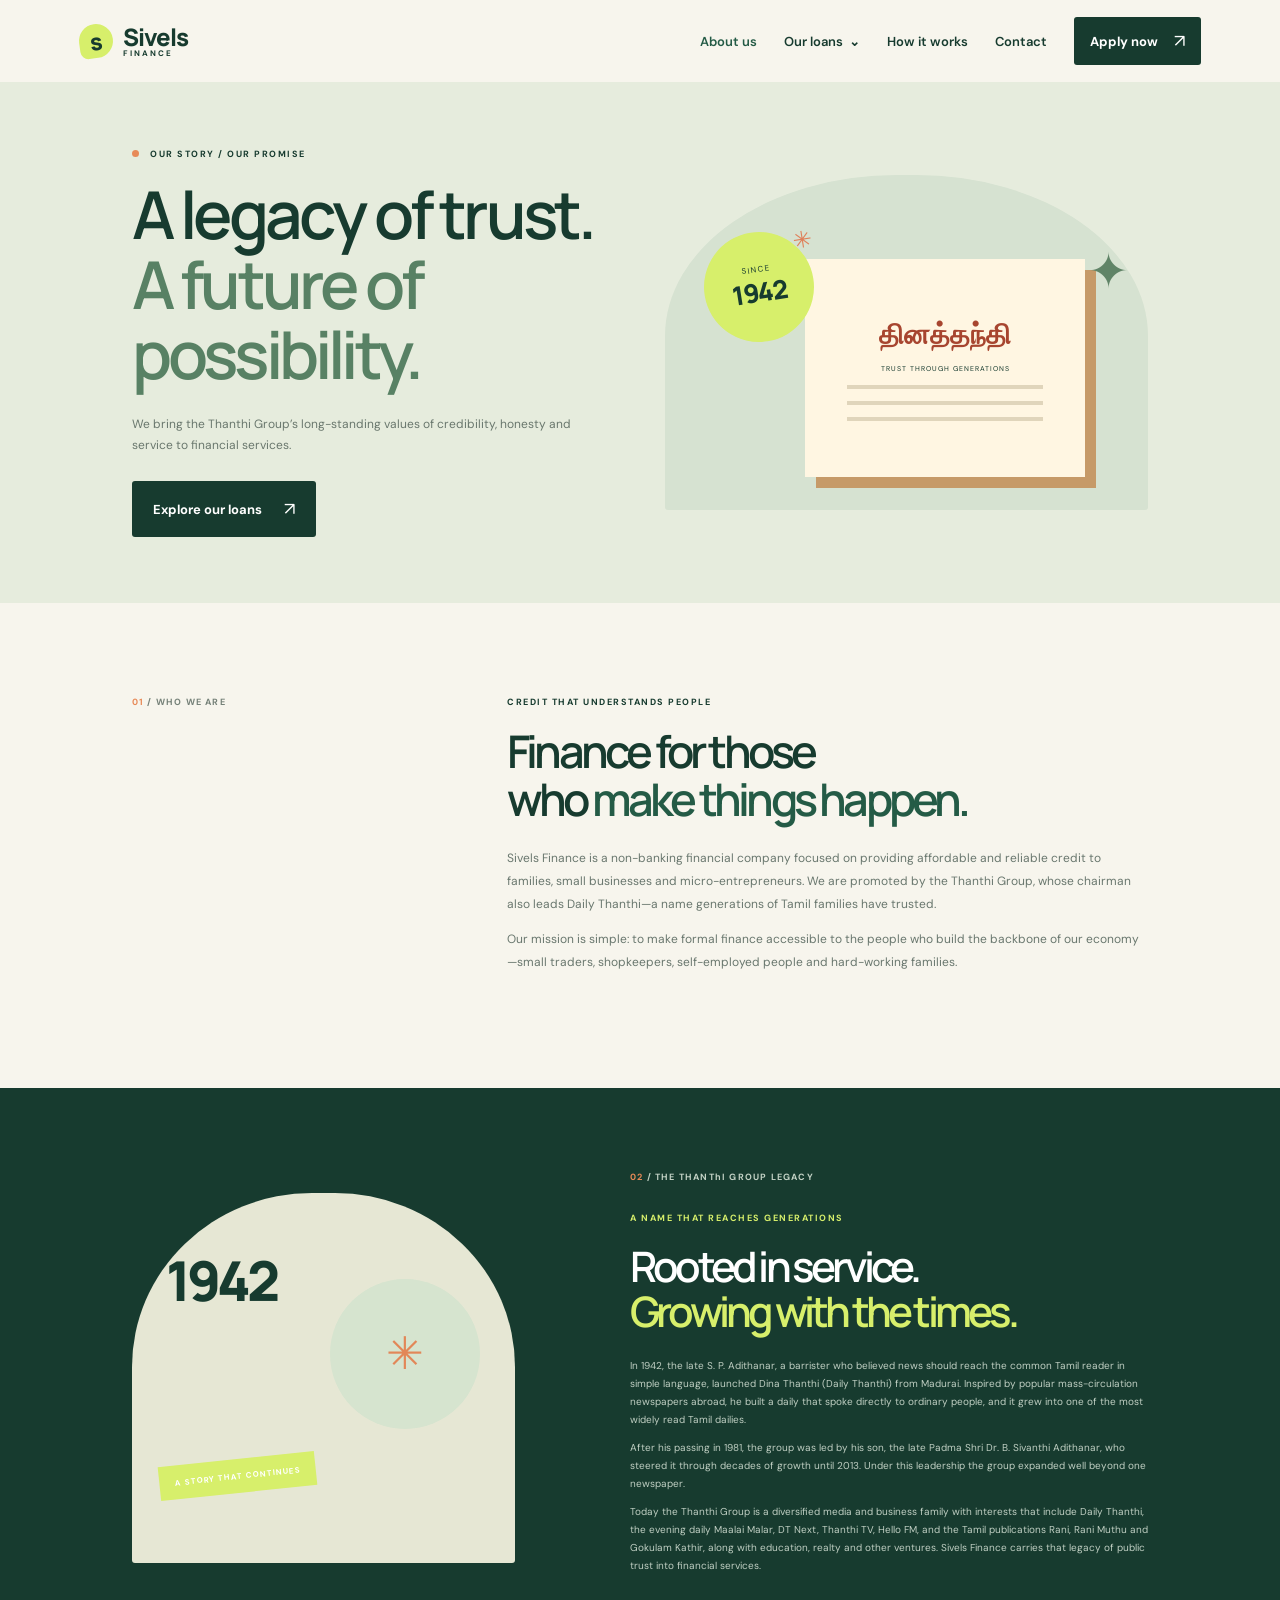
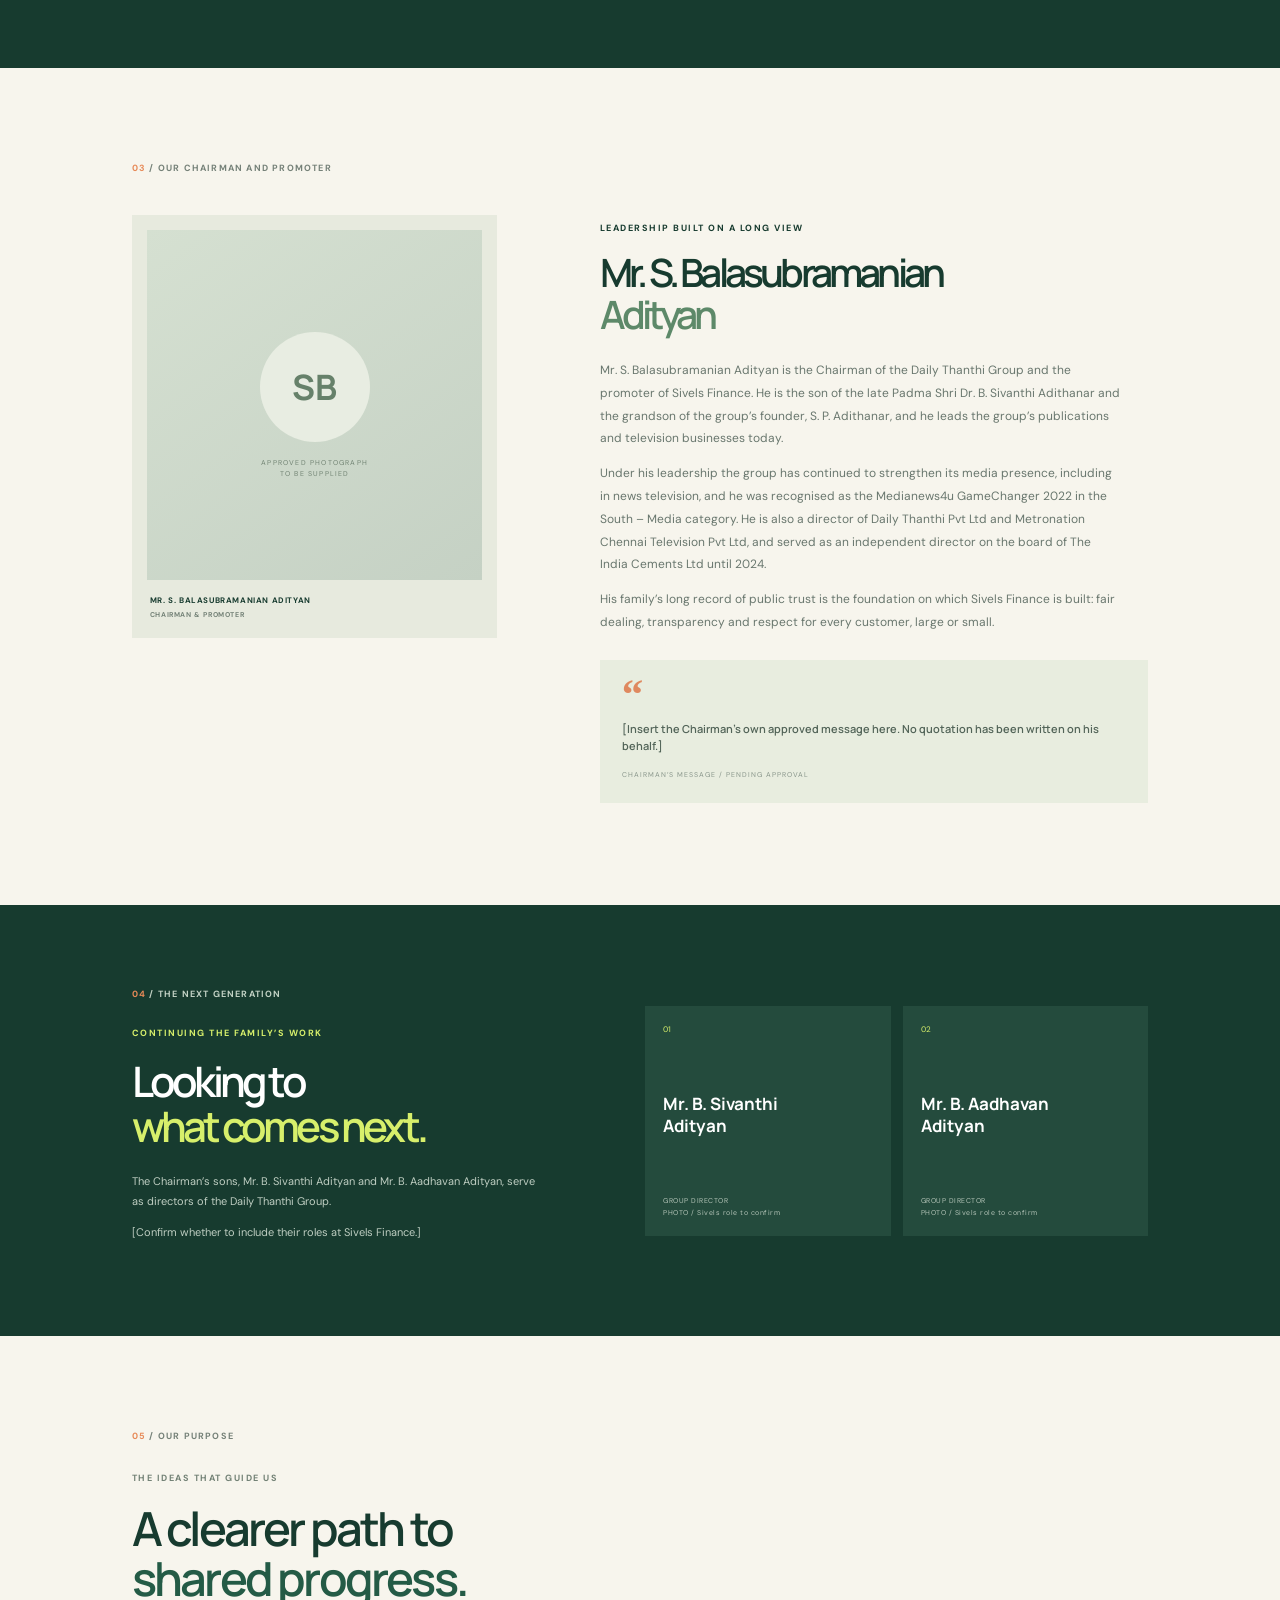
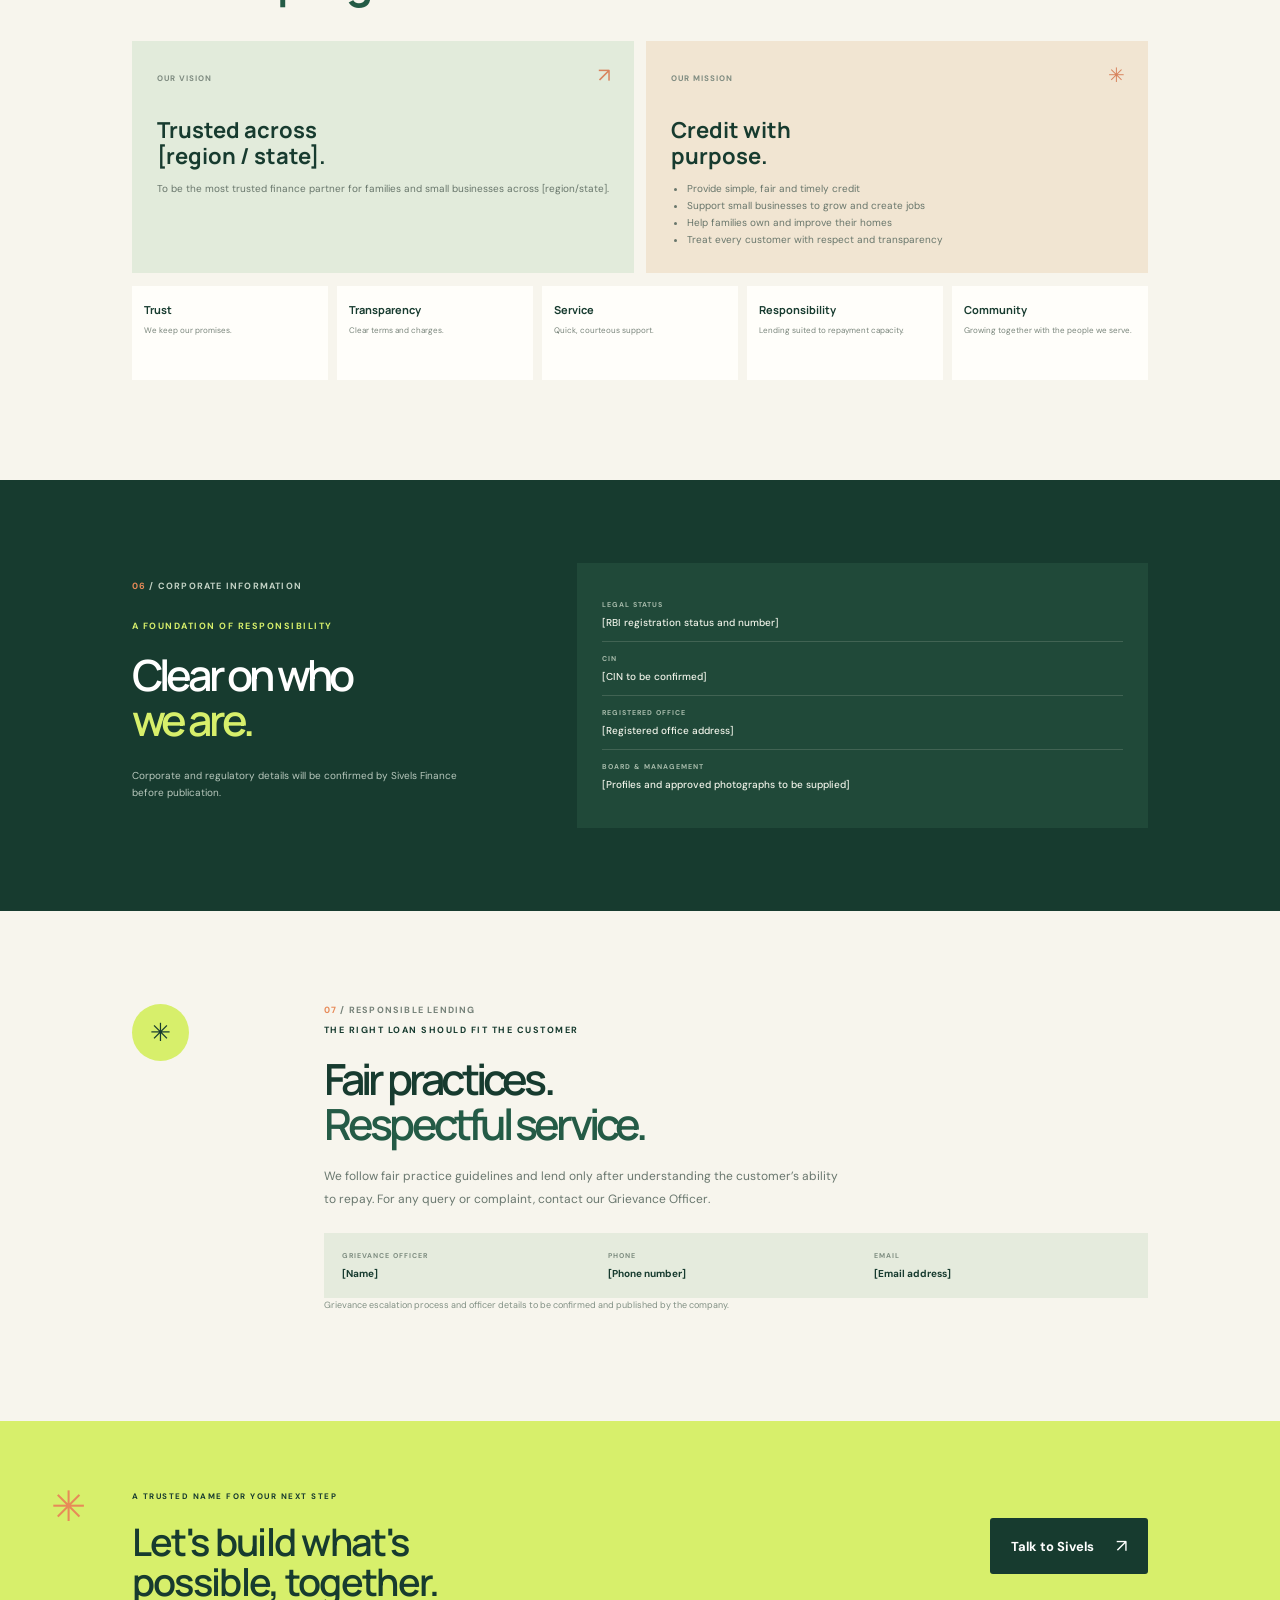
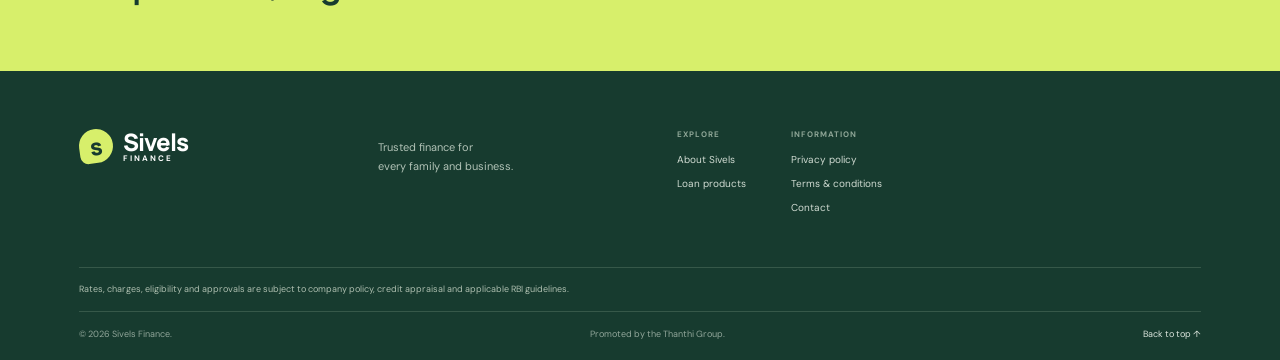
==== about.html @ 0c73f905 "Prepare Sivels Finance static site for GitHub Pages" ====
<!doctype html><html lang="en"><head><meta charset="utf-8"><meta name="viewport" content="width=device-width, initial-scale=1"><meta name="theme-color" content="#173b2f"><meta name="description" content="Learn about Sivels Finance, the Thanthi Group legacy and our promoter."><title>About Sivels Finance — Our story and values</title><link rel="preconnect" href="https://fonts.googleapis.com"><link rel="preconnect" href="https://fonts.gstatic.com" crossorigin><link href="https://fonts.googleapis.com/css2?family=DM+Sans:wght@400;500;600;700&amp;family=Manrope:wght@400;500;600;700;800&amp;display=swap" rel="stylesheet"><link rel="stylesheet" href="styles.css"></head><body>
<header class="site-header"><a class="brand" href="index.html"><span class="brand-mark">s</span><span>Sivels <small>FINANCE</small></span></a><button class="menu-toggle" aria-label="Open navigation" aria-expanded="false"><span></span><span></span></button><nav class="main-nav"><a class="active" href="about.html">About us</a><div class="nav-dropdown"><a href="index.html#products">Our loans <span>⌄</span></a><div class="dropdown-menu"><a href="home-loans.html">Home loans</a><a href="loan-against-property.html">Loan against property</a><a href="business-loans.html">Business loans</a><a href="micro-loans.html">Unsecured micro loans</a></div></div><a href="index.html#process">How it works</a><a href="index.html#contact">Contact</a><a class="button button-small" href="index.html#contact">Apply now <span>↗</span></a></nav></header>
<main><section class="page-hero about-hero"><div class="section-wrap page-hero-inner"><div><p class="eyebrow"><span class="eyebrow-dot"></span> OUR STORY / OUR PROMISE</p><h1>A legacy of trust.<br><em>A future of possibility.</em></h1><p>We bring the Thanthi Group’s long-standing values of credibility, honesty and service to financial services.</p><a class="button" href="index.html#products">Explore our loans <span>↗</span></a></div><div class="about-hero-art"><div class="about-1942">SINCE<br><b>1942</b><span>✳</span></div><div class="about-paper"><span>தினத்தந்தி</span><small>TRUST THROUGH GENERATIONS</small><i></i><i></i><i></i></div><div class="about-leaf">✦</div></div></div></section>
<section class="about-intro section-wrap"><div class="section-label"><span>01</span> / WHO WE ARE</div><div><p class="eyebrow">CREDIT THAT UNDERSTANDS PEOPLE</p><h2>Finance for those<br>who <em>make things happen.</em></h2><p class="body-copy">Sivels Finance is a non-banking financial company focused on providing affordable and reliable credit to families, small businesses and micro-entrepreneurs. We are promoted by the Thanthi Group, whose chairman also leads Daily Thanthi—a name generations of Tamil families have trusted.</p><p class="body-copy">Our mission is simple: to make formal finance accessible to the people who build the backbone of our economy—small traders, shopkeepers, self-employed people and hard-working families.</p></div></section>
<section class="legacy-section"><div class="section-wrap legacy-grid"><div class="legacy-visual"><span class="legacy-date">1942</span><div class="legacy-disc">✳</div><div class="legacy-ribbon">A STORY THAT CONTINUES</div></div><div class="legacy-copy"><div class="section-label light"><span>02</span> / THE THANThI GROUP LEGACY</div><p class="eyebrow">A NAME THAT REACHES GENERATIONS</p><h2>Rooted in service.<br><em>Growing with the times.</em></h2><p>In 1942, the late S. P. Adithanar, a barrister who believed news should reach the common Tamil reader in simple language, launched Dina Thanthi (Daily Thanthi) from Madurai. Inspired by popular mass-circulation newspapers abroad, he built a daily that spoke directly to ordinary people, and it grew into one of the most widely read Tamil dailies.</p><p>After his passing in 1981, the group was led by his son, the late Padma Shri Dr. B. Sivanthi Adithanar, who steered it through decades of growth until 2013. Under this leadership the group expanded well beyond one newspaper.</p><p>Today the Thanthi Group is a diversified media and business family with interests that include Daily Thanthi, the evening daily Maalai Malar, DT Next, Thanthi TV, Hello FM, and the Tamil publications Rani, Rani Muthu and Gokulam Kathir, along with education, realty and other ventures. Sivels Finance carries that legacy of public trust into financial services.</p></div></div></section>
<section class="promoter-section section-wrap"><div class="section-label"><span>03</span> / OUR CHAIRMAN AND PROMOTER</div><div class="promoter-grid"><div class="promoter-photo"><div class="photo-placeholder"><span>SB</span><small>APPROVED PHOTOGRAPH<br>TO BE SUPPLIED</small></div><div class="promoter-caption">MR. S. BALASUBRAMANIAN ADITYAN<br><small>CHAIRMAN &amp; PROMOTER</small></div></div><div class="promoter-copy"><p class="eyebrow">LEADERSHIP BUILT ON A LONG VIEW</p><h2>Mr. S. Balasubramanian<br><em>Adityan</em></h2><p class="body-copy">Mr. S. Balasubramanian Adityan is the Chairman of the Daily Thanthi Group and the promoter of Sivels Finance. He is the son of the late Padma Shri Dr. B. Sivanthi Adithanar and the grandson of the group’s founder, S. P. Adithanar, and he leads the group’s publications and television businesses today.</p><p class="body-copy">Under his leadership the group has continued to strengthen its media presence, including in news television, and he was recognised as the Medianews4u GameChanger 2022 in the South – Media category. He is also a director of Daily Thanthi Pvt Ltd and Metronation Chennai Television Pvt Ltd, and served as an independent director on the board of The India Cements Ltd until 2024.</p><p class="body-copy">His family’s long record of public trust is the foundation on which Sivels Finance is built: fair dealing, transparency and respect for every customer, large or small.</p><div class="quote-placeholder"><span>“</span><p>[Insert the Chairman’s own approved message here. No quotation has been written on his behalf.]</p><small>CHAIRMAN’S MESSAGE / PENDING APPROVAL</small></div></div></div></section>
<section class="nextgen-section"><div class="section-wrap nextgen-grid"><div><div class="section-label light"><span>04</span> / THE NEXT GENERATION</div><p class="eyebrow">CONTINUING THE FAMILY’S WORK</p><h2>Looking to<br><em>what comes next.</em></h2><p>The Chairman’s sons, Mr. B. Sivanthi Adityan and Mr. B. Aadhavan Adityan, serve as directors of the Daily Thanthi Group.</p><p class="placeholder-note">[Confirm whether to include their roles at Sivels Finance.]</p></div><div class="nextgen-cards"><div><span>01</span><strong>Mr. B. Sivanthi<br>Adityan</strong><small>GROUP DIRECTOR<br>PHOTO / Sivels role to confirm</small></div><div><span>02</span><strong>Mr. B. Aadhavan<br>Adityan</strong><small>GROUP DIRECTOR<br>PHOTO / Sivels role to confirm</small></div></div></div></section>
<section class="vision-section section-wrap"><div class="section-label"><span>05</span> / OUR PURPOSE</div><div class="vision-heading"><p class="eyebrow">THE IDEAS THAT GUIDE US</p><h2>A clearer path to<br><em>shared progress.</em></h2></div><div class="vision-cards"><article><span>OUR VISION</span><i>↗</i><h3>Trusted across<br>[region / state].</h3><p>To be the most trusted finance partner for families and small businesses across [region/state].</p></article><article><span>OUR MISSION</span><i>✳</i><h3>Credit with<br>purpose.</h3><ul><li>Provide simple, fair and timely credit</li><li>Support small businesses to grow and create jobs</li><li>Help families own and improve their homes</li><li>Treat every customer with respect and transparency</li></ul></article></div><div class="values-grid"><div><b>Trust</b><span>We keep our promises.</span></div><div><b>Transparency</b><span>Clear terms and charges.</span></div><div><b>Service</b><span>Quick, courteous support.</span></div><div><b>Responsibility</b><span>Lending suited to repayment capacity.</span></div><div><b>Community</b><span>Growing together with the people we serve.</span></div></div></section>
<section class="regulatory-section"><div class="section-wrap regulatory-grid"><div><div class="section-label light"><span>06</span> / CORPORATE INFORMATION</div><p class="eyebrow">A FOUNDATION OF RESPONSIBILITY</p><h2>Clear on who<br><em>we are.</em></h2><p>Corporate and regulatory details will be confirmed by Sivels Finance before publication.</p></div><div class="regulatory-card"><div><span>LEGAL STATUS</span><b>[RBI registration status and number]</b></div><div><span>CIN</span><b>[CIN to be confirmed]</b></div><div><span>REGISTERED OFFICE</span><b>[Registered office address]</b></div><div><span>BOARD &amp; MANAGEMENT</span><b>[Profiles and approved photographs to be supplied]</b></div></div></div></section>
<section class="responsible-section section-wrap"><div class="responsible-mark">✳</div><div><div class="section-label"><span>07</span> / RESPONSIBLE LENDING</div><p class="eyebrow">THE RIGHT LOAN SHOULD FIT THE CUSTOMER</p><h2>Fair practices.<br><em>Respectful service.</em></h2><p class="body-copy">We follow fair practice guidelines and lend only after understanding the customer’s ability to repay. For any query or complaint, contact our Grievance Officer.</p><div class="grievance-card"><div><small>GRIEVANCE OFFICER</small><b>[Name]</b></div><div><small>PHONE</small><b>[Phone number]</b></div><div><small>EMAIL</small><b>[Email address]</b></div></div><p class="placeholder-note">Grievance escalation process and officer details to be confirmed and published by the company.</p></div></section>
<section class="cta-band"><div class="cta-spark">✳</div><div><p class="eyebrow">A TRUSTED NAME FOR YOUR NEXT STEP</p><h2>Let's build what's<br>possible, together.</h2></div><a href="index.html#contact" class="button button-light">Talk to Sivels <span>↗</span></a></section></main>
<footer class="site-footer"><div class="footer-main"><a class="brand brand-footer" href="index.html"><span class="brand-mark">s</span><span>Sivels <small>FINANCE</small></span></a><p>Trusted finance for<br>every family and business.</p><div class="footer-links"><div><small>EXPLORE</small><a href="about.html">About Sivels</a><a href="index.html#products">Loan products</a></div><div><small>INFORMATION</small><a href="privacy.html">Privacy policy</a><a href="terms.html">Terms &amp; conditions</a><a href="index.html#contact">Contact</a></div></div></div><div class="footer-disclaimer">Rates, charges, eligibility and approvals are subject to company policy, credit appraisal and applicable RBI guidelines.</div><div class="footer-bottom"><span>© <span id="year"></span> Sivels Finance.</span><span>Promoted by the Thanthi Group.</span><a href="#">Back to top ↑</a></div></footer><script src="script.js"></script></body></html>
---- styles.css ----
:root{--forest:#173b2f;--forest-2:#245b46;--sage:#dce8d7;--lime:#d7ef6b;--cream:#f7f5ed;--paper:#fffefa;--ink:#173b2f;--muted:#6c7a70;--orange:#e78a58;--line:#d9dfd4;--font:'DM Sans',sans-serif;--display:'Manrope',sans-serif}*{box-sizing:border-box}html{scroll-behavior:smooth}body{margin:0;background:var(--cream);color:var(--ink);font-family:var(--font);font-size:15px;-webkit-font-smoothing:antialiased}a{color:inherit;text-decoration:none}.site-header{height:82px;padding:0 6.2vw;display:flex;align-items:center;justify-content:space-between;background:var(--cream);position:relative;z-index:10}.brand{display:flex;align-items:center;gap:10px;font:800 24px var(--display);letter-spacing:-1.3px}.brand-mark{display:grid;place-items:center;width:34px;height:34px;border-radius:50% 50% 50% 8px;background:var(--lime);font:800 23px var(--display);color:var(--forest);transform:rotate(-8deg)}.main-nav{display:flex;align-items:center;gap:35px;font-size:13px;font-weight:600}.main-nav>a:not(.button){transition:opacity .2s}.main-nav>a:not(.button):hover{opacity:.62}.button{display:inline-flex;gap:22px;align-items:center;justify-content:space-between;background:var(--forest);color:white;padding:16px 21px;border:0;border-radius:3px;font:700 13px var(--font);cursor:pointer;transition:transform .2s,background .2s}.button:hover{transform:translateY(-2px);background:var(--forest-2)}.button span{font-size:18px;font-weight:400}.button-small{padding:12px 16px;gap:16px}.menu-toggle{display:none}.section-wrap{padding-left:10.3vw;padding-right:10.3vw}.hero{min-height:655px;display:grid;grid-template-columns:1.03fr .97fr;align-items:center;position:relative;padding-top:48px;padding-bottom:88px}.hero-copy{padding:12px 0 12px 4.8vw;position:relative;z-index:1}.eyebrow{font-size:9px;letter-spacing:1.5px;font-weight:700;margin:0 0 20px}.eyebrow-dot{display:inline-block;width:7px;height:7px;background:var(--orange);border-radius:50%;margin-right:8px}h1,h2,h3,p{margin-top:0}h1,h2{font:600 clamp(39px,5vw,68px)/1.06 var(--display);letter-spacing:-3.8px;margin-bottom:24px}h1 em,h2 em{font-style:normal;color:var(--forest-2)}.hero-intro{max-width:400px;font-size:15px;line-height:1.85;color:#63736a;margin-bottom:31px}.hero-actions{display:flex;align-items:center;gap:26px}.text-link{font-weight:700;font-size:12px;display:inline-flex;gap:12px;align-items:center;border-bottom:1px solid #aeb9ae;padding:8px 0}.text-link span{font-size:17px;font-weight:400}.hero-note{display:flex;align-items:center;gap:12px;margin-top:58px;color:#66746c;font-size:10px;line-height:1.55}.hero-note strong{color:var(--forest);font-size:11px}.note-icon{display:grid;place-items:center;width:34px;height:34px;border-radius:50%;background:var(--sage);font-size:17px}.hero-art{height:480px;max-width:570px;width:100%;justify-self:end;position:relative;overflow:hidden;background:#e5e8d6;border-radius:48% 48% 4px 4px}.art-sun{position:absolute;width:135px;height:135px;border-radius:50%;background:#efbd78;right:13%;top:11%}.art-backdrop{position:absolute;inset:28% 0 0;background:#c5d4b2;border-radius:55% 40% 0 0}.shop-sign{position:absolute;z-index:2;top:19%;left:17%;width:185px;height:79px;background:#fff9e9;box-shadow:0 5px 0 #d8b885;text-align:center;padding:14px 8px 5px;font:800 18px/1.1 var(--display);letter-spacing:1px;color:var(--forest)}.shop-sign small{font:700 7px var(--font);letter-spacing:2px}.shelf{position:absolute;left:12%;width:47%;height:7px;background:#8f6d4a;z-index:2}.shelf-one{top:43%}.shelf-two{top:57%}.shelf i,.shelf b{position:relative;display:inline-block;width:19px;height:28px;background:#e79b57;margin:0 11px;top:-23px;border-radius:5px 5px 1px 1px}.shelf i:nth-child(2){height:22px;background:#e7cf76;top:-17px}.shelf i:nth-child(3){background:#759b78}.shelf b{height:18px;background:#f2e5c6;top:-13px}.shelf-two i,.shelf-two b{height:24px;top:-19px;background:#668b73}.shelf-two i:nth-child(2){background:#dc9b61}.shelf-two b{height:28px;background:#dfd291;top:-23px}.counter{position:absolute;left:8%;right:4%;height:75px;bottom:17%;z-index:4;background:#b67e55;border-radius:3px 3px 0 0;box-shadow:inset 0 -17px #986846}.person{position:absolute;z-index:3;bottom:17%;right:19%;width:132px;height:228px}.head{position:absolute;right:28px;top:0;width:62px;height:75px;border-radius:42% 45% 43% 44%;background:#a96442;z-index:2}.hair{position:absolute;right:20px;top:-8px;width:75px;height:45px;border-radius:50% 50% 30% 15%;background:#342e24;z-index:3}.body{position:absolute;bottom:0;right:0;width:115px;height:164px;border-radius:48% 40% 0 0;background:#e77f58}.arm{position:absolute;top:86px;right:70px;width:85px;height:17px;border-radius:20px;background:#a96442;transform:rotate(-20deg);z-index:4}.hand{position:absolute;top:65px;right:132px;width:20px;height:18px;border-radius:50%;background:#a96442;z-index:4}.plant{position:absolute;bottom:15%;left:3%;z-index:5;width:55px;height:70px}.plant:after{content:'';position:absolute;bottom:0;left:12px;width:34px;height:28px;background:#d58958;clip-path:polygon(8% 0,92% 0,80% 100%,20% 100%)}.plant span{position:absolute;bottom:25px;left:26px;width:11px;height:45px;border-radius:100% 0;background:#568066;transform:rotate(-25deg);transform-origin:bottom}.plant span:nth-child(2){transform:rotate(35deg);height:38px}.plant span:nth-child(3){transform:rotate(-65deg);height:35px}.art-sticker{position:absolute;z-index:5;right:7%;top:50%;background:var(--lime);border-radius:50%;width:96px;height:96px;display:grid;align-content:center;justify-content:center;text-align:center;font-size:10px;font-weight:700;line-height:1.35;transform:rotate(9deg)}.art-sticker span{font-size:16px}.hero-caption{position:absolute;z-index:6;bottom:17px;left:7%;right:7%;display:flex;justify-content:space-between;font-size:8px;font-weight:700;letter-spacing:1px}.hero-caption span:first-child{color:#728271}.hero-scroll{position:absolute;bottom:35px;left:6.2vw;display:flex;align-items:center;gap:10px;font-size:8px;font-weight:700;letter-spacing:1.5px;writing-mode:vertical-rl}.hero-scroll span{height:33px;width:1px;background:#8b998e}.trust-strip{background:var(--lime);padding:18px 10.3vw;display:flex;align-items:center;justify-content:space-between;font-size:10px;font-weight:700;letter-spacing:.4px}.strip-icon{font-size:16px;margin-right:8px}.strip-spark{font-size:22px}.intro{min-height:560px;padding-top:118px;padding-bottom:116px;display:grid;grid-template-columns:1fr 2fr;position:relative}.section-label{font-size:9px;letter-spacing:1.2px;font-weight:700;color:#758178}.section-label span{color:var(--orange)}.intro-content{max-width:660px}.intro-content .eyebrow{margin-bottom:22px}.intro h2,.approach h2,.contact h2{font-size:clamp(37px,4.3vw,58px);margin-bottom:22px}.intro-text{max-width:500px;color:#6b776e;font-size:13px;line-height:1.8;margin-bottom:14px}.intro-content .text-link{margin-top:11px}.intro-stamp{position:absolute;right:13%;bottom:85px;width:127px;height:127px;border:1px solid #bec9bc;border-radius:50%;display:flex;flex-direction:column;justify-content:center;align-items:center;text-align:center;font:700 11px/1.45 var(--display);letter-spacing:1px;transform:rotate(-12deg)}.intro-stamp span{position:absolute;right:-7px;top:5px;background:var(--cream);padding:3px;color:var(--orange);font-size:22px}.loans-section{background:var(--forest);color:#fff;padding:96px 0 77px}.light{color:#c3d2c5}.loans-heading{display:flex;justify-content:space-between;align-items:end;margin-bottom:53px}.loans-heading .eyebrow{color:var(--lime);margin-top:31px;margin-bottom:14px}.loans-heading h2{font-size:clamp(40px,5vw,64px);margin:0}.loans-heading h2 em{color:var(--lime)}.loans-lead{width:265px;color:#b8c8bc;font-size:12px;line-height:1.85;margin:0 2vw 4px 30px}.loan-cards{display:grid;grid-template-columns:repeat(3,1fr);gap:13px}.loan-card{min-height:393px;background:#f8f5eb;color:var(--forest);padding:21px 24px 23px;position:relative;display:flex;flex-direction:column}.loan-card-2{background:#e0ead8}.loan-card-3{background:#e7ead9}.card-top{display:flex;justify-content:space-between;font-size:9px;font-weight:700;color:#809083}.card-symbol{font-size:20px;color:var(--forest)}.loan-illustration{height:126px;position:relative;margin:6px 0 16px}.business-ill{background:#e8dcc7;overflow:hidden}.business-ill:before{content:'';position:absolute;inset:47px 25px 0;background:#f6f0df}.awning{position:absolute;top:39px;left:22px;right:22px;height:23px;background:repeating-linear-gradient(90deg,#df875a 0 20px,#f1c89d 20px 40px);z-index:1;border-radius:5px 5px 0 0}.window{position:absolute;z-index:2;width:42px;height:46px;background:#a8c8b0;border:5px solid #f7efdd;left:49px;top:67px}.door{position:absolute;z-index:2;width:31px;height:61px;background:#d09763;left:115px;top:65px;border:4px solid #f7efdd}.plant-mini{position:absolute;right:30px;bottom:0;width:25px;height:40px;background:#66846b;clip-path:polygon(50% 0,63% 48%,100% 15%,77% 61%,89% 100%,10% 100%,20% 61%,0 23%,39% 48%)}.home-ill{background:#dce8d7;overflow:hidden}.house{position:absolute;width:134px;height:73px;left:54px;bottom:0;background:#f8f3e7}.roof{position:absolute;left:43px;top:26px;width:155px;height:70px;background:#d78358;clip-path:polygon(50% 0,100% 70%,93% 80%,50% 25%,7% 80%,0 70%)}.home-ill .window{left:82px;top:75px;width:28px;height:31px;border-color:#f8f3e7}.sun-small{position:absolute;right:41px;top:10px;width:30px;height:30px;border-radius:50%;background:#efbc70}.mortgage-ill{background:#eadfca;overflow:hidden}.document{position:absolute;width:100px;height:112px;left:95px;top:7px;background:#fffdf5;transform:rotate(8deg);box-shadow:3px 5px 0 #d4c5a8;padding:32px 14px}.document span{display:block;height:3px;background:#bccabc;margin:8px 0}.coin{position:absolute;z-index:2;border-radius:50%;display:grid;place-items:center;background:#e8b753;border:4px solid #f6d78d;color:#855c2c;font:700 17px var(--display)}.coin-a{width:55px;height:55px;left:44px;top:43px}.coin-b{width:42px;height:42px;left:77px;top:77px;font-size:13px}.key{position:absolute;right:42px;bottom:10px;color:#a36e3e;font-size:33px;transform:rotate(42deg)}.loan-card .eyebrow{font-size:8px;color:#8a988c;margin-bottom:8px}.loan-card h3{font:700 27px/1.05 var(--display);letter-spacing:-1px;margin:0 0 12px}.loan-card>p:not(.eyebrow){color:#6c786f;font-size:11px;line-height:1.6;max-width:250px;margin:0 0 17px}.card-link{margin-top:auto;font-size:10px;font-weight:700;display:flex;justify-content:space-between;border-top:1px solid #cad2c6;padding-top:13px}.card-link span{font-size:17px}.loan-disclaimer{font-size:9px;color:#a5b7a8;margin:18px 0 0}.approach{padding-top:122px;padding-bottom:123px;display:grid;grid-template-columns:1fr 1fr;gap:9vw;align-items:center}.approach-art{height:430px;position:relative;background:#e7e5ce;border-radius:48% 48% 2px 2px;overflow:hidden}.approach-circle{position:absolute;width:175px;height:175px;background:#d5e5c8;border-radius:50%;left:20%;top:11%;display:grid;place-items:center;font-size:45px;color:#e58c5a}.approach-building{position:absolute;z-index:1;bottom:0;left:12%;width:76%;height:240px;background:#df9365;padding:32px 24px 0;display:flex;justify-content:space-around;align-items:flex-start}.approach-building:before{content:'';position:absolute;left:-12px;right:-12px;top:-16px;height:23px;background:#f6d6a1;clip-path:polygon(4% 0,96% 0,100% 100%,0 100%)}.b-window{width:46px;height:66px;background:#b2cbb0;border:7px solid #f8e6c5}.b-door{width:47px;height:95px;background:#8a684d;align-self:flex-end}.approach-person{position:absolute;z-index:2;bottom:0;right:9%;width:98px;height:202px}.approach-person i{position:absolute;right:16px;top:0;width:57px;height:66px;border-radius:50%;background:#995d3e}.approach-person i:before{content:'';position:absolute;top:-5px;left:-5px;width:64px;height:36px;background:#312b25;border-radius:60% 50% 25% 25%}.approach-person b{position:absolute;bottom:0;right:0;width:98px;height:144px;background:#54765c;border-radius:48% 48% 0 0}.approach-label{position:absolute;z-index:3;left:5%;top:37%;background:var(--lime);padding:12px 17px;font:700 9px/1.5 var(--display);letter-spacing:.6px;transform:rotate(-7deg)}.approach-copy .eyebrow{margin:32px 0 18px}.approach-copy h2{margin-bottom:21px}.approach-copy>p:not(.eyebrow){color:#6c786f;font-size:12px;line-height:1.85;max-width:440px}.approach-points{margin:25px 0 20px}.approach-points>div{display:flex;gap:15px;border-top:1px solid var(--line);padding:12px 0}.approach-points>div>span{font-size:9px;color:var(--orange);font-weight:700;padding-top:2px}.approach-points p{color:#748077;font-size:10px;line-height:1.6;margin:0}.approach-points strong{color:var(--forest);font-size:11px}.cta-band{min-height:250px;background:var(--lime);padding:48px 10.3vw;display:flex;align-items:center;justify-content:space-between;position:relative}.cta-band .eyebrow{font-size:8px}.cta-band h2{font-size:38px;letter-spacing:-1.7px;margin:0}.button-light{background:var(--forest);min-width:145px}.cta-spark{position:absolute;font-size:42px;color:var(--orange);left:4%;top:23%}.contact{padding-top:115px;padding-bottom:120px}.contact-grid{display:grid;grid-template-columns:1fr 1fr;gap:10vw;margin-top:48px}.contact h2{font-size:55px}.contact-intro{font-size:12px;color:#6c786f;line-height:1.8;max-width:350px;margin-bottom:36px}.contact-detail{display:flex;gap:13px;align-items:flex-start;margin:18px 0}.detail-icon{width:33px;height:33px;display:grid;place-items:center;background:var(--sage);border-radius:50%;font-size:17px}.contact-detail small,.footer-links small{font-size:8px;letter-spacing:1px;color:#88958a;font-weight:700}.contact-detail a,.contact-detail p{display:block;font-size:11px;font-weight:600;margin:6px 0 0}.contact-detail p{font-weight:400;color:#6c786f;line-height:1.5}.contact-form{background:#fffefa;padding:31px 34px;box-shadow:0 12px 45px #223b3010}.form-heading{display:flex;justify-content:space-between;font:700 21px var(--display);letter-spacing:-.5px;margin-bottom:24px}.form-heading span{color:var(--orange)}.contact-form label{display:block;font-size:9px;font-weight:700;margin-bottom:15px}.contact-form input,.contact-form select,.contact-form textarea{width:100%;display:block;margin-top:8px;padding:11px 12px;border:1px solid #e0e5dc;background:#fffefa;color:var(--forest);font:11px var(--font);outline:none;border-radius:2px}.contact-form input:focus,.contact-form select:focus,.contact-form textarea:focus{border-color:var(--forest-2)}.contact-form textarea{resize:vertical}.contact-form .button{width:100%;margin-top:3px}.form-note{font-size:9px;color:#8a948b;margin:12px 0 0;text-align:center}.site-footer{background:var(--forest);color:#fff;padding:58px 6.2vw 20px}.footer-main{display:grid;grid-template-columns:1.2fr 1.2fr 1.5fr .7fr;gap:30px;align-items:start;padding-bottom:53px}.brand-footer{color:#fff}.brand-footer .brand-mark{background:var(--lime)}.footer-main>p{color:#b1c2b6;font-size:11px;line-height:1.7;margin:9px 0}.footer-links{display:flex;gap:45px}.footer-links div{display:flex;flex-direction:column;gap:11px}.footer-links small{color:#8fa697;margin-bottom:3px}.footer-links a{font-size:10px;color:#d0dbd2}.footer-links a:hover{color:var(--lime)}.footer-aside{font:700 17px/1.2 var(--display);text-align:right;letter-spacing:-.5px;color:#c2d0c6}.footer-aside span{display:block;color:var(--lime);font-size:22px;margin-top:8px}.footer-bottom{border-top:1px solid #365849;padding-top:16px;display:flex;justify-content:space-between;color:#91a69a;font-size:9px}.footer-bottom a{color:#dce5dd}.legal-page{background:var(--cream);min-height:100vh}.legal-hero{padding:90px 10.3vw 52px;background:var(--forest);color:white}.legal-hero .eyebrow{color:var(--lime)}.legal-hero h1{font-size:54px;margin-bottom:12px}.legal-hero p{color:#c1cec3;font-size:12px}.legal-content{max-width:920px;margin:0 auto;padding:64px 30px 100px}.legal-content .legal-note{padding:16px 20px;background:#e6eddc;border-left:3px solid var(--orange);font-size:11px;line-height:1.7;margin-bottom:36px}.legal-content h2{font:700 19px var(--display);letter-spacing:-.5px;margin:34px 0 12px}.legal-content p,.legal-content li{font-size:12px;line-height:1.85;color:#53645a}.legal-content ul{padding-left:20px}.legal-content li{margin:7px 0}.legal-nav{padding:0 6.2vw}.legal-nav .brand{color:var(--forest)}.legal-footer{padding-top:18px;padding-bottom:18px}@media(max-width:900px){.section-wrap{padding-left:7vw;padding-right:7vw}.hero{grid-template-columns:1fr 1fr;gap:15px;padding-top:30px}.hero-copy{padding-left:0}.hero-art{height:420px}.hero-scroll{left:2vw}.trust-strip{padding-left:7vw;padding-right:7vw}.intro{grid-template-columns:.55fr 1.45fr}.intro-stamp{right:7%;bottom:40px;width:100px;height:100px}.approach{gap:6vw}.approach-art{height:380px}.contact-grid{gap:5vw}.footer-main{grid-template-columns:1fr 1.3fr 2fr}.footer-aside{display:none}}@media(max-width:680px){.site-header{height:70px;padding:0 6vw}.menu-toggle{display:flex;flex-direction:column;gap:5px;border:0;background:none;padding:8px;z-index:12}.menu-toggle span{width:22px;height:1px;background:var(--forest)}.main-nav{display:none;position:absolute;top:70px;left:0;right:0;background:var(--cream);padding:24px 7vw 30px;box-shadow:0 10px 20px #173b2f12;align-items:stretch;flex-direction:column;gap:22px}.main-nav.open{display:flex}.main-nav .button{align-self:flex-start}.hero{display:flex;flex-direction:column;align-items:stretch;padding-top:55px;padding-bottom:76px;gap:40px}.hero-copy{padding:0}.hero h1{font-size:48px;letter-spacing:-2.8px}.hero-intro{font-size:13px}.hero-actions{gap:18px}.hero-actions .button{padding:14px 15px;gap:14px}.hero-note{margin-top:32px}.hero-art{height:340px;width:100%;max-width:unset}.shop-sign{width:140px;height:64px;font-size:14px;padding-top:12px}.shelf i,.shelf b{margin:0 6px}.person{transform:scale(.78);transform-origin:bottom right;right:12%}.hero-scroll{writing-mode:horizontal-tb;bottom:23px;left:7vw}.hero-scroll span{height:1px;width:25px}.trust-strip{padding:16px 7vw;display:grid;grid-template-columns:1fr 1fr;gap:14px;font-size:9px}.strip-spark{display:none}.intro{display:block;padding-top:76px;padding-bottom:93px}.intro-content{margin-top:40px}.intro h2,.approach h2,.contact h2{font-size:41px;letter-spacing:-2.3px}.intro-stamp{width:83px;height:83px;font-size:8px;right:8%;bottom:12px}.intro-stamp span{font-size:17px}.loans-section{padding:72px 0 54px}.loans-heading{display:block;margin-bottom:34px}.loans-heading .eyebrow{margin-top:29px}.loans-heading h2{font-size:48px;letter-spacing:-2.5px}.loans-lead{margin:22px 0 0;width:auto;max-width:390px}.loan-cards{grid-template-columns:1fr;gap:12px}.loan-card{min-height:365px;padding:20px 22px}.loan-illustration{height:115px}.loan-card h3{font-size:26px}.approach{display:flex;flex-direction:column;padding-top:76px;padding-bottom:76px;gap:42px;align-items:stretch}.approach-art{height:330px}.approach-copy .eyebrow{margin-top:30px}.approach-points{margin-top:20px}.cta-band{padding:46px 7vw;min-height:250px;display:grid;grid-template-columns:1fr auto;gap:24px}.cta-band h2{font-size:32px;letter-spacing:-1.5px}.cta-band .button{grid-column:1/-1;width:100%}.cta-spark{left:auto;right:5%;top:12%;font-size:26px}.contact{padding-top:76px;padding-bottom:80px}.contact-grid{display:flex;flex-direction:column;margin-top:40px;gap:36px}.contact h2{font-size:44px}.contact-form{padding:25px 21px}.site-footer{padding:40px 7vw 18px}.footer-main{grid-template-columns:1fr 1fr;gap:25px;padding-bottom:35px}.footer-main>p{grid-column:2;grid-row:1}.footer-links{grid-column:1/-1;gap:34px}.footer-bottom{flex-wrap:wrap;gap:10px}.footer-bottom span:nth-child(2){display:none}.legal-hero{padding:68px 7vw 40px}.legal-hero h1{font-size:42px;letter-spacing:-2px}.legal-content{padding:42px 7vw 75px}.legal-content h2{font-size:18px}}@media(prefers-reduced-motion:reduce){html{scroll-behavior:auto}*,*:before,*:after{transition:none!important}}

/* Sivels Finance template components */
.brand small{display:block;font:700 8px var(--font);letter-spacing:2px;margin-top:-1px}.brand{line-height:1}.main-nav{gap:27px}.nav-dropdown{position:relative}.nav-dropdown>a{display:flex;align-items:center;gap:6px}.dropdown-menu{display:none;position:absolute;top:100%;left:-18px;padding:12px;background:var(--paper);min-width:205px;box-shadow:0 12px 30px #173b2f18;border:1px solid var(--line)}.dropdown-menu a{display:block;padding:10px 12px;font-size:11px;border-radius:2px}.dropdown-menu a:hover{background:var(--sage)}.nav-dropdown:hover .dropdown-menu,.nav-dropdown:focus-within .dropdown-menu{display:block}.main-nav .active{color:var(--forest-2)}.home-hero{min-height:645px}.hero-copy{padding-left:1vw}.hero h1{font-size:clamp(48px,5.1vw,69px)}.hero-proof{display:flex;align-items:center;gap:12px;margin-top:43px;font-size:10px;line-height:1.6;color:#78847a}.hero-proof strong{color:var(--forest);font-size:11px}.proof-seal{display:grid;place-items:center;width:38px;height:38px;border-radius:50%;background:var(--lime);color:var(--forest);font-size:19px}.hero-visual{height:500px;position:relative;overflow:hidden;background:#e7e5d1;border-radius:47% 47% 3px 3px}.hero-orbit{position:absolute;border:1px solid #8ba18c55;border-radius:50%;width:450px;height:450px;left:8%;top:8%}.orbit-two{width:350px;height:350px;left:19%;top:18%;border-style:dashed}.visual-sun{position:absolute;right:15%;top:12%;width:100px;height:100px;background:#efb76f;border-radius:50%}.visual-house{position:absolute;z-index:1;left:14%;bottom:22%;width:230px;height:230px}.v-roof{position:absolute;top:0;left:0;width:230px;height:125px;background:#d68d61;clip-path:polygon(50% 0,100% 70%,92% 78%,50% 22%,8% 78%,0 70%)}.v-house{position:absolute;left:24px;right:24px;bottom:0;height:160px;background:#f7f0df}.v-house i{position:absolute;left:28px;top:32px;width:52px;height:59px;background:#a8c6ae;border:7px solid #f7f0df}.v-house i:nth-child(2){left:auto;right:27px}.v-house b{position:absolute;bottom:0;left:90px;width:49px;height:87px;background:#987050}.visual-shop{position:absolute;z-index:2;right:6%;bottom:20%;width:205px;height:190px;background:#efc47e;border-top:16px solid #b87450}.v-awning{position:absolute;left:0;right:0;top:-16px;height:45px;background:repeating-linear-gradient(90deg,#dc8258 0 25px,#f4d39e 25px 50px);clip-path:polygon(0 0,100% 0,100% 70%,95% 100%,85% 70%,75% 100%,65% 70%,55% 100%,45% 70%,35% 100%,25% 70%,15% 100%,5% 70%,0 100%)}.v-shop-window{position:absolute;left:20px;top:48px;width:83px;height:82px;background:#a4c6ae;border:7px solid #fff2d8}.v-shop-door{position:absolute;right:20px;bottom:0;width:54px;height:109px;background:#986c4b;border:6px solid #f7e6c3;border-bottom:0}.visual-person{position:absolute;z-index:3;bottom:15%;left:47%;width:130px;height:225px}.visual-person i{position:absolute;left:32px;top:0;width:62px;height:72px;border-radius:46%;background:#a76643}.visual-person i:before{content:'';position:absolute;left:-6px;top:-9px;width:73px;height:44px;background:#352c24;border-radius:50% 50% 25% 20%}.visual-person b{position:absolute;bottom:0;left:0;width:126px;height:163px;background:#567e63;border-radius:48% 48% 0 0}.visual-leaf{position:absolute;color:#608668;font-size:43px}.leaf-one{left:7%;bottom:20%}.leaf-two{right:9%;top:36%;color:#d87554}.trust-note{position:absolute;z-index:5;top:45%;left:5%;background:var(--lime);width:96px;height:96px;border-radius:50%;display:flex;flex-direction:column;align-items:center;justify-content:center;transform:rotate(-9deg)}.trust-note span{font:800 22px var(--display)}.trust-note small{font-size:6px;letter-spacing:1px;font-weight:700}.visual-caption{position:absolute;z-index:5;bottom:17px;left:8%;right:7%;font-size:8px;font-weight:700;letter-spacing:1px;display:flex;justify-content:space-between}.visual-caption span{font-size:16px;color:var(--orange)}.welcome{display:grid;grid-template-columns:.75fr 1.15fr 1fr;gap:35px;align-items:center;padding-top:115px;padding-bottom:120px}.welcome-copy h2,.why-copy h2,.audience-section h2,.numbers-intro h2,.vision-heading h2{font-size:clamp(39px,4.2vw,57px);letter-spacing:-2.8px}.body-copy{max-width:520px;color:#69776e;font-size:12px;line-height:1.9}.welcome-copy .text-link{margin-top:12px}.welcome-art{height:320px;position:relative;background:#dfebd8;overflow:hidden;border-radius:48% 48% 3px 3px}.welcome-sun{position:absolute;top:12%;right:19%;width:82px;height:82px;border-radius:50%;background:#efb76f}.welcome-shop{position:absolute;bottom:0;left:15%;width:70%;height:190px;background:#d79061}.welcome-shop:before{content:'';position:absolute;left:-10px;right:-10px;top:-25px;height:41px;background:repeating-linear-gradient(90deg,#fff4d9 0 27px,#d88259 27px 54px)}.welcome-shop span{position:absolute;z-index:2;top:23px;left:0;right:0;text-align:center;font:800 17px var(--display);letter-spacing:1px;color:var(--forest)}.welcome-shop small{font:700 6px var(--font);letter-spacing:1.4px}.welcome-shop i{position:absolute;bottom:0;left:18%;width:45px;height:98px;background:#a1bfaa;border:7px solid #f4e5c7}.welcome-shop b{position:absolute;bottom:0;right:18%;width:45px;height:85px;background:#947052}.welcome-plant{position:absolute;z-index:3;bottom:1%;right:7%;font-size:43px;color:#66866b}.welcome-caption{position:absolute;bottom:11px;left:7%;font-size:7px;letter-spacing:1px;font-weight:700}.products-section{background:var(--forest);color:white;padding:92px 0 78px}.product-grid{display:grid;grid-template-columns:repeat(4,1fr);gap:12px}.product-card{background:#f8f5eb;color:var(--forest);padding:17px 17px 19px;min-height:355px;display:flex;flex-direction:column;transition:transform .25s,box-shadow .25s}.product-card:hover{transform:translateY(-7px);box-shadow:0 16px 32px #091e1838}.product-lap{background:#e1ead9}.product-business{background:#f2e1cf}.product-micro{background:#e5e9d6}.product-art{height:139px;position:relative;overflow:hidden;margin-bottom:16px}.art-home{background:#d7e6d5}.mini-sun{position:absolute;right:17%;top:16px;width:38px;height:38px;border-radius:50%;background:#efb76f}.mini-roof{position:absolute;left:17%;top:30px;width:65%;height:80px;background:#d78358;clip-path:polygon(50% 0,100% 71%,93% 81%,50% 26%,7% 81%,0 71%)}.mini-house{position:absolute;left:24%;bottom:0;width:52%;height:80px;background:#f8f0dc}.mini-house i{position:absolute;left:15px;top:19px;width:26px;height:30px;background:#abc8ae}.mini-house b{position:absolute;right:14px;bottom:0;width:28px;height:48px;background:#947052}.art-lap{background:#efddc5}.lap-paper{position:absolute;left:33%;top:17px;width:86px;height:110px;background:#fffdf3;transform:rotate(8deg);padding:40px 13px 0;box-shadow:3px 6px 0 #d7c2a5}.lap-paper i{display:block;height:3px;background:#afc0ae;margin-bottom:8px}.lap-key{position:absolute;right:13%;bottom:8px;font-size:50px;color:#a4754e;transform:rotate(38deg)}.lap-coin{position:absolute;left:15%;bottom:24px;width:50px;height:50px;border-radius:50%;background:#e6b750;border:4px solid #f9d992;display:grid;place-items:center;font-weight:700}.art-business{background:#d9e6d4}.store-roof{position:absolute;left:16%;right:15%;top:32px;height:39px;background:repeating-linear-gradient(90deg,#dc8258 0 22px,#f4d39e 22px 44px)}.store-front{position:absolute;left:19%;right:18%;bottom:0;height:82px;background:#f7f0df}.store-front i{position:absolute;left:12px;top:15px;width:35px;height:48px;background:#9ebba4}.store-front b{position:absolute;right:15px;bottom:0;width:30px;height:60px;background:#96714f}.store-plant{position:absolute;right:8%;bottom:0;color:#63876a;font-size:27px}.art-micro{background:#eee4ce}.micro-circle{position:absolute;top:28px;left:24%;width:76px;height:76px;border-radius:50%;display:grid;place-items:center;background:#e5b957;border:7px solid #f4d992;color:#77582f;font:700 30px var(--display)}.micro-circle.second{top:61px;left:53%;width:57px;height:57px;background:#bed3b4;border-color:#dce8d7;font-size:22px;color:#54745c}.micro-hand{position:absolute;bottom:-26px;left:16%;font-size:105px;color:#c17f58;transform:rotate(180deg)}.product-meta{display:flex;align-items:center;justify-content:space-between;font-size:7px;letter-spacing:.9px;font-weight:700;color:#79877c}.round-arrow{display:grid;place-items:center;width:28px;height:28px;border:1px solid #bdc9bc;border-radius:50%;font-size:15px;color:var(--forest)}.product-card h3{font:700 19px/1.1 var(--display);letter-spacing:-.7px;margin:12px 0 7px}.product-card>p{font-size:10px;line-height:1.6;color:#68766c;margin:0 0 16px}.learn-link{margin-top:auto;border-top:1px solid #ccd5c9;padding-top:12px;display:flex;justify-content:space-between;font-size:9px;font-weight:700}.learn-link b{font-size:16px;font-weight:400}.why-section{padding-top:119px;padding-bottom:125px;display:grid;grid-template-columns:1fr 1fr;gap:9vw;align-items:center}.why-art{height:420px;position:relative;overflow:hidden;background:#e7e5d1;border-radius:48% 48% 2px 2px}.why-sun{position:absolute;top:12%;left:20%;width:140px;height:140px;border-radius:50%;background:#d5e5c8;display:grid;place-items:center;color:#df8758;font-size:34px}.why-building{position:absolute;bottom:0;left:12%;width:76%;height:220px;background:#dc9569;display:flex;justify-content:space-around;padding:40px 20px 0}.why-building:before{content:'';position:absolute;top:-20px;left:-10px;right:-10px;height:29px;background:#f1d49e;clip-path:polygon(5% 0,95% 0,100% 100%,0 100%)}.why-building i{width:43px;height:70px;background:#a4c5ac;border:7px solid #f4e6c8}.why-building b{align-self:flex-end;width:47px;height:92px;background:#916b4c}.why-person{position:absolute;right:8%;bottom:0;width:95px;height:181px}.why-person i{position:absolute;top:0;left:22px;width:52px;height:62px;border-radius:50%;background:#a76a47}.why-person i:before{content:'';position:absolute;left:-4px;top:-6px;width:59px;height:37px;background:#362d24;border-radius:50%}.why-person b{position:absolute;bottom:0;width:95px;height:128px;background:#58795e;border-radius:50% 50% 0 0}.why-note{position:absolute;z-index:3;left:5%;top:38%;background:var(--lime);padding:13px 16px;font-size:8px;line-height:1.6;font-weight:700;transform:rotate(-7deg)}.why-note strong{font-size:9px}.why-copy .eyebrow{margin:30px 0 17px}.benefit-list{margin:23px 0}.benefit-list>div{display:flex;gap:15px;border-top:1px solid var(--line);padding:11px 0}.benefit-list>div>span{font-size:9px;font-weight:700;color:var(--orange)}.benefit-list p{font-size:9px;line-height:1.6;color:#728076;margin:0}.benefit-list strong{font-size:10px;color:var(--forest)}.process-section{background:var(--forest);color:#fff;padding:83px 0 90px}.process-title{display:flex;justify-content:space-between;align-items:end;margin:26px 0 46px}.process-title h2{font-size:clamp(40px,5vw,61px);margin:0}.process-title h2 em{color:var(--lime)}.process-title .eyebrow{color:var(--lime)}.process-title>p{max-width:295px;color:#b9c8bc;font-size:11px;line-height:1.8;margin:0 0 5px 35px}.steps{display:grid;grid-template-columns:repeat(5,1fr);border-top:1px solid #496658}.steps article{min-height:170px;padding:20px 16px 0 0;border-right:1px solid #496658;position:relative}.steps article+article{padding-left:18px}.steps article:last-child{border:0}.steps article>span{font-size:9px;color:var(--lime);font-weight:700}.steps article>i{position:absolute;right:17px;top:14px;font-style:normal;font-size:18px;color:#a7bcae}.steps h3{font:700 16px var(--display);margin:35px 0 8px}.steps p{font-size:9px;line-height:1.65;color:#b4c4b8;max-width:145px;margin:0}.audience-section{padding-top:112px;padding-bottom:115px;display:grid;grid-template-columns:.8fr 1.2fr;gap:9vw;align-items:center}.audience-section>div:first-child .eyebrow{margin-top:30px}.audience-section .body-copy{max-width:340px}.audience-grid{display:grid;grid-template-columns:1fr 1fr;gap:11px}.audience-grid>div{position:relative;min-height:135px;padding:20px;background:#e8eddf;display:flex;flex-direction:column;justify-content:space-between;transition:transform .2s}.audience-grid>div:nth-child(2),.audience-grid>div:nth-child(3){background:#f1e4d2}.audience-grid>div:hover{transform:translateY(-4px)}.audience-grid span{font-size:9px;color:#df8758;font-weight:700}.audience-grid b{font:700 13px/1.35 var(--display)}.audience-grid i{position:absolute;right:18px;bottom:17px;font-style:normal}.numbers-section{background:#dce8d7;padding:74px 0}.numbers-section>.section-wrap{display:grid;grid-template-columns:.8fr 1.2fr;gap:9vw;align-items:center}.numbers-intro h2{font-size:42px}.numbers-intro p:last-child{max-width:260px;color:#67766b;font-size:11px;line-height:1.7}.numbers-intro .eyebrow{color:#718275}.numbers-grid{display:grid;grid-template-columns:1fr 1fr;gap:0 30px;position:relative}.numbers-grid>div{padding:20px 0;border-bottom:1px solid #b8cbb8;display:flex;flex-direction:column;gap:5px}.numbers-grid strong{font:700 30px var(--display);letter-spacing:-1px}.numbers-grid span{font-size:9px;color:#6d7c70}.placeholder-note{font-size:9px;color:#819084;line-height:1.6}.numbers-grid .placeholder-note{grid-column:1/-1;margin:12px 0 0}.testimonial-section{padding-top:86px;padding-bottom:95px;display:grid;grid-template-columns:.7fr 1.3fr;gap:30px}.testimonial-box{position:relative;background:#fffefa;padding:36px 42px;min-height:220px}.quote-mark{font:700 70px/.7 Georgia;color:#e4a16f}.testimonial-box>p{font:600 19px/1.45 var(--display);max-width:520px;margin:12px 0 20px}.testimonial-person{display:flex;align-items:center;gap:10px}.avatar-placeholder{display:grid;place-items:center;width:34px;height:34px;border-radius:50%;background:var(--sage);color:var(--forest-2)}.testimonial-person b,.testimonial-person small{display:block;font-size:9px}.testimonial-person small{color:#869188;margin-top:4px}.testimonial-approval{position:absolute;right:25px;bottom:14px;max-width:205px;text-align:right;font-size:7px;color:#9ba59c}.contact-note{font-size:8px;color:#9b7968}.footer-disclaimer{border-top:1px solid #365849;padding:14px 0;color:#adbeaf;font-size:9px;line-height:1.7}.product-hero{background:#e6ecdd;padding:58px 0 69px;overflow:hidden}.product-hero-grid{display:grid;grid-template-columns:1.05fr .95fr;gap:55px;align-items:center}.product-hero h1{font-size:clamp(47px,5.6vw,72px);letter-spacing:-3.5px}.product-hero-grid>div:first-child>p:not(.eyebrow):not(.product-hero-note){max-width:475px;color:#65756a;font-size:13px;line-height:1.85}.product-hero .hero-actions{margin:26px 0 0}.product-hero-note{font-size:8px;color:#8a968b;margin:19px 0 0}.product-hero-illustration{height:360px;position:relative;background:#d4e2cf;border-radius:48% 48% 2px 2px;overflow:hidden}.ph-home{background:#e8eadb}.ph-lap{background:#e8e0cf}.ph-business{background:#e4e9d9}.ph-micro{background:#eee6d4}.ph-sun{position:absolute;right:15%;top:12%;width:90px;height:90px;border-radius:50%;display:grid;place-items:center;background:#f0bc70;color:#fff4d9;font-size:25px}.ph-house{position:absolute;bottom:13%;left:22%;width:230px;height:195px}.ph-house:before{content:'';position:absolute;top:0;left:-20px;width:270px;height:145px;background:#d88a5f;clip-path:polygon(50% 0,100% 68%,92% 76%,50% 23%,8% 76%,0 68%)}.ph-house>div{position:absolute;bottom:0;left:17px;right:17px;height:125px;background:#fbf0da}.ph-house i{position:absolute;z-index:1;left:25px;bottom:36px;width:48px;height:53px;background:#a6c2a7}.ph-house b{position:absolute;z-index:1;right:27px;bottom:0;width:45px;height:80px;background:#93704e}.ph-plant{position:absolute;bottom:10%;right:10%;font-size:53px;color:#65856b}.ph-label{position:absolute;left:7%;top:50%;background:var(--lime);padding:12px 15px;font-size:8px;line-height:1.5;font-weight:700;letter-spacing:.6px;transform:rotate(-6deg)}.property-roof{position:absolute;left:17%;top:27%;width:65%;height:68px;background:#cb835a;clip-path:polygon(50% 0,100% 70%,93% 80%,50% 24%,7% 80%,0 70%)}.property-main{position:absolute;left:23%;right:23%;bottom:14%;height:48%;background:#f5eddd}.property-main i{position:absolute;left:14px;top:22px;width:43px;height:45px;background:#adc5ad}.property-main i:nth-child(2){left:auto;right:14px}.property-main b{position:absolute;bottom:0;left:calc(50% - 19px);width:39px;height:70px;background:#8f6f4e}.lap-hero-key{position:absolute;z-index:2;right:12%;bottom:21%;font-size:95px;transform:rotate(42deg);color:#a8784d}.business-store{position:absolute;left:19%;bottom:12%;width:66%;height:53%;background:#d88d60}.business-store:before{content:'';position:absolute;top:-25px;left:-9px;right:-9px;height:38px;background:repeating-linear-gradient(90deg,#fff0d3 0 28px,#d47d56 28px 56px)}.business-store div{position:absolute;left:13%;top:25%;width:33%;height:50%;background:#9fbea6;border:7px solid #f5e8c9}.business-store i{position:absolute;right:13%;bottom:0;width:28%;height:59%;background:#90704e}.business-store b{position:absolute;left:0;right:0;bottom:0;height:8px;background:#a76e50}.store-crate{position:absolute;z-index:2;bottom:11%;padding:10px;background:#d8b267;color:#735a31}.crate-one{left:7%;font-size:20px}.crate-two{right:6%;font-weight:700}.micro-hero-sun{position:absolute;top:13%;right:15%;width:92px;height:92px;border-radius:50%;background:#d4e4cc;display:grid;place-items:center;font-size:27px;color:#dc865a}.micro-market{position:absolute;z-index:1;left:15%;bottom:14%;width:64%;height:47%;background:#d78d61}.micro-market:before{content:'';position:absolute;top:-28px;left:-9px;right:-9px;height:39px;background:repeating-linear-gradient(90deg,#faefd6 0 31px,#d48059 31px 62px)}.micro-market i{position:absolute;left:12%;top:30%;width:34%;height:48%;background:#a8c4ac;border:7px solid #f4e6c8}.micro-market b{position:absolute;right:12%;bottom:0;width:25%;height:64%;background:#90704e}.micro-person{position:absolute;z-index:2;right:9%;bottom:12%;width:82px;height:170px}.micro-person i{position:absolute;left:19px;top:0;width:48px;height:58px;border-radius:50%;background:#a66c49}.micro-person i:before{content:'';position:absolute;top:-6px;left:-4px;width:55px;height:33px;border-radius:50%;background:#362d24}.micro-person b{position:absolute;bottom:0;width:82px;height:123px;background:#557b61;border-radius:50% 50% 0 0}.micro-rupee{position:absolute;z-index:3;top:43%;left:5%;display:grid;place-items:center;width:54px;height:54px;border-radius:50%;background:#e9b957;border:5px solid #f8dc9b;font:700 21px var(--display);color:#805e2d}.product-options{padding-top:95px;padding-bottom:100px}.product-section-heading{display:grid;grid-template-columns:1fr 1fr;gap:0 30px;align-items:end;margin:30px 0 42px}.product-section-heading .eyebrow{grid-column:1/-1;color:#748376}.product-section-heading h2{font-size:52px;margin:0}.product-section-heading>p:last-child{max-width:405px;color:#6e7b71;font-size:11px;line-height:1.8;margin:0 0 4px}.option-grid{display:grid;grid-template-columns:repeat(3,1fr);gap:12px}.option-grid article{min-height:194px;background:#fffefa;padding:21px;position:relative;border:1px solid #e9ece4;transition:transform .2s,box-shadow .2s}.option-grid article:hover{transform:translateY(-4px);box-shadow:0 14px 30px #173b2f12}.option-grid article>span{font-size:8px;color:#da875d;font-weight:700}.option-grid article>i{position:absolute;right:18px;top:16px;font-size:22px;font-style:normal;color:#79927d}.option-grid h3{font:700 16px var(--display);margin:33px 0 9px}.option-grid p{font-size:10px;line-height:1.65;color:#78847b;margin:0;max-width:320px}.feature-band{background:var(--forest);color:white;padding:78px 0}.feature-band-grid{display:grid;grid-template-columns:.8fr 1.2fr;gap:9vw}.feature-band .eyebrow{color:var(--lime);margin-top:28px}.feature-band h2{font-size:46px}.feature-band h2 em{color:var(--lime)}.feature-band-grid>div:first-child>p:last-child{max-width:340px;color:#bdcbbf;font-size:11px;line-height:1.8}.feature-facts{display:grid;grid-template-columns:1fr 1fr;gap:0 25px}.feature-facts>div{padding:15px 0;border-bottom:1px solid #486557;display:flex;flex-direction:column;gap:7px}.feature-facts small{font-size:7px;letter-spacing:1.1px;font-weight:700;color:#99af9f}.feature-facts b{font:600 12px/1.4 var(--display);color:#f0f4eb}.feature-facts .placeholder-note{grid-column:1/-1;color:#9db1a1;margin-top:10px}.eligibility-section{padding-top:94px;padding-bottom:100px;display:grid;grid-template-columns:1fr 1fr;gap:10vw;align-items:center}.eligibility-copy .eyebrow{margin-top:29px}.eligibility-copy h2{font-size:46px}.check-list,.document-card ul{list-style:none;padding:0;margin:24px 0}.check-list li,.document-card li{font-size:11px;color:#68776d;line-height:1.6;padding:10px 0 10px 24px;border-bottom:1px solid var(--line);position:relative}.check-list li:before{content:'✓';position:absolute;left:0;color:#62866a;font-weight:700}.document-card{padding:30px 31px;background:#e7eddf}.doc-icon{display:grid;place-items:center;width:38px;height:38px;border-radius:50%;background:#d1e0ce;font-size:18px}.document-card .eyebrow{margin:21px 0 8px;color:#7f8d80}.document-card h3{font:700 22px var(--display);margin-bottom:17px}.document-card li{font-size:10px;border-color:#d1ddd0}.steps-mini{background:#e6e9d8;padding:77px 0 85px}.steps-mini h2{font-size:45px;margin:27px 0 42px}.steps-mini h2 em{color:#568164}.mini-steps{display:grid;grid-template-columns:repeat(5,1fr);border-top:1px solid #c4d0c0}.mini-steps>div{padding:17px 10px 0 0;border-right:1px solid #c4d0c0;display:flex;flex-direction:column;gap:8px}.mini-steps>div+div{padding-left:17px}.mini-steps>div:last-child{border:0}.mini-steps span{font-size:9px;color:#db865a;font-weight:700}.mini-steps b{font:700 12px var(--display)}.mini-steps small{font-size:8px;color:#7b887d;line-height:1.5}.faq-section{display:grid;grid-template-columns:.7fr 1.3fr;gap:8vw;padding-top:88px;padding-bottom:98px}.faq-section>div:first-child .eyebrow{margin-top:29px}.faq-section h2{font-size:43px}.faq-list details{border-top:1px solid var(--line);padding:0 0 0}.faq-list details:last-child{border-bottom:1px solid var(--line)}.faq-list summary{cursor:pointer;list-style:none;font:700 13px var(--display);padding:19px 31px 19px 0;position:relative}.faq-list summary::-webkit-details-marker{display:none}.faq-list summary span{position:absolute;right:0;color:#66836d;font:400 19px var(--font);transition:transform .2s}.faq-list details[open] summary span{transform:rotate(45deg)}.faq-list details p{font-size:10px;line-height:1.75;color:#6e7c72;padding:0 25px 18px 0;margin:0;max-width:540px}.product-cta{background:var(--lime);padding:64px 0 55px}.product-cta h2{font-size:44px;letter-spacing:-2px}.product-cta .button{margin-bottom:22px}.product-cta>div>p:last-child{max-width:700px;color:#66755e;font-size:8px;line-height:1.7;margin:0}.lap-types{display:grid;grid-template-columns:repeat(5,1fr);gap:10px}.lap-types>div{min-height:149px;position:relative;padding:17px;background:#fffefa;display:flex;flex-direction:column;justify-content:space-between}.lap-types span{font-size:8px;color:#da875d;font-weight:700}.lap-types b{font:700 11px/1.4 var(--display)}.lap-types b small{font:400 8px var(--font);color:#78847b}.lap-types i{position:absolute;right:14px;top:14px;font-style:normal;color:#849485}.use-funds-section,.micro-use-section{background:#e5eadc;padding:79px 0}.use-funds-grid{display:grid;grid-template-columns:.85fr 1.15fr;gap:9vw;align-items:start}.use-funds-grid .eyebrow{margin-top:29px}.use-funds-grid h2{font-size:44px}.use-funds-grid>div:first-child>p:last-child{max-width:330px;color:#6b786e;font-size:11px;line-height:1.8}.funds-list>div{display:flex;gap:13px;align-items:center;padding:14px 0;border-bottom:1px solid #cbd6c8}.funds-list>div:first-child{border-top:1px solid #cbd6c8}.funds-list span{font-size:8px;color:#df895f;font-weight:700}.funds-list b{font:600 11px var(--display);flex:1}.funds-list i{font-style:normal;font-size:15px}.lap-types+*{}.business-options{grid-template-columns:repeat(3,1fr)}.business-reasons{background:var(--forest);color:#fff;padding:76px 0}.business-reasons>.section-wrap{display:grid;grid-template-columns:.8fr 1.2fr;gap:8vw;align-items:center}.business-reasons .eyebrow{color:var(--lime);margin-top:29px}.business-reasons h2{font-size:44px}.reason-grid{display:grid;grid-template-columns:1fr 1fr;gap:0 25px}.reason-grid>div{padding:16px 0;border-top:1px solid #486557;display:flex;gap:12px}.reason-grid span{font-size:8px;color:var(--lime);font-weight:700}.reason-grid b{font:600 11px/1.5 var(--display);color:#e4ebe4}.micro-audience{display:grid;grid-template-columns:repeat(4,1fr);gap:11px}.micro-audience>div{height:160px;background:#f3efe3;padding:17px;position:relative;display:flex;flex-direction:column;justify-content:space-between}.micro-audience>div:nth-child(even){background:#e4ebdd}.micro-audience span{font-size:8px;color:#db865a;font-weight:700}.micro-audience i{position:absolute;right:17px;top:14px;font-size:20px;color:#6a8a6d;font-style:normal}.micro-audience b{font:700 12px/1.4 var(--display)}.responsible-banner{background:var(--forest);color:white;padding:70px 0}.responsible-banner-inner{display:grid;grid-template-columns:.2fr 1fr;gap:25px}.responsible-mark{display:grid;place-items:center;width:57px;height:57px;border-radius:50%;background:var(--lime);color:var(--forest);font-size:25px}.responsible-banner .eyebrow{color:var(--lime);margin-top:7px}.responsible-banner h2{font-size:42px;margin-bottom:14px}.responsible-banner h2 em{color:var(--lime)}.responsible-banner p:last-child{max-width:600px;color:#c2d0c4;font-size:11px;line-height:1.8}.page-hero{background:#e6ecdd;padding:66px 0}.page-hero-inner{display:grid;grid-template-columns:1fr 1fr;gap:50px;align-items:center}.page-hero h1{font-size:clamp(47px,5.2vw,66px)}.page-hero h1 em{color:#588164}.page-hero-inner>div:first-child>p:not(.eyebrow){max-width:460px;color:#69776d;font-size:12px;line-height:1.8;margin-bottom:24px}.about-hero-art{height:335px;position:relative;background:#d6e2d1;border-radius:48% 48% 3px 3px;overflow:hidden}.about-1942{position:absolute;z-index:2;left:8%;top:17%;width:110px;height:110px;background:var(--lime);border-radius:50%;display:flex;flex-direction:column;justify-content:center;align-items:center;font-size:8px;letter-spacing:1px;transform:rotate(-9deg)}.about-1942 b{font:800 26px var(--display);letter-spacing:-1px}.about-1942 span{position:absolute;right:-5px;top:0;color:#df805a;font-size:23px}.about-paper{position:absolute;left:29%;right:13%;bottom:10%;height:65%;background:#fff6e2;box-shadow:11px 11px #c69a68;display:flex;flex-direction:column;justify-content:center;align-items:center;gap:12px}.about-paper>span{font:800 28px var(--display);color:#a7452f}.about-paper small{font-size:7px;letter-spacing:1px}.about-paper i{width:70%;height:4px;background:#e0d5bb}.about-leaf{position:absolute;right:4%;top:19%;font-size:49px;color:#608467}.about-intro{display:grid;grid-template-columns:.7fr 1.3fr;gap:30px;padding-top:93px;padding-bottom:103px}.about-intro>div:nth-child(2) .eyebrow{margin-bottom:20px}.about-intro h2,.legacy-copy h2,.promoter-copy h2,.nextgen-grid h2,.responsible-section h2{font-size:45px}.about-intro .body-copy{max-width:700px}.legacy-section,.nextgen-section,.regulatory-section{background:var(--forest);color:white;padding:83px 0}.legacy-grid{display:grid;grid-template-columns:.85fr 1.15fr;gap:9vw;align-items:center}.legacy-visual{height:370px;background:#e6e7d4;position:relative;border-radius:47% 47% 3px 3px;overflow:hidden}.legacy-date{position:absolute;left:9%;top:13%;font:800 55px var(--display);letter-spacing:-4px;color:var(--forest)}.legacy-disc{position:absolute;right:9%;top:23%;width:150px;height:150px;border-radius:50%;background:#d6e4cf;display:grid;place-items:center;color:#e28758;font-size:45px}.legacy-ribbon{position:absolute;left:7%;bottom:19%;padding:12px 15px;background:var(--lime);font-size:8px;font-weight:700;letter-spacing:1px;transform:rotate(-6deg)}.legacy-copy .eyebrow{color:var(--lime);margin-top:29px}.legacy-copy h2{font-size:42px}.legacy-copy h2 em{color:var(--lime)}.legacy-copy>p:not(.eyebrow){font-size:10px;line-height:1.8;color:#c0cfc3}.promoter-section{padding-top:94px;padding-bottom:102px}.promoter-grid{display:grid;grid-template-columns:.8fr 1.2fr;gap:8vw;margin-top:41px;align-items:start}.promoter-photo{background:#e7eade;padding:15px}.photo-placeholder{height:350px;background:linear-gradient(145deg,#d5e0d1,#c5d1c4);display:flex;align-items:center;justify-content:center;flex-direction:column;gap:15px;color:#728474}.photo-placeholder span{width:110px;height:110px;border-radius:50%;background:#e8ede2;display:grid;place-items:center;font:700 35px var(--display);color:#66816a}.photo-placeholder small{font-size:7px;text-align:center;letter-spacing:1.2px;line-height:1.6}.promoter-caption{font-size:8px;font-weight:700;letter-spacing:.6px;margin:15px 3px 4px}.promoter-caption small{display:block;color:#758378;font-size:7px;margin-top:5px}.promoter-copy .eyebrow{margin:7px 0 18px}.promoter-copy h2{font-size:39px}.promoter-copy h2 em{color:#5d8969}.quote-placeholder{margin-top:26px;background:#e8eddf;padding:21px 22px;position:relative}.quote-placeholder>span{font:700 43px/.6 Georgia;color:#df895f}.quote-placeholder p{font:600 11px/1.6 var(--display);color:#526458;margin:7px 0}.quote-placeholder small{font-size:7px;letter-spacing:1px;color:#89968b}.nextgen-grid{display:grid;grid-template-columns:.9fr 1.1fr;gap:8vw;align-items:center}.nextgen-grid .eyebrow{color:var(--lime);margin-top:27px}.nextgen-grid h2{font-size:42px}.nextgen-grid h2 em{color:var(--lime)}.nextgen-grid p:not(.eyebrow){font-size:11px;line-height:1.8;color:#bfcec2}.nextgen-grid .placeholder-note{color:#9fb2a3}.nextgen-cards{display:grid;grid-template-columns:1fr 1fr;gap:12px}.nextgen-cards>div{height:230px;padding:18px;background:#244b3d;display:flex;flex-direction:column;justify-content:space-between}.nextgen-cards span{font-size:8px;color:var(--lime)}.nextgen-cards strong{font:700 17px/1.25 var(--display)}.nextgen-cards small{font-size:7px;line-height:1.6;letter-spacing:.5px;color:#b3c3b7}.vision-section{padding-top:94px;padding-bottom:100px}.vision-heading{margin:30px 0 37px}.vision-heading .eyebrow{color:#728175}.vision-heading h2{font-size:47px;margin:0}.vision-cards{display:grid;grid-template-columns:1fr 1fr;gap:12px}.vision-cards article{background:#e2ebdb;padding:25px;min-height:230px;position:relative}.vision-cards article:nth-child(2){background:#f1e5d2}.vision-cards article>span{font-size:8px;letter-spacing:1px;font-weight:700;color:#7e8b80}.vision-cards article>i{position:absolute;right:23px;top:21px;font-style:normal;font-size:20px;color:#d8835d}.vision-cards h3{font:700 22px/1.2 var(--display);margin:31px 0 10px}.vision-cards p,.vision-cards li{font-size:10px;line-height:1.7;color:#68766b}.vision-cards ul{padding-left:16px;margin:0}.values-grid{display:grid;grid-template-columns:repeat(5,1fr);gap:9px;margin-top:13px}.values-grid>div{padding:16px 12px;background:#fffefa;min-height:94px;display:flex;flex-direction:column;gap:7px}.values-grid b{font:700 11px var(--display)}.values-grid span{font-size:8px;line-height:1.5;color:#79857b}.regulatory-grid{display:grid;grid-template-columns:.75fr 1.25fr;gap:8vw;align-items:center}.regulatory-grid .eyebrow{color:var(--lime);margin-top:28px}.regulatory-grid h2{font-size:43px}.regulatory-grid h2 em{color:var(--lime)}.regulatory-grid>div:first-child>p:last-child{font-size:10px;color:#b8c8bd;line-height:1.7}.regulatory-card{background:#204939;padding:25px}.regulatory-card>div{padding:12px 0;border-bottom:1px solid #416353;display:flex;flex-direction:column;gap:7px}.regulatory-card>div:last-child{border:0}.regulatory-card span,.grievance-card small{font-size:7px;letter-spacing:1px;color:#a7bbab;font-weight:700}.regulatory-card b{font-size:10px;font-weight:500;color:#f0f3e9}.responsible-section{padding-top:93px;padding-bottom:100px;display:grid;grid-template-columns:.2fr 1fr;gap:27px}.responsible-section .responsible-mark{background:var(--lime)}.responsible-section .eyebrow{margin-top:8px}.responsible-section h2{font-size:43px;margin-bottom:18px}.grievance-card{display:grid;grid-template-columns:repeat(3,1fr);gap:10px;padding:18px;background:#e5ebdd;margin-top:22px}.grievance-card>div{display:flex;flex-direction:column;gap:7px}.grievance-card small{color:#7e8d80}.grievance-card b{font-size:10px}.reveal{opacity:0;transform:translateY(18px);transition:opacity .65s ease,transform .65s cubic-bezier(.2,.7,.2,1);transition-delay:var(--reveal-delay,0ms)}.reveal.is-visible{opacity:1;transform:translateY(0)}
+@media(max-width:1000px){.main-nav{gap:17px;font-size:11px}.product-grid{grid-template-columns:repeat(2,1fr)}.product-card{min-height:335px}.welcome{grid-template-columns:.5fr 1fr}.welcome-art{grid-column:2}.welcome>.section-label{grid-column:1}.welcome-copy{grid-column:2}.product-hero-grid{gap:25px}.lap-types{grid-template-columns:repeat(3,1fr)}.values-grid{grid-template-columns:repeat(3,1fr)}.footer-main{grid-template-columns:1fr 1fr 2fr}.footer-links{gap:24px}.numbers-section>.section-wrap{gap:5vw}}
+@media(max-width:760px){.site-header{height:72px;padding:0 6vw}.menu-toggle{display:flex;flex-direction:column;gap:5px;border:0;background:none;padding:8px;z-index:12}.menu-toggle span{width:22px;height:1px;background:var(--forest)}.main-nav{display:none;position:absolute;top:72px;left:0;right:0;background:var(--cream);padding:22px 7vw 28px;box-shadow:0 10px 20px #173b2f12;align-items:stretch;flex-direction:column;gap:18px}.main-nav.open{display:flex}.main-nav .button{align-self:flex-start}.nav-dropdown>a{justify-content:space-between}.dropdown-menu{position:static;box-shadow:none;border:0;background:#edf0e6;padding:5px;margin-top:8px}.nav-dropdown:hover .dropdown-menu,.nav-dropdown:focus-within .dropdown-menu{display:block}.section-wrap{padding-left:7vw;padding-right:7vw}.hero{display:flex;flex-direction:column;align-items:stretch;padding-top:50px;padding-bottom:74px;gap:35px}.hero-copy{padding:0}.hero h1{font-size:46px;letter-spacing:-2.7px}.hero-intro{font-size:12px}.hero-visual{height:335px;width:100%;max-width:none}.visual-house{transform:scale(.75);transform-origin:bottom left;left:8%;bottom:16%}.visual-shop{transform:scale(.76);transform-origin:bottom right;right:4%;bottom:15%}.visual-person{transform:scale(.75);transform-origin:bottom center;left:42%;bottom:13%}.trust-note{width:75px;height:75px;left:3%;top:46%}.trust-note span{font-size:18px}.trust-note small{font-size:5px}.hero-scroll{writing-mode:horizontal-tb;bottom:22px;left:7vw}.hero-scroll span{height:1px;width:27px}.trust-strip{padding:15px 7vw;display:grid;grid-template-columns:1fr 1fr;gap:12px;font-size:8px}.strip-spark{display:none}.welcome{display:flex;flex-direction:column;align-items:stretch;padding-top:70px;padding-bottom:75px;gap:24px}.welcome-art{height:280px}.welcome-copy h2,.why-copy h2,.audience-section h2{font-size:40px;letter-spacing:-2px}.products-section,.process-section{padding:67px 0}.loans-heading{display:block;margin-bottom:32px}.loans-heading .eyebrow{margin-top:25px}.loans-heading h2{font-size:46px}.loans-lead{margin:20px 0 0;width:auto;max-width:400px}.product-grid{grid-template-columns:1fr;gap:10px}.product-card{min-height:335px}.product-art{height:142px}.why-section{display:flex;flex-direction:column;gap:35px;padding-top:70px;padding-bottom:75px}.why-art{height:315px;width:100%}.why-copy .eyebrow{margin-top:25px}.process-title{display:block;margin:25px 0 32px}.process-title h2{font-size:46px}.process-title>p{margin:18px 0 0}.steps{grid-template-columns:1fr;border-top:0}.steps article,.steps article+article{min-height:auto;padding:13px 5px 14px 0;border-right:0;border-top:1px solid #496658;display:grid;grid-template-columns:33px 28px 1fr;align-items:center;gap:10px}.steps article>i{position:static}.steps h3{margin:0;font-size:13px}.steps p{grid-column:3;margin-top:-8px;max-width:none}.audience-section{display:flex;flex-direction:column;align-items:stretch;padding-top:71px;padding-bottom:76px;gap:32px}.audience-grid>div{min-height:122px;padding:15px}.audience-grid b{font-size:11px}.numbers-section{padding:60px 0}.numbers-section>.section-wrap{display:flex;flex-direction:column;align-items:stretch;gap:25px}.numbers-intro h2{font-size:39px}.numbers-grid strong{font-size:24px}.testimonial-section{display:block;padding-top:68px;padding-bottom:72px}.testimonial-box{margin-top:25px;padding:28px 22px}.testimonial-box>p{font-size:16px}.testimonial-approval{position:static;text-align:left;max-width:none;margin-top:16px}.cta-band{padding:42px 7vw;min-height:230px;display:grid;grid-template-columns:1fr auto;gap:20px}.cta-band h2{font-size:31px;letter-spacing:-1.5px}.cta-band .button{grid-column:1/-1;width:100%}.cta-spark{left:auto;right:5%;top:12%;font-size:25px}.contact{padding-top:68px;padding-bottom:74px}.contact-grid{display:flex;flex-direction:column;margin-top:34px;gap:30px}.contact h2{font-size:42px}.contact-form{padding:23px 19px}.site-footer{padding:37px 7vw 17px}.footer-main{grid-template-columns:1fr 1fr;gap:21px;padding-bottom:29px}.footer-main>p{grid-column:2;grid-row:1}.footer-links{grid-column:1/-1;gap:20px;justify-content:space-between}.footer-links div{gap:9px}.footer-links a{font-size:9px}.footer-aside{display:none}.footer-bottom{flex-wrap:wrap;gap:10px}.footer-bottom span:nth-child(2){display:none}.product-hero{padding:48px 0 53px}.product-hero-grid{display:flex;flex-direction:column;align-items:stretch;gap:30px}.product-hero h1{font-size:46px;letter-spacing:-2.7px}.product-hero-grid>div:first-child>p:not(.eyebrow):not(.product-hero-note){font-size:12px}.product-hero-illustration{height:290px}.product-options{padding-top:69px;padding-bottom:74px}.product-section-heading{display:block;margin:25px 0 30px}.product-section-heading h2{font-size:43px;margin-bottom:14px}.option-grid,.business-options{grid-template-columns:1fr}.option-grid article{min-height:160px}.option-grid h3{margin-top:23px}.feature-band{padding:61px 0}.feature-band-grid{display:block}.feature-band h2{font-size:39px}.feature-facts{margin-top:30px;gap:0 16px}.feature-facts b{font-size:10px}.eligibility-section{display:flex;flex-direction:column;align-items:stretch;padding-top:68px;padding-bottom:72px;gap:28px}.eligibility-copy h2{font-size:40px}.document-card{padding:24px}.steps-mini{padding:60px 0}.steps-mini h2{font-size:40px;margin:24px 0 30px}.mini-steps{grid-template-columns:1fr 1fr;border-top:0;gap:0 14px}.mini-steps>div,.mini-steps>div+div{min-height:95px;padding:12px 0;border-top:1px solid #c4d0c0}.mini-steps>div:nth-child(odd){border-right:1px solid #c4d0c0}.mini-steps>div:nth-child(even){padding-left:12px}.mini-steps>div:last-child{border-bottom:0}.faq-section{display:block;padding-top:68px;padding-bottom:74px}.faq-section>div:first-child{margin-bottom:27px}.faq-section h2{font-size:39px}.faq-list summary{font-size:11px;padding:16px 28px 16px 0}.product-cta{padding:51px 0 44px}.product-cta h2{font-size:39px}.product-cta .button{width:100%;margin-bottom:19px}.lap-types{grid-template-columns:1fr 1fr}.lap-types>div{min-height:125px}.use-funds-section,.micro-use-section{padding:61px 0}.use-funds-grid{display:block}.use-funds-grid h2{font-size:39px}.funds-list{margin-top:24px}.funds-list b{font-size:10px}.business-reasons{padding:60px 0}.business-reasons>.section-wrap{display:block}.business-reasons h2{font-size:39px}.reason-grid{margin-top:25px;gap:0 15px}.reason-grid b{font-size:9px}.micro-audience{grid-template-columns:1fr 1fr}.micro-audience>div{height:135px}.responsible-banner{padding:55px 0}.responsible-banner-inner{grid-template-columns:42px 1fr;gap:14px}.responsible-mark{width:40px;height:40px;font-size:19px}.responsible-banner h2{font-size:36px}.page-hero{padding:49px 0}.page-hero-inner{display:flex;flex-direction:column;align-items:stretch;gap:28px}.page-hero h1{font-size:44px;letter-spacing:-2.6px}.about-hero-art{height:270px}.about-intro{display:block;padding-top:68px;padding-bottom:74px}.about-intro>div:nth-child(2){margin-top:30px}.about-intro h2,.legacy-copy h2,.promoter-copy h2,.nextgen-grid h2,.responsible-section h2{font-size:39px}.legacy-section,.nextgen-section,.regulatory-section{padding:62px 0}.legacy-grid{display:flex;flex-direction:column;align-items:stretch;gap:31px}.legacy-visual{height:280px}.legacy-copy .eyebrow{margin-top:24px}.legacy-copy h2{font-size:37px}.promoter-section{padding-top:69px;padding-bottom:74px}.promoter-grid{display:flex;flex-direction:column;margin-top:27px;gap:29px}.promoter-photo{width:100%}.photo-placeholder{height:290px}.promoter-copy h2{font-size:34px}.nextgen-grid{display:block}.nextgen-grid h2{font-size:39px}.nextgen-cards{margin-top:27px}.nextgen-cards>div{height:185px;padding:14px}.nextgen-cards strong{font-size:14px}.vision-section{padding-top:69px;padding-bottom:75px}.vision-heading{margin:25px 0}.vision-heading h2{font-size:40px}.vision-cards{grid-template-columns:1fr}.vision-cards article{min-height:200px}.values-grid{grid-template-columns:1fr 1fr}.values-grid>div{min-height:82px}.regulatory-grid{display:block}.regulatory-grid h2{font-size:39px}.regulatory-card{margin-top:24px;padding:18px}.responsible-section{display:block;padding-top:68px;padding-bottom:75px}.responsible-section>.responsible-mark{margin-bottom:20px}.responsible-section h2{font-size:39px}.grievance-card{grid-template-columns:1fr;gap:14px}.reveal{transform:translateY(12px)}}
+@media(prefers-reduced-motion:reduce){html{scroll-behavior:auto}.reveal,.reveal.is-visible{opacity:1;transform:none;transition:none!important}*,*:before,*:after{animation-duration:.01ms!important;animation-iteration-count:1!important;scroll-behavior:auto!important}}
/* Detailed pages for each home-loan variation */
.option-tile{display:block;position:relative;min-height:205px;padding:21px;background:#fffefa;color:var(--forest);border:1px solid #e9ece4;transition:transform .22s,box-shadow .22s}.option-tile:nth-child(even){background:#e8eee2}.option-tile:hover{transform:translateY(-5px);box-shadow:0 14px 30px #173b2f14}.option-tile>span{font-size:8px;color:#da875d;font-weight:700}.option-tile>i{position:absolute;right:18px;top:17px;font-style:normal;font-size:21px;color:#79927d}.option-tile h3{font:700 16px var(--display);margin:32px 0 8px}.option-tile>p{font-size:10px;line-height:1.65;color:#78847b;margin:0 0 15px}.option-tile .learn-link{display:flex}.option-tile .learn-link strong{font-size:15px;font-weight:400}.variant-hero{background:#e6ecdd;padding:61px 0 70px;overflow:hidden}.variant-hero-grid{display:grid;grid-template-columns:1.05fr .95fr;gap:55px;align-items:center}.variant-hero h1{font:600 clamp(45px,5.4vw,67px)/1.06 var(--display);letter-spacing:-3.5px;margin-bottom:21px}.variant-hero h1 em{font-style:normal;color:#588164}.variant-hero-grid>div:first-child>p:not(.eyebrow):not(.product-hero-note){max-width:485px;color:#65756a;font-size:13px;line-height:1.85}.variant-hero .hero-actions{margin:24px 0 0}.variant-illustration{height:365px;position:relative;background:#d4e2cf;border-radius:48% 48% 2px 2px;overflow:hidden}.variant-sun{position:absolute;right:16%;top:13%;width:81px;height:81px;border-radius:50%;display:grid;place-items:center;background:#f0bc70;color:#fff4d9;font-size:23px}.variant-home{position:absolute;left:22%;bottom:11%;width:240px;height:214px;background:#f6efdc}.variant-home:before{content:'';position:absolute;left:-22px;top:-87px;width:284px;height:115px;background:#d68a60;clip-path:polygon(50% 0,100% 72%,92% 80%,50% 23%,8% 80%,0 72%)}.variant-home i{position:absolute;left:27px;top:37px;width:52px;height:58px;background:#a6c2a7}.variant-home b{position:absolute;right:27px;top:37px;width:52px;height:58px;background:#a6c2a7}.variant-home span{position:absolute;bottom:0;left:calc(50% - 23px);width:46px;height:88px;background:#92704e}.variant-label{position:absolute;left:7%;top:52%;background:var(--lime);padding:12px 15px;font-size:8px;line-height:1.5;font-weight:700;letter-spacing:.7px;transform:rotate(-6deg)}.variant-label small{font-size:6px;letter-spacing:1px}.variant-intro{display:grid;grid-template-columns:.7fr 1.3fr;gap:35px;padding-top:88px;padding-bottom:94px}.variant-intro>div:nth-child(2) .eyebrow{margin-bottom:19px}.variant-intro h2,.variant-detail h2,.variant-eligibility h2,.variant-process h2,.variant-cta h2{font-size:45px;letter-spacing:-2.5px}.variant-intro .body-copy{max-width:720px}.variant-detail{background:var(--forest);color:white;padding:76px 0}.variant-detail-grid{display:grid;grid-template-columns:.82fr 1.18fr;gap:8vw;align-items:center}.variant-detail .eyebrow{color:var(--lime);margin-top:28px}.variant-detail h2 em,.variant-process h2 em{color:var(--lime)}.variant-detail-grid>div:first-child>p:last-child{font-size:11px;line-height:1.8;color:#c0cec3}.variant-detail-card{background:#214b3a;padding:27px}.variant-detail-card>span{font-size:7px;letter-spacing:1px;color:#aabdac;font-weight:700}.variant-detail-card h3{font:700 19px/1.35 var(--display);margin:16px 0 10px}.variant-detail-card p,.variant-detail-card li{font-size:10px;line-height:1.7;color:#c1cfc4}.variant-detail-card ul{padding-left:17px;margin-bottom:0}.variant-eligibility{display:grid;grid-template-columns:1fr 1fr;gap:9vw;align-items:center;padding-top:87px;padding-bottom:93px}.variant-eligibility .eyebrow{margin-top:26px}.variant-eligibility .body-copy{font-size:12px}.doc-intro{font-size:10px;line-height:1.7;color:#748176}.variant-process{background:#e5eadc;padding:73px 0 82px}.variant-process>.section-wrap>.eyebrow{margin:25px 0 14px;color:#738275}.variant-process h2{margin-bottom:36px}.variant-process h2 em{color:#588164}.variant-cta{background:var(--lime);padding:58px 0 51px}.variant-cta h2{margin:14px 0 20px}.variant-cta .button{margin-bottom:17px}.variant-cta .variant-back{margin-left:22px;border-color:#9cac88}.variant-cta>div>p:last-child{max-width:710px;margin:18px 0 0;color:#66755e;font-size:8px;line-height:1.7}
+@media(max-width:760px){.option-tile{min-height:175px}.variant-hero{padding:48px 0 52px}.variant-hero-grid{display:flex;flex-direction:column;align-items:stretch;gap:29px}.variant-hero h1{font-size:44px;letter-spacing:-2.7px}.variant-hero-grid>div:first-child>p:not(.eyebrow):not(.product-hero-note){font-size:12px}.variant-illustration{height:290px}.variant-home{transform:scale(.82);transform-origin:bottom left;left:18%;bottom:10%}.variant-intro{display:block;padding-top:66px;padding-bottom:72px}.variant-intro>div:nth-child(2){margin-top:28px}.variant-intro h2,.variant-detail h2,.variant-eligibility h2,.variant-process h2,.variant-cta h2{font-size:38px;letter-spacing:-2px}.variant-detail{padding:57px 0}.variant-detail-grid{display:block}.variant-detail-card{margin-top:25px;padding:22px}.variant-eligibility{display:flex;flex-direction:column;align-items:stretch;padding-top:65px;padding-bottom:70px;gap:27px}.variant-process{padding:59px 0 65px}.variant-process h2{margin-bottom:29px}.variant-cta{padding:48px 0 43px}.variant-cta .button{width:100%}.variant-cta .variant-back{margin:0 0 5px}}
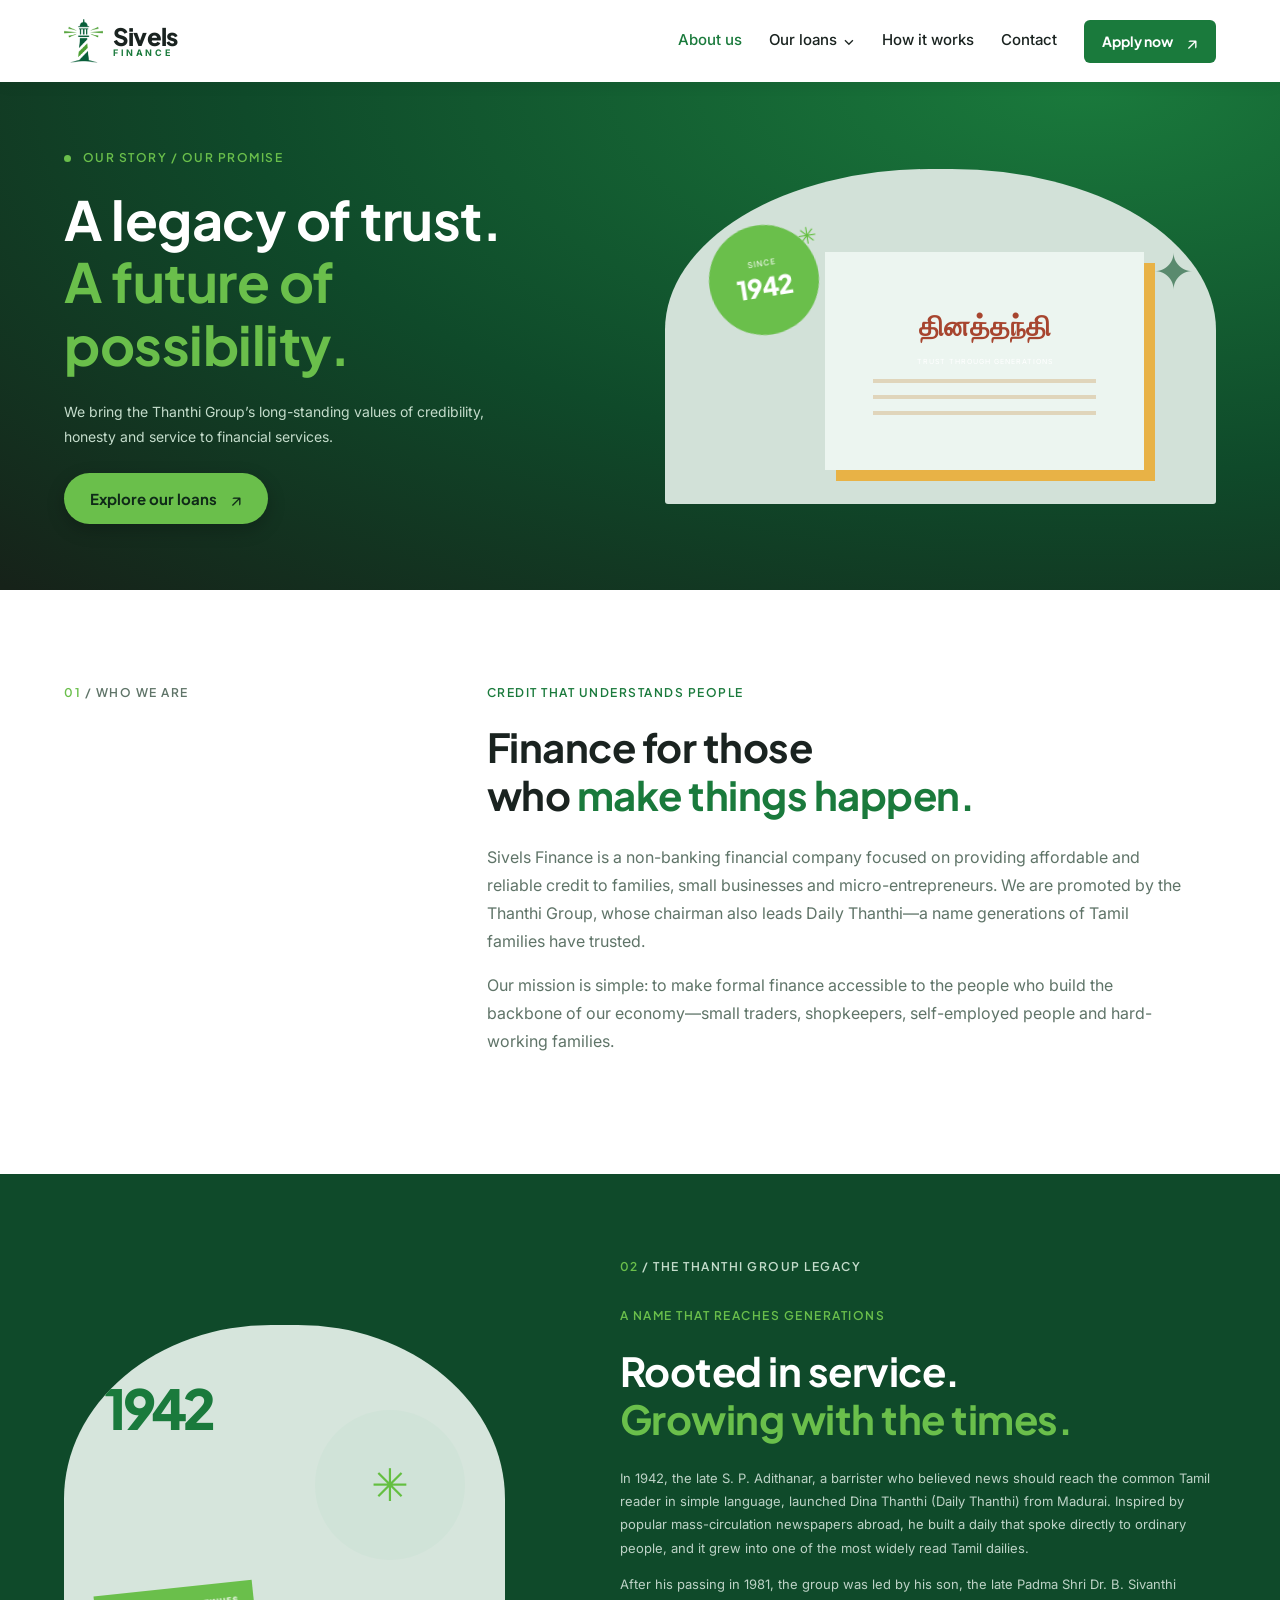
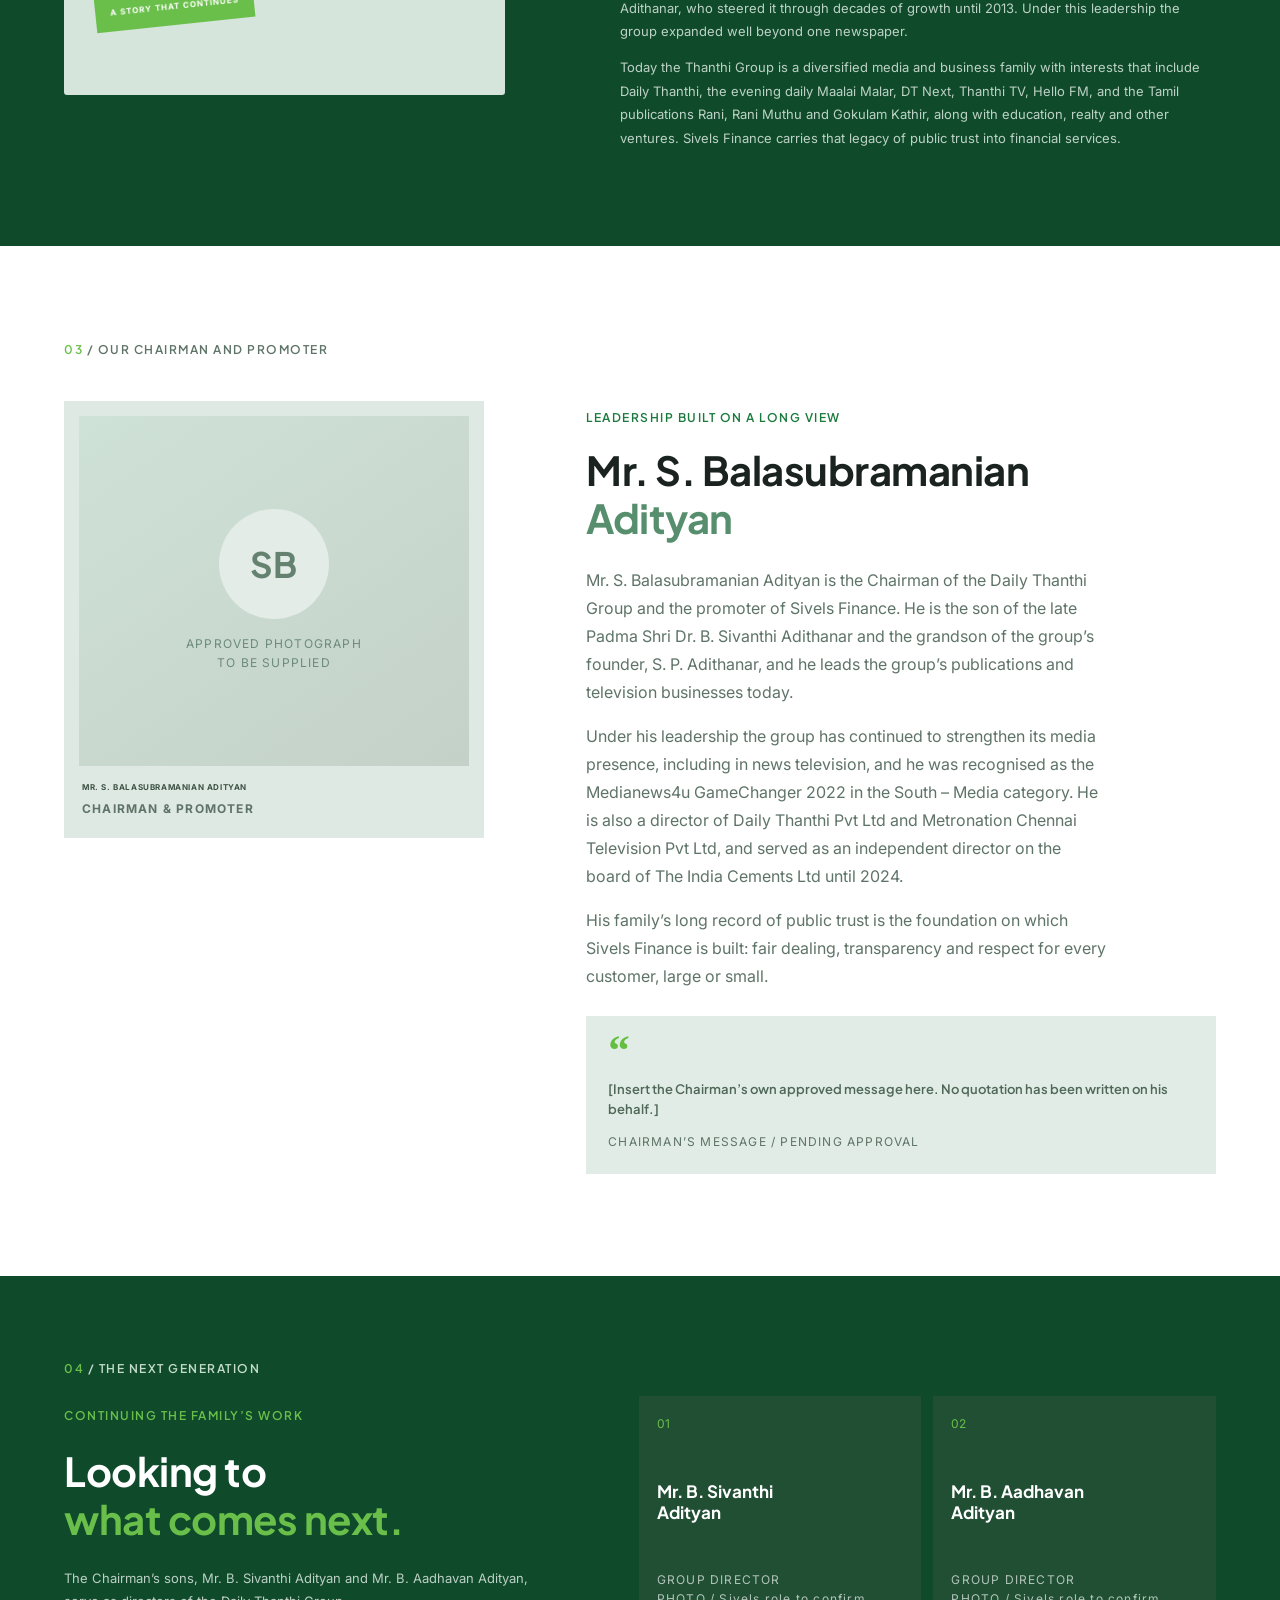
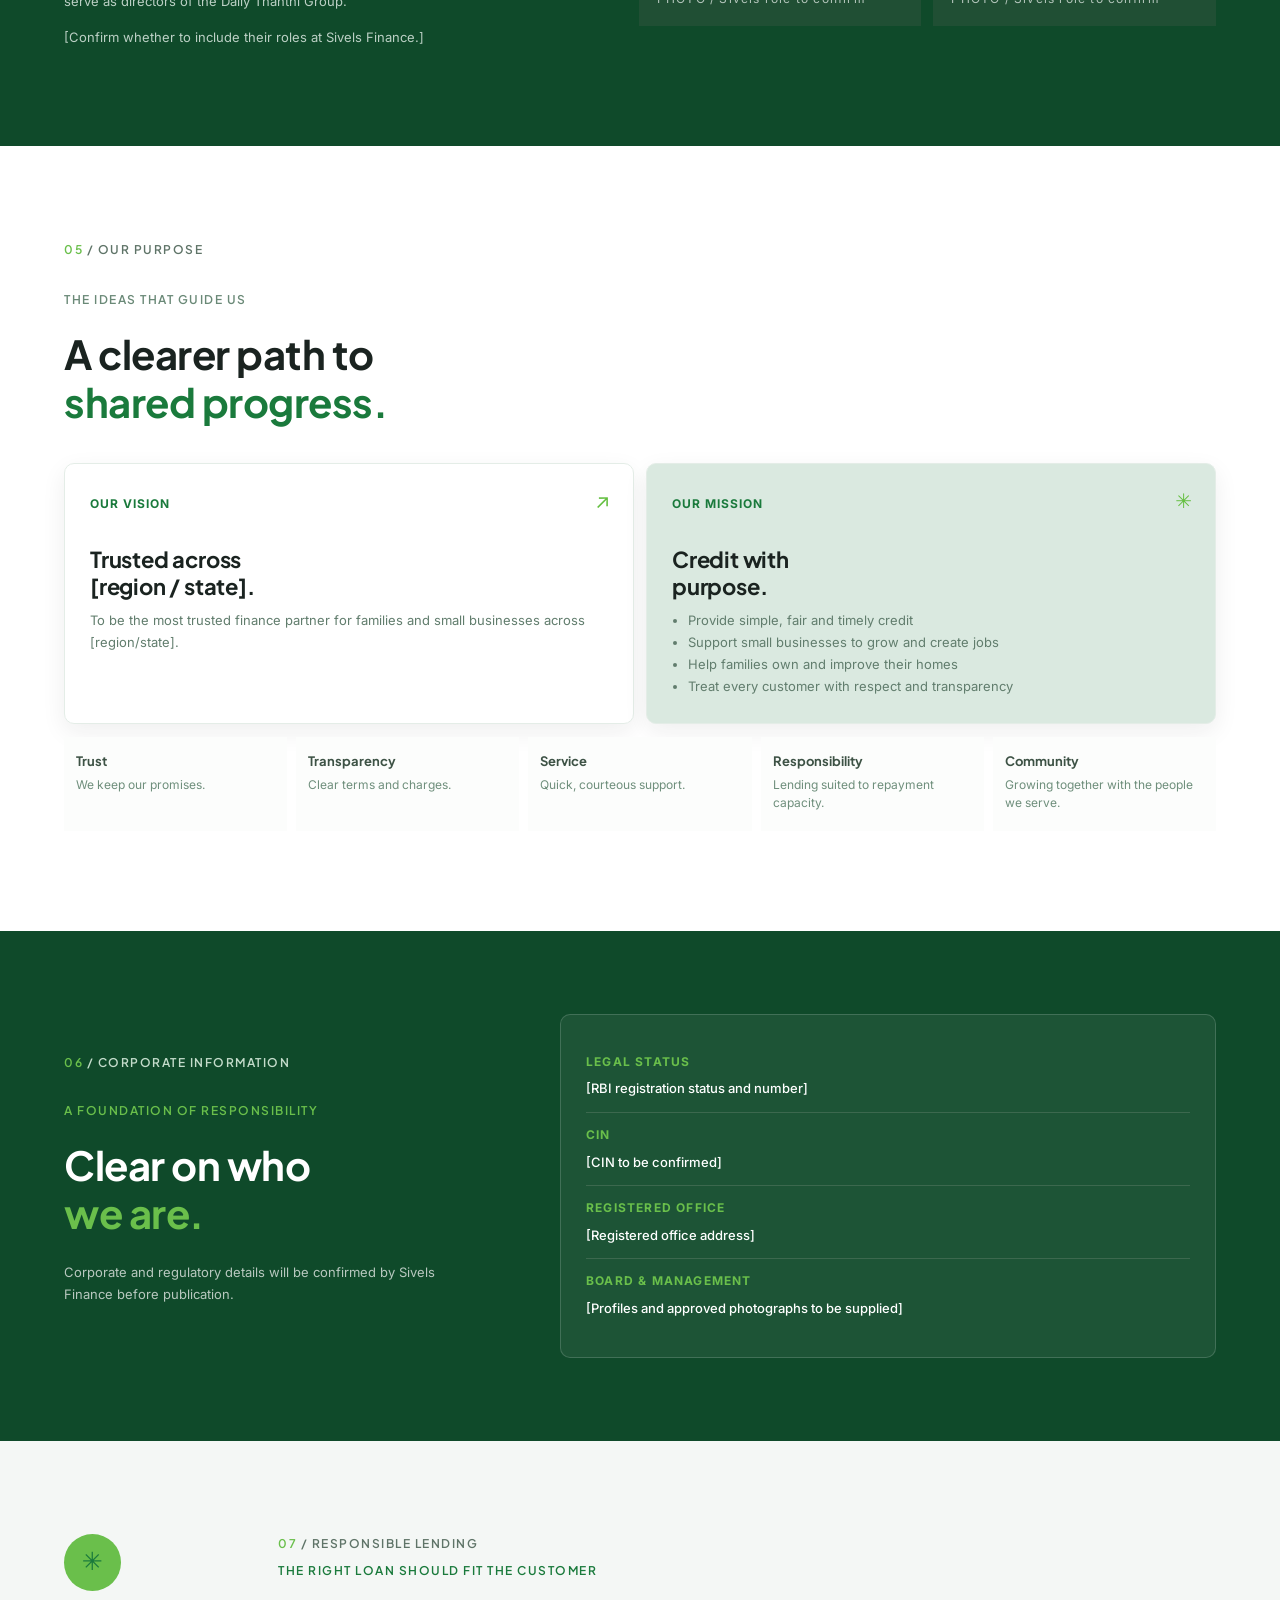
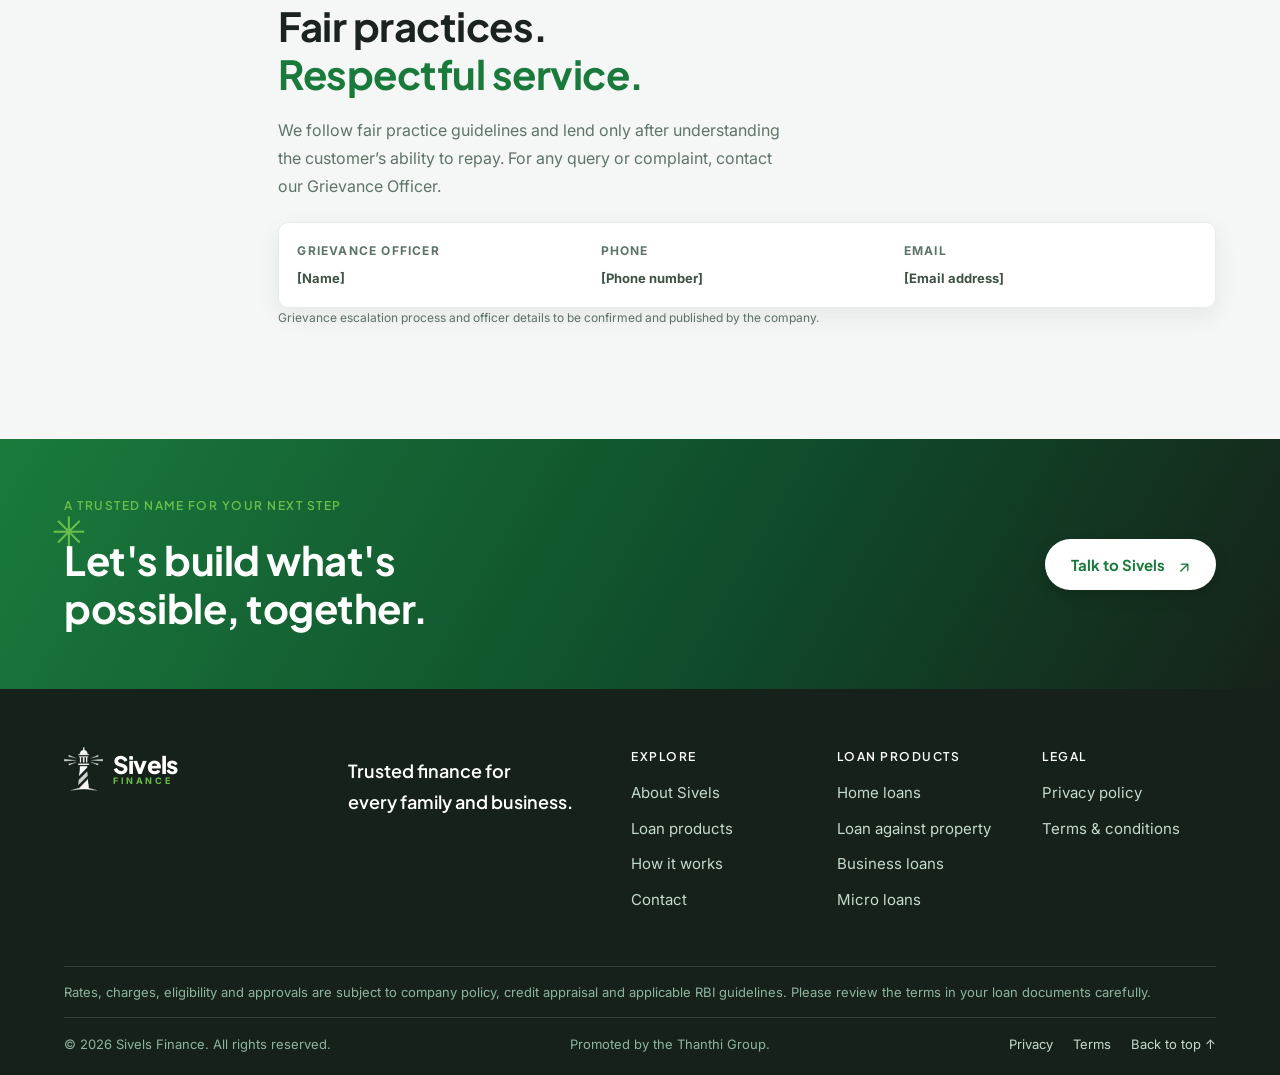
==== commit f1e5fd75: "Retheme site with Sivels green brand, lighthouse logo and responsive polish - Green palette and Inte" ====
--- a/about.html
+++ b/about.html
@@ -1,5 +1,5 @@
-<!doctype html><html lang="en"><head><meta charset="utf-8"><meta name="viewport" content="width=device-width, initial-scale=1"><meta name="theme-color" content="#173b2f"><meta name="description" content="Learn about Sivels Finance, the Thanthi Group legacy and our promoter."><title>About Sivels Finance — Our story and values</title><link rel="preconnect" href="https://fonts.googleapis.com"><link rel="preconnect" href="https://fonts.gstatic.com" crossorigin><link href="https://fonts.googleapis.com/css2?family=DM+Sans:wght@400;500;600;700&amp;family=Manrope:wght@400;500;600;700;800&amp;display=swap" rel="stylesheet"><link rel="stylesheet" href="styles.css"></head><body>
-<header class="site-header"><a class="brand" href="index.html"><span class="brand-mark">s</span><span>Sivels <small>FINANCE</small></span></a><button class="menu-toggle" aria-label="Open navigation" aria-expanded="false"><span></span><span></span></button><nav class="main-nav"><a class="active" href="about.html">About us</a><div class="nav-dropdown"><a href="index.html#products">Our loans <span>⌄</span></a><div class="dropdown-menu"><a href="home-loans.html">Home loans</a><a href="loan-against-property.html">Loan against property</a><a href="business-loans.html">Business loans</a><a href="micro-loans.html">Unsecured micro loans</a></div></div><a href="index.html#process">How it works</a><a href="index.html#contact">Contact</a><a class="button button-small" href="index.html#contact">Apply now <span>↗</span></a></nav></header>
+<!doctype html><html lang="en"><head><meta charset="utf-8"><meta name="viewport" content="width=device-width, initial-scale=1"><meta name="theme-color" content="#1a7a3c"><meta name="description" content="Learn about Sivels Finance, the Thanthi Group legacy and our promoter."><title>About Sivels Finance — Our story and values</title><link rel="preconnect" href="https://fonts.googleapis.com"><link rel="preconnect" href="https://fonts.gstatic.com" crossorigin><link href="https://fonts.googleapis.com/css2?family=Inter:wght@400;500;600;700&amp;family=Plus+Jakarta+Sans:wght@600;700;800&amp;display=swap" rel="stylesheet"><link rel="icon" type="image/png" href="assets/favicon.png"><link rel="stylesheet" href="styles.css"></head><body>
+<header class="site-header"><a class="brand" href="index.html" aria-label="Sivels Finance home"><img class="brand-logo" src="assets/sivels-mark.png" alt="" width="34" height="38"><span>Sivels <small>FINANCE</small></span></a><button class="menu-toggle" aria-label="Open navigation" aria-expanded="false"><span></span><span></span></button><nav class="main-nav" aria-label="Main navigation"><a class="active" href="about.html">About us</a><div class="nav-dropdown"><a href="index.html#products">Our loans <span>⌄</span></a><div class="dropdown-menu"><a href="home-loans.html">Home loans</a><a href="loan-against-property.html">Loan against property</a><a href="business-loans.html">Business loans</a><a href="micro-loans.html">Unsecured micro loans</a></div></div><a href="index.html#process">How it works</a><a href="index.html#contact">Contact</a><a class="button button-small" href="index.html#contact">Apply now <span>↗</span></a></nav></header>
 <main><section class="page-hero about-hero"><div class="section-wrap page-hero-inner"><div><p class="eyebrow"><span class="eyebrow-dot"></span> OUR STORY / OUR PROMISE</p><h1>A legacy of trust.<br><em>A future of possibility.</em></h1><p>We bring the Thanthi Group’s long-standing values of credibility, honesty and service to financial services.</p><a class="button" href="index.html#products">Explore our loans <span>↗</span></a></div><div class="about-hero-art"><div class="about-1942">SINCE<br><b>1942</b><span>✳</span></div><div class="about-paper"><span>தினத்தந்தி</span><small>TRUST THROUGH GENERATIONS</small><i></i><i></i><i></i></div><div class="about-leaf">✦</div></div></div></section>
 <section class="about-intro section-wrap"><div class="section-label"><span>01</span> / WHO WE ARE</div><div><p class="eyebrow">CREDIT THAT UNDERSTANDS PEOPLE</p><h2>Finance for those<br>who <em>make things happen.</em></h2><p class="body-copy">Sivels Finance is a non-banking financial company focused on providing affordable and reliable credit to families, small businesses and micro-entrepreneurs. We are promoted by the Thanthi Group, whose chairman also leads Daily Thanthi—a name generations of Tamil families have trusted.</p><p class="body-copy">Our mission is simple: to make formal finance accessible to the people who build the backbone of our economy—small traders, shopkeepers, self-employed people and hard-working families.</p></div></section>
 <section class="legacy-section"><div class="section-wrap legacy-grid"><div class="legacy-visual"><span class="legacy-date">1942</span><div class="legacy-disc">✳</div><div class="legacy-ribbon">A STORY THAT CONTINUES</div></div><div class="legacy-copy"><div class="section-label light"><span>02</span> / THE THANThI GROUP LEGACY</div><p class="eyebrow">A NAME THAT REACHES GENERATIONS</p><h2>Rooted in service.<br><em>Growing with the times.</em></h2><p>In 1942, the late S. P. Adithanar, a barrister who believed news should reach the common Tamil reader in simple language, launched Dina Thanthi (Daily Thanthi) from Madurai. Inspired by popular mass-circulation newspapers abroad, he built a daily that spoke directly to ordinary people, and it grew into one of the most widely read Tamil dailies.</p><p>After his passing in 1981, the group was led by his son, the late Padma Shri Dr. B. Sivanthi Adithanar, who steered it through decades of growth until 2013. Under this leadership the group expanded well beyond one newspaper.</p><p>Today the Thanthi Group is a diversified media and business family with interests that include Daily Thanthi, the evening daily Maalai Malar, DT Next, Thanthi TV, Hello FM, and the Tamil publications Rani, Rani Muthu and Gokulam Kathir, along with education, realty and other ventures. Sivels Finance carries that legacy of public trust into financial services.</p></div></div></section>
@@ -9,4 +9,4 @@
 <section class="regulatory-section"><div class="section-wrap regulatory-grid"><div><div class="section-label light"><span>06</span> / CORPORATE INFORMATION</div><p class="eyebrow">A FOUNDATION OF RESPONSIBILITY</p><h2>Clear on who<br><em>we are.</em></h2><p>Corporate and regulatory details will be confirmed by Sivels Finance before publication.</p></div><div class="regulatory-card"><div><span>LEGAL STATUS</span><b>[RBI registration status and number]</b></div><div><span>CIN</span><b>[CIN to be confirmed]</b></div><div><span>REGISTERED OFFICE</span><b>[Registered office address]</b></div><div><span>BOARD &amp; MANAGEMENT</span><b>[Profiles and approved photographs to be supplied]</b></div></div></div></section>
 <section class="responsible-section section-wrap"><div class="responsible-mark">✳</div><div><div class="section-label"><span>07</span> / RESPONSIBLE LENDING</div><p class="eyebrow">THE RIGHT LOAN SHOULD FIT THE CUSTOMER</p><h2>Fair practices.<br><em>Respectful service.</em></h2><p class="body-copy">We follow fair practice guidelines and lend only after understanding the customer’s ability to repay. For any query or complaint, contact our Grievance Officer.</p><div class="grievance-card"><div><small>GRIEVANCE OFFICER</small><b>[Name]</b></div><div><small>PHONE</small><b>[Phone number]</b></div><div><small>EMAIL</small><b>[Email address]</b></div></div><p class="placeholder-note">Grievance escalation process and officer details to be confirmed and published by the company.</p></div></section>
 <section class="cta-band"><div class="cta-spark">✳</div><div><p class="eyebrow">A TRUSTED NAME FOR YOUR NEXT STEP</p><h2>Let's build what's<br>possible, together.</h2></div><a href="index.html#contact" class="button button-light">Talk to Sivels <span>↗</span></a></section></main>
-<footer class="site-footer"><div class="footer-main"><a class="brand brand-footer" href="index.html"><span class="brand-mark">s</span><span>Sivels <small>FINANCE</small></span></a><p>Trusted finance for<br>every family and business.</p><div class="footer-links"><div><small>EXPLORE</small><a href="about.html">About Sivels</a><a href="index.html#products">Loan products</a></div><div><small>INFORMATION</small><a href="privacy.html">Privacy policy</a><a href="terms.html">Terms &amp; conditions</a><a href="index.html#contact">Contact</a></div></div></div><div class="footer-disclaimer">Rates, charges, eligibility and approvals are subject to company policy, credit appraisal and applicable RBI guidelines.</div><div class="footer-bottom"><span>© <span id="year"></span> Sivels Finance.</span><span>Promoted by the Thanthi Group.</span><a href="#">Back to top ↑</a></div></footer><script src="script.js"></script></body></html>
+<footer class="site-footer"><div class="footer-main"><a class="brand brand-footer" href="index.html" aria-label="Sivels Finance home"><img class="brand-logo" src="assets/sivels-mark-white.png" alt="" width="34" height="38"><span>Sivels <small>FINANCE</small></span></a><p>Trusted finance for<br>every family and business.</p><div class="footer-links"><div><small>EXPLORE</small><a href="about.html">About Sivels</a><a href="index.html#products">Loan products</a><a href="index.html#process">How it works</a><a href="index.html#contact">Contact</a></div><div><small>LOAN PRODUCTS</small><a href="home-loans.html">Home loans</a><a href="loan-against-property.html">Loan against property</a><a href="business-loans.html">Business loans</a><a href="micro-loans.html">Micro loans</a></div><div><small>LEGAL</small><a href="privacy.html">Privacy policy</a><a href="terms.html">Terms &amp; conditions</a></div></div></div><div class="footer-disclaimer">Rates, charges, eligibility and approvals are subject to company policy, credit appraisal and applicable RBI guidelines. Please review the terms in your loan documents carefully.</div><div class="footer-bottom"><span>© <span id="year"></span> Sivels Finance. All rights reserved.</span><span>Promoted by the Thanthi Group.</span><span class="footer-legal"><a href="privacy.html">Privacy</a><a href="terms.html">Terms</a><a href="#">Back to top ↑</a></span></div></footer><script src="script.js"></script></body></html>
--- a/styles.css
+++ b/styles.css
@@ -1,10 +1,6130 @@
-:root{--forest:#173b2f;--forest-2:#245b46;--sage:#dce8d7;--lime:#d7ef6b;--cream:#f7f5ed;--paper:#fffefa;--ink:#173b2f;--muted:#6c7a70;--orange:#e78a58;--line:#d9dfd4;--font:'DM Sans',sans-serif;--display:'Manrope',sans-serif}*{box-sizing:border-box}html{scroll-behavior:smooth}body{margin:0;background:var(--cream);color:var(--ink);font-family:var(--font);font-size:15px;-webkit-font-smoothing:antialiased}a{color:inherit;text-decoration:none}.site-header{height:82px;padding:0 6.2vw;display:flex;align-items:center;justify-content:space-between;background:var(--cream);position:relative;z-index:10}.brand{display:flex;align-items:center;gap:10px;font:800 24px var(--display);letter-spacing:-1.3px}.brand-mark{display:grid;place-items:center;width:34px;height:34px;border-radius:50% 50% 50% 8px;background:var(--lime);font:800 23px var(--display);color:var(--forest);transform:rotate(-8deg)}.main-nav{display:flex;align-items:center;gap:35px;font-size:13px;font-weight:600}.main-nav>a:not(.button){transition:opacity .2s}.main-nav>a:not(.button):hover{opacity:.62}.button{display:inline-flex;gap:22px;align-items:center;justify-content:space-between;background:var(--forest);color:white;padding:16px 21px;border:0;border-radius:3px;font:700 13px var(--font);cursor:pointer;transition:transform .2s,background .2s}.button:hover{transform:translateY(-2px);background:var(--forest-2)}.button span{font-size:18px;font-weight:400}.button-small{padding:12px 16px;gap:16px}.menu-toggle{display:none}.section-wrap{padding-left:10.3vw;padding-right:10.3vw}.hero{min-height:655px;display:grid;grid-template-columns:1.03fr .97fr;align-items:center;position:relative;padding-top:48px;padding-bottom:88px}.hero-copy{padding:12px 0 12px 4.8vw;position:relative;z-index:1}.eyebrow{font-size:9px;letter-spacing:1.5px;font-weight:700;margin:0 0 20px}.eyebrow-dot{display:inline-block;width:7px;height:7px;background:var(--orange);border-radius:50%;margin-right:8px}h1,h2,h3,p{margin-top:0}h1,h2{font:600 clamp(39px,5vw,68px)/1.06 var(--display);letter-spacing:-3.8px;margin-bottom:24px}h1 em,h2 em{font-style:normal;color:var(--forest-2)}.hero-intro{max-width:400px;font-size:15px;line-height:1.85;color:#63736a;margin-bottom:31px}.hero-actions{display:flex;align-items:center;gap:26px}.text-link{font-weight:700;font-size:12px;display:inline-flex;gap:12px;align-items:center;border-bottom:1px solid #aeb9ae;padding:8px 0}.text-link span{font-size:17px;font-weight:400}.hero-note{display:flex;align-items:center;gap:12px;margin-top:58px;color:#66746c;font-size:10px;line-height:1.55}.hero-note strong{color:var(--forest);font-size:11px}.note-icon{display:grid;place-items:center;width:34px;height:34px;border-radius:50%;background:var(--sage);font-size:17px}.hero-art{height:480px;max-width:570px;width:100%;justify-self:end;position:relative;overflow:hidden;background:#e5e8d6;border-radius:48% 48% 4px 4px}.art-sun{position:absolute;width:135px;height:135px;border-radius:50%;background:#efbd78;right:13%;top:11%}.art-backdrop{position:absolute;inset:28% 0 0;background:#c5d4b2;border-radius:55% 40% 0 0}.shop-sign{position:absolute;z-index:2;top:19%;left:17%;width:185px;height:79px;background:#fff9e9;box-shadow:0 5px 0 #d8b885;text-align:center;padding:14px 8px 5px;font:800 18px/1.1 var(--display);letter-spacing:1px;color:var(--forest)}.shop-sign small{font:700 7px var(--font);letter-spacing:2px}.shelf{position:absolute;left:12%;width:47%;height:7px;background:#8f6d4a;z-index:2}.shelf-one{top:43%}.shelf-two{top:57%}.shelf i,.shelf b{position:relative;display:inline-block;width:19px;height:28px;background:#e79b57;margin:0 11px;top:-23px;border-radius:5px 5px 1px 1px}.shelf i:nth-child(2){height:22px;background:#e7cf76;top:-17px}.shelf i:nth-child(3){background:#759b78}.shelf b{height:18px;background:#f2e5c6;top:-13px}.shelf-two i,.shelf-two b{height:24px;top:-19px;background:#668b73}.shelf-two i:nth-child(2){background:#dc9b61}.shelf-two b{height:28px;background:#dfd291;top:-23px}.counter{position:absolute;left:8%;right:4%;height:75px;bottom:17%;z-index:4;background:#b67e55;border-radius:3px 3px 0 0;box-shadow:inset 0 -17px #986846}.person{position:absolute;z-index:3;bottom:17%;right:19%;width:132px;height:228px}.head{position:absolute;right:28px;top:0;width:62px;height:75px;border-radius:42% 45% 43% 44%;background:#a96442;z-index:2}.hair{position:absolute;right:20px;top:-8px;width:75px;height:45px;border-radius:50% 50% 30% 15%;background:#342e24;z-index:3}.body{position:absolute;bottom:0;right:0;width:115px;height:164px;border-radius:48% 40% 0 0;background:#e77f58}.arm{position:absolute;top:86px;right:70px;width:85px;height:17px;border-radius:20px;background:#a96442;transform:rotate(-20deg);z-index:4}.hand{position:absolute;top:65px;right:132px;width:20px;height:18px;border-radius:50%;background:#a96442;z-index:4}.plant{position:absolute;bottom:15%;left:3%;z-index:5;width:55px;height:70px}.plant:after{content:'';position:absolute;bottom:0;left:12px;width:34px;height:28px;background:#d58958;clip-path:polygon(8% 0,92% 0,80% 100%,20% 100%)}.plant span{position:absolute;bottom:25px;left:26px;width:11px;height:45px;border-radius:100% 0;background:#568066;transform:rotate(-25deg);transform-origin:bottom}.plant span:nth-child(2){transform:rotate(35deg);height:38px}.plant span:nth-child(3){transform:rotate(-65deg);height:35px}.art-sticker{position:absolute;z-index:5;right:7%;top:50%;background:var(--lime);border-radius:50%;width:96px;height:96px;display:grid;align-content:center;justify-content:center;text-align:center;font-size:10px;font-weight:700;line-height:1.35;transform:rotate(9deg)}.art-sticker span{font-size:16px}.hero-caption{position:absolute;z-index:6;bottom:17px;left:7%;right:7%;display:flex;justify-content:space-between;font-size:8px;font-weight:700;letter-spacing:1px}.hero-caption span:first-child{color:#728271}.hero-scroll{position:absolute;bottom:35px;left:6.2vw;display:flex;align-items:center;gap:10px;font-size:8px;font-weight:700;letter-spacing:1.5px;writing-mode:vertical-rl}.hero-scroll span{height:33px;width:1px;background:#8b998e}.trust-strip{background:var(--lime);padding:18px 10.3vw;display:flex;align-items:center;justify-content:space-between;font-size:10px;font-weight:700;letter-spacing:.4px}.strip-icon{font-size:16px;margin-right:8px}.strip-spark{font-size:22px}.intro{min-height:560px;padding-top:118px;padding-bottom:116px;display:grid;grid-template-columns:1fr 2fr;position:relative}.section-label{font-size:9px;letter-spacing:1.2px;font-weight:700;color:#758178}.section-label span{color:var(--orange)}.intro-content{max-width:660px}.intro-content .eyebrow{margin-bottom:22px}.intro h2,.approach h2,.contact h2{font-size:clamp(37px,4.3vw,58px);margin-bottom:22px}.intro-text{max-width:500px;color:#6b776e;font-size:13px;line-height:1.8;margin-bottom:14px}.intro-content .text-link{margin-top:11px}.intro-stamp{position:absolute;right:13%;bottom:85px;width:127px;height:127px;border:1px solid #bec9bc;border-radius:50%;display:flex;flex-direction:column;justify-content:center;align-items:center;text-align:center;font:700 11px/1.45 var(--display);letter-spacing:1px;transform:rotate(-12deg)}.intro-stamp span{position:absolute;right:-7px;top:5px;background:var(--cream);padding:3px;color:var(--orange);font-size:22px}.loans-section{background:var(--forest);color:#fff;padding:96px 0 77px}.light{color:#c3d2c5}.loans-heading{display:flex;justify-content:space-between;align-items:end;margin-bottom:53px}.loans-heading .eyebrow{color:var(--lime);margin-top:31px;margin-bottom:14px}.loans-heading h2{font-size:clamp(40px,5vw,64px);margin:0}.loans-heading h2 em{color:var(--lime)}.loans-lead{width:265px;color:#b8c8bc;font-size:12px;line-height:1.85;margin:0 2vw 4px 30px}.loan-cards{display:grid;grid-template-columns:repeat(3,1fr);gap:13px}.loan-card{min-height:393px;background:#f8f5eb;color:var(--forest);padding:21px 24px 23px;position:relative;display:flex;flex-direction:column}.loan-card-2{background:#e0ead8}.loan-card-3{background:#e7ead9}.card-top{display:flex;justify-content:space-between;font-size:9px;font-weight:700;color:#809083}.card-symbol{font-size:20px;color:var(--forest)}.loan-illustration{height:126px;position:relative;margin:6px 0 16px}.business-ill{background:#e8dcc7;overflow:hidden}.business-ill:before{content:'';position:absolute;inset:47px 25px 0;background:#f6f0df}.awning{position:absolute;top:39px;left:22px;right:22px;height:23px;background:repeating-linear-gradient(90deg,#df875a 0 20px,#f1c89d 20px 40px);z-index:1;border-radius:5px 5px 0 0}.window{position:absolute;z-index:2;width:42px;height:46px;background:#a8c8b0;border:5px solid #f7efdd;left:49px;top:67px}.door{position:absolute;z-index:2;width:31px;height:61px;background:#d09763;left:115px;top:65px;border:4px solid #f7efdd}.plant-mini{position:absolute;right:30px;bottom:0;width:25px;height:40px;background:#66846b;clip-path:polygon(50% 0,63% 48%,100% 15%,77% 61%,89% 100%,10% 100%,20% 61%,0 23%,39% 48%)}.home-ill{background:#dce8d7;overflow:hidden}.house{position:absolute;width:134px;height:73px;left:54px;bottom:0;background:#f8f3e7}.roof{position:absolute;left:43px;top:26px;width:155px;height:70px;background:#d78358;clip-path:polygon(50% 0,100% 70%,93% 80%,50% 25%,7% 80%,0 70%)}.home-ill .window{left:82px;top:75px;width:28px;height:31px;border-color:#f8f3e7}.sun-small{position:absolute;right:41px;top:10px;width:30px;height:30px;border-radius:50%;background:#efbc70}.mortgage-ill{background:#eadfca;overflow:hidden}.document{position:absolute;width:100px;height:112px;left:95px;top:7px;background:#fffdf5;transform:rotate(8deg);box-shadow:3px 5px 0 #d4c5a8;padding:32px 14px}.document span{display:block;height:3px;background:#bccabc;margin:8px 0}.coin{position:absolute;z-index:2;border-radius:50%;display:grid;place-items:center;background:#e8b753;border:4px solid #f6d78d;color:#855c2c;font:700 17px var(--display)}.coin-a{width:55px;height:55px;left:44px;top:43px}.coin-b{width:42px;height:42px;left:77px;top:77px;font-size:13px}.key{position:absolute;right:42px;bottom:10px;color:#a36e3e;font-size:33px;transform:rotate(42deg)}.loan-card .eyebrow{font-size:8px;color:#8a988c;margin-bottom:8px}.loan-card h3{font:700 27px/1.05 var(--display);letter-spacing:-1px;margin:0 0 12px}.loan-card>p:not(.eyebrow){color:#6c786f;font-size:11px;line-height:1.6;max-width:250px;margin:0 0 17px}.card-link{margin-top:auto;font-size:10px;font-weight:700;display:flex;justify-content:space-between;border-top:1px solid #cad2c6;padding-top:13px}.card-link span{font-size:17px}.loan-disclaimer{font-size:9px;color:#a5b7a8;margin:18px 0 0}.approach{padding-top:122px;padding-bottom:123px;display:grid;grid-template-columns:1fr 1fr;gap:9vw;align-items:center}.approach-art{height:430px;position:relative;background:#e7e5ce;border-radius:48% 48% 2px 2px;overflow:hidden}.approach-circle{position:absolute;width:175px;height:175px;background:#d5e5c8;border-radius:50%;left:20%;top:11%;display:grid;place-items:center;font-size:45px;color:#e58c5a}.approach-building{position:absolute;z-index:1;bottom:0;left:12%;width:76%;height:240px;background:#df9365;padding:32px 24px 0;display:flex;justify-content:space-around;align-items:flex-start}.approach-building:before{content:'';position:absolute;left:-12px;right:-12px;top:-16px;height:23px;background:#f6d6a1;clip-path:polygon(4% 0,96% 0,100% 100%,0 100%)}.b-window{width:46px;height:66px;background:#b2cbb0;border:7px solid #f8e6c5}.b-door{width:47px;height:95px;background:#8a684d;align-self:flex-end}.approach-person{position:absolute;z-index:2;bottom:0;right:9%;width:98px;height:202px}.approach-person i{position:absolute;right:16px;top:0;width:57px;height:66px;border-radius:50%;background:#995d3e}.approach-person i:before{content:'';position:absolute;top:-5px;left:-5px;width:64px;height:36px;background:#312b25;border-radius:60% 50% 25% 25%}.approach-person b{position:absolute;bottom:0;right:0;width:98px;height:144px;background:#54765c;border-radius:48% 48% 0 0}.approach-label{position:absolute;z-index:3;left:5%;top:37%;background:var(--lime);padding:12px 17px;font:700 9px/1.5 var(--display);letter-spacing:.6px;transform:rotate(-7deg)}.approach-copy .eyebrow{margin:32px 0 18px}.approach-copy h2{margin-bottom:21px}.approach-copy>p:not(.eyebrow){color:#6c786f;font-size:12px;line-height:1.85;max-width:440px}.approach-points{margin:25px 0 20px}.approach-points>div{display:flex;gap:15px;border-top:1px solid var(--line);padding:12px 0}.approach-points>div>span{font-size:9px;color:var(--orange);font-weight:700;padding-top:2px}.approach-points p{color:#748077;font-size:10px;line-height:1.6;margin:0}.approach-points strong{color:var(--forest);font-size:11px}.cta-band{min-height:250px;background:var(--lime);padding:48px 10.3vw;display:flex;align-items:center;justify-content:space-between;position:relative}.cta-band .eyebrow{font-size:8px}.cta-band h2{font-size:38px;letter-spacing:-1.7px;margin:0}.button-light{background:var(--forest);min-width:145px}.cta-spark{position:absolute;font-size:42px;color:var(--orange);left:4%;top:23%}.contact{padding-top:115px;padding-bottom:120px}.contact-grid{display:grid;grid-template-columns:1fr 1fr;gap:10vw;margin-top:48px}.contact h2{font-size:55px}.contact-intro{font-size:12px;color:#6c786f;line-height:1.8;max-width:350px;margin-bottom:36px}.contact-detail{display:flex;gap:13px;align-items:flex-start;margin:18px 0}.detail-icon{width:33px;height:33px;display:grid;place-items:center;background:var(--sage);border-radius:50%;font-size:17px}.contact-detail small,.footer-links small{font-size:8px;letter-spacing:1px;color:#88958a;font-weight:700}.contact-detail a,.contact-detail p{display:block;font-size:11px;font-weight:600;margin:6px 0 0}.contact-detail p{font-weight:400;color:#6c786f;line-height:1.5}.contact-form{background:#fffefa;padding:31px 34px;box-shadow:0 12px 45px #223b3010}.form-heading{display:flex;justify-content:space-between;font:700 21px var(--display);letter-spacing:-.5px;margin-bottom:24px}.form-heading span{color:var(--orange)}.contact-form label{display:block;font-size:9px;font-weight:700;margin-bottom:15px}.contact-form input,.contact-form select,.contact-form textarea{width:100%;display:block;margin-top:8px;padding:11px 12px;border:1px solid #e0e5dc;background:#fffefa;color:var(--forest);font:11px var(--font);outline:none;border-radius:2px}.contact-form input:focus,.contact-form select:focus,.contact-form textarea:focus{border-color:var(--forest-2)}.contact-form textarea{resize:vertical}.contact-form .button{width:100%;margin-top:3px}.form-note{font-size:9px;color:#8a948b;margin:12px 0 0;text-align:center}.site-footer{background:var(--forest);color:#fff;padding:58px 6.2vw 20px}.footer-main{display:grid;grid-template-columns:1.2fr 1.2fr 1.5fr .7fr;gap:30px;align-items:start;padding-bottom:53px}.brand-footer{color:#fff}.brand-footer .brand-mark{background:var(--lime)}.footer-main>p{color:#b1c2b6;font-size:11px;line-height:1.7;margin:9px 0}.footer-links{display:flex;gap:45px}.footer-links div{display:flex;flex-direction:column;gap:11px}.footer-links small{color:#8fa697;margin-bottom:3px}.footer-links a{font-size:10px;color:#d0dbd2}.footer-links a:hover{color:var(--lime)}.footer-aside{font:700 17px/1.2 var(--display);text-align:right;letter-spacing:-.5px;color:#c2d0c6}.footer-aside span{display:block;color:var(--lime);font-size:22px;margin-top:8px}.footer-bottom{border-top:1px solid #365849;padding-top:16px;display:flex;justify-content:space-between;color:#91a69a;font-size:9px}.footer-bottom a{color:#dce5dd}.legal-page{background:var(--cream);min-height:100vh}.legal-hero{padding:90px 10.3vw 52px;background:var(--forest);color:white}.legal-hero .eyebrow{color:var(--lime)}.legal-hero h1{font-size:54px;margin-bottom:12px}.legal-hero p{color:#c1cec3;font-size:12px}.legal-content{max-width:920px;margin:0 auto;padding:64px 30px 100px}.legal-content .legal-note{padding:16px 20px;background:#e6eddc;border-left:3px solid var(--orange);font-size:11px;line-height:1.7;margin-bottom:36px}.legal-content h2{font:700 19px var(--display);letter-spacing:-.5px;margin:34px 0 12px}.legal-content p,.legal-content li{font-size:12px;line-height:1.85;color:#53645a}.legal-content ul{padding-left:20px}.legal-content li{margin:7px 0}.legal-nav{padding:0 6.2vw}.legal-nav .brand{color:var(--forest)}.legal-footer{padding-top:18px;padding-bottom:18px}@media(max-width:900px){.section-wrap{padding-left:7vw;padding-right:7vw}.hero{grid-template-columns:1fr 1fr;gap:15px;padding-top:30px}.hero-copy{padding-left:0}.hero-art{height:420px}.hero-scroll{left:2vw}.trust-strip{padding-left:7vw;padding-right:7vw}.intro{grid-template-columns:.55fr 1.45fr}.intro-stamp{right:7%;bottom:40px;width:100px;height:100px}.approach{gap:6vw}.approach-art{height:380px}.contact-grid{gap:5vw}.footer-main{grid-template-columns:1fr 1.3fr 2fr}.footer-aside{display:none}}@media(max-width:680px){.site-header{height:70px;padding:0 6vw}.menu-toggle{display:flex;flex-direction:column;gap:5px;border:0;background:none;padding:8px;z-index:12}.menu-toggle span{width:22px;height:1px;background:var(--forest)}.main-nav{display:none;position:absolute;top:70px;left:0;right:0;background:var(--cream);padding:24px 7vw 30px;box-shadow:0 10px 20px #173b2f12;align-items:stretch;flex-direction:column;gap:22px}.main-nav.open{display:flex}.main-nav .button{align-self:flex-start}.hero{display:flex;flex-direction:column;align-items:stretch;padding-top:55px;padding-bottom:76px;gap:40px}.hero-copy{padding:0}.hero h1{font-size:48px;letter-spacing:-2.8px}.hero-intro{font-size:13px}.hero-actions{gap:18px}.hero-actions .button{padding:14px 15px;gap:14px}.hero-note{margin-top:32px}.hero-art{height:340px;width:100%;max-width:unset}.shop-sign{width:140px;height:64px;font-size:14px;padding-top:12px}.shelf i,.shelf b{margin:0 6px}.person{transform:scale(.78);transform-origin:bottom right;right:12%}.hero-scroll{writing-mode:horizontal-tb;bottom:23px;left:7vw}.hero-scroll span{height:1px;width:25px}.trust-strip{padding:16px 7vw;display:grid;grid-template-columns:1fr 1fr;gap:14px;font-size:9px}.strip-spark{display:none}.intro{display:block;padding-top:76px;padding-bottom:93px}.intro-content{margin-top:40px}.intro h2,.approach h2,.contact h2{font-size:41px;letter-spacing:-2.3px}.intro-stamp{width:83px;height:83px;font-size:8px;right:8%;bottom:12px}.intro-stamp span{font-size:17px}.loans-section{padding:72px 0 54px}.loans-heading{display:block;margin-bottom:34px}.loans-heading .eyebrow{margin-top:29px}.loans-heading h2{font-size:48px;letter-spacing:-2.5px}.loans-lead{margin:22px 0 0;width:auto;max-width:390px}.loan-cards{grid-template-columns:1fr;gap:12px}.loan-card{min-height:365px;padding:20px 22px}.loan-illustration{height:115px}.loan-card h3{font-size:26px}.approach{display:flex;flex-direction:column;padding-top:76px;padding-bottom:76px;gap:42px;align-items:stretch}.approach-art{height:330px}.approach-copy .eyebrow{margin-top:30px}.approach-points{margin-top:20px}.cta-band{padding:46px 7vw;min-height:250px;display:grid;grid-template-columns:1fr auto;gap:24px}.cta-band h2{font-size:32px;letter-spacing:-1.5px}.cta-band .button{grid-column:1/-1;width:100%}.cta-spark{left:auto;right:5%;top:12%;font-size:26px}.contact{padding-top:76px;padding-bottom:80px}.contact-grid{display:flex;flex-direction:column;margin-top:40px;gap:36px}.contact h2{font-size:44px}.contact-form{padding:25px 21px}.site-footer{padding:40px 7vw 18px}.footer-main{grid-template-columns:1fr 1fr;gap:25px;padding-bottom:35px}.footer-main>p{grid-column:2;grid-row:1}.footer-links{grid-column:1/-1;gap:34px}.footer-bottom{flex-wrap:wrap;gap:10px}.footer-bottom span:nth-child(2){display:none}.legal-hero{padding:68px 7vw 40px}.legal-hero h1{font-size:42px;letter-spacing:-2px}.legal-content{padding:42px 7vw 75px}.legal-content h2{font-size:18px}}@media(prefers-reduced-motion:reduce){html{scroll-behavior:auto}*,*:before,*:after{transition:none!important}}
+/* ==========================================================================
+   Sivels Finance — design tokens
+   ========================================================================== */
+:root {
+  --primary: #1a7a3c;
+  --primary-600: #15692f;
+  --primary-dark: #1a2320;
+  --band: #0f4a2a;
+  --deep: #162219;
+  --accent: #1a7a3c;
+  --accent-600: #15692f;
+  --leaf: #6abf4b;
+  --leaf-ink: #0f2a18;
+  --bg: #ffffff;
+  --bg-soft: #f4f7f5;
+  --bg-tint: #eaf5ee;
+  --line: #e4ede7;
+  --text: #3d5245;
+  --muted: #5f7468;
+  --on-dark: #ffffff;
+  --on-dark-muted: #c4dccb;
+
+  --font: "Inter", system-ui, -apple-system, "Segoe UI", sans-serif;
+  --display: "Plus Jakarta Sans", "Inter", sans-serif;
+  --fs-xs: 12px;
+  --fs-sm: 14px;
+  --fs-base: 16px;
+  --fs-lg: 18px;
+  --fs-h3: clamp(20px, 2vw, 24px);
+  --fs-h2: clamp(28px, 3.4vw, 40px);
+  --fs-h1: clamp(34px, 4.6vw, 54px);
+
+  --radius: 10px;
+  --radius-pill: 999px;
+  --shadow: 0 8px 24px rgba(22, 34, 25, 0.07);
+  --shadow-lg: 0 16px 36px rgba(22, 34, 25, 0.14);
+  --gutter: max(20px, 5vw, calc((100vw - 1200px) / 2));
+  --header-h: 82px;
+}
+
+/* ==========================================================================
+   Base and legacy template layers (palette remapped to the tokens above)
+   ========================================================================== */
+
+* {
+  box-sizing: border-box;
+}
+html {
+  scroll-behavior: smooth;
+}
+body {
+  margin: 0;
+  background: var(--bg-soft);
+  color: var(--primary-dark);
+  font-family: var(--font);
+  font-size: 16px;
+  -webkit-font-smoothing: antialiased;
+}
+a {
+  color: inherit;
+  text-decoration: none;
+}
+.site-header {
+  height: 82px;
+  padding: 0 var(--gutter);
+  display: flex;
+  align-items: center;
+  justify-content: space-between;
+  background: var(--bg-soft);
+  position: relative;
+  z-index: 10;
+}
+.brand {
+  display: flex;
+  align-items: center;
+  gap: 10px;
+  font: 800 24px var(--display);
+  letter-spacing: -1.3px;
+}
+.brand-mark {
+  display: grid;
+  place-items: center;
+  width: 34px;
+  height: 34px;
+  border-radius: 50% 50% 50% 8px;
+  background: var(--leaf);
+  font: 800 23px var(--display);
+  color: var(--primary);
+  transform: rotate(-8deg);
+}
+.main-nav {
+  display: flex;
+  align-items: center;
+  gap: 35px;
+  font-size: 15px;
+  font-weight: 600;
+}
+.main-nav > a:not(.button) {
+  transition: opacity 0.2s;
+}
+.main-nav > a:not(.button):hover {
+  opacity: 0.62;
+}
+.button {
+  display: inline-flex;
+  gap: 22px;
+  align-items: center;
+  justify-content: space-between;
+  background: var(--primary);
+  color: #fff;
+  padding: 16px 21px;
+  border: 0;
+  border-radius: 3px;
+  font: 700 15px var(--font);
+  cursor: pointer;
+  transition:
+    transform 0.2s,
+    background 0.2s;
+}
+.button:hover {
+  transform: translateY(-2px);
+  background: var(--primary-600);
+}
+.button span {
+  font-size: 18px;
+  font-weight: 400;
+}
+.button-small {
+  padding: 12px 16px;
+  gap: 16px;
+}
+.menu-toggle {
+  display: none;
+}
+.section-wrap {
+  padding-left: var(--gutter);
+  padding-right: var(--gutter);
+}
+.hero {
+  min-height: 655px;
+  display: grid;
+  grid-template-columns: 1.03fr 0.97fr;
+  align-items: center;
+  position: relative;
+  padding-top: 48px;
+  padding-bottom: 88px;
+}
+.hero-copy {
+  padding: 12px 0 12px 4.8vw;
+  position: relative;
+  z-index: 1;
+}
+.eyebrow {
+  font-size: 12px;
+  letter-spacing: 1.5px;
+  font-weight: 700;
+  margin: 0 0 20px;
+}
+.eyebrow-dot {
+  display: inline-block;
+  width: 7px;
+  height: 7px;
+  background: var(--leaf);
+  border-radius: 50%;
+  margin-right: 8px;
+}
+h1,
+h2,
+h3,
+p {
+  margin-top: 0;
+}
+h1,
+h2 {
+  font: 600 var(--fs-h2)/1.06 var(--display);
+  letter-spacing: -0.5px;
+  margin-bottom: 24px;
+}
+h1 em,
+h2 em {
+  font-style: normal;
+  color: var(--primary-600);
+}
+.hero-intro {
+  max-width: 400px;
+  font-size: 16px;
+  line-height: 1.85;
+  color: #5d7969;
+  margin-bottom: 31px;
+}
+.hero-actions {
+  display: flex;
+  align-items: center;
+  gap: 26px;
+}
+.text-link {
+  font-weight: 700;
+  font-size: 14px;
+  display: inline-flex;
+  gap: 12px;
+  align-items: center;
+  border-bottom: 1px solid #a9beb2;
+  padding: 8px 0;
+}
+.text-link span {
+  font-size: 17px;
+  font-weight: 400;
+}
+.hero-note {
+  display: flex;
+  align-items: center;
+  gap: 12px;
+  margin-top: 58px;
+  color: #5f7b6b;
+  font-size: 13px;
+  line-height: 1.55;
+}
+.hero-note strong {
+  color: var(--primary);
+  font-size: 13px;
+}
+.note-icon {
+  display: grid;
+  place-items: center;
+  width: 34px;
+  height: 34px;
+  border-radius: 50%;
+  background: var(--bg-tint);
+  font-size: 17px;
+}
+.hero-art {
+  height: 480px;
+  max-width: 570px;
+  width: 100%;
+  justify-self: end;
+  position: relative;
+  overflow: hidden;
+  background: #d7e7de;
+  border-radius: 48% 48% 4px 4px;
+}
+.art-sun {
+  position: absolute;
+  width: 135px;
+  height: 135px;
+  border-radius: 50%;
+  background: #e9b449;
+  right: 13%;
+  top: 11%;
+}
+.art-backdrop {
+  position: absolute;
+  inset: 28% 0 0;
+  background: #aed8c0;
+  border-radius: 55% 40% 0 0;
+}
+.shop-sign {
+  position: absolute;
+  z-index: 2;
+  top: 19%;
+  left: 17%;
+  width: 185px;
+  height: 79px;
+  background: #f0f8f3;
+  box-shadow: 0 5px 0 #e9b449;
+  text-align: center;
+  padding: 14px 8px 5px;
+  font: 800 18px/1.1 var(--display);
+  letter-spacing: 1px;
+  color: var(--primary);
+}
+.shop-sign small {
+  font: 700 7px var(--font);
+  letter-spacing: 2px;
+}
+.shelf {
+  position: absolute;
+  left: 12%;
+  width: 47%;
+  height: 7px;
+  background: #8f6d4a;
+  z-index: 2;
+}
+.shelf-one {
+  top: 43%;
+}
+.shelf-two {
+  top: 57%;
+}
+.shelf i,
+.shelf b {
+  position: relative;
+  display: inline-block;
+  width: 19px;
+  height: 28px;
+  background: #64bf40;
+  margin: 0 11px;
+  top: -23px;
+  border-radius: 5px 5px 1px 1px;
+}
+.shelf i:nth-child(2) {
+  height: 22px;
+  background: #e9b449;
+  top: -17px;
+}
+.shelf i:nth-child(3) {
+  background: #6ea284;
+}
+.shelf b {
+  height: 18px;
+  background: #d1e7da;
+  top: -13px;
+}
+.shelf-two i,
+.shelf-two b {
+  height: 24px;
+  top: -19px;
+  background: #609275;
+}
+.shelf-two i:nth-child(2) {
+  background: #64bf40;
+}
+.shelf-two b {
+  height: 28px;
+  background: #e9b449;
+  top: -23px;
+}
+.counter {
+  position: absolute;
+  left: 8%;
+  right: 4%;
+  height: 75px;
+  bottom: 17%;
+  z-index: 4;
+  background: #b67e55;
+  border-radius: 3px 3px 0 0;
+  box-shadow: inset 0 -17px #986846;
+}
+.person {
+  position: absolute;
+  z-index: 3;
+  bottom: 17%;
+  right: 19%;
+  width: 132px;
+  height: 228px;
+}
+.head {
+  position: absolute;
+  right: 28px;
+  top: 0;
+  width: 62px;
+  height: 75px;
+  border-radius: 42% 45% 43% 44%;
+  background: #a96442;
+  z-index: 2;
+}
+.hair {
+  position: absolute;
+  right: 20px;
+  top: -8px;
+  width: 75px;
+  height: 45px;
+  border-radius: 50% 50% 30% 15%;
+  background: #342e24;
+  z-index: 3;
+}
+.body {
+  position: absolute;
+  bottom: 0;
+  right: 0;
+  width: 115px;
+  height: 164px;
+  border-radius: 48% 40% 0 0;
+  background: #64bf40;
+}
+.arm {
+  position: absolute;
+  top: 86px;
+  right: 70px;
+  width: 85px;
+  height: 17px;
+  border-radius: 20px;
+  background: #a96442;
+  transform: rotate(-20deg);
+  z-index: 4;
+}
+.hand {
+  position: absolute;
+  top: 65px;
+  right: 132px;
+  width: 20px;
+  height: 18px;
+  border-radius: 50%;
+  background: #a96442;
+  z-index: 4;
+}
+.plant {
+  position: absolute;
+  bottom: 15%;
+  left: 3%;
+  z-index: 5;
+  width: 55px;
+  height: 70px;
+}
+.plant:after {
+  content: "";
+  position: absolute;
+  bottom: 0;
+  left: 12px;
+  width: 34px;
+  height: 28px;
+  background: #64bf40;
+  clip-path: polygon(8% 0, 92% 0, 80% 100%, 20% 100%);
+}
+.plant span {
+  position: absolute;
+  bottom: 25px;
+  left: 26px;
+  width: 11px;
+  height: 45px;
+  border-radius: 100% 0;
+  background: #508666;
+  transform: rotate(-25deg);
+  transform-origin: bottom;
+}
+.plant span:nth-child(2) {
+  transform: rotate(35deg);
+  height: 38px;
+}
+.plant span:nth-child(3) {
+  transform: rotate(-65deg);
+  height: 35px;
+}
+.art-sticker {
+  position: absolute;
+  z-index: 5;
+  right: 7%;
+  top: 50%;
+  background: var(--leaf);
+  border-radius: 50%;
+  width: 96px;
+  height: 96px;
+  display: grid;
+  align-content: center;
+  justify-content: center;
+  text-align: center;
+  font-size: 10px;
+  font-weight: 700;
+  line-height: 1.35;
+  transform: rotate(9deg);
+}
+.art-sticker span {
+  font-size: 16px;
+}
+.hero-caption {
+  position: absolute;
+  z-index: 6;
+  bottom: 17px;
+  left: 7%;
+  right: 7%;
+  display: flex;
+  justify-content: space-between;
+  font-size: 8px;
+  font-weight: 700;
+  letter-spacing: 1px;
+}
+.hero-caption span:first-child {
+  color: #6a8977;
+}
+.hero-scroll {
+  position: absolute;
+  bottom: 35px;
+  left: var(--gutter);
+  display: flex;
+  align-items: center;
+  gap: 10px;
+  font-size: 12px;
+  font-weight: 700;
+  letter-spacing: 1.5px;
+  writing-mode: vertical-rl;
+}
+.hero-scroll span {
+  height: 33px;
+  width: 1px;
+  background: #84a090;
+}
+.trust-strip {
+  background: var(--leaf);
+  padding: 18px var(--gutter);
+  display: flex;
+  align-items: center;
+  justify-content: space-between;
+  font-size: 13px;
+  font-weight: 700;
+  letter-spacing: 0.4px;
+}
+.strip-icon {
+  font-size: 16px;
+  margin-right: 8px;
+}
+.strip-spark {
+  font-size: 22px;
+}
+.intro {
+  min-height: 560px;
+  padding-top: 118px;
+  padding-bottom: 116px;
+  display: grid;
+  grid-template-columns: 1fr 2fr;
+  position: relative;
+}
+.section-label {
+  font-size: 12px;
+  letter-spacing: 1.2px;
+  font-weight: 700;
+  color: #6b8b78;
+}
+.section-label span {
+  color: var(--leaf);
+}
+.intro-content {
+  max-width: 660px;
+}
+.intro-content .eyebrow {
+  margin-bottom: 22px;
+}
+.intro h2,
+.approach h2,
+.contact h2 {
+  font-size: var(--fs-h2);
+  margin-bottom: 22px;
+}
+.intro-text {
+  max-width: 500px;
+  color: #637f6f;
+  font-size: 15px;
+  line-height: 1.8;
+  margin-bottom: 14px;
+}
+.intro-content .text-link {
+  margin-top: 11px;
+}
+.intro-stamp {
+  position: absolute;
+  right: 13%;
+  bottom: 85px;
+  width: 127px;
+  height: 127px;
+  border: 1px solid #bbcac1;
+  border-radius: 50%;
+  display: flex;
+  flex-direction: column;
+  justify-content: center;
+  align-items: center;
+  text-align: center;
+  font: 700 11px/1.45 var(--display);
+  letter-spacing: 1px;
+  transform: rotate(-12deg);
+}
+.intro-stamp span {
+  position: absolute;
+  right: -7px;
+  top: 5px;
+  background: var(--bg-soft);
+  padding: 3px;
+  color: var(--leaf);
+  font-size: 22px;
+}
+.loans-section {
+  background: var(--primary);
+  color: #fff;
+  padding: 96px 0 77px;
+}
+.light {
+  color: #c1d4c9;
+}
+.loans-heading {
+  display: flex;
+  justify-content: space-between;
+  align-items: end;
+  margin-bottom: 53px;
+}
+.loans-heading .eyebrow {
+  color: var(--leaf);
+  margin-top: 31px;
+  margin-bottom: 14px;
+}
+.loans-heading h2 {
+  font-size: var(--fs-h2);
+  margin: 0;
+}
+.loans-heading h2 em {
+  color: var(--leaf);
+}
+.loans-lead {
+  width: 265px;
+  color: #b8c8bf;
+  font-size: 14px;
+  line-height: 1.85;
+  margin: 0 2vw 4px 30px;
+}
+.loan-cards {
+  display: grid;
+  grid-template-columns: repeat(3, 1fr);
+  gap: 13px;
+}
+.loan-card {
+  min-height: 393px;
+  background: #eef5f1;
+  color: var(--primary);
+  padding: 21px 24px 23px;
+  position: relative;
+  display: flex;
+  flex-direction: column;
+}
+.loan-card-2 {
+  background: #d9e9e0;
+}
+.loan-card-3 {
+  background: #dbe8e0;
+}
+.card-top {
+  display: flex;
+  justify-content: space-between;
+  font-size: 12px;
+  font-weight: 700;
+  color: #799785;
+}
+.card-symbol {
+  font-size: 20px;
+  color: var(--primary);
+}
+.loan-illustration {
+  height: 126px;
+  position: relative;
+  margin: 6px 0 16px;
+}
+.business-ill {
+  background: #cce3d6;
+  overflow: hidden;
+}
+.business-ill:before {
+  content: "";
+  position: absolute;
+  inset: 47px 25px 0;
+  background: #e5f0ea;
+}
+.awning {
+  position: absolute;
+  top: 39px;
+  left: 22px;
+  right: 22px;
+  height: 23px;
+  background: repeating-linear-gradient(90deg, #64bf40 0 20px, #e9b449 20px 40px);
+  z-index: 1;
+  border-radius: 5px 5px 0 0;
+}
+.window {
+  position: absolute;
+  z-index: 2;
+  width: 42px;
+  height: 46px;
+  background: #a4ccb5;
+  border: 5px solid #e3f1e9;
+  left: 49px;
+  top: 67px;
+}
+.door {
+  position: absolute;
+  z-index: 2;
+  width: 31px;
+  height: 61px;
+  background: #64bf40;
+  left: 115px;
+  top: 65px;
+  border: 4px solid #e3f1e9;
+}
+.plant-mini {
+  position: absolute;
+  right: 30px;
+  bottom: 0;
+  width: 25px;
+  height: 40px;
+  background: #668472;
+  clip-path: polygon(50% 0, 63% 48%, 100% 15%, 77% 61%, 89% 100%, 10% 100%, 20% 61%, 0 23%, 39% 48%);
+}
+.home-ill {
+  background: #d8e7de;
+  overflow: hidden;
+}
+.house {
+  position: absolute;
+  width: 134px;
+  height: 73px;
+  left: 54px;
+  bottom: 0;
+  background: #ebf4ef;
+}
+.roof {
+  position: absolute;
+  left: 43px;
+  top: 26px;
+  width: 155px;
+  height: 70px;
+  background: #64bf40;
+  clip-path: polygon(50% 0, 100% 70%, 93% 80%, 50% 25%, 7% 80%, 0 70%);
+}
+.home-ill .window {
+  left: 82px;
+  top: 75px;
+  width: 28px;
+  height: 31px;
+  border-color: #ebf4ef;
+}
+.sun-small {
+  position: absolute;
+  right: 41px;
+  top: 10px;
+  width: 30px;
+  height: 30px;
+  border-radius: 50%;
+  background: #e9b449;
+}
+.mortgage-ill {
+  background: #d2e2d9;
+  overflow: hidden;
+}
+.document {
+  position: absolute;
+  width: 100px;
+  height: 112px;
+  left: 95px;
+  top: 7px;
+  background: #f8fcfa;
+  transform: rotate(8deg);
+  box-shadow: 3px 5px 0 #d4c5a8;
+  padding: 32px 14px;
+}
+.document span {
+  display: block;
+  height: 3px;
+  background: #bbcbc2;
+  margin: 8px 0;
+}
+.coin {
+  position: absolute;
+  z-index: 2;
+  border-radius: 50%;
+  display: grid;
+  place-items: center;
+  background: #e9b449;
+  border: 4px solid #e9b449;
+  color: #855c2c;
+  font: 700 17px var(--display);
+}
+.coin-a {
+  width: 55px;
+  height: 55px;
+  left: 44px;
+  top: 43px;
+}
+.coin-b {
+  width: 42px;
+  height: 42px;
+  left: 77px;
+  top: 77px;
+  font-size: 13px;
+}
+.key {
+  position: absolute;
+  right: 42px;
+  bottom: 10px;
+  color: #a36e3e;
+  font-size: 33px;
+  transform: rotate(42deg);
+}
+.loan-card .eyebrow {
+  font-size: 12px;
+  color: #839f8f;
+  margin-bottom: 8px;
+}
+.loan-card h3 {
+  font: 700 27px/1.05 var(--display);
+  letter-spacing: -1px;
+  margin: 0 0 12px;
+}
+.loan-card > p:not(.eyebrow) {
+  color: #648070;
+  font-size: 13px;
+  line-height: 1.6;
+  max-width: 250px;
+  margin: 0 0 17px;
+}
+.card-link {
+  margin-top: auto;
+  font-size: 13px;
+  font-weight: 700;
+  display: flex;
+  justify-content: space-between;
+  border-top: 1px solid #c6d2cb;
+  padding-top: 13px;
+}
+.card-link span {
+  font-size: 17px;
+}
+.loan-disclaimer {
+  font-size: 12px;
+  color: #a4b8ac;
+  margin: 18px 0 0;
+}
+.approach {
+  padding-top: 122px;
+  padding-bottom: 123px;
+  display: grid;
+  grid-template-columns: 1fr 1fr;
+  gap: 9vw;
+  align-items: center;
+}
+.approach-art {
+  height: 430px;
+  position: relative;
+  background: #d4e1d9;
+  border-radius: 48% 48% 2px 2px;
+  overflow: hidden;
+}
+.approach-circle {
+  position: absolute;
+  width: 175px;
+  height: 175px;
+  background: #c5e8d4;
+  border-radius: 50%;
+  left: 20%;
+  top: 11%;
+  display: grid;
+  place-items: center;
+  font-size: 45px;
+  color: #64bf40;
+}
+.approach-building {
+  position: absolute;
+  z-index: 1;
+  bottom: 0;
+  left: 12%;
+  width: 76%;
+  height: 240px;
+  background: #64bf40;
+  padding: 32px 24px 0;
+  display: flex;
+  justify-content: space-around;
+  align-items: flex-start;
+}
+.approach-building:before {
+  content: "";
+  position: absolute;
+  left: -12px;
+  right: -12px;
+  top: -16px;
+  height: 23px;
+  background: #e9b449;
+  clip-path: polygon(4% 0, 96% 0, 100% 100%, 0 100%);
+}
+.b-window {
+  width: 46px;
+  height: 66px;
+  background: #accfbb;
+  border: 7px solid #d4e9dd;
+}
+.b-door {
+  width: 47px;
+  height: 95px;
+  background: #8a684d;
+  align-self: flex-end;
+}
+.approach-person {
+  position: absolute;
+  z-index: 2;
+  bottom: 0;
+  right: 9%;
+  width: 98px;
+  height: 202px;
+}
+.approach-person i {
+  position: absolute;
+  right: 16px;
+  top: 0;
+  width: 57px;
+  height: 66px;
+  border-radius: 50%;
+  background: #995d3e;
+}
+.approach-person i:before {
+  content: "";
+  position: absolute;
+  top: -5px;
+  left: -5px;
+  width: 64px;
+  height: 36px;
+  background: #312b25;
+  border-radius: 60% 50% 25% 25%;
+}
+.approach-person b {
+  position: absolute;
+  bottom: 0;
+  right: 0;
+  width: 98px;
+  height: 144px;
+  background: #4f7b61;
+  border-radius: 48% 48% 0 0;
+}
+.approach-label {
+  position: absolute;
+  z-index: 3;
+  left: 5%;
+  top: 37%;
+  background: var(--leaf);
+  padding: 12px 17px;
+  font: 700 9px/1.5 var(--display);
+  letter-spacing: 0.6px;
+  transform: rotate(-7deg);
+}
+.approach-copy .eyebrow {
+  margin: 32px 0 18px;
+}
+.approach-copy h2 {
+  margin-bottom: 21px;
+}
+.approach-copy > p:not(.eyebrow) {
+  color: #648070;
+  font-size: 14px;
+  line-height: 1.85;
+  max-width: 440px;
+}
+.approach-points {
+  margin: 25px 0 20px;
+}
+.approach-points > div {
+  display: flex;
+  gap: 15px;
+  border-top: 1px solid var(--line);
+  padding: 12px 0;
+}
+.approach-points > div > span {
+  font-size: 12px;
+  color: var(--leaf);
+  font-weight: 700;
+  padding-top: 2px;
+}
+.approach-points p {
+  color: #6a8a77;
+  font-size: 13px;
+  line-height: 1.6;
+  margin: 0;
+}
+.approach-points strong {
+  color: var(--primary);
+  font-size: 13px;
+}
+.cta-band {
+  min-height: 250px;
+  background: var(--leaf);
+  padding: 48px var(--gutter);
+  display: flex;
+  align-items: center;
+  justify-content: space-between;
+  position: relative;
+}
+.cta-band .eyebrow {
+  font-size: 12px;
+}
+.cta-band h2 {
+  font-size: var(--fs-h2);
+  letter-spacing: -0.5px;
+  margin: 0;
+}
+.button-light {
+  background: var(--primary);
+  min-width: 145px;
+}
+.cta-spark {
+  position: absolute;
+  font-size: 42px;
+  color: var(--leaf);
+  left: 4%;
+  top: 23%;
+}
+.contact {
+  padding-top: 115px;
+  padding-bottom: 120px;
+}
+.contact-grid {
+  display: grid;
+  grid-template-columns: 1fr 1fr;
+  gap: 10vw;
+  margin-top: 48px;
+}
+.contact h2 {
+  font-size: var(--fs-h2);
+}
+.contact-intro {
+  font-size: 14px;
+  color: #648070;
+  line-height: 1.8;
+  max-width: 350px;
+  margin-bottom: 36px;
+}
+.contact-detail {
+  display: flex;
+  gap: 13px;
+  align-items: flex-start;
+  margin: 18px 0;
+}
+.detail-icon {
+  width: 33px;
+  height: 33px;
+  display: grid;
+  place-items: center;
+  background: var(--bg-tint);
+  border-radius: 50%;
+  font-size: 17px;
+}
+.contact-detail small,
+.footer-links small {
+  font-size: 12px;
+  letter-spacing: 1px;
+  color: #809c8c;
+  font-weight: 700;
+}
+.contact-detail a,
+.contact-detail p {
+  display: block;
+  font-size: 13px;
+  font-weight: 600;
+  margin: 6px 0 0;
+}
+.contact-detail p {
+  font-weight: 400;
+  color: #648070;
+  line-height: 1.5;
+}
+.contact-form {
+  background: #fcfdfc;
+  padding: 31px 34px;
+  box-shadow: 0 12px 45px #1f3e2c10;
+}
+.form-heading {
+  display: flex;
+  justify-content: space-between;
+  font: 700 21px var(--display);
+  letter-spacing: -0.5px;
+  margin-bottom: 24px;
+}
+.form-heading span {
+  color: var(--leaf);
+}
+.contact-form label {
+  display: block;
+  font-size: 12px;
+  font-weight: 700;
+  margin-bottom: 15px;
+}
+.contact-form input,
+.contact-form select,
+.contact-form textarea {
+  width: 100%;
+  display: block;
+  margin-top: 8px;
+  padding: 11px 12px;
+  border: 1px solid #dce5e0;
+  background: #fcfdfc;
+  color: var(--primary);
+  font: 11px var(--font);
+  outline: none;
+  border-radius: 2px;
+}
+.contact-form input:focus,
+.contact-form select:focus,
+.contact-form textarea:focus {
+  border-color: var(--primary-600);
+}
+.contact-form textarea {
+  resize: vertical;
+}
+.contact-form .button {
+  width: 100%;
+  margin-top: 3px;
+}
+.form-note {
+  font-size: 12px;
+  color: #819d8d;
+  margin: 12px 0 0;
+  text-align: center;
+}
+.site-footer {
+  background: var(--primary);
+  color: #fff;
+  padding: 58px var(--gutter) 20px;
+}
+.footer-main {
+  display: grid;
+  grid-template-columns: 1.2fr 1.2fr 1.5fr 0.7fr;
+  gap: 30px;
+  align-items: start;
+  padding-bottom: 53px;
+}
+.brand-footer {
+  color: #fff;
+}
+.brand-footer .brand-mark {
+  background: var(--leaf);
+}
+.footer-main > p {
+  color: #b0c3b8;
+  font-size: 13px;
+  line-height: 1.7;
+  margin: 9px 0;
+}
+.footer-links {
+  display: flex;
+  gap: 45px;
+}
+.footer-links div {
+  display: flex;
+  flex-direction: column;
+  gap: 11px;
+}
+.footer-links small {
+  color: #8da898;
+  margin-bottom: 3px;
+}
+.footer-links a {
+  font-size: 13px;
+  color: #ceddd4;
+}
+.footer-links a:hover {
+  color: var(--leaf);
+}
+.footer-aside {
+  font: 700 17px/1.2 var(--display);
+  text-align: right;
+  letter-spacing: -0.5px;
+  color: #c2d0c8;
+}
+.footer-aside span {
+  display: block;
+  color: var(--leaf);
+  font-size: 22px;
+  margin-top: 8px;
+}
+.footer-bottom {
+  border-top: 1px solid #325d44;
+  padding-top: 16px;
+  display: flex;
+  justify-content: space-between;
+  color: #8fa899;
+  font-size: 12px;
+}
+.footer-bottom a {
+  color: #dce5e0;
+}
+.legal-page {
+  background: var(--bg-soft);
+  min-height: 100vh;
+}
+.legal-hero {
+  padding: 90px var(--gutter) 52px;
+  background: var(--primary);
+  color: #fff;
+}
+.legal-hero .eyebrow {
+  color: var(--leaf);
+}
+.legal-hero h1 {
+  font-size: var(--fs-h1);
+  margin-bottom: 12px;
+}
+.legal-hero p {
+  color: #c1cec6;
+  font-size: 14px;
+}
+.legal-content {
+  max-width: 920px;
+  margin: 0 auto;
+  padding: 64px 30px 100px;
+}
+.legal-content .legal-note {
+  padding: 16px 20px;
+  background: #deebe3;
+  border-left: 3px solid var(--leaf);
+  font-size: 13px;
+  line-height: 1.7;
+  margin-bottom: 36px;
+}
+.legal-content h2 {
+  font: 700 var(--fs-h2) var(--display);
+  letter-spacing: -0.5px;
+  margin: 34px 0 12px;
+}
+.legal-content p,
+.legal-content li {
+  font-size: 14px;
+  line-height: 1.85;
+  color: #50675a;
+}
+.legal-content ul {
+  padding-left: 20px;
+}
+.legal-content li {
+  margin: 7px 0;
+}
+.legal-nav {
+  padding: 0 var(--gutter);
+}
+.legal-nav .brand {
+  color: var(--primary);
+}
+.legal-footer {
+  padding-top: 18px;
+  padding-bottom: 18px;
+}
+@media (max-width: 900px) {
+  .section-wrap {
+    padding-left: var(--gutter);
+    padding-right: var(--gutter);
+  }
+  .hero {
+    grid-template-columns: 1fr 1fr;
+    gap: 15px;
+    padding-top: 30px;
+  }
+  .hero-copy {
+    padding-left: 0;
+  }
+  .hero-art {
+    height: 420px;
+  }
+  .hero-scroll {
+    left: 2vw;
+  }
+  .trust-strip {
+    padding-left: var(--gutter);
+    padding-right: var(--gutter);
+  }
+  .intro {
+    grid-template-columns: 0.55fr 1.45fr;
+  }
+  .intro-stamp {
+    right: 7%;
+    bottom: 40px;
+    width: 100px;
+    height: 100px;
+  }
+  .approach {
+    gap: 6vw;
+  }
+  .approach-art {
+    height: 380px;
+  }
+  .contact-grid {
+    gap: 5vw;
+  }
+  .footer-main {
+    grid-template-columns: 1fr 1.3fr 2fr;
+  }
+  .footer-aside {
+    display: none;
+  }
+}
+@media (max-width: 680px) {
+  .site-header {
+    height: 70px;
+    padding: 0 var(--gutter);
+  }
+  .menu-toggle {
+    display: flex;
+    flex-direction: column;
+    gap: 5px;
+    border: 0;
+    background: none;
+    padding: 8px;
+    z-index: 12;
+  }
+  .menu-toggle span {
+    width: 22px;
+    height: 1px;
+    background: var(--primary);
+  }
+  .main-nav {
+    display: none;
+    position: absolute;
+    top: 70px;
+    left: 0;
+    right: 0;
+    background: var(--bg-soft);
+    padding: 24px var(--gutter) 30px;
+    box-shadow: 0 10px 20px #143e2612;
+    align-items: stretch;
+    flex-direction: column;
+    gap: 22px;
+  }
+  .main-nav.open {
+    display: flex;
+  }
+  .main-nav .button {
+    align-self: flex-start;
+  }
+  .hero {
+    display: flex;
+    flex-direction: column;
+    align-items: stretch;
+    padding-top: 55px;
+    padding-bottom: 76px;
+    gap: 40px;
+  }
+  .hero-copy {
+    padding: 0;
+  }
+  .hero h1 {
+    font-size: var(--fs-h1);
+    letter-spacing: -0.5px;
+  }
+  .hero-intro {
+    font-size: 15px;
+  }
+  .hero-actions {
+    gap: 18px;
+  }
+  .hero-actions .button {
+    padding: 14px 15px;
+    gap: 14px;
+  }
+  .hero-note {
+    margin-top: 32px;
+  }
+  .hero-art {
+    height: 340px;
+    width: 100%;
+    max-width: unset;
+  }
+  .shop-sign {
+    width: 140px;
+    height: 64px;
+    font-size: 14px;
+    padding-top: 12px;
+  }
+  .shelf i,
+  .shelf b {
+    margin: 0 6px;
+  }
+  .person {
+    transform: scale(0.78);
+    transform-origin: bottom right;
+    right: 12%;
+  }
+  .hero-scroll {
+    writing-mode: horizontal-tb;
+    bottom: 23px;
+    left: var(--gutter);
+  }
+  .hero-scroll span {
+    height: 1px;
+    width: 25px;
+  }
+  .trust-strip {
+    padding: 16px var(--gutter);
+    display: grid;
+    grid-template-columns: 1fr 1fr;
+    gap: 14px;
+    font-size: 12px;
+  }
+  .strip-spark {
+    display: none;
+  }
+  .intro {
+    display: block;
+    padding-top: 76px;
+    padding-bottom: 93px;
+  }
+  .intro-content {
+    margin-top: 40px;
+  }
+  .intro h2,
+  .approach h2,
+  .contact h2 {
+    font-size: var(--fs-h2);
+    letter-spacing: -0.5px;
+  }
+  .intro-stamp {
+    width: 83px;
+    height: 83px;
+    font-size: 8px;
+    right: 8%;
+    bottom: 12px;
+  }
+  .intro-stamp span {
+    font-size: 17px;
+  }
+  .loans-section {
+    padding: 72px 0 54px;
+  }
+  .loans-heading {
+    display: block;
+    margin-bottom: 34px;
+  }
+  .loans-heading .eyebrow {
+    margin-top: 29px;
+  }
+  .loans-heading h2 {
+    font-size: var(--fs-h2);
+    letter-spacing: -0.5px;
+  }
+  .loans-lead {
+    margin: 22px 0 0;
+    width: auto;
+    max-width: 390px;
+  }
+  .loan-cards {
+    grid-template-columns: 1fr;
+    gap: 12px;
+  }
+  .loan-card {
+    min-height: 365px;
+    padding: 20px 22px;
+  }
+  .loan-illustration {
+    height: 115px;
+  }
+  .loan-card h3 {
+    font-size: 26px;
+  }
+  .approach {
+    display: flex;
+    flex-direction: column;
+    padding-top: 76px;
+    padding-bottom: 76px;
+    gap: 42px;
+    align-items: stretch;
+  }
+  .approach-art {
+    height: 330px;
+  }
+  .approach-copy .eyebrow {
+    margin-top: 30px;
+  }
+  .approach-points {
+    margin-top: 20px;
+  }
+  .cta-band {
+    padding: 46px var(--gutter);
+    min-height: 250px;
+    display: grid;
+    grid-template-columns: 1fr auto;
+    gap: 24px;
+  }
+  .cta-band h2 {
+    font-size: var(--fs-h2);
+    letter-spacing: -0.5px;
+  }
+  .cta-band .button {
+    grid-column: 1/-1;
+    width: 100%;
+  }
+  .cta-spark {
+    left: auto;
+    right: 5%;
+    top: 12%;
+    font-size: 26px;
+  }
+  .contact {
+    padding-top: 76px;
+    padding-bottom: 80px;
+  }
+  .contact-grid {
+    display: flex;
+    flex-direction: column;
+    margin-top: 40px;
+    gap: 36px;
+  }
+  .contact h2 {
+    font-size: var(--fs-h2);
+  }
+  .contact-form {
+    padding: 25px 21px;
+  }
+  .site-footer {
+    padding: 40px var(--gutter) 18px;
+  }
+  .footer-main {
+    grid-template-columns: 1fr 1fr;
+    gap: 25px;
+    padding-bottom: 35px;
+  }
+  .footer-main > p {
+    grid-column: 2;
+    grid-row: 1;
+  }
+  .footer-links {
+    grid-column: 1/-1;
+    gap: 34px;
+  }
+  .footer-bottom {
+    flex-wrap: wrap;
+    gap: 10px;
+  }
+  .footer-bottom span:nth-child(2) {
+    display: none;
+  }
+  .legal-hero {
+    padding: 68px var(--gutter) 40px;
+  }
+  .legal-hero h1 {
+    font-size: var(--fs-h1);
+    letter-spacing: -0.5px;
+  }
+  .legal-content {
+    padding: 42px var(--gutter) 75px;
+  }
+  .legal-content h2 {
+    font-size: var(--fs-h2);
+  }
+}
+@media (prefers-reduced-motion: reduce) {
+  html {
+    scroll-behavior: auto;
+  }
+  *,
+  *:before,
+  *:after {
+    transition: none !important;
+  }
+}
 
 /* Sivels Finance template components */
-.brand small{display:block;font:700 8px var(--font);letter-spacing:2px;margin-top:-1px}.brand{line-height:1}.main-nav{gap:27px}.nav-dropdown{position:relative}.nav-dropdown>a{display:flex;align-items:center;gap:6px}.dropdown-menu{display:none;position:absolute;top:100%;left:-18px;padding:12px;background:var(--paper);min-width:205px;box-shadow:0 12px 30px #173b2f18;border:1px solid var(--line)}.dropdown-menu a{display:block;padding:10px 12px;font-size:11px;border-radius:2px}.dropdown-menu a:hover{background:var(--sage)}.nav-dropdown:hover .dropdown-menu,.nav-dropdown:focus-within .dropdown-menu{display:block}.main-nav .active{color:var(--forest-2)}.home-hero{min-height:645px}.hero-copy{padding-left:1vw}.hero h1{font-size:clamp(48px,5.1vw,69px)}.hero-proof{display:flex;align-items:center;gap:12px;margin-top:43px;font-size:10px;line-height:1.6;color:#78847a}.hero-proof strong{color:var(--forest);font-size:11px}.proof-seal{display:grid;place-items:center;width:38px;height:38px;border-radius:50%;background:var(--lime);color:var(--forest);font-size:19px}.hero-visual{height:500px;position:relative;overflow:hidden;background:#e7e5d1;border-radius:47% 47% 3px 3px}.hero-orbit{position:absolute;border:1px solid #8ba18c55;border-radius:50%;width:450px;height:450px;left:8%;top:8%}.orbit-two{width:350px;height:350px;left:19%;top:18%;border-style:dashed}.visual-sun{position:absolute;right:15%;top:12%;width:100px;height:100px;background:#efb76f;border-radius:50%}.visual-house{position:absolute;z-index:1;left:14%;bottom:22%;width:230px;height:230px}.v-roof{position:absolute;top:0;left:0;width:230px;height:125px;background:#d68d61;clip-path:polygon(50% 0,100% 70%,92% 78%,50% 22%,8% 78%,0 70%)}.v-house{position:absolute;left:24px;right:24px;bottom:0;height:160px;background:#f7f0df}.v-house i{position:absolute;left:28px;top:32px;width:52px;height:59px;background:#a8c6ae;border:7px solid #f7f0df}.v-house i:nth-child(2){left:auto;right:27px}.v-house b{position:absolute;bottom:0;left:90px;width:49px;height:87px;background:#987050}.visual-shop{position:absolute;z-index:2;right:6%;bottom:20%;width:205px;height:190px;background:#efc47e;border-top:16px solid #b87450}.v-awning{position:absolute;left:0;right:0;top:-16px;height:45px;background:repeating-linear-gradient(90deg,#dc8258 0 25px,#f4d39e 25px 50px);clip-path:polygon(0 0,100% 0,100% 70%,95% 100%,85% 70%,75% 100%,65% 70%,55% 100%,45% 70%,35% 100%,25% 70%,15% 100%,5% 70%,0 100%)}.v-shop-window{position:absolute;left:20px;top:48px;width:83px;height:82px;background:#a4c6ae;border:7px solid #fff2d8}.v-shop-door{position:absolute;right:20px;bottom:0;width:54px;height:109px;background:#986c4b;border:6px solid #f7e6c3;border-bottom:0}.visual-person{position:absolute;z-index:3;bottom:15%;left:47%;width:130px;height:225px}.visual-person i{position:absolute;left:32px;top:0;width:62px;height:72px;border-radius:46%;background:#a76643}.visual-person i:before{content:'';position:absolute;left:-6px;top:-9px;width:73px;height:44px;background:#352c24;border-radius:50% 50% 25% 20%}.visual-person b{position:absolute;bottom:0;left:0;width:126px;height:163px;background:#567e63;border-radius:48% 48% 0 0}.visual-leaf{position:absolute;color:#608668;font-size:43px}.leaf-one{left:7%;bottom:20%}.leaf-two{right:9%;top:36%;color:#d87554}.trust-note{position:absolute;z-index:5;top:45%;left:5%;background:var(--lime);width:96px;height:96px;border-radius:50%;display:flex;flex-direction:column;align-items:center;justify-content:center;transform:rotate(-9deg)}.trust-note span{font:800 22px var(--display)}.trust-note small{font-size:6px;letter-spacing:1px;font-weight:700}.visual-caption{position:absolute;z-index:5;bottom:17px;left:8%;right:7%;font-size:8px;font-weight:700;letter-spacing:1px;display:flex;justify-content:space-between}.visual-caption span{font-size:16px;color:var(--orange)}.welcome{display:grid;grid-template-columns:.75fr 1.15fr 1fr;gap:35px;align-items:center;padding-top:115px;padding-bottom:120px}.welcome-copy h2,.why-copy h2,.audience-section h2,.numbers-intro h2,.vision-heading h2{font-size:clamp(39px,4.2vw,57px);letter-spacing:-2.8px}.body-copy{max-width:520px;color:#69776e;font-size:12px;line-height:1.9}.welcome-copy .text-link{margin-top:12px}.welcome-art{height:320px;position:relative;background:#dfebd8;overflow:hidden;border-radius:48% 48% 3px 3px}.welcome-sun{position:absolute;top:12%;right:19%;width:82px;height:82px;border-radius:50%;background:#efb76f}.welcome-shop{position:absolute;bottom:0;left:15%;width:70%;height:190px;background:#d79061}.welcome-shop:before{content:'';position:absolute;left:-10px;right:-10px;top:-25px;height:41px;background:repeating-linear-gradient(90deg,#fff4d9 0 27px,#d88259 27px 54px)}.welcome-shop span{position:absolute;z-index:2;top:23px;left:0;right:0;text-align:center;font:800 17px var(--display);letter-spacing:1px;color:var(--forest)}.welcome-shop small{font:700 6px var(--font);letter-spacing:1.4px}.welcome-shop i{position:absolute;bottom:0;left:18%;width:45px;height:98px;background:#a1bfaa;border:7px solid #f4e5c7}.welcome-shop b{position:absolute;bottom:0;right:18%;width:45px;height:85px;background:#947052}.welcome-plant{position:absolute;z-index:3;bottom:1%;right:7%;font-size:43px;color:#66866b}.welcome-caption{position:absolute;bottom:11px;left:7%;font-size:7px;letter-spacing:1px;font-weight:700}.products-section{background:var(--forest);color:white;padding:92px 0 78px}.product-grid{display:grid;grid-template-columns:repeat(4,1fr);gap:12px}.product-card{background:#f8f5eb;color:var(--forest);padding:17px 17px 19px;min-height:355px;display:flex;flex-direction:column;transition:transform .25s,box-shadow .25s}.product-card:hover{transform:translateY(-7px);box-shadow:0 16px 32px #091e1838}.product-lap{background:#e1ead9}.product-business{background:#f2e1cf}.product-micro{background:#e5e9d6}.product-art{height:139px;position:relative;overflow:hidden;margin-bottom:16px}.art-home{background:#d7e6d5}.mini-sun{position:absolute;right:17%;top:16px;width:38px;height:38px;border-radius:50%;background:#efb76f}.mini-roof{position:absolute;left:17%;top:30px;width:65%;height:80px;background:#d78358;clip-path:polygon(50% 0,100% 71%,93% 81%,50% 26%,7% 81%,0 71%)}.mini-house{position:absolute;left:24%;bottom:0;width:52%;height:80px;background:#f8f0dc}.mini-house i{position:absolute;left:15px;top:19px;width:26px;height:30px;background:#abc8ae}.mini-house b{position:absolute;right:14px;bottom:0;width:28px;height:48px;background:#947052}.art-lap{background:#efddc5}.lap-paper{position:absolute;left:33%;top:17px;width:86px;height:110px;background:#fffdf3;transform:rotate(8deg);padding:40px 13px 0;box-shadow:3px 6px 0 #d7c2a5}.lap-paper i{display:block;height:3px;background:#afc0ae;margin-bottom:8px}.lap-key{position:absolute;right:13%;bottom:8px;font-size:50px;color:#a4754e;transform:rotate(38deg)}.lap-coin{position:absolute;left:15%;bottom:24px;width:50px;height:50px;border-radius:50%;background:#e6b750;border:4px solid #f9d992;display:grid;place-items:center;font-weight:700}.art-business{background:#d9e6d4}.store-roof{position:absolute;left:16%;right:15%;top:32px;height:39px;background:repeating-linear-gradient(90deg,#dc8258 0 22px,#f4d39e 22px 44px)}.store-front{position:absolute;left:19%;right:18%;bottom:0;height:82px;background:#f7f0df}.store-front i{position:absolute;left:12px;top:15px;width:35px;height:48px;background:#9ebba4}.store-front b{position:absolute;right:15px;bottom:0;width:30px;height:60px;background:#96714f}.store-plant{position:absolute;right:8%;bottom:0;color:#63876a;font-size:27px}.art-micro{background:#eee4ce}.micro-circle{position:absolute;top:28px;left:24%;width:76px;height:76px;border-radius:50%;display:grid;place-items:center;background:#e5b957;border:7px solid #f4d992;color:#77582f;font:700 30px var(--display)}.micro-circle.second{top:61px;left:53%;width:57px;height:57px;background:#bed3b4;border-color:#dce8d7;font-size:22px;color:#54745c}.micro-hand{position:absolute;bottom:-26px;left:16%;font-size:105px;color:#c17f58;transform:rotate(180deg)}.product-meta{display:flex;align-items:center;justify-content:space-between;font-size:7px;letter-spacing:.9px;font-weight:700;color:#79877c}.round-arrow{display:grid;place-items:center;width:28px;height:28px;border:1px solid #bdc9bc;border-radius:50%;font-size:15px;color:var(--forest)}.product-card h3{font:700 19px/1.1 var(--display);letter-spacing:-.7px;margin:12px 0 7px}.product-card>p{font-size:10px;line-height:1.6;color:#68766c;margin:0 0 16px}.learn-link{margin-top:auto;border-top:1px solid #ccd5c9;padding-top:12px;display:flex;justify-content:space-between;font-size:9px;font-weight:700}.learn-link b{font-size:16px;font-weight:400}.why-section{padding-top:119px;padding-bottom:125px;display:grid;grid-template-columns:1fr 1fr;gap:9vw;align-items:center}.why-art{height:420px;position:relative;overflow:hidden;background:#e7e5d1;border-radius:48% 48% 2px 2px}.why-sun{position:absolute;top:12%;left:20%;width:140px;height:140px;border-radius:50%;background:#d5e5c8;display:grid;place-items:center;color:#df8758;font-size:34px}.why-building{position:absolute;bottom:0;left:12%;width:76%;height:220px;background:#dc9569;display:flex;justify-content:space-around;padding:40px 20px 0}.why-building:before{content:'';position:absolute;top:-20px;left:-10px;right:-10px;height:29px;background:#f1d49e;clip-path:polygon(5% 0,95% 0,100% 100%,0 100%)}.why-building i{width:43px;height:70px;background:#a4c5ac;border:7px solid #f4e6c8}.why-building b{align-self:flex-end;width:47px;height:92px;background:#916b4c}.why-person{position:absolute;right:8%;bottom:0;width:95px;height:181px}.why-person i{position:absolute;top:0;left:22px;width:52px;height:62px;border-radius:50%;background:#a76a47}.why-person i:before{content:'';position:absolute;left:-4px;top:-6px;width:59px;height:37px;background:#362d24;border-radius:50%}.why-person b{position:absolute;bottom:0;width:95px;height:128px;background:#58795e;border-radius:50% 50% 0 0}.why-note{position:absolute;z-index:3;left:5%;top:38%;background:var(--lime);padding:13px 16px;font-size:8px;line-height:1.6;font-weight:700;transform:rotate(-7deg)}.why-note strong{font-size:9px}.why-copy .eyebrow{margin:30px 0 17px}.benefit-list{margin:23px 0}.benefit-list>div{display:flex;gap:15px;border-top:1px solid var(--line);padding:11px 0}.benefit-list>div>span{font-size:9px;font-weight:700;color:var(--orange)}.benefit-list p{font-size:9px;line-height:1.6;color:#728076;margin:0}.benefit-list strong{font-size:10px;color:var(--forest)}.process-section{background:var(--forest);color:#fff;padding:83px 0 90px}.process-title{display:flex;justify-content:space-between;align-items:end;margin:26px 0 46px}.process-title h2{font-size:clamp(40px,5vw,61px);margin:0}.process-title h2 em{color:var(--lime)}.process-title .eyebrow{color:var(--lime)}.process-title>p{max-width:295px;color:#b9c8bc;font-size:11px;line-height:1.8;margin:0 0 5px 35px}.steps{display:grid;grid-template-columns:repeat(5,1fr);border-top:1px solid #496658}.steps article{min-height:170px;padding:20px 16px 0 0;border-right:1px solid #496658;position:relative}.steps article+article{padding-left:18px}.steps article:last-child{border:0}.steps article>span{font-size:9px;color:var(--lime);font-weight:700}.steps article>i{position:absolute;right:17px;top:14px;font-style:normal;font-size:18px;color:#a7bcae}.steps h3{font:700 16px var(--display);margin:35px 0 8px}.steps p{font-size:9px;line-height:1.65;color:#b4c4b8;max-width:145px;margin:0}.audience-section{padding-top:112px;padding-bottom:115px;display:grid;grid-template-columns:.8fr 1.2fr;gap:9vw;align-items:center}.audience-section>div:first-child .eyebrow{margin-top:30px}.audience-section .body-copy{max-width:340px}.audience-grid{display:grid;grid-template-columns:1fr 1fr;gap:11px}.audience-grid>div{position:relative;min-height:135px;padding:20px;background:#e8eddf;display:flex;flex-direction:column;justify-content:space-between;transition:transform .2s}.audience-grid>div:nth-child(2),.audience-grid>div:nth-child(3){background:#f1e4d2}.audience-grid>div:hover{transform:translateY(-4px)}.audience-grid span{font-size:9px;color:#df8758;font-weight:700}.audience-grid b{font:700 13px/1.35 var(--display)}.audience-grid i{position:absolute;right:18px;bottom:17px;font-style:normal}.numbers-section{background:#dce8d7;padding:74px 0}.numbers-section>.section-wrap{display:grid;grid-template-columns:.8fr 1.2fr;gap:9vw;align-items:center}.numbers-intro h2{font-size:42px}.numbers-intro p:last-child{max-width:260px;color:#67766b;font-size:11px;line-height:1.7}.numbers-intro .eyebrow{color:#718275}.numbers-grid{display:grid;grid-template-columns:1fr 1fr;gap:0 30px;position:relative}.numbers-grid>div{padding:20px 0;border-bottom:1px solid #b8cbb8;display:flex;flex-direction:column;gap:5px}.numbers-grid strong{font:700 30px var(--display);letter-spacing:-1px}.numbers-grid span{font-size:9px;color:#6d7c70}.placeholder-note{font-size:9px;color:#819084;line-height:1.6}.numbers-grid .placeholder-note{grid-column:1/-1;margin:12px 0 0}.testimonial-section{padding-top:86px;padding-bottom:95px;display:grid;grid-template-columns:.7fr 1.3fr;gap:30px}.testimonial-box{position:relative;background:#fffefa;padding:36px 42px;min-height:220px}.quote-mark{font:700 70px/.7 Georgia;color:#e4a16f}.testimonial-box>p{font:600 19px/1.45 var(--display);max-width:520px;margin:12px 0 20px}.testimonial-person{display:flex;align-items:center;gap:10px}.avatar-placeholder{display:grid;place-items:center;width:34px;height:34px;border-radius:50%;background:var(--sage);color:var(--forest-2)}.testimonial-person b,.testimonial-person small{display:block;font-size:9px}.testimonial-person small{color:#869188;margin-top:4px}.testimonial-approval{position:absolute;right:25px;bottom:14px;max-width:205px;text-align:right;font-size:7px;color:#9ba59c}.contact-note{font-size:8px;color:#9b7968}.footer-disclaimer{border-top:1px solid #365849;padding:14px 0;color:#adbeaf;font-size:9px;line-height:1.7}.product-hero{background:#e6ecdd;padding:58px 0 69px;overflow:hidden}.product-hero-grid{display:grid;grid-template-columns:1.05fr .95fr;gap:55px;align-items:center}.product-hero h1{font-size:clamp(47px,5.6vw,72px);letter-spacing:-3.5px}.product-hero-grid>div:first-child>p:not(.eyebrow):not(.product-hero-note){max-width:475px;color:#65756a;font-size:13px;line-height:1.85}.product-hero .hero-actions{margin:26px 0 0}.product-hero-note{font-size:8px;color:#8a968b;margin:19px 0 0}.product-hero-illustration{height:360px;position:relative;background:#d4e2cf;border-radius:48% 48% 2px 2px;overflow:hidden}.ph-home{background:#e8eadb}.ph-lap{background:#e8e0cf}.ph-business{background:#e4e9d9}.ph-micro{background:#eee6d4}.ph-sun{position:absolute;right:15%;top:12%;width:90px;height:90px;border-radius:50%;display:grid;place-items:center;background:#f0bc70;color:#fff4d9;font-size:25px}.ph-house{position:absolute;bottom:13%;left:22%;width:230px;height:195px}.ph-house:before{content:'';position:absolute;top:0;left:-20px;width:270px;height:145px;background:#d88a5f;clip-path:polygon(50% 0,100% 68%,92% 76%,50% 23%,8% 76%,0 68%)}.ph-house>div{position:absolute;bottom:0;left:17px;right:17px;height:125px;background:#fbf0da}.ph-house i{position:absolute;z-index:1;left:25px;bottom:36px;width:48px;height:53px;background:#a6c2a7}.ph-house b{position:absolute;z-index:1;right:27px;bottom:0;width:45px;height:80px;background:#93704e}.ph-plant{position:absolute;bottom:10%;right:10%;font-size:53px;color:#65856b}.ph-label{position:absolute;left:7%;top:50%;background:var(--lime);padding:12px 15px;font-size:8px;line-height:1.5;font-weight:700;letter-spacing:.6px;transform:rotate(-6deg)}.property-roof{position:absolute;left:17%;top:27%;width:65%;height:68px;background:#cb835a;clip-path:polygon(50% 0,100% 70%,93% 80%,50% 24%,7% 80%,0 70%)}.property-main{position:absolute;left:23%;right:23%;bottom:14%;height:48%;background:#f5eddd}.property-main i{position:absolute;left:14px;top:22px;width:43px;height:45px;background:#adc5ad}.property-main i:nth-child(2){left:auto;right:14px}.property-main b{position:absolute;bottom:0;left:calc(50% - 19px);width:39px;height:70px;background:#8f6f4e}.lap-hero-key{position:absolute;z-index:2;right:12%;bottom:21%;font-size:95px;transform:rotate(42deg);color:#a8784d}.business-store{position:absolute;left:19%;bottom:12%;width:66%;height:53%;background:#d88d60}.business-store:before{content:'';position:absolute;top:-25px;left:-9px;right:-9px;height:38px;background:repeating-linear-gradient(90deg,#fff0d3 0 28px,#d47d56 28px 56px)}.business-store div{position:absolute;left:13%;top:25%;width:33%;height:50%;background:#9fbea6;border:7px solid #f5e8c9}.business-store i{position:absolute;right:13%;bottom:0;width:28%;height:59%;background:#90704e}.business-store b{position:absolute;left:0;right:0;bottom:0;height:8px;background:#a76e50}.store-crate{position:absolute;z-index:2;bottom:11%;padding:10px;background:#d8b267;color:#735a31}.crate-one{left:7%;font-size:20px}.crate-two{right:6%;font-weight:700}.micro-hero-sun{position:absolute;top:13%;right:15%;width:92px;height:92px;border-radius:50%;background:#d4e4cc;display:grid;place-items:center;font-size:27px;color:#dc865a}.micro-market{position:absolute;z-index:1;left:15%;bottom:14%;width:64%;height:47%;background:#d78d61}.micro-market:before{content:'';position:absolute;top:-28px;left:-9px;right:-9px;height:39px;background:repeating-linear-gradient(90deg,#faefd6 0 31px,#d48059 31px 62px)}.micro-market i{position:absolute;left:12%;top:30%;width:34%;height:48%;background:#a8c4ac;border:7px solid #f4e6c8}.micro-market b{position:absolute;right:12%;bottom:0;width:25%;height:64%;background:#90704e}.micro-person{position:absolute;z-index:2;right:9%;bottom:12%;width:82px;height:170px}.micro-person i{position:absolute;left:19px;top:0;width:48px;height:58px;border-radius:50%;background:#a66c49}.micro-person i:before{content:'';position:absolute;top:-6px;left:-4px;width:55px;height:33px;border-radius:50%;background:#362d24}.micro-person b{position:absolute;bottom:0;width:82px;height:123px;background:#557b61;border-radius:50% 50% 0 0}.micro-rupee{position:absolute;z-index:3;top:43%;left:5%;display:grid;place-items:center;width:54px;height:54px;border-radius:50%;background:#e9b957;border:5px solid #f8dc9b;font:700 21px var(--display);color:#805e2d}.product-options{padding-top:95px;padding-bottom:100px}.product-section-heading{display:grid;grid-template-columns:1fr 1fr;gap:0 30px;align-items:end;margin:30px 0 42px}.product-section-heading .eyebrow{grid-column:1/-1;color:#748376}.product-section-heading h2{font-size:52px;margin:0}.product-section-heading>p:last-child{max-width:405px;color:#6e7b71;font-size:11px;line-height:1.8;margin:0 0 4px}.option-grid{display:grid;grid-template-columns:repeat(3,1fr);gap:12px}.option-grid article{min-height:194px;background:#fffefa;padding:21px;position:relative;border:1px solid #e9ece4;transition:transform .2s,box-shadow .2s}.option-grid article:hover{transform:translateY(-4px);box-shadow:0 14px 30px #173b2f12}.option-grid article>span{font-size:8px;color:#da875d;font-weight:700}.option-grid article>i{position:absolute;right:18px;top:16px;font-size:22px;font-style:normal;color:#79927d}.option-grid h3{font:700 16px var(--display);margin:33px 0 9px}.option-grid p{font-size:10px;line-height:1.65;color:#78847b;margin:0;max-width:320px}.feature-band{background:var(--forest);color:white;padding:78px 0}.feature-band-grid{display:grid;grid-template-columns:.8fr 1.2fr;gap:9vw}.feature-band .eyebrow{color:var(--lime);margin-top:28px}.feature-band h2{font-size:46px}.feature-band h2 em{color:var(--lime)}.feature-band-grid>div:first-child>p:last-child{max-width:340px;color:#bdcbbf;font-size:11px;line-height:1.8}.feature-facts{display:grid;grid-template-columns:1fr 1fr;gap:0 25px}.feature-facts>div{padding:15px 0;border-bottom:1px solid #486557;display:flex;flex-direction:column;gap:7px}.feature-facts small{font-size:7px;letter-spacing:1.1px;font-weight:700;color:#99af9f}.feature-facts b{font:600 12px/1.4 var(--display);color:#f0f4eb}.feature-facts .placeholder-note{grid-column:1/-1;color:#9db1a1;margin-top:10px}.eligibility-section{padding-top:94px;padding-bottom:100px;display:grid;grid-template-columns:1fr 1fr;gap:10vw;align-items:center}.eligibility-copy .eyebrow{margin-top:29px}.eligibility-copy h2{font-size:46px}.check-list,.document-card ul{list-style:none;padding:0;margin:24px 0}.check-list li,.document-card li{font-size:11px;color:#68776d;line-height:1.6;padding:10px 0 10px 24px;border-bottom:1px solid var(--line);position:relative}.check-list li:before{content:'✓';position:absolute;left:0;color:#62866a;font-weight:700}.document-card{padding:30px 31px;background:#e7eddf}.doc-icon{display:grid;place-items:center;width:38px;height:38px;border-radius:50%;background:#d1e0ce;font-size:18px}.document-card .eyebrow{margin:21px 0 8px;color:#7f8d80}.document-card h3{font:700 22px var(--display);margin-bottom:17px}.document-card li{font-size:10px;border-color:#d1ddd0}.steps-mini{background:#e6e9d8;padding:77px 0 85px}.steps-mini h2{font-size:45px;margin:27px 0 42px}.steps-mini h2 em{color:#568164}.mini-steps{display:grid;grid-template-columns:repeat(5,1fr);border-top:1px solid #c4d0c0}.mini-steps>div{padding:17px 10px 0 0;border-right:1px solid #c4d0c0;display:flex;flex-direction:column;gap:8px}.mini-steps>div+div{padding-left:17px}.mini-steps>div:last-child{border:0}.mini-steps span{font-size:9px;color:#db865a;font-weight:700}.mini-steps b{font:700 12px var(--display)}.mini-steps small{font-size:8px;color:#7b887d;line-height:1.5}.faq-section{display:grid;grid-template-columns:.7fr 1.3fr;gap:8vw;padding-top:88px;padding-bottom:98px}.faq-section>div:first-child .eyebrow{margin-top:29px}.faq-section h2{font-size:43px}.faq-list details{border-top:1px solid var(--line);padding:0 0 0}.faq-list details:last-child{border-bottom:1px solid var(--line)}.faq-list summary{cursor:pointer;list-style:none;font:700 13px var(--display);padding:19px 31px 19px 0;position:relative}.faq-list summary::-webkit-details-marker{display:none}.faq-list summary span{position:absolute;right:0;color:#66836d;font:400 19px var(--font);transition:transform .2s}.faq-list details[open] summary span{transform:rotate(45deg)}.faq-list details p{font-size:10px;line-height:1.75;color:#6e7c72;padding:0 25px 18px 0;margin:0;max-width:540px}.product-cta{background:var(--lime);padding:64px 0 55px}.product-cta h2{font-size:44px;letter-spacing:-2px}.product-cta .button{margin-bottom:22px}.product-cta>div>p:last-child{max-width:700px;color:#66755e;font-size:8px;line-height:1.7;margin:0}.lap-types{display:grid;grid-template-columns:repeat(5,1fr);gap:10px}.lap-types>div{min-height:149px;position:relative;padding:17px;background:#fffefa;display:flex;flex-direction:column;justify-content:space-between}.lap-types span{font-size:8px;color:#da875d;font-weight:700}.lap-types b{font:700 11px/1.4 var(--display)}.lap-types b small{font:400 8px var(--font);color:#78847b}.lap-types i{position:absolute;right:14px;top:14px;font-style:normal;color:#849485}.use-funds-section,.micro-use-section{background:#e5eadc;padding:79px 0}.use-funds-grid{display:grid;grid-template-columns:.85fr 1.15fr;gap:9vw;align-items:start}.use-funds-grid .eyebrow{margin-top:29px}.use-funds-grid h2{font-size:44px}.use-funds-grid>div:first-child>p:last-child{max-width:330px;color:#6b786e;font-size:11px;line-height:1.8}.funds-list>div{display:flex;gap:13px;align-items:center;padding:14px 0;border-bottom:1px solid #cbd6c8}.funds-list>div:first-child{border-top:1px solid #cbd6c8}.funds-list span{font-size:8px;color:#df895f;font-weight:700}.funds-list b{font:600 11px var(--display);flex:1}.funds-list i{font-style:normal;font-size:15px}.lap-types+*{}.business-options{grid-template-columns:repeat(3,1fr)}.business-reasons{background:var(--forest);color:#fff;padding:76px 0}.business-reasons>.section-wrap{display:grid;grid-template-columns:.8fr 1.2fr;gap:8vw;align-items:center}.business-reasons .eyebrow{color:var(--lime);margin-top:29px}.business-reasons h2{font-size:44px}.reason-grid{display:grid;grid-template-columns:1fr 1fr;gap:0 25px}.reason-grid>div{padding:16px 0;border-top:1px solid #486557;display:flex;gap:12px}.reason-grid span{font-size:8px;color:var(--lime);font-weight:700}.reason-grid b{font:600 11px/1.5 var(--display);color:#e4ebe4}.micro-audience{display:grid;grid-template-columns:repeat(4,1fr);gap:11px}.micro-audience>div{height:160px;background:#f3efe3;padding:17px;position:relative;display:flex;flex-direction:column;justify-content:space-between}.micro-audience>div:nth-child(even){background:#e4ebdd}.micro-audience span{font-size:8px;color:#db865a;font-weight:700}.micro-audience i{position:absolute;right:17px;top:14px;font-size:20px;color:#6a8a6d;font-style:normal}.micro-audience b{font:700 12px/1.4 var(--display)}.responsible-banner{background:var(--forest);color:white;padding:70px 0}.responsible-banner-inner{display:grid;grid-template-columns:.2fr 1fr;gap:25px}.responsible-mark{display:grid;place-items:center;width:57px;height:57px;border-radius:50%;background:var(--lime);color:var(--forest);font-size:25px}.responsible-banner .eyebrow{color:var(--lime);margin-top:7px}.responsible-banner h2{font-size:42px;margin-bottom:14px}.responsible-banner h2 em{color:var(--lime)}.responsible-banner p:last-child{max-width:600px;color:#c2d0c4;font-size:11px;line-height:1.8}.page-hero{background:#e6ecdd;padding:66px 0}.page-hero-inner{display:grid;grid-template-columns:1fr 1fr;gap:50px;align-items:center}.page-hero h1{font-size:clamp(47px,5.2vw,66px)}.page-hero h1 em{color:#588164}.page-hero-inner>div:first-child>p:not(.eyebrow){max-width:460px;color:#69776d;font-size:12px;line-height:1.8;margin-bottom:24px}.about-hero-art{height:335px;position:relative;background:#d6e2d1;border-radius:48% 48% 3px 3px;overflow:hidden}.about-1942{position:absolute;z-index:2;left:8%;top:17%;width:110px;height:110px;background:var(--lime);border-radius:50%;display:flex;flex-direction:column;justify-content:center;align-items:center;font-size:8px;letter-spacing:1px;transform:rotate(-9deg)}.about-1942 b{font:800 26px var(--display);letter-spacing:-1px}.about-1942 span{position:absolute;right:-5px;top:0;color:#df805a;font-size:23px}.about-paper{position:absolute;left:29%;right:13%;bottom:10%;height:65%;background:#fff6e2;box-shadow:11px 11px #c69a68;display:flex;flex-direction:column;justify-content:center;align-items:center;gap:12px}.about-paper>span{font:800 28px var(--display);color:#a7452f}.about-paper small{font-size:7px;letter-spacing:1px}.about-paper i{width:70%;height:4px;background:#e0d5bb}.about-leaf{position:absolute;right:4%;top:19%;font-size:49px;color:#608467}.about-intro{display:grid;grid-template-columns:.7fr 1.3fr;gap:30px;padding-top:93px;padding-bottom:103px}.about-intro>div:nth-child(2) .eyebrow{margin-bottom:20px}.about-intro h2,.legacy-copy h2,.promoter-copy h2,.nextgen-grid h2,.responsible-section h2{font-size:45px}.about-intro .body-copy{max-width:700px}.legacy-section,.nextgen-section,.regulatory-section{background:var(--forest);color:white;padding:83px 0}.legacy-grid{display:grid;grid-template-columns:.85fr 1.15fr;gap:9vw;align-items:center}.legacy-visual{height:370px;background:#e6e7d4;position:relative;border-radius:47% 47% 3px 3px;overflow:hidden}.legacy-date{position:absolute;left:9%;top:13%;font:800 55px var(--display);letter-spacing:-4px;color:var(--forest)}.legacy-disc{position:absolute;right:9%;top:23%;width:150px;height:150px;border-radius:50%;background:#d6e4cf;display:grid;place-items:center;color:#e28758;font-size:45px}.legacy-ribbon{position:absolute;left:7%;bottom:19%;padding:12px 15px;background:var(--lime);font-size:8px;font-weight:700;letter-spacing:1px;transform:rotate(-6deg)}.legacy-copy .eyebrow{color:var(--lime);margin-top:29px}.legacy-copy h2{font-size:42px}.legacy-copy h2 em{color:var(--lime)}.legacy-copy>p:not(.eyebrow){font-size:10px;line-height:1.8;color:#c0cfc3}.promoter-section{padding-top:94px;padding-bottom:102px}.promoter-grid{display:grid;grid-template-columns:.8fr 1.2fr;gap:8vw;margin-top:41px;align-items:start}.promoter-photo{background:#e7eade;padding:15px}.photo-placeholder{height:350px;background:linear-gradient(145deg,#d5e0d1,#c5d1c4);display:flex;align-items:center;justify-content:center;flex-direction:column;gap:15px;color:#728474}.photo-placeholder span{width:110px;height:110px;border-radius:50%;background:#e8ede2;display:grid;place-items:center;font:700 35px var(--display);color:#66816a}.photo-placeholder small{font-size:7px;text-align:center;letter-spacing:1.2px;line-height:1.6}.promoter-caption{font-size:8px;font-weight:700;letter-spacing:.6px;margin:15px 3px 4px}.promoter-caption small{display:block;color:#758378;font-size:7px;margin-top:5px}.promoter-copy .eyebrow{margin:7px 0 18px}.promoter-copy h2{font-size:39px}.promoter-copy h2 em{color:#5d8969}.quote-placeholder{margin-top:26px;background:#e8eddf;padding:21px 22px;position:relative}.quote-placeholder>span{font:700 43px/.6 Georgia;color:#df895f}.quote-placeholder p{font:600 11px/1.6 var(--display);color:#526458;margin:7px 0}.quote-placeholder small{font-size:7px;letter-spacing:1px;color:#89968b}.nextgen-grid{display:grid;grid-template-columns:.9fr 1.1fr;gap:8vw;align-items:center}.nextgen-grid .eyebrow{color:var(--lime);margin-top:27px}.nextgen-grid h2{font-size:42px}.nextgen-grid h2 em{color:var(--lime)}.nextgen-grid p:not(.eyebrow){font-size:11px;line-height:1.8;color:#bfcec2}.nextgen-grid .placeholder-note{color:#9fb2a3}.nextgen-cards{display:grid;grid-template-columns:1fr 1fr;gap:12px}.nextgen-cards>div{height:230px;padding:18px;background:#244b3d;display:flex;flex-direction:column;justify-content:space-between}.nextgen-cards span{font-size:8px;color:var(--lime)}.nextgen-cards strong{font:700 17px/1.25 var(--display)}.nextgen-cards small{font-size:7px;line-height:1.6;letter-spacing:.5px;color:#b3c3b7}.vision-section{padding-top:94px;padding-bottom:100px}.vision-heading{margin:30px 0 37px}.vision-heading .eyebrow{color:#728175}.vision-heading h2{font-size:47px;margin:0}.vision-cards{display:grid;grid-template-columns:1fr 1fr;gap:12px}.vision-cards article{background:#e2ebdb;padding:25px;min-height:230px;position:relative}.vision-cards article:nth-child(2){background:#f1e5d2}.vision-cards article>span{font-size:8px;letter-spacing:1px;font-weight:700;color:#7e8b80}.vision-cards article>i{position:absolute;right:23px;top:21px;font-style:normal;font-size:20px;color:#d8835d}.vision-cards h3{font:700 22px/1.2 var(--display);margin:31px 0 10px}.vision-cards p,.vision-cards li{font-size:10px;line-height:1.7;color:#68766b}.vision-cards ul{padding-left:16px;margin:0}.values-grid{display:grid;grid-template-columns:repeat(5,1fr);gap:9px;margin-top:13px}.values-grid>div{padding:16px 12px;background:#fffefa;min-height:94px;display:flex;flex-direction:column;gap:7px}.values-grid b{font:700 11px var(--display)}.values-grid span{font-size:8px;line-height:1.5;color:#79857b}.regulatory-grid{display:grid;grid-template-columns:.75fr 1.25fr;gap:8vw;align-items:center}.regulatory-grid .eyebrow{color:var(--lime);margin-top:28px}.regulatory-grid h2{font-size:43px}.regulatory-grid h2 em{color:var(--lime)}.regulatory-grid>div:first-child>p:last-child{font-size:10px;color:#b8c8bd;line-height:1.7}.regulatory-card{background:#204939;padding:25px}.regulatory-card>div{padding:12px 0;border-bottom:1px solid #416353;display:flex;flex-direction:column;gap:7px}.regulatory-card>div:last-child{border:0}.regulatory-card span,.grievance-card small{font-size:7px;letter-spacing:1px;color:#a7bbab;font-weight:700}.regulatory-card b{font-size:10px;font-weight:500;color:#f0f3e9}.responsible-section{padding-top:93px;padding-bottom:100px;display:grid;grid-template-columns:.2fr 1fr;gap:27px}.responsible-section .responsible-mark{background:var(--lime)}.responsible-section .eyebrow{margin-top:8px}.responsible-section h2{font-size:43px;margin-bottom:18px}.grievance-card{display:grid;grid-template-columns:repeat(3,1fr);gap:10px;padding:18px;background:#e5ebdd;margin-top:22px}.grievance-card>div{display:flex;flex-direction:column;gap:7px}.grievance-card small{color:#7e8d80}.grievance-card b{font-size:10px}.reveal{opacity:0;transform:translateY(18px);transition:opacity .65s ease,transform .65s cubic-bezier(.2,.7,.2,1);transition-delay:var(--reveal-delay,0ms)}.reveal.is-visible{opacity:1;transform:translateY(0)}
-+@media(max-width:1000px){.main-nav{gap:17px;font-size:11px}.product-grid{grid-template-columns:repeat(2,1fr)}.product-card{min-height:335px}.welcome{grid-template-columns:.5fr 1fr}.welcome-art{grid-column:2}.welcome>.section-label{grid-column:1}.welcome-copy{grid-column:2}.product-hero-grid{gap:25px}.lap-types{grid-template-columns:repeat(3,1fr)}.values-grid{grid-template-columns:repeat(3,1fr)}.footer-main{grid-template-columns:1fr 1fr 2fr}.footer-links{gap:24px}.numbers-section>.section-wrap{gap:5vw}}
-+@media(max-width:760px){.site-header{height:72px;padding:0 6vw}.menu-toggle{display:flex;flex-direction:column;gap:5px;border:0;background:none;padding:8px;z-index:12}.menu-toggle span{width:22px;height:1px;background:var(--forest)}.main-nav{display:none;position:absolute;top:72px;left:0;right:0;background:var(--cream);padding:22px 7vw 28px;box-shadow:0 10px 20px #173b2f12;align-items:stretch;flex-direction:column;gap:18px}.main-nav.open{display:flex}.main-nav .button{align-self:flex-start}.nav-dropdown>a{justify-content:space-between}.dropdown-menu{position:static;box-shadow:none;border:0;background:#edf0e6;padding:5px;margin-top:8px}.nav-dropdown:hover .dropdown-menu,.nav-dropdown:focus-within .dropdown-menu{display:block}.section-wrap{padding-left:7vw;padding-right:7vw}.hero{display:flex;flex-direction:column;align-items:stretch;padding-top:50px;padding-bottom:74px;gap:35px}.hero-copy{padding:0}.hero h1{font-size:46px;letter-spacing:-2.7px}.hero-intro{font-size:12px}.hero-visual{height:335px;width:100%;max-width:none}.visual-house{transform:scale(.75);transform-origin:bottom left;left:8%;bottom:16%}.visual-shop{transform:scale(.76);transform-origin:bottom right;right:4%;bottom:15%}.visual-person{transform:scale(.75);transform-origin:bottom center;left:42%;bottom:13%}.trust-note{width:75px;height:75px;left:3%;top:46%}.trust-note span{font-size:18px}.trust-note small{font-size:5px}.hero-scroll{writing-mode:horizontal-tb;bottom:22px;left:7vw}.hero-scroll span{height:1px;width:27px}.trust-strip{padding:15px 7vw;display:grid;grid-template-columns:1fr 1fr;gap:12px;font-size:8px}.strip-spark{display:none}.welcome{display:flex;flex-direction:column;align-items:stretch;padding-top:70px;padding-bottom:75px;gap:24px}.welcome-art{height:280px}.welcome-copy h2,.why-copy h2,.audience-section h2{font-size:40px;letter-spacing:-2px}.products-section,.process-section{padding:67px 0}.loans-heading{display:block;margin-bottom:32px}.loans-heading .eyebrow{margin-top:25px}.loans-heading h2{font-size:46px}.loans-lead{margin:20px 0 0;width:auto;max-width:400px}.product-grid{grid-template-columns:1fr;gap:10px}.product-card{min-height:335px}.product-art{height:142px}.why-section{display:flex;flex-direction:column;gap:35px;padding-top:70px;padding-bottom:75px}.why-art{height:315px;width:100%}.why-copy .eyebrow{margin-top:25px}.process-title{display:block;margin:25px 0 32px}.process-title h2{font-size:46px}.process-title>p{margin:18px 0 0}.steps{grid-template-columns:1fr;border-top:0}.steps article,.steps article+article{min-height:auto;padding:13px 5px 14px 0;border-right:0;border-top:1px solid #496658;display:grid;grid-template-columns:33px 28px 1fr;align-items:center;gap:10px}.steps article>i{position:static}.steps h3{margin:0;font-size:13px}.steps p{grid-column:3;margin-top:-8px;max-width:none}.audience-section{display:flex;flex-direction:column;align-items:stretch;padding-top:71px;padding-bottom:76px;gap:32px}.audience-grid>div{min-height:122px;padding:15px}.audience-grid b{font-size:11px}.numbers-section{padding:60px 0}.numbers-section>.section-wrap{display:flex;flex-direction:column;align-items:stretch;gap:25px}.numbers-intro h2{font-size:39px}.numbers-grid strong{font-size:24px}.testimonial-section{display:block;padding-top:68px;padding-bottom:72px}.testimonial-box{margin-top:25px;padding:28px 22px}.testimonial-box>p{font-size:16px}.testimonial-approval{position:static;text-align:left;max-width:none;margin-top:16px}.cta-band{padding:42px 7vw;min-height:230px;display:grid;grid-template-columns:1fr auto;gap:20px}.cta-band h2{font-size:31px;letter-spacing:-1.5px}.cta-band .button{grid-column:1/-1;width:100%}.cta-spark{left:auto;right:5%;top:12%;font-size:25px}.contact{padding-top:68px;padding-bottom:74px}.contact-grid{display:flex;flex-direction:column;margin-top:34px;gap:30px}.contact h2{font-size:42px}.contact-form{padding:23px 19px}.site-footer{padding:37px 7vw 17px}.footer-main{grid-template-columns:1fr 1fr;gap:21px;padding-bottom:29px}.footer-main>p{grid-column:2;grid-row:1}.footer-links{grid-column:1/-1;gap:20px;justify-content:space-between}.footer-links div{gap:9px}.footer-links a{font-size:9px}.footer-aside{display:none}.footer-bottom{flex-wrap:wrap;gap:10px}.footer-bottom span:nth-child(2){display:none}.product-hero{padding:48px 0 53px}.product-hero-grid{display:flex;flex-direction:column;align-items:stretch;gap:30px}.product-hero h1{font-size:46px;letter-spacing:-2.7px}.product-hero-grid>div:first-child>p:not(.eyebrow):not(.product-hero-note){font-size:12px}.product-hero-illustration{height:290px}.product-options{padding-top:69px;padding-bottom:74px}.product-section-heading{display:block;margin:25px 0 30px}.product-section-heading h2{font-size:43px;margin-bottom:14px}.option-grid,.business-options{grid-template-columns:1fr}.option-grid article{min-height:160px}.option-grid h3{margin-top:23px}.feature-band{padding:61px 0}.feature-band-grid{display:block}.feature-band h2{font-size:39px}.feature-facts{margin-top:30px;gap:0 16px}.feature-facts b{font-size:10px}.eligibility-section{display:flex;flex-direction:column;align-items:stretch;padding-top:68px;padding-bottom:72px;gap:28px}.eligibility-copy h2{font-size:40px}.document-card{padding:24px}.steps-mini{padding:60px 0}.steps-mini h2{font-size:40px;margin:24px 0 30px}.mini-steps{grid-template-columns:1fr 1fr;border-top:0;gap:0 14px}.mini-steps>div,.mini-steps>div+div{min-height:95px;padding:12px 0;border-top:1px solid #c4d0c0}.mini-steps>div:nth-child(odd){border-right:1px solid #c4d0c0}.mini-steps>div:nth-child(even){padding-left:12px}.mini-steps>div:last-child{border-bottom:0}.faq-section{display:block;padding-top:68px;padding-bottom:74px}.faq-section>div:first-child{margin-bottom:27px}.faq-section h2{font-size:39px}.faq-list summary{font-size:11px;padding:16px 28px 16px 0}.product-cta{padding:51px 0 44px}.product-cta h2{font-size:39px}.product-cta .button{width:100%;margin-bottom:19px}.lap-types{grid-template-columns:1fr 1fr}.lap-types>div{min-height:125px}.use-funds-section,.micro-use-section{padding:61px 0}.use-funds-grid{display:block}.use-funds-grid h2{font-size:39px}.funds-list{margin-top:24px}.funds-list b{font-size:10px}.business-reasons{padding:60px 0}.business-reasons>.section-wrap{display:block}.business-reasons h2{font-size:39px}.reason-grid{margin-top:25px;gap:0 15px}.reason-grid b{font-size:9px}.micro-audience{grid-template-columns:1fr 1fr}.micro-audience>div{height:135px}.responsible-banner{padding:55px 0}.responsible-banner-inner{grid-template-columns:42px 1fr;gap:14px}.responsible-mark{width:40px;height:40px;font-size:19px}.responsible-banner h2{font-size:36px}.page-hero{padding:49px 0}.page-hero-inner{display:flex;flex-direction:column;align-items:stretch;gap:28px}.page-hero h1{font-size:44px;letter-spacing:-2.6px}.about-hero-art{height:270px}.about-intro{display:block;padding-top:68px;padding-bottom:74px}.about-intro>div:nth-child(2){margin-top:30px}.about-intro h2,.legacy-copy h2,.promoter-copy h2,.nextgen-grid h2,.responsible-section h2{font-size:39px}.legacy-section,.nextgen-section,.regulatory-section{padding:62px 0}.legacy-grid{display:flex;flex-direction:column;align-items:stretch;gap:31px}.legacy-visual{height:280px}.legacy-copy .eyebrow{margin-top:24px}.legacy-copy h2{font-size:37px}.promoter-section{padding-top:69px;padding-bottom:74px}.promoter-grid{display:flex;flex-direction:column;margin-top:27px;gap:29px}.promoter-photo{width:100%}.photo-placeholder{height:290px}.promoter-copy h2{font-size:34px}.nextgen-grid{display:block}.nextgen-grid h2{font-size:39px}.nextgen-cards{margin-top:27px}.nextgen-cards>div{height:185px;padding:14px}.nextgen-cards strong{font-size:14px}.vision-section{padding-top:69px;padding-bottom:75px}.vision-heading{margin:25px 0}.vision-heading h2{font-size:40px}.vision-cards{grid-template-columns:1fr}.vision-cards article{min-height:200px}.values-grid{grid-template-columns:1fr 1fr}.values-grid>div{min-height:82px}.regulatory-grid{display:block}.regulatory-grid h2{font-size:39px}.regulatory-card{margin-top:24px;padding:18px}.responsible-section{display:block;padding-top:68px;padding-bottom:75px}.responsible-section>.responsible-mark{margin-bottom:20px}.responsible-section h2{font-size:39px}.grievance-card{grid-template-columns:1fr;gap:14px}.reveal{transform:translateY(12px)}}
-+@media(prefers-reduced-motion:reduce){html{scroll-behavior:auto}.reveal,.reveal.is-visible{opacity:1;transform:none;transition:none!important}*,*:before,*:after{animation-duration:.01ms!important;animation-iteration-count:1!important;scroll-behavior:auto!important}}
+.brand small {
+  display: block;
+  font: 700 12px var(--font);
+  letter-spacing: 2px;
+  margin-top: -1px;
+}
+.brand {
+  line-height: 1;
+}
+.main-nav {
+  gap: 27px;
+}
+.nav-dropdown {
+  position: relative;
+}
+.nav-dropdown > a {
+  display: flex;
+  align-items: center;
+  gap: 6px;
+}
+.dropdown-menu {
+  display: none;
+  position: absolute;
+  top: 100%;
+  left: -18px;
+  padding: 12px;
+  background: var(--bg);
+  min-width: 205px;
+  box-shadow: 0 12px 30px #143e2618;
+  border: 1px solid var(--line);
+}
+.dropdown-menu a {
+  display: block;
+  padding: 10px 12px;
+  font-size: 13px;
+  border-radius: 2px;
+}
+.dropdown-menu a:hover {
+  background: var(--bg-tint);
+}
+.nav-dropdown:hover .dropdown-menu,
+.nav-dropdown:focus-within .dropdown-menu {
+  display: block;
+}
+.main-nav .active {
+  color: var(--primary-600);
+}
+.home-hero {
+  min-height: 645px;
+}
+.hero-copy {
+  padding-left: 1vw;
+}
+.hero h1 {
+  font-size: var(--fs-h1);
+}
+.hero-proof {
+  display: flex;
+  align-items: center;
+  gap: 12px;
+  margin-top: 43px;
+  font-size: 10px;
+  line-height: 1.6;
+  color: #6e8e7b;
+}
+.hero-proof strong {
+  color: var(--primary);
+  font-size: 11px;
+}
+.proof-seal {
+  display: grid;
+  place-items: center;
+  width: 38px;
+  height: 38px;
+  border-radius: 50%;
+  background: var(--leaf);
+  color: var(--primary);
+  font-size: 19px;
+}
+.hero-visual {
+  height: 500px;
+  position: relative;
+  overflow: hidden;
+  background: #d6e2db;
+  border-radius: 47% 47% 3px 3px;
+}
+.hero-orbit {
+  position: absolute;
+  border: 1px solid #88a49455;
+  border-radius: 50%;
+  width: 450px;
+  height: 450px;
+  left: 8%;
+  top: 8%;
+}
+.orbit-two {
+  width: 350px;
+  height: 350px;
+  left: 19%;
+  top: 18%;
+  border-style: dashed;
+}
+.visual-sun {
+  position: absolute;
+  right: 15%;
+  top: 12%;
+  width: 100px;
+  height: 100px;
+  background: #e9b449;
+  border-radius: 50%;
+}
+.visual-house {
+  position: absolute;
+  z-index: 1;
+  left: 14%;
+  bottom: 22%;
+  width: 230px;
+  height: 230px;
+}
+.v-roof {
+  position: absolute;
+  top: 0;
+  left: 0;
+  width: 230px;
+  height: 125px;
+  background: #64bf40;
+  clip-path: polygon(50% 0, 100% 70%, 92% 78%, 50% 22%, 8% 78%, 0 70%);
+}
+.v-house {
+  position: absolute;
+  left: 24px;
+  right: 24px;
+  bottom: 0;
+  height: 160px;
+  background: #e5f1ea;
+}
+.v-house i {
+  position: absolute;
+  left: 28px;
+  top: 32px;
+  width: 52px;
+  height: 59px;
+  background: #a4cab4;
+  border: 7px solid #e5f1ea;
+}
+.v-house i:nth-child(2) {
+  left: auto;
+  right: 27px;
+}
+.v-house b {
+  position: absolute;
+  bottom: 0;
+  left: 90px;
+  width: 49px;
+  height: 87px;
+  background: #987050;
+}
+.visual-shop {
+  position: absolute;
+  z-index: 2;
+  right: 6%;
+  bottom: 20%;
+  width: 205px;
+  height: 190px;
+  background: #e9b449;
+  border-top: 16px solid #64bf40;
+}
+.v-awning {
+  position: absolute;
+  left: 0;
+  right: 0;
+  top: -16px;
+  height: 45px;
+  background: repeating-linear-gradient(90deg, #64bf40 0 25px, #e9b449 25px 50px);
+  clip-path: polygon(0 0, 100% 0, 100% 70%, 95% 100%, 85% 70%, 75% 100%, 65% 70%, 55% 100%, 45% 70%, 35% 100%, 25% 70%, 15% 100%, 5% 70%, 0 100%);
+}
+.v-shop-window {
+  position: absolute;
+  left: 20px;
+  top: 48px;
+  width: 83px;
+  height: 82px;
+  background: #9fcbb1;
+  border: 7px solid #e5f2ea;
+}
+.v-shop-door {
+  position: absolute;
+  right: 20px;
+  bottom: 0;
+  width: 54px;
+  height: 109px;
+  background: #986c4b;
+  border: 6px solid #d2e8db;
+  border-bottom: 0;
+}
+.visual-person {
+  position: absolute;
+  z-index: 3;
+  bottom: 15%;
+  left: 47%;
+  width: 130px;
+  height: 225px;
+}
+.visual-person i {
+  position: absolute;
+  left: 32px;
+  top: 0;
+  width: 62px;
+  height: 72px;
+  border-radius: 46%;
+  background: #a76643;
+}
+.visual-person i:before {
+  content: "";
+  position: absolute;
+  left: -6px;
+  top: -9px;
+  width: 73px;
+  height: 44px;
+  background: #352c24;
+  border-radius: 50% 50% 25% 20%;
+}
+.visual-person b {
+  position: absolute;
+  bottom: 0;
+  left: 0;
+  width: 126px;
+  height: 163px;
+  background: #508466;
+  border-radius: 48% 48% 0 0;
+}
+.visual-leaf {
+  position: absolute;
+  color: #5a8c6f;
+  font-size: 43px;
+}
+.leaf-one {
+  left: 7%;
+  bottom: 20%;
+}
+.leaf-two {
+  right: 9%;
+  top: 36%;
+  color: #64bf40;
+}
+.trust-note {
+  position: absolute;
+  z-index: 5;
+  top: 45%;
+  left: 5%;
+  background: var(--leaf);
+  width: 96px;
+  height: 96px;
+  border-radius: 50%;
+  display: flex;
+  flex-direction: column;
+  align-items: center;
+  justify-content: center;
+  transform: rotate(-9deg);
+}
+.trust-note span {
+  font: 800 22px var(--display);
+}
+.trust-note small {
+  font-size: 6px;
+  letter-spacing: 1px;
+  font-weight: 700;
+}
+.visual-caption {
+  position: absolute;
+  z-index: 5;
+  bottom: 17px;
+  left: 8%;
+  right: 7%;
+  font-size: 8px;
+  font-weight: 700;
+  letter-spacing: 1px;
+  display: flex;
+  justify-content: space-between;
+}
+.visual-caption span {
+  font-size: 16px;
+  color: var(--leaf);
+}
+.welcome {
+  display: grid;
+  grid-template-columns: 0.75fr 1.15fr 1fr;
+  gap: 35px;
+  align-items: center;
+  padding-top: 115px;
+  padding-bottom: 120px;
+}
+.welcome-copy h2,
+.why-copy h2,
+.audience-section h2,
+.numbers-intro h2,
+.vision-heading h2 {
+  font-size: var(--fs-h2);
+  letter-spacing: -0.5px;
+}
+.body-copy {
+  max-width: 520px;
+  color: #627e6e;
+  font-size: 14px;
+  line-height: 1.9;
+}
+.welcome-copy .text-link {
+  margin-top: 12px;
+}
+.welcome-art {
+  height: 320px;
+  position: relative;
+  background: #dae9e0;
+  overflow: hidden;
+  border-radius: 48% 48% 3px 3px;
+}
+.welcome-sun {
+  position: absolute;
+  top: 12%;
+  right: 19%;
+  width: 82px;
+  height: 82px;
+  border-radius: 50%;
+  background: #e9b449;
+}
+.welcome-shop {
+  position: absolute;
+  bottom: 0;
+  left: 15%;
+  width: 70%;
+  height: 190px;
+  background: #64bf40;
+}
+.welcome-shop:before {
+  content: "";
+  position: absolute;
+  left: -10px;
+  right: -10px;
+  top: -25px;
+  height: 41px;
+  background: repeating-linear-gradient(90deg, #e6f2eb 0 27px, #64bf40 27px 54px);
+}
+.welcome-shop span {
+  position: absolute;
+  z-index: 2;
+  top: 23px;
+  left: 0;
+  right: 0;
+  text-align: center;
+  font: 800 17px var(--display);
+  letter-spacing: 1px;
+  color: var(--primary);
+}
+.welcome-shop small {
+  font: 700 6px var(--font);
+  letter-spacing: 1.4px;
+}
+.welcome-shop i {
+  position: absolute;
+  bottom: 0;
+  left: 18%;
+  width: 45px;
+  height: 98px;
+  background: #9dc3ad;
+  border: 7px solid #d2e9dc;
+}
+.welcome-shop b {
+  position: absolute;
+  bottom: 0;
+  right: 18%;
+  width: 45px;
+  height: 85px;
+  background: #947052;
+}
+.welcome-plant {
+  position: absolute;
+  z-index: 3;
+  bottom: 1%;
+  right: 7%;
+  font-size: 43px;
+  color: #608c72;
+}
+.welcome-caption {
+  position: absolute;
+  bottom: 11px;
+  left: 7%;
+  font-size: 7px;
+  letter-spacing: 1px;
+  font-weight: 700;
+}
+.products-section {
+  background: var(--primary);
+  color: #fff;
+  padding: 92px 0 78px;
+}
+.product-grid {
+  display: grid;
+  grid-template-columns: repeat(4, 1fr);
+  gap: 12px;
+}
+.product-card {
+  background: #eef5f1;
+  color: var(--primary);
+  padding: 17px 17px 19px;
+  min-height: 355px;
+  display: flex;
+  flex-direction: column;
+  transition:
+    transform 0.25s,
+    box-shadow 0.25s;
+}
+.product-card:hover {
+  transform: translateY(-7px);
+  box-shadow: 0 16px 32px #07201138;
+}
+.product-lap {
+  background: #dbe8e0;
+}
+.product-business {
+  background: #d8e9df;
+}
+.product-micro {
+  background: #d8e7de;
+}
+.product-art {
+  height: 139px;
+  position: relative;
+  overflow: hidden;
+  margin-bottom: 16px;
+}
+.art-home {
+  background: #d6e5dc;
+}
+.mini-sun {
+  position: absolute;
+  right: 17%;
+  top: 16px;
+  width: 38px;
+  height: 38px;
+  border-radius: 50%;
+  background: #e9b449;
+}
+.mini-roof {
+  position: absolute;
+  left: 17%;
+  top: 30px;
+  width: 65%;
+  height: 80px;
+  background: #64bf40;
+  clip-path: polygon(50% 0, 100% 71%, 93% 81%, 50% 26%, 7% 81%, 0 71%);
+}
+.mini-house {
+  position: absolute;
+  left: 24%;
+  bottom: 0;
+  width: 52%;
+  height: 80px;
+  background: #e3f1e9;
+}
+.mini-house i {
+  position: absolute;
+  left: 15px;
+  top: 19px;
+  width: 26px;
+  height: 30px;
+  background: #a7ccb6;
+}
+.mini-house b {
+  position: absolute;
+  right: 14px;
+  bottom: 0;
+  width: 28px;
+  height: 48px;
+  background: #947052;
+}
+.art-lap {
+  background: #d0e4d8;
+}
+.lap-paper {
+  position: absolute;
+  left: 33%;
+  top: 17px;
+  width: 86px;
+  height: 110px;
+  background: #f7fbf9;
+  transform: rotate(8deg);
+  padding: 40px 13px 0;
+  box-shadow: 3px 6px 0 #d7c2a5;
+}
+.lap-paper i {
+  display: block;
+  height: 3px;
+  background: #adc1b5;
+  margin-bottom: 8px;
+}
+.lap-key {
+  position: absolute;
+  right: 13%;
+  bottom: 8px;
+  font-size: 50px;
+  color: #a4754e;
+  transform: rotate(38deg);
+}
+.lap-coin {
+  position: absolute;
+  left: 15%;
+  bottom: 24px;
+  width: 50px;
+  height: 50px;
+  border-radius: 50%;
+  background: #e9b449;
+  border: 4px solid #e9b449;
+  display: grid;
+  place-items: center;
+  font-weight: 700;
+}
+.art-business {
+  background: #d5e5dc;
+}
+.store-roof {
+  position: absolute;
+  left: 16%;
+  right: 15%;
+  top: 32px;
+  height: 39px;
+  background: repeating-linear-gradient(90deg, #64bf40 0 22px, #e9b449 22px 44px);
+}
+.store-front {
+  position: absolute;
+  left: 19%;
+  right: 18%;
+  bottom: 0;
+  height: 82px;
+  background: #e5f1ea;
+}
+.store-front i {
+  position: absolute;
+  left: 12px;
+  top: 15px;
+  width: 35px;
+  height: 48px;
+  background: #9abfa9;
+}
+.store-front b {
+  position: absolute;
+  right: 15px;
+  bottom: 0;
+  width: 30px;
+  height: 60px;
+  background: #96714f;
+}
+.store-plant {
+  position: absolute;
+  right: 8%;
+  bottom: 0;
+  color: #5d8d71;
+  font-size: 27px;
+}
+.art-micro {
+  background: #d6e6dd;
+}
+.micro-circle {
+  position: absolute;
+  top: 28px;
+  left: 24%;
+  width: 76px;
+  height: 76px;
+  border-radius: 50%;
+  display: grid;
+  place-items: center;
+  background: #e9b449;
+  border: 7px solid #e9b449;
+  color: #77582f;
+  font: 700 30px var(--display);
+}
+.micro-circle.second {
+  top: 61px;
+  left: 53%;
+  width: 57px;
+  height: 57px;
+  background: #b1d6c0;
+  border-color: #d8e7de;
+  font-size: 22px;
+  color: #4e7a60;
+}
+.micro-hand {
+  position: absolute;
+  bottom: -26px;
+  left: 16%;
+  font-size: 105px;
+  color: #64bf40;
+  transform: rotate(180deg);
+}
+.product-meta {
+  display: flex;
+  align-items: center;
+  justify-content: space-between;
+  font-size: 7px;
+  letter-spacing: 0.9px;
+  font-weight: 700;
+  color: #70907d;
+}
+.round-arrow {
+  display: grid;
+  place-items: center;
+  width: 28px;
+  height: 28px;
+  border: 1px solid #bbcac1;
+  border-radius: 50%;
+  font-size: 16px;
+  color: var(--primary);
+}
+.product-card h3 {
+  font: 700 19px/1.1 var(--display);
+  letter-spacing: -0.7px;
+  margin: 12px 0 7px;
+}
+.product-card > p {
+  font-size: 13px;
+  line-height: 1.6;
+  color: #617d6d;
+  margin: 0 0 16px;
+}
+.learn-link {
+  margin-top: auto;
+  border-top: 1px solid #c9d5ce;
+  padding-top: 12px;
+  display: flex;
+  justify-content: space-between;
+  font-size: 12px;
+  font-weight: 700;
+}
+.learn-link b {
+  font-size: 16px;
+  font-weight: 400;
+}
+.why-section {
+  padding-top: 119px;
+  padding-bottom: 125px;
+  display: grid;
+  grid-template-columns: 1fr 1fr;
+  gap: 9vw;
+  align-items: center;
+}
+.why-art {
+  height: 420px;
+  position: relative;
+  overflow: hidden;
+  background: #d6e2db;
+  border-radius: 48% 48% 2px 2px;
+}
+.why-sun {
+  position: absolute;
+  top: 12%;
+  left: 20%;
+  width: 140px;
+  height: 140px;
+  border-radius: 50%;
+  background: #c5e8d4;
+  display: grid;
+  place-items: center;
+  color: #64bf40;
+  font-size: 34px;
+}
+.why-building {
+  position: absolute;
+  bottom: 0;
+  left: 12%;
+  width: 76%;
+  height: 220px;
+  background: #64bf40;
+  display: flex;
+  justify-content: space-around;
+  padding: 40px 20px 0;
+}
+.why-building:before {
+  content: "";
+  position: absolute;
+  top: -20px;
+  left: -10px;
+  right: -10px;
+  height: 29px;
+  background: #e9b449;
+  clip-path: polygon(5% 0, 95% 0, 100% 100%, 0 100%);
+}
+.why-building i {
+  width: 43px;
+  height: 70px;
+  background: #9fcab1;
+  border: 7px solid #d3e9dc;
+}
+.why-building b {
+  align-self: flex-end;
+  width: 47px;
+  height: 92px;
+  background: #916b4c;
+}
+.why-person {
+  position: absolute;
+  right: 8%;
+  bottom: 0;
+  width: 95px;
+  height: 181px;
+}
+.why-person i {
+  position: absolute;
+  top: 0;
+  left: 22px;
+  width: 52px;
+  height: 62px;
+  border-radius: 50%;
+  background: #a76a47;
+}
+.why-person i:before {
+  content: "";
+  position: absolute;
+  left: -4px;
+  top: -6px;
+  width: 59px;
+  height: 37px;
+  background: #362d24;
+  border-radius: 50%;
+}
+.why-person b {
+  position: absolute;
+  bottom: 0;
+  width: 95px;
+  height: 128px;
+  background: #527f65;
+  border-radius: 50% 50% 0 0;
+}
+.why-note {
+  position: absolute;
+  z-index: 3;
+  left: 5%;
+  top: 38%;
+  background: var(--leaf);
+  padding: 13px 16px;
+  font-size: 8px;
+  line-height: 1.6;
+  font-weight: 700;
+  transform: rotate(-7deg);
+}
+.why-note strong {
+  font-size: 9px;
+}
+.why-copy .eyebrow {
+  margin: 30px 0 17px;
+}
+.benefit-list {
+  margin: 23px 0;
+}
+.benefit-list > div {
+  display: flex;
+  gap: 15px;
+  border-top: 1px solid var(--line);
+  padding: 11px 0;
+}
+.benefit-list > div > span {
+  font-size: 12px;
+  font-weight: 700;
+  color: var(--leaf);
+}
+.benefit-list p {
+  font-size: 12px;
+  line-height: 1.6;
+  color: #6a8876;
+  margin: 0;
+}
+.benefit-list strong {
+  font-size: 13px;
+  color: var(--primary);
+}
+.process-section {
+  background: var(--primary);
+  color: #fff;
+  padding: 83px 0 90px;
+}
+.process-title {
+  display: flex;
+  justify-content: space-between;
+  align-items: end;
+  margin: 26px 0 46px;
+}
+.process-title h2 {
+  font-size: var(--fs-h2);
+  margin: 0;
+}
+.process-title h2 em {
+  color: var(--leaf);
+}
+.process-title .eyebrow {
+  color: var(--leaf);
+}
+.process-title > p {
+  max-width: 295px;
+  color: #b8c9bf;
+  font-size: 13px;
+  line-height: 1.8;
+  margin: 0 0 5px 35px;
+}
+.steps {
+  display: grid;
+  grid-template-columns: repeat(5, 1fr);
+  border-top: 1px solid #456a54;
+}
+.steps article {
+  min-height: 170px;
+  padding: 20px 16px 0 0;
+  border-right: 1px solid #456a54;
+  position: relative;
+}
+.steps article + article {
+  padding-left: 18px;
+}
+.steps article:last-child {
+  border: 0;
+}
+.steps article > span {
+  font-size: 12px;
+  color: var(--leaf);
+  font-weight: 700;
+}
+.steps article > i {
+  position: absolute;
+  right: 17px;
+  top: 14px;
+  font-style: normal;
+  font-size: 18px;
+  color: #a3c0af;
+}
+.steps h3 {
+  font: 700 16px var(--display);
+  margin: 35px 0 8px;
+}
+.steps p {
+  font-size: 12px;
+  line-height: 1.65;
+  color: #b3c5bb;
+  max-width: 145px;
+  margin: 0;
+}
+.audience-section {
+  padding-top: 112px;
+  padding-bottom: 115px;
+  display: grid;
+  grid-template-columns: 0.8fr 1.2fr;
+  gap: 9vw;
+  align-items: center;
+}
+.audience-section > div:first-child .eyebrow {
+  margin-top: 30px;
+}
+.audience-section .body-copy {
+  max-width: 340px;
+}
+.audience-grid {
+  display: grid;
+  grid-template-columns: 1fr 1fr;
+  gap: 11px;
+}
+.audience-grid > div {
+  position: relative;
+  min-height: 135px;
+  padding: 20px;
+  background: #e0ece5;
+  display: flex;
+  flex-direction: column;
+  justify-content: space-between;
+  transition: transform 0.2s;
+}
+.audience-grid > div:nth-child(2),
+.audience-grid > div:nth-child(3) {
+  background: #dae9e0;
+}
+.audience-grid > div:hover {
+  transform: translateY(-4px);
+}
+.audience-grid span {
+  font-size: 12px;
+  color: #64bf40;
+  font-weight: 700;
+}
+.audience-grid b {
+  font: 700 15px/1.35 var(--display);
+}
+.audience-grid i {
+  position: absolute;
+  right: 18px;
+  bottom: 17px;
+  font-style: normal;
+}
+.numbers-section {
+  background: #d8e7de;
+  padding: 74px 0;
+}
+.numbers-section > .section-wrap {
+  display: grid;
+  grid-template-columns: 0.8fr 1.2fr;
+  gap: 9vw;
+  align-items: center;
+}
+.numbers-intro h2 {
+  font-size: var(--fs-h2);
+}
+.numbers-intro p:last-child {
+  max-width: 260px;
+  color: #607d6c;
+  font-size: 13px;
+  line-height: 1.7;
+}
+.numbers-intro .eyebrow {
+  color: #6a8977;
+}
+.numbers-grid {
+  display: grid;
+  grid-template-columns: 1fr 1fr;
+  gap: 0 30px;
+  position: relative;
+}
+.numbers-grid > div {
+  padding: 20px 0;
+  border-bottom: 1px solid #b5cebf;
+  display: flex;
+  flex-direction: column;
+  gap: 5px;
+}
+.numbers-grid strong {
+  font: 700 30px var(--display);
+  letter-spacing: -1px;
+}
+.numbers-grid span {
+  font-size: 12px;
+  color: #668372;
+}
+.placeholder-note {
+  font-size: 12px;
+  color: #7a9786;
+  line-height: 1.6;
+}
+.numbers-grid .placeholder-note {
+  grid-column: 1/-1;
+  margin: 12px 0 0;
+}
+.testimonial-section {
+  padding-top: 86px;
+  padding-bottom: 95px;
+  display: grid;
+  grid-template-columns: 0.7fr 1.3fr;
+  gap: 30px;
+}
+.testimonial-box {
+  position: relative;
+  background: #fcfdfc;
+  padding: 36px 42px;
+  min-height: 220px;
+}
+.quote-mark {
+  font: 700 70px/0.7 Georgia;
+  color: #64bf40;
+}
+.testimonial-box > p {
+  font: 600 19px/1.45 var(--display);
+  max-width: 520px;
+  margin: 12px 0 20px;
+}
+.testimonial-person {
+  display: flex;
+  align-items: center;
+  gap: 10px;
+}
+.avatar-placeholder {
+  display: grid;
+  place-items: center;
+  width: 34px;
+  height: 34px;
+  border-radius: 50%;
+  background: var(--bg-tint);
+  color: var(--primary-600);
+}
+.testimonial-person b,
+.testimonial-person small {
+  display: block;
+  font-size: 9px;
+}
+.testimonial-person small {
+  color: #7d9a89;
+  margin-top: 4px;
+}
+.testimonial-approval {
+  position: absolute;
+  right: 25px;
+  bottom: 14px;
+  max-width: 205px;
+  text-align: right;
+  font-size: 7px;
+  color: #94ac9e;
+}
+.contact-note {
+  font-size: 12px;
+  color: #9b7968;
+}
+.footer-disclaimer {
+  border-top: 1px solid #325d44;
+  padding: 14px 0;
+  color: #acbfb4;
+  font-size: 12px;
+  line-height: 1.7;
+}
+.product-hero {
+  background: #deebe3;
+  padding: 58px 0 69px;
+  overflow: hidden;
+}
+.product-hero-grid {
+  display: grid;
+  grid-template-columns: 1.05fr 0.95fr;
+  gap: 55px;
+  align-items: center;
+}
+.product-hero h1 {
+  font-size: var(--fs-h1);
+  letter-spacing: -0.5px;
+}
+.product-hero-grid > div:first-child > p:not(.eyebrow):not(.product-hero-note) {
+  max-width: 475px;
+  color: #5f7b6b;
+  font-size: 15px;
+  line-height: 1.85;
+}
+.product-hero .hero-actions {
+  margin: 26px 0 0;
+}
+.product-hero-note {
+  font-size: 12px;
+  color: #829e8e;
+  margin: 19px 0 0;
+}
+.product-hero-illustration {
+  height: 360px;
+  position: relative;
+  background: #cde4d7;
+  border-radius: 48% 48% 2px 2px;
+  overflow: hidden;
+}
+.ph-home {
+  background: #dce9e1;
+}
+.ph-lap {
+  background: #d5e2da;
+}
+.ph-business {
+  background: #dae8e0;
+}
+.ph-micro {
+  background: #dae8e0;
+}
+.ph-sun {
+  position: absolute;
+  right: 15%;
+  top: 12%;
+  width: 90px;
+  height: 90px;
+  border-radius: 50%;
+  display: grid;
+  place-items: center;
+  background: #e9b449;
+  color: #e6f2eb;
+  font-size: 25px;
+}
+.ph-house {
+  position: absolute;
+  bottom: 13%;
+  left: 22%;
+  width: 230px;
+  height: 195px;
+}
+.ph-house:before {
+  content: "";
+  position: absolute;
+  top: 0;
+  left: -20px;
+  width: 270px;
+  height: 145px;
+  background: #64bf40;
+  clip-path: polygon(50% 0, 100% 68%, 92% 76%, 50% 23%, 8% 76%, 0 68%);
+}
+.ph-house > div {
+  position: absolute;
+  bottom: 0;
+  left: 17px;
+  right: 17px;
+  height: 125px;
+  background: #e4f1e9;
+}
+.ph-house i {
+  position: absolute;
+  z-index: 1;
+  left: 25px;
+  bottom: 36px;
+  width: 48px;
+  height: 53px;
+  background: #a2c6b1;
+}
+.ph-house b {
+  position: absolute;
+  z-index: 1;
+  right: 27px;
+  bottom: 0;
+  width: 45px;
+  height: 80px;
+  background: #93704e;
+}
+.ph-plant {
+  position: absolute;
+  bottom: 10%;
+  right: 10%;
+  font-size: 53px;
+  color: #5f8b71;
+}
+.ph-label {
+  position: absolute;
+  left: 7%;
+  top: 50%;
+  background: var(--leaf);
+  padding: 12px 15px;
+  font-size: 8px;
+  line-height: 1.5;
+  font-weight: 700;
+  letter-spacing: 0.6px;
+  transform: rotate(-6deg);
+}
+.property-roof {
+  position: absolute;
+  left: 17%;
+  top: 27%;
+  width: 65%;
+  height: 68px;
+  background: #64bf40;
+  clip-path: polygon(50% 0, 100% 70%, 93% 80%, 50% 24%, 7% 80%, 0 70%);
+}
+.property-main {
+  position: absolute;
+  left: 23%;
+  right: 23%;
+  bottom: 14%;
+  height: 48%;
+  background: #e3efe8;
+}
+.property-main i {
+  position: absolute;
+  left: 14px;
+  top: 22px;
+  width: 43px;
+  height: 45px;
+  background: #a9c9b6;
+}
+.property-main i:nth-child(2) {
+  left: auto;
+  right: 14px;
+}
+.property-main b {
+  position: absolute;
+  bottom: 0;
+  left: calc(50% - 19px);
+  width: 39px;
+  height: 70px;
+  background: #8f6f4e;
+}
+.lap-hero-key {
+  position: absolute;
+  z-index: 2;
+  right: 12%;
+  bottom: 21%;
+  font-size: 95px;
+  transform: rotate(42deg);
+  color: #a8784d;
+}
+.business-store {
+  position: absolute;
+  left: 19%;
+  bottom: 12%;
+  width: 66%;
+  height: 53%;
+  background: #64bf40;
+}
+.business-store:before {
+  content: "";
+  position: absolute;
+  top: -25px;
+  left: -9px;
+  right: -9px;
+  height: 38px;
+  background: repeating-linear-gradient(90deg, #e2f0e8 0 28px, #64bf40 28px 56px);
+}
+.business-store div {
+  position: absolute;
+  left: 13%;
+  top: 25%;
+  width: 33%;
+  height: 50%;
+  background: #9bc2ab;
+  border: 7px solid #d5e9dd;
+}
+.business-store i {
+  position: absolute;
+  right: 13%;
+  bottom: 0;
+  width: 28%;
+  height: 59%;
+  background: #90704e;
+}
+.business-store b {
+  position: absolute;
+  left: 0;
+  right: 0;
+  bottom: 0;
+  height: 8px;
+  background: #a76e50;
+}
+.store-crate {
+  position: absolute;
+  z-index: 2;
+  bottom: 11%;
+  padding: 10px;
+  background: #e9b449;
+  color: #735a31;
+}
+.crate-one {
+  left: 7%;
+  font-size: 20px;
+}
+.crate-two {
+  right: 6%;
+  font-weight: 700;
+}
+.micro-hero-sun {
+  position: absolute;
+  top: 13%;
+  right: 15%;
+  width: 92px;
+  height: 92px;
+  border-radius: 50%;
+  background: #cae6d6;
+  display: grid;
+  place-items: center;
+  font-size: 27px;
+  color: #64bf40;
+}
+.micro-market {
+  position: absolute;
+  z-index: 1;
+  left: 15%;
+  bottom: 14%;
+  width: 64%;
+  height: 47%;
+  background: #64bf40;
+}
+.micro-market:before {
+  content: "";
+  position: absolute;
+  top: -28px;
+  left: -9px;
+  right: -9px;
+  height: 39px;
+  background: repeating-linear-gradient(90deg, #e0f0e7 0 31px, #64bf40 31px 62px);
+}
+.micro-market i {
+  position: absolute;
+  left: 12%;
+  top: 30%;
+  width: 34%;
+  height: 48%;
+  background: #a4c8b3;
+  border: 7px solid #d3e9dc;
+}
+.micro-market b {
+  position: absolute;
+  right: 12%;
+  bottom: 0;
+  width: 25%;
+  height: 64%;
+  background: #90704e;
+}
+.micro-person {
+  position: absolute;
+  z-index: 2;
+  right: 9%;
+  bottom: 12%;
+  width: 82px;
+  height: 170px;
+}
+.micro-person i {
+  position: absolute;
+  left: 19px;
+  top: 0;
+  width: 48px;
+  height: 58px;
+  border-radius: 50%;
+  background: #a66c49;
+}
+.micro-person i:before {
+  content: "";
+  position: absolute;
+  top: -6px;
+  left: -4px;
+  width: 55px;
+  height: 33px;
+  border-radius: 50%;
+  background: #362d24;
+}
+.micro-person b {
+  position: absolute;
+  bottom: 0;
+  width: 82px;
+  height: 123px;
+  background: #4f8164;
+  border-radius: 50% 50% 0 0;
+}
+.micro-rupee {
+  position: absolute;
+  z-index: 3;
+  top: 43%;
+  left: 5%;
+  display: grid;
+  place-items: center;
+  width: 54px;
+  height: 54px;
+  border-radius: 50%;
+  background: #e9b449;
+  border: 5px solid #e9b449;
+  font: 700 21px var(--display);
+  color: #805e2d;
+}
+.product-options {
+  padding-top: 95px;
+  padding-bottom: 100px;
+}
+.product-section-heading {
+  display: grid;
+  grid-template-columns: 1fr 1fr;
+  gap: 0 30px;
+  align-items: end;
+  margin: 30px 0 42px;
+}
+.product-section-heading .eyebrow {
+  grid-column: 1/-1;
+  color: #6c8b79;
+}
+.product-section-heading h2 {
+  font-size: var(--fs-h2);
+  margin: 0;
+}
+.product-section-heading > p:last-child {
+  max-width: 405px;
+  color: #668372;
+  font-size: 13px;
+  line-height: 1.8;
+  margin: 0 0 4px;
+}
+.option-grid {
+  display: grid;
+  grid-template-columns: repeat(3, 1fr);
+  gap: 12px;
+}
+.option-grid article {
+  min-height: 194px;
+  background: #fcfdfc;
+  padding: 21px;
+  position: relative;
+  border: 1px solid #e4ece7;
+  transition:
+    transform 0.2s,
+    box-shadow 0.2s;
+}
+.option-grid article:hover {
+  transform: translateY(-4px);
+  box-shadow: 0 14px 30px #143e2612;
+}
+.option-grid article > span {
+  font-size: 12px;
+  color: #64bf40;
+  font-weight: 700;
+}
+.option-grid article > i {
+  position: absolute;
+  right: 18px;
+  top: 16px;
+  font-size: 22px;
+  font-style: normal;
+  color: #769583;
+}
+.option-grid h3 {
+  font: 700 16px var(--display);
+  margin: 33px 0 9px;
+}
+.option-grid p {
+  font-size: 13px;
+  line-height: 1.65;
+  color: #6e8e7b;
+  margin: 0;
+  max-width: 320px;
+}
+.feature-band {
+  background: var(--primary);
+  color: #fff;
+  padding: 78px 0;
+}
+.feature-band-grid {
+  display: grid;
+  grid-template-columns: 0.8fr 1.2fr;
+  gap: 9vw;
+}
+.feature-band .eyebrow {
+  color: var(--leaf);
+  margin-top: 28px;
+}
+.feature-band h2 {
+  font-size: var(--fs-h2);
+}
+.feature-band h2 em {
+  color: var(--leaf);
+}
+.feature-band-grid > div:first-child > p:last-child {
+  max-width: 340px;
+  color: #bdcbc3;
+  font-size: 13px;
+  line-height: 1.8;
+}
+.feature-facts {
+  display: grid;
+  grid-template-columns: 1fr 1fr;
+  gap: 0 25px;
+}
+.feature-facts > div {
+  padding: 15px 0;
+  border-bottom: 1px solid #446953;
+  display: flex;
+  flex-direction: column;
+  gap: 7px;
+}
+.feature-facts small {
+  font-size: 7px;
+  letter-spacing: 1.1px;
+  font-weight: 700;
+  color: #98b0a2;
+}
+.feature-facts b {
+  font: 600 14px/1.4 var(--display);
+  color: #ecf3ef;
+}
+.feature-facts .placeholder-note {
+  grid-column: 1/-1;
+  color: #9cb2a5;
+  margin-top: 10px;
+}
+.eligibility-section {
+  padding-top: 94px;
+  padding-bottom: 100px;
+  display: grid;
+  grid-template-columns: 1fr 1fr;
+  gap: 10vw;
+  align-items: center;
+}
+.eligibility-copy .eyebrow {
+  margin-top: 29px;
+}
+.eligibility-copy h2 {
+  font-size: var(--fs-h2);
+}
+.check-list,
+.document-card ul {
+  list-style: none;
+  padding: 0;
+  margin: 24px 0;
+}
+.check-list li,
+.document-card li {
+  font-size: 13px;
+  color: #627e6d;
+  line-height: 1.6;
+  padding: 10px 0 10px 24px;
+  border-bottom: 1px solid var(--line);
+  position: relative;
+}
+.check-list li:before {
+  content: "✓";
+  position: absolute;
+  left: 0;
+  color: #5c8c70;
+  font-weight: 700;
+}
+.document-card {
+  padding: 30px 31px;
+  background: #e0ece5;
+}
+.doc-icon {
+  display: grid;
+  place-items: center;
+  width: 38px;
+  height: 38px;
+  border-radius: 50%;
+  background: #cce2d5;
+  font-size: 18px;
+}
+.document-card .eyebrow {
+  margin: 21px 0 8px;
+  color: #779583;
+}
+.document-card h3 {
+  font: 700 22px var(--display);
+  margin-bottom: 17px;
+}
+.document-card li {
+  font-size: 13px;
+  border-color: #cedfd5;
+}
+.steps-mini {
+  background: #dae7df;
+  padding: 77px 0 85px;
+}
+.steps-mini h2 {
+  font-size: var(--fs-h2);
+  margin: 27px 0 42px;
+}
+.steps-mini h2 em {
+  color: #508767;
+}
+.mini-steps {
+  display: grid;
+  grid-template-columns: repeat(5, 1fr);
+  border-top: 1px solid #bdd3c6;
+}
+.mini-steps > div {
+  padding: 17px 10px 0 0;
+  border-right: 1px solid #bdd3c6;
+  display: flex;
+  flex-direction: column;
+  gap: 8px;
+}
+.mini-steps > div + div {
+  padding-left: 17px;
+}
+.mini-steps > div:last-child {
+  border: 0;
+}
+.mini-steps span {
+  font-size: 9px;
+  color: #64bf40;
+  font-weight: 700;
+}
+.mini-steps b {
+  font: 700 12px var(--display);
+}
+.mini-steps small {
+  font-size: 8px;
+  color: #71927f;
+  line-height: 1.5;
+}
+.faq-section {
+  display: grid;
+  grid-template-columns: 0.7fr 1.3fr;
+  gap: 8vw;
+  padding-top: 88px;
+  padding-bottom: 98px;
+}
+.faq-section > div:first-child .eyebrow {
+  margin-top: 29px;
+}
+.faq-section h2 {
+  font-size: var(--fs-h2);
+}
+.faq-list details {
+  border-top: 1px solid var(--line);
+  padding: 0 0 0;
+}
+.faq-list details:last-child {
+  border-bottom: 1px solid var(--line);
+}
+.faq-list summary {
+  cursor: pointer;
+  list-style: none;
+  font: 700 15px var(--display);
+  padding: 19px 31px 19px 0;
+  position: relative;
+}
+.faq-list summary::-webkit-details-marker {
+  display: none;
+}
+.faq-list summary span {
+  position: absolute;
+  right: 0;
+  color: #668372;
+  font: 400 19px var(--font);
+  transition: transform 0.2s;
+}
+.faq-list details[open] summary span {
+  transform: rotate(45deg);
+}
+.faq-list details p {
+  font-size: 13px;
+  line-height: 1.75;
+  color: #668472;
+  padding: 0 25px 18px 0;
+  margin: 0;
+  max-width: 540px;
+}
+.product-cta {
+  background: var(--leaf);
+  padding: 64px 0 55px;
+}
+.product-cta h2 {
+  font-size: var(--fs-h2);
+  letter-spacing: -0.5px;
+}
+.product-cta .button {
+  margin-bottom: 22px;
+}
+.product-cta > div > p:last-child {
+  max-width: 700px;
+  color: #5c7767;
+  font-size: 12px;
+  line-height: 1.7;
+  margin: 0;
+}
+.lap-types {
+  display: grid;
+  grid-template-columns: repeat(5, 1fr);
+  gap: 10px;
+}
+.lap-types > div {
+  min-height: 149px;
+  position: relative;
+  padding: 17px;
+  background: #fcfdfc;
+  display: flex;
+  flex-direction: column;
+  justify-content: space-between;
+}
+.lap-types span {
+  font-size: 8px;
+  color: #64bf40;
+  font-weight: 700;
+}
+.lap-types b {
+  font: 700 11px/1.4 var(--display);
+}
+.lap-types b small {
+  font: 400 8px var(--font);
+  color: #6e8e7b;
+}
+.lap-types i {
+  position: absolute;
+  right: 14px;
+  top: 14px;
+  font-style: normal;
+  color: #7e9a8a;
+}
+.use-funds-section,
+.micro-use-section {
+  background: #dde9e2;
+  padding: 79px 0;
+}
+.use-funds-grid {
+  display: grid;
+  grid-template-columns: 0.85fr 1.15fr;
+  gap: 9vw;
+  align-items: start;
+}
+.use-funds-grid .eyebrow {
+  margin-top: 29px;
+}
+.use-funds-grid h2 {
+  font-size: var(--fs-h2);
+}
+.use-funds-grid > div:first-child > p:last-child {
+  max-width: 330px;
+  color: #63806f;
+  font-size: 13px;
+  line-height: 1.8;
+}
+.funds-list > div {
+  display: flex;
+  gap: 13px;
+  align-items: center;
+  padding: 14px 0;
+  border-bottom: 1px solid #c5d9cd;
+}
+.funds-list > div:first-child {
+  border-top: 1px solid #c5d9cd;
+}
+.funds-list span {
+  font-size: 12px;
+  color: #64bf40;
+  font-weight: 700;
+}
+.funds-list b {
+  font: 600 13px var(--display);
+  flex: 1;
+}
+.funds-list i {
+  font-style: normal;
+  font-size: 16px;
+}
+.lap-types + * {
+}
+.business-options {
+  grid-template-columns: repeat(3, 1fr);
+}
+.business-reasons {
+  background: var(--primary);
+  color: #fff;
+  padding: 76px 0;
+}
+.business-reasons > .section-wrap {
+  display: grid;
+  grid-template-columns: 0.8fr 1.2fr;
+  gap: 8vw;
+  align-items: center;
+}
+.business-reasons .eyebrow {
+  color: var(--leaf);
+  margin-top: 29px;
+}
+.business-reasons h2 {
+  font-size: var(--fs-h2);
+}
+.reason-grid {
+  display: grid;
+  grid-template-columns: 1fr 1fr;
+  gap: 0 25px;
+}
+.reason-grid > div {
+  padding: 16px 0;
+  border-top: 1px solid #446953;
+  display: flex;
+  gap: 12px;
+}
+.reason-grid span {
+  font-size: 12px;
+  color: var(--leaf);
+  font-weight: 700;
+}
+.reason-grid b {
+  font: 600 13px/1.5 var(--display);
+  color: #e4ebe7;
+}
+.micro-audience {
+  display: grid;
+  grid-template-columns: repeat(4, 1fr);
+  gap: 11px;
+}
+.micro-audience > div {
+  height: 160px;
+  background: #e7efea;
+  padding: 17px;
+  position: relative;
+  display: flex;
+  flex-direction: column;
+  justify-content: space-between;
+}
+.micro-audience > div:nth-child(even) {
+  background: #deeae3;
+}
+.micro-audience span {
+  font-size: 8px;
+  color: #64bf40;
+  font-weight: 700;
+}
+.micro-audience i {
+  position: absolute;
+  right: 17px;
+  top: 14px;
+  font-size: 20px;
+  color: #649076;
+  font-style: normal;
+}
+.micro-audience b {
+  font: 700 12px/1.4 var(--display);
+}
+.responsible-banner {
+  background: var(--primary);
+  color: #fff;
+  padding: 70px 0;
+}
+.responsible-banner-inner {
+  display: grid;
+  grid-template-columns: 0.2fr 1fr;
+  gap: 25px;
+}
+.responsible-mark {
+  display: grid;
+  place-items: center;
+  width: 57px;
+  height: 57px;
+  border-radius: 50%;
+  background: var(--leaf);
+  color: var(--primary);
+  font-size: 25px;
+}
+.responsible-banner .eyebrow {
+  color: var(--leaf);
+  margin-top: 7px;
+}
+.responsible-banner h2 {
+  font-size: var(--fs-h2);
+  margin-bottom: 14px;
+}
+.responsible-banner h2 em {
+  color: var(--leaf);
+}
+.responsible-banner p:last-child {
+  max-width: 600px;
+  color: #c2d0c8;
+  font-size: 13px;
+  line-height: 1.8;
+}
+.page-hero {
+  background: #deebe3;
+  padding: 66px 0;
+}
+.page-hero-inner {
+  display: grid;
+  grid-template-columns: 1fr 1fr;
+  gap: 50px;
+  align-items: center;
+}
+.page-hero h1 {
+  font-size: var(--fs-h1);
+}
+.page-hero h1 em {
+  color: #528768;
+}
+.page-hero-inner > div:first-child > p:not(.eyebrow) {
+  max-width: 460px;
+  color: #627e6e;
+  font-size: 14px;
+  line-height: 1.8;
+  margin-bottom: 24px;
+}
+.about-hero-art {
+  height: 335px;
+  position: relative;
+  background: #d2e1d8;
+  border-radius: 48% 48% 3px 3px;
+  overflow: hidden;
+}
+.about-1942 {
+  position: absolute;
+  z-index: 2;
+  left: 8%;
+  top: 17%;
+  width: 110px;
+  height: 110px;
+  background: var(--leaf);
+  border-radius: 50%;
+  display: flex;
+  flex-direction: column;
+  justify-content: center;
+  align-items: center;
+  font-size: 8px;
+  letter-spacing: 1px;
+  transform: rotate(-9deg);
+}
+.about-1942 b {
+  font: 800 26px var(--display);
+  letter-spacing: -1px;
+}
+.about-1942 span {
+  position: absolute;
+  right: -5px;
+  top: 0;
+  color: #64bf40;
+  font-size: 23px;
+}
+.about-paper {
+  position: absolute;
+  left: 29%;
+  right: 13%;
+  bottom: 10%;
+  height: 65%;
+  background: #ecf5f0;
+  box-shadow: 11px 11px #e8b246;
+  display: flex;
+  flex-direction: column;
+  justify-content: center;
+  align-items: center;
+  gap: 12px;
+}
+.about-paper > span {
+  font: 800 28px var(--display);
+  color: #a7452f;
+}
+.about-paper small {
+  font-size: 7px;
+  letter-spacing: 1px;
+}
+.about-paper i {
+  width: 70%;
+  height: 4px;
+  background: #e0d5bb;
+}
+.about-leaf {
+  position: absolute;
+  right: 4%;
+  top: 19%;
+  font-size: 49px;
+  color: #5a8a6e;
+}
+.about-intro {
+  display: grid;
+  grid-template-columns: 0.7fr 1.3fr;
+  gap: 30px;
+  padding-top: 93px;
+  padding-bottom: 103px;
+}
+.about-intro > div:nth-child(2) .eyebrow {
+  margin-bottom: 20px;
+}
+.about-intro h2,
+.legacy-copy h2,
+.promoter-copy h2,
+.nextgen-grid h2,
+.responsible-section h2 {
+  font-size: var(--fs-h2);
+}
+.about-intro .body-copy {
+  max-width: 700px;
+}
+.legacy-section,
+.nextgen-section,
+.regulatory-section {
+  background: var(--primary);
+  color: #fff;
+  padding: 83px 0;
+}
+.legacy-grid {
+  display: grid;
+  grid-template-columns: 0.85fr 1.15fr;
+  gap: 9vw;
+  align-items: center;
+}
+.legacy-visual {
+  height: 370px;
+  background: #d6e5dc;
+  position: relative;
+  border-radius: 47% 47% 3px 3px;
+  overflow: hidden;
+}
+.legacy-date {
+  position: absolute;
+  left: 9%;
+  top: 13%;
+  font: 800 55px var(--display);
+  letter-spacing: -4px;
+  color: var(--primary);
+}
+.legacy-disc {
+  position: absolute;
+  right: 9%;
+  top: 23%;
+  width: 150px;
+  height: 150px;
+  border-radius: 50%;
+  background: #d0e3d8;
+  display: grid;
+  place-items: center;
+  color: #64bf40;
+  font-size: 45px;
+}
+.legacy-ribbon {
+  position: absolute;
+  left: 7%;
+  bottom: 19%;
+  padding: 12px 15px;
+  background: var(--leaf);
+  font-size: 8px;
+  font-weight: 700;
+  letter-spacing: 1px;
+  transform: rotate(-6deg);
+}
+.legacy-copy .eyebrow {
+  color: var(--leaf);
+  margin-top: 29px;
+}
+.legacy-copy h2 {
+  font-size: var(--fs-h2);
+}
+.legacy-copy h2 em {
+  color: var(--leaf);
+}
+.legacy-copy > p:not(.eyebrow) {
+  font-size: 13px;
+  line-height: 1.8;
+  color: #bdd2c6;
+}
+.promoter-section {
+  padding-top: 94px;
+  padding-bottom: 102px;
+}
+.promoter-grid {
+  display: grid;
+  grid-template-columns: 0.8fr 1.2fr;
+  gap: 8vw;
+  margin-top: 41px;
+  align-items: start;
+}
+.promoter-photo {
+  background: #dfe9e3;
+  padding: 15px;
+}
+.photo-placeholder {
+  height: 350px;
+  background: linear-gradient(145deg, #cfe2d7, #c4d1c9);
+  display: flex;
+  align-items: center;
+  justify-content: center;
+  flex-direction: column;
+  gap: 15px;
+  color: #6b8b78;
+}
+.photo-placeholder span {
+  width: 110px;
+  height: 110px;
+  border-radius: 50%;
+  background: #e3ece7;
+  display: grid;
+  place-items: center;
+  font: 700 35px var(--display);
+  color: #658271;
+}
+.photo-placeholder small {
+  font-size: 7px;
+  text-align: center;
+  letter-spacing: 1.2px;
+  line-height: 1.6;
+}
+.promoter-caption {
+  font-size: 8px;
+  font-weight: 700;
+  letter-spacing: 0.6px;
+  margin: 15px 3px 4px;
+}
+.promoter-caption small {
+  display: block;
+  color: #6c8c79;
+  font-size: 7px;
+  margin-top: 5px;
+}
+.promoter-copy .eyebrow {
+  margin: 7px 0 18px;
+}
+.promoter-copy h2 {
+  font-size: var(--fs-h2);
+}
+.promoter-copy h2 em {
+  color: #578f6e;
+}
+.quote-placeholder {
+  margin-top: 26px;
+  background: #e0ece5;
+  padding: 21px 22px;
+  position: relative;
+}
+.quote-placeholder > span {
+  font: 700 43px/0.6 Georgia;
+  color: #64bf40;
+}
+.quote-placeholder p {
+  font: 600 13px/1.6 var(--display);
+  color: #4f6759;
+  margin: 7px 0;
+}
+.quote-placeholder small {
+  font-size: 7px;
+  letter-spacing: 1px;
+  color: #829d8d;
+}
+.nextgen-grid {
+  display: grid;
+  grid-template-columns: 0.9fr 1.1fr;
+  gap: 8vw;
+  align-items: center;
+}
+.nextgen-grid .eyebrow {
+  color: var(--leaf);
+  margin-top: 27px;
+}
+.nextgen-grid h2 {
+  font-size: var(--fs-h2);
+}
+.nextgen-grid h2 em {
+  color: var(--leaf);
+}
+.nextgen-grid p:not(.eyebrow) {
+  font-size: 13px;
+  line-height: 1.8;
+  color: #bcd0c5;
+}
+.nextgen-grid .placeholder-note {
+  color: #9eb3a7;
+}
+.nextgen-cards {
+  display: grid;
+  grid-template-columns: 1fr 1fr;
+  gap: 12px;
+}
+.nextgen-cards > div {
+  height: 230px;
+  padding: 18px;
+  background: #204f34;
+  display: flex;
+  flex-direction: column;
+  justify-content: space-between;
+}
+.nextgen-cards span {
+  font-size: 12px;
+  color: var(--leaf);
+}
+.nextgen-cards strong {
+  font: 700 17px/1.25 var(--display);
+}
+.nextgen-cards small {
+  font-size: 7px;
+  line-height: 1.6;
+  letter-spacing: 0.5px;
+  color: #b2c4ba;
+}
+.vision-section {
+  padding-top: 94px;
+  padding-bottom: 100px;
+}
+.vision-heading {
+  margin: 30px 0 37px;
+}
+.vision-heading .eyebrow {
+  color: #6a8977;
+}
+.vision-heading h2 {
+  font-size: var(--fs-h2);
+  margin: 0;
+}
+.vision-cards {
+  display: grid;
+  grid-template-columns: 1fr 1fr;
+  gap: 12px;
+}
+.vision-cards article {
+  background: #dceae2;
+  padding: 25px;
+  min-height: 230px;
+  position: relative;
+}
+.vision-cards article:nth-child(2) {
+  background: #dae9e0;
+}
+.vision-cards article > span {
+  font-size: 12px;
+  letter-spacing: 1px;
+  font-weight: 700;
+  color: #759482;
+}
+.vision-cards article > i {
+  position: absolute;
+  right: 23px;
+  top: 21px;
+  font-style: normal;
+  font-size: 20px;
+  color: #64bf40;
+}
+.vision-cards h3 {
+  font: 700 22px/1.2 var(--display);
+  margin: 31px 0 10px;
+}
+.vision-cards p,
+.vision-cards li {
+  font-size: 13px;
+  line-height: 1.7;
+  color: #617d6d;
+}
+.vision-cards ul {
+  padding-left: 16px;
+  margin: 0;
+}
+.values-grid {
+  display: grid;
+  grid-template-columns: repeat(5, 1fr);
+  gap: 9px;
+  margin-top: 13px;
+}
+.values-grid > div {
+  padding: 16px 12px;
+  background: #fcfdfc;
+  min-height: 94px;
+  display: flex;
+  flex-direction: column;
+  gap: 7px;
+}
+.values-grid b {
+  font: 700 13px var(--display);
+}
+.values-grid span {
+  font-size: 12px;
+  line-height: 1.5;
+  color: #6f8f7c;
+}
+.regulatory-grid {
+  display: grid;
+  grid-template-columns: 0.75fr 1.25fr;
+  gap: 8vw;
+  align-items: center;
+}
+.regulatory-grid .eyebrow {
+  color: var(--leaf);
+  margin-top: 28px;
+}
+.regulatory-grid h2 {
+  font-size: var(--fs-h2);
+}
+.regulatory-grid h2 em {
+  color: var(--leaf);
+}
+.regulatory-grid > div:first-child > p:last-child {
+  font-size: 13px;
+  color: #b8c8bf;
+  line-height: 1.7;
+}
+.regulatory-card {
+  background: #1c4d30;
+  padding: 25px;
+}
+.regulatory-card > div {
+  padding: 12px 0;
+  border-bottom: 1px solid #3c684e;
+  display: flex;
+  flex-direction: column;
+  gap: 7px;
+}
+.regulatory-card > div:last-child {
+  border: 0;
+}
+.regulatory-card span,
+.grievance-card small {
+  font-size: 7px;
+  letter-spacing: 1px;
+  color: #a7bbaf;
+  font-weight: 700;
+}
+.regulatory-card b {
+  font-size: 13px;
+  font-weight: 500;
+  color: #eaf2ed;
+}
+.responsible-section {
+  padding-top: 93px;
+  padding-bottom: 100px;
+  display: grid;
+  grid-template-columns: 0.2fr 1fr;
+  gap: 27px;
+}
+.responsible-section .responsible-mark {
+  background: var(--leaf);
+}
+.responsible-section .eyebrow {
+  margin-top: 8px;
+}
+.responsible-section h2 {
+  font-size: var(--fs-h2);
+  margin-bottom: 18px;
+}
+.grievance-card {
+  display: grid;
+  grid-template-columns: repeat(3, 1fr);
+  gap: 10px;
+  padding: 18px;
+  background: #deeae3;
+  margin-top: 22px;
+}
+.grievance-card > div {
+  display: flex;
+  flex-direction: column;
+  gap: 7px;
+}
+.grievance-card small {
+  color: #769583;
+}
+.grievance-card b {
+  font-size: 13px;
+}
+.reveal {
+  opacity: 0;
+  transform: translateY(18px);
+  transition:
+    opacity 0.65s ease,
+    transform 0.65s cubic-bezier(0.2, 0.7, 0.2, 1);
+  transition-delay: var(--reveal-delay, 0ms);
+}
+.reveal.is-visible {
+  opacity: 1;
+  transform: translateY(0);
+}
+@media (max-width: 1000px) {
+  .main-nav {
+    gap: 17px;
+    font-size: 13px;
+  }
+  .product-grid {
+    grid-template-columns: repeat(2, 1fr);
+  }
+  .product-card {
+    min-height: 335px;
+  }
+  .welcome {
+    grid-template-columns: 0.5fr 1fr;
+  }
+  .welcome-art {
+    grid-column: 2;
+  }
+  .welcome > .section-label {
+    grid-column: 1;
+  }
+  .welcome-copy {
+    grid-column: 2;
+  }
+  .product-hero-grid {
+    gap: 25px;
+  }
+  .lap-types {
+    grid-template-columns: repeat(3, 1fr);
+  }
+  .values-grid {
+    grid-template-columns: repeat(3, 1fr);
+  }
+  .footer-main {
+    grid-template-columns: 1fr 1fr 2fr;
+  }
+  .footer-links {
+    gap: 24px;
+  }
+  .numbers-section > .section-wrap {
+    gap: 5vw;
+  }
+}
+@media (max-width: 760px) {
+  .site-header {
+    height: 72px;
+    padding: 0 var(--gutter);
+  }
+  .menu-toggle {
+    display: flex;
+    flex-direction: column;
+    gap: 5px;
+    border: 0;
+    background: none;
+    padding: 8px;
+    z-index: 12;
+  }
+  .menu-toggle span {
+    width: 22px;
+    height: 1px;
+    background: var(--primary);
+  }
+  .main-nav {
+    display: none;
+    position: absolute;
+    top: 72px;
+    left: 0;
+    right: 0;
+    background: var(--bg-soft);
+    padding: 22px var(--gutter) 28px;
+    box-shadow: 0 10px 20px #143e2612;
+    align-items: stretch;
+    flex-direction: column;
+    gap: 18px;
+  }
+  .main-nav.open {
+    display: flex;
+  }
+  .main-nav .button {
+    align-self: flex-start;
+  }
+  .nav-dropdown > a {
+    justify-content: space-between;
+  }
+  .dropdown-menu {
+    position: static;
+    box-shadow: none;
+    border: 0;
+    background: #e7efea;
+    padding: 5px;
+    margin-top: 8px;
+  }
+  .nav-dropdown:hover .dropdown-menu,
+  .nav-dropdown:focus-within .dropdown-menu {
+    display: block;
+  }
+  .section-wrap {
+    padding-left: var(--gutter);
+    padding-right: var(--gutter);
+  }
+  .hero {
+    display: flex;
+    flex-direction: column;
+    align-items: stretch;
+    padding-top: 50px;
+    padding-bottom: 74px;
+    gap: 35px;
+  }
+  .hero-copy {
+    padding: 0;
+  }
+  .hero h1 {
+    font-size: var(--fs-h1);
+    letter-spacing: -0.5px;
+  }
+  .hero-intro {
+    font-size: 14px;
+  }
+  .hero-visual {
+    height: 335px;
+    width: 100%;
+    max-width: none;
+  }
+  .visual-house {
+    transform: scale(0.75);
+    transform-origin: bottom left;
+    left: 8%;
+    bottom: 16%;
+  }
+  .visual-shop {
+    transform: scale(0.76);
+    transform-origin: bottom right;
+    right: 4%;
+    bottom: 15%;
+  }
+  .visual-person {
+    transform: scale(0.75);
+    transform-origin: bottom center;
+    left: 42%;
+    bottom: 13%;
+  }
+  .trust-note {
+    width: 75px;
+    height: 75px;
+    left: 3%;
+    top: 46%;
+  }
+  .trust-note span {
+    font-size: 18px;
+  }
+  .trust-note small {
+    font-size: 5px;
+  }
+  .hero-scroll {
+    writing-mode: horizontal-tb;
+    bottom: 22px;
+    left: var(--gutter);
+  }
+  .hero-scroll span {
+    height: 1px;
+    width: 27px;
+  }
+  .trust-strip {
+    padding: 15px var(--gutter);
+    display: grid;
+    grid-template-columns: 1fr 1fr;
+    gap: 12px;
+    font-size: 12px;
+  }
+  .strip-spark {
+    display: none;
+  }
+  .welcome {
+    display: flex;
+    flex-direction: column;
+    align-items: stretch;
+    padding-top: 70px;
+    padding-bottom: 75px;
+    gap: 24px;
+  }
+  .welcome-art {
+    height: 280px;
+  }
+  .welcome-copy h2,
+  .why-copy h2,
+  .audience-section h2 {
+    font-size: var(--fs-h2);
+    letter-spacing: -0.5px;
+  }
+  .products-section,
+  .process-section {
+    padding: 67px 0;
+  }
+  .loans-heading {
+    display: block;
+    margin-bottom: 32px;
+  }
+  .loans-heading .eyebrow {
+    margin-top: 25px;
+  }
+  .loans-heading h2 {
+    font-size: var(--fs-h2);
+  }
+  .loans-lead {
+    margin: 20px 0 0;
+    width: auto;
+    max-width: 400px;
+  }
+  .product-grid {
+    grid-template-columns: 1fr;
+    gap: 10px;
+  }
+  .product-card {
+    min-height: 335px;
+  }
+  .product-art {
+    height: 142px;
+  }
+  .why-section {
+    display: flex;
+    flex-direction: column;
+    gap: 35px;
+    padding-top: 70px;
+    padding-bottom: 75px;
+  }
+  .why-art {
+    height: 315px;
+    width: 100%;
+  }
+  .why-copy .eyebrow {
+    margin-top: 25px;
+  }
+  .process-title {
+    display: block;
+    margin: 25px 0 32px;
+  }
+  .process-title h2 {
+    font-size: var(--fs-h2);
+  }
+  .process-title > p {
+    margin: 18px 0 0;
+  }
+  .steps {
+    grid-template-columns: 1fr;
+    border-top: 0;
+  }
+  .steps article,
+  .steps article + article {
+    min-height: auto;
+    padding: 13px 5px 14px 0;
+    border-right: 0;
+    border-top: 1px solid #456a54;
+    display: grid;
+    grid-template-columns: 33px 28px 1fr;
+    align-items: center;
+    gap: 10px;
+  }
+  .steps article > i {
+    position: static;
+  }
+  .steps h3 {
+    margin: 0;
+    font-size: 15px;
+  }
+  .steps p {
+    grid-column: 3;
+    margin-top: -8px;
+    max-width: none;
+  }
+  .audience-section {
+    display: flex;
+    flex-direction: column;
+    align-items: stretch;
+    padding-top: 71px;
+    padding-bottom: 76px;
+    gap: 32px;
+  }
+  .audience-grid > div {
+    min-height: 122px;
+    padding: 15px;
+  }
+  .audience-grid b {
+    font-size: 13px;
+  }
+  .numbers-section {
+    padding: 60px 0;
+  }
+  .numbers-section > .section-wrap {
+    display: flex;
+    flex-direction: column;
+    align-items: stretch;
+    gap: 25px;
+  }
+  .numbers-intro h2 {
+    font-size: var(--fs-h2);
+  }
+  .numbers-grid strong {
+    font-size: 24px;
+  }
+  .testimonial-section {
+    display: block;
+    padding-top: 68px;
+    padding-bottom: 72px;
+  }
+  .testimonial-box {
+    margin-top: 25px;
+    padding: 28px 22px;
+  }
+  .testimonial-box > p {
+    font-size: 16px;
+  }
+  .testimonial-approval {
+    position: static;
+    text-align: left;
+    max-width: none;
+    margin-top: 16px;
+  }
+  .cta-band {
+    padding: 42px var(--gutter);
+    min-height: 230px;
+    display: grid;
+    grid-template-columns: 1fr auto;
+    gap: 20px;
+  }
+  .cta-band h2 {
+    font-size: var(--fs-h2);
+    letter-spacing: -0.5px;
+  }
+  .cta-band .button {
+    grid-column: 1/-1;
+    width: 100%;
+  }
+  .cta-spark {
+    left: auto;
+    right: 5%;
+    top: 12%;
+    font-size: 25px;
+  }
+  .contact {
+    padding-top: 68px;
+    padding-bottom: 74px;
+  }
+  .contact-grid {
+    display: flex;
+    flex-direction: column;
+    margin-top: 34px;
+    gap: 30px;
+  }
+  .contact h2 {
+    font-size: var(--fs-h2);
+  }
+  .contact-form {
+    padding: 23px 19px;
+  }
+  .site-footer {
+    padding: 37px var(--gutter) 17px;
+  }
+  .footer-main {
+    grid-template-columns: 1fr 1fr;
+    gap: 21px;
+    padding-bottom: 29px;
+  }
+  .footer-main > p {
+    grid-column: 2;
+    grid-row: 1;
+  }
+  .footer-links {
+    grid-column: 1/-1;
+    gap: 20px;
+    justify-content: space-between;
+  }
+  .footer-links div {
+    gap: 9px;
+  }
+  .footer-links a {
+    font-size: 12px;
+  }
+  .footer-aside {
+    display: none;
+  }
+  .footer-bottom {
+    flex-wrap: wrap;
+    gap: 10px;
+  }
+  .footer-bottom span:nth-child(2) {
+    display: none;
+  }
+  .product-hero {
+    padding: 48px 0 53px;
+  }
+  .product-hero-grid {
+    display: flex;
+    flex-direction: column;
+    align-items: stretch;
+    gap: 30px;
+  }
+  .product-hero h1 {
+    font-size: var(--fs-h1);
+    letter-spacing: -0.5px;
+  }
+  .product-hero-grid > div:first-child > p:not(.eyebrow):not(.product-hero-note) {
+    font-size: 14px;
+  }
+  .product-hero-illustration {
+    height: 290px;
+  }
+  .product-options {
+    padding-top: 69px;
+    padding-bottom: 74px;
+  }
+  .product-section-heading {
+    display: block;
+    margin: 25px 0 30px;
+  }
+  .product-section-heading h2 {
+    font-size: var(--fs-h2);
+    margin-bottom: 14px;
+  }
+  .option-grid,
+  .business-options {
+    grid-template-columns: 1fr;
+  }
+  .option-grid article {
+    min-height: 160px;
+  }
+  .option-grid h3 {
+    margin-top: 23px;
+  }
+  .feature-band {
+    padding: 61px 0;
+  }
+  .feature-band-grid {
+    display: block;
+  }
+  .feature-band h2 {
+    font-size: var(--fs-h2);
+  }
+  .feature-facts {
+    margin-top: 30px;
+    gap: 0 16px;
+  }
+  .feature-facts b {
+    font-size: 13px;
+  }
+  .eligibility-section {
+    display: flex;
+    flex-direction: column;
+    align-items: stretch;
+    padding-top: 68px;
+    padding-bottom: 72px;
+    gap: 28px;
+  }
+  .eligibility-copy h2 {
+    font-size: var(--fs-h2);
+  }
+  .document-card {
+    padding: 24px;
+  }
+  .steps-mini {
+    padding: 60px 0;
+  }
+  .steps-mini h2 {
+    font-size: var(--fs-h2);
+    margin: 24px 0 30px;
+  }
+  .mini-steps {
+    grid-template-columns: 1fr 1fr;
+    border-top: 0;
+    gap: 0 14px;
+  }
+  .mini-steps > div,
+  .mini-steps > div + div {
+    min-height: 95px;
+    padding: 12px 0;
+    border-top: 1px solid #bdd3c6;
+  }
+  .mini-steps > div:nth-child(odd) {
+    border-right: 1px solid #bdd3c6;
+  }
+  .mini-steps > div:nth-child(even) {
+    padding-left: 12px;
+  }
+  .mini-steps > div:last-child {
+    border-bottom: 0;
+  }
+  .faq-section {
+    display: block;
+    padding-top: 68px;
+    padding-bottom: 74px;
+  }
+  .faq-section > div:first-child {
+    margin-bottom: 27px;
+  }
+  .faq-section h2 {
+    font-size: var(--fs-h2);
+  }
+  .faq-list summary {
+    font-size: 13px;
+    padding: 16px 28px 16px 0;
+  }
+  .product-cta {
+    padding: 51px 0 44px;
+  }
+  .product-cta h2 {
+    font-size: var(--fs-h2);
+  }
+  .product-cta .button {
+    width: 100%;
+    margin-bottom: 19px;
+  }
+  .lap-types {
+    grid-template-columns: 1fr 1fr;
+  }
+  .lap-types > div {
+    min-height: 125px;
+  }
+  .use-funds-section,
+  .micro-use-section {
+    padding: 61px 0;
+  }
+  .use-funds-grid {
+    display: block;
+  }
+  .use-funds-grid h2 {
+    font-size: var(--fs-h2);
+  }
+  .funds-list {
+    margin-top: 24px;
+  }
+  .funds-list b {
+    font-size: 13px;
+  }
+  .business-reasons {
+    padding: 60px 0;
+  }
+  .business-reasons > .section-wrap {
+    display: block;
+  }
+  .business-reasons h2 {
+    font-size: var(--fs-h2);
+  }
+  .reason-grid {
+    margin-top: 25px;
+    gap: 0 15px;
+  }
+  .reason-grid b {
+    font-size: 12px;
+  }
+  .micro-audience {
+    grid-template-columns: 1fr 1fr;
+  }
+  .micro-audience > div {
+    height: 135px;
+  }
+  .responsible-banner {
+    padding: 55px 0;
+  }
+  .responsible-banner-inner {
+    grid-template-columns: 42px 1fr;
+    gap: 14px;
+  }
+  .responsible-mark {
+    width: 40px;
+    height: 40px;
+    font-size: 19px;
+  }
+  .responsible-banner h2 {
+    font-size: var(--fs-h2);
+  }
+  .page-hero {
+    padding: 49px 0;
+  }
+  .page-hero-inner {
+    display: flex;
+    flex-direction: column;
+    align-items: stretch;
+    gap: 28px;
+  }
+  .page-hero h1 {
+    font-size: var(--fs-h1);
+    letter-spacing: -0.5px;
+  }
+  .about-hero-art {
+    height: 270px;
+  }
+  .about-intro {
+    display: block;
+    padding-top: 68px;
+    padding-bottom: 74px;
+  }
+  .about-intro > div:nth-child(2) {
+    margin-top: 30px;
+  }
+  .about-intro h2,
+  .legacy-copy h2,
+  .promoter-copy h2,
+  .nextgen-grid h2,
+  .responsible-section h2 {
+    font-size: var(--fs-h2);
+  }
+  .legacy-section,
+  .nextgen-section,
+  .regulatory-section {
+    padding: 62px 0;
+  }
+  .legacy-grid {
+    display: flex;
+    flex-direction: column;
+    align-items: stretch;
+    gap: 31px;
+  }
+  .legacy-visual {
+    height: 280px;
+  }
+  .legacy-copy .eyebrow {
+    margin-top: 24px;
+  }
+  .legacy-copy h2 {
+    font-size: var(--fs-h2);
+  }
+  .promoter-section {
+    padding-top: 69px;
+    padding-bottom: 74px;
+  }
+  .promoter-grid {
+    display: flex;
+    flex-direction: column;
+    margin-top: 27px;
+    gap: 29px;
+  }
+  .promoter-photo {
+    width: 100%;
+  }
+  .photo-placeholder {
+    height: 290px;
+  }
+  .promoter-copy h2 {
+    font-size: var(--fs-h2);
+  }
+  .nextgen-grid {
+    display: block;
+  }
+  .nextgen-grid h2 {
+    font-size: var(--fs-h2);
+  }
+  .nextgen-cards {
+    margin-top: 27px;
+  }
+  .nextgen-cards > div {
+    height: 185px;
+    padding: 14px;
+  }
+  .nextgen-cards strong {
+    font-size: 15px;
+  }
+  .vision-section {
+    padding-top: 69px;
+    padding-bottom: 75px;
+  }
+  .vision-heading {
+    margin: 25px 0;
+  }
+  .vision-heading h2 {
+    font-size: var(--fs-h2);
+  }
+  .vision-cards {
+    grid-template-columns: 1fr;
+  }
+  .vision-cards article {
+    min-height: 200px;
+  }
+  .values-grid {
+    grid-template-columns: 1fr 1fr;
+  }
+  .values-grid > div {
+    min-height: 82px;
+  }
+  .regulatory-grid {
+    display: block;
+  }
+  .regulatory-grid h2 {
+    font-size: var(--fs-h2);
+  }
+  .regulatory-card {
+    margin-top: 24px;
+    padding: 18px;
+  }
+  .responsible-section {
+    display: block;
+    padding-top: 68px;
+    padding-bottom: 75px;
+  }
+  .responsible-section > .responsible-mark {
+    margin-bottom: 20px;
+  }
+  .responsible-section h2 {
+    font-size: var(--fs-h2);
+  }
+  .grievance-card {
+    grid-template-columns: 1fr;
+    gap: 14px;
+  }
+  .reveal {
+    transform: translateY(12px);
+  }
+}
+@media (prefers-reduced-motion: reduce) {
+  html {
+    scroll-behavior: auto;
+  }
+  .reveal,
+  .reveal.is-visible {
+    opacity: 1;
+    transform: none;
+    transition: none !important;
+  }
+  *,
+  *:before,
+  *:after {
+    animation-duration: 0.01ms !important;
+    animation-iteration-count: 1 !important;
+    scroll-behavior: auto !important;
+  }
+}
 /* Detailed pages for each home-loan variation */
-.option-tile{display:block;position:relative;min-height:205px;padding:21px;background:#fffefa;color:var(--forest);border:1px solid #e9ece4;transition:transform .22s,box-shadow .22s}.option-tile:nth-child(even){background:#e8eee2}.option-tile:hover{transform:translateY(-5px);box-shadow:0 14px 30px #173b2f14}.option-tile>span{font-size:8px;color:#da875d;font-weight:700}.option-tile>i{position:absolute;right:18px;top:17px;font-style:normal;font-size:21px;color:#79927d}.option-tile h3{font:700 16px var(--display);margin:32px 0 8px}.option-tile>p{font-size:10px;line-height:1.65;color:#78847b;margin:0 0 15px}.option-tile .learn-link{display:flex}.option-tile .learn-link strong{font-size:15px;font-weight:400}.variant-hero{background:#e6ecdd;padding:61px 0 70px;overflow:hidden}.variant-hero-grid{display:grid;grid-template-columns:1.05fr .95fr;gap:55px;align-items:center}.variant-hero h1{font:600 clamp(45px,5.4vw,67px)/1.06 var(--display);letter-spacing:-3.5px;margin-bottom:21px}.variant-hero h1 em{font-style:normal;color:#588164}.variant-hero-grid>div:first-child>p:not(.eyebrow):not(.product-hero-note){max-width:485px;color:#65756a;font-size:13px;line-height:1.85}.variant-hero .hero-actions{margin:24px 0 0}.variant-illustration{height:365px;position:relative;background:#d4e2cf;border-radius:48% 48% 2px 2px;overflow:hidden}.variant-sun{position:absolute;right:16%;top:13%;width:81px;height:81px;border-radius:50%;display:grid;place-items:center;background:#f0bc70;color:#fff4d9;font-size:23px}.variant-home{position:absolute;left:22%;bottom:11%;width:240px;height:214px;background:#f6efdc}.variant-home:before{content:'';position:absolute;left:-22px;top:-87px;width:284px;height:115px;background:#d68a60;clip-path:polygon(50% 0,100% 72%,92% 80%,50% 23%,8% 80%,0 72%)}.variant-home i{position:absolute;left:27px;top:37px;width:52px;height:58px;background:#a6c2a7}.variant-home b{position:absolute;right:27px;top:37px;width:52px;height:58px;background:#a6c2a7}.variant-home span{position:absolute;bottom:0;left:calc(50% - 23px);width:46px;height:88px;background:#92704e}.variant-label{position:absolute;left:7%;top:52%;background:var(--lime);padding:12px 15px;font-size:8px;line-height:1.5;font-weight:700;letter-spacing:.7px;transform:rotate(-6deg)}.variant-label small{font-size:6px;letter-spacing:1px}.variant-intro{display:grid;grid-template-columns:.7fr 1.3fr;gap:35px;padding-top:88px;padding-bottom:94px}.variant-intro>div:nth-child(2) .eyebrow{margin-bottom:19px}.variant-intro h2,.variant-detail h2,.variant-eligibility h2,.variant-process h2,.variant-cta h2{font-size:45px;letter-spacing:-2.5px}.variant-intro .body-copy{max-width:720px}.variant-detail{background:var(--forest);color:white;padding:76px 0}.variant-detail-grid{display:grid;grid-template-columns:.82fr 1.18fr;gap:8vw;align-items:center}.variant-detail .eyebrow{color:var(--lime);margin-top:28px}.variant-detail h2 em,.variant-process h2 em{color:var(--lime)}.variant-detail-grid>div:first-child>p:last-child{font-size:11px;line-height:1.8;color:#c0cec3}.variant-detail-card{background:#214b3a;padding:27px}.variant-detail-card>span{font-size:7px;letter-spacing:1px;color:#aabdac;font-weight:700}.variant-detail-card h3{font:700 19px/1.35 var(--display);margin:16px 0 10px}.variant-detail-card p,.variant-detail-card li{font-size:10px;line-height:1.7;color:#c1cfc4}.variant-detail-card ul{padding-left:17px;margin-bottom:0}.variant-eligibility{display:grid;grid-template-columns:1fr 1fr;gap:9vw;align-items:center;padding-top:87px;padding-bottom:93px}.variant-eligibility .eyebrow{margin-top:26px}.variant-eligibility .body-copy{font-size:12px}.doc-intro{font-size:10px;line-height:1.7;color:#748176}.variant-process{background:#e5eadc;padding:73px 0 82px}.variant-process>.section-wrap>.eyebrow{margin:25px 0 14px;color:#738275}.variant-process h2{margin-bottom:36px}.variant-process h2 em{color:#588164}.variant-cta{background:var(--lime);padding:58px 0 51px}.variant-cta h2{margin:14px 0 20px}.variant-cta .button{margin-bottom:17px}.variant-cta .variant-back{margin-left:22px;border-color:#9cac88}.variant-cta>div>p:last-child{max-width:710px;margin:18px 0 0;color:#66755e;font-size:8px;line-height:1.7}
-+@media(max-width:760px){.option-tile{min-height:175px}.variant-hero{padding:48px 0 52px}.variant-hero-grid{display:flex;flex-direction:column;align-items:stretch;gap:29px}.variant-hero h1{font-size:44px;letter-spacing:-2.7px}.variant-hero-grid>div:first-child>p:not(.eyebrow):not(.product-hero-note){font-size:12px}.variant-illustration{height:290px}.variant-home{transform:scale(.82);transform-origin:bottom left;left:18%;bottom:10%}.variant-intro{display:block;padding-top:66px;padding-bottom:72px}.variant-intro>div:nth-child(2){margin-top:28px}.variant-intro h2,.variant-detail h2,.variant-eligibility h2,.variant-process h2,.variant-cta h2{font-size:38px;letter-spacing:-2px}.variant-detail{padding:57px 0}.variant-detail-grid{display:block}.variant-detail-card{margin-top:25px;padding:22px}.variant-eligibility{display:flex;flex-direction:column;align-items:stretch;padding-top:65px;padding-bottom:70px;gap:27px}.variant-process{padding:59px 0 65px}.variant-process h2{margin-bottom:29px}.variant-cta{padding:48px 0 43px}.variant-cta .button{width:100%}.variant-cta .variant-back{margin:0 0 5px}}
+.option-tile {
+  display: block;
+  position: relative;
+  min-height: 205px;
+  padding: 21px;
+  background: #fcfdfc;
+  color: var(--primary);
+  border: 1px solid #e4ece7;
+  transition:
+    transform 0.22s,
+    box-shadow 0.22s;
+}
+.option-tile:nth-child(even) {
+  background: #e3ede7;
+}
+.option-tile:hover {
+  transform: translateY(-5px);
+  box-shadow: 0 14px 30px #143e2614;
+}
+.option-tile > span {
+  font-size: 12px;
+  color: #64bf40;
+  font-weight: 700;
+}
+.option-tile > i {
+  position: absolute;
+  right: 18px;
+  top: 17px;
+  font-style: normal;
+  font-size: 21px;
+  color: #769583;
+}
+.option-tile h3 {
+  font: 700 16px var(--display);
+  margin: 32px 0 8px;
+}
+.option-tile > p {
+  font-size: 13px;
+  line-height: 1.65;
+  color: #6e8e7b;
+  margin: 0 0 15px;
+}
+.option-tile .learn-link {
+  display: flex;
+}
+.option-tile .learn-link strong {
+  font-size: 16px;
+  font-weight: 400;
+}
+.variant-hero {
+  background: #deebe3;
+  padding: 61px 0 70px;
+  overflow: hidden;
+}
+.variant-hero-grid {
+  display: grid;
+  grid-template-columns: 1.05fr 0.95fr;
+  gap: 55px;
+  align-items: center;
+}
+.variant-hero h1 {
+  font: 600 var(--fs-h1)/1.06 var(--display);
+  letter-spacing: -0.5px;
+  margin-bottom: 21px;
+}
+.variant-hero h1 em {
+  font-style: normal;
+  color: #528768;
+}
+.variant-hero-grid > div:first-child > p:not(.eyebrow):not(.product-hero-note) {
+  max-width: 485px;
+  color: #5f7b6b;
+  font-size: 15px;
+  line-height: 1.85;
+}
+.variant-hero .hero-actions {
+  margin: 24px 0 0;
+}
+.variant-illustration {
+  height: 365px;
+  position: relative;
+  background: #cde4d7;
+  border-radius: 48% 48% 2px 2px;
+  overflow: hidden;
+}
+.variant-sun {
+  position: absolute;
+  right: 16%;
+  top: 13%;
+  width: 81px;
+  height: 81px;
+  border-radius: 50%;
+  display: grid;
+  place-items: center;
+  background: #e9b449;
+  color: #e6f2eb;
+  font-size: 23px;
+}
+.variant-home {
+  position: absolute;
+  left: 22%;
+  bottom: 11%;
+  width: 240px;
+  height: 214px;
+  background: #e2f0e8;
+}
+.variant-home:before {
+  content: "";
+  position: absolute;
+  left: -22px;
+  top: -87px;
+  width: 284px;
+  height: 115px;
+  background: #64bf40;
+  clip-path: polygon(50% 0, 100% 72%, 92% 80%, 50% 23%, 8% 80%, 0 72%);
+}
+.variant-home i {
+  position: absolute;
+  left: 27px;
+  top: 37px;
+  width: 52px;
+  height: 58px;
+  background: #a2c6b1;
+}
+.variant-home b {
+  position: absolute;
+  right: 27px;
+  top: 37px;
+  width: 52px;
+  height: 58px;
+  background: #a2c6b1;
+}
+.variant-home span {
+  position: absolute;
+  bottom: 0;
+  left: calc(50% - 23px);
+  width: 46px;
+  height: 88px;
+  background: #92704e;
+}
+.variant-label {
+  position: absolute;
+  left: 7%;
+  top: 52%;
+  background: var(--leaf);
+  padding: 12px 15px;
+  font-size: 8px;
+  line-height: 1.5;
+  font-weight: 700;
+  letter-spacing: 0.7px;
+  transform: rotate(-6deg);
+}
+.variant-label small {
+  font-size: 6px;
+  letter-spacing: 1px;
+}
+.variant-intro {
+  display: grid;
+  grid-template-columns: 0.7fr 1.3fr;
+  gap: 35px;
+  padding-top: 88px;
+  padding-bottom: 94px;
+}
+.variant-intro > div:nth-child(2) .eyebrow {
+  margin-bottom: 19px;
+}
+.variant-intro h2,
+.variant-detail h2,
+.variant-eligibility h2,
+.variant-process h2,
+.variant-cta h2 {
+  font-size: var(--fs-h2);
+  letter-spacing: -0.5px;
+}
+.variant-intro .body-copy {
+  max-width: 720px;
+}
+.variant-detail {
+  background: var(--primary);
+  color: #fff;
+  padding: 76px 0;
+}
+.variant-detail-grid {
+  display: grid;
+  grid-template-columns: 0.82fr 1.18fr;
+  gap: 8vw;
+  align-items: center;
+}
+.variant-detail .eyebrow {
+  color: var(--leaf);
+  margin-top: 28px;
+}
+.variant-detail h2 em,
+.variant-process h2 em {
+  color: var(--leaf);
+}
+.variant-detail-grid > div:first-child > p:last-child {
+  font-size: 13px;
+  line-height: 1.8;
+  color: #c0cec6;
+}
+.variant-detail-card {
+  background: #1d4f32;
+  padding: 27px;
+}
+.variant-detail-card > span {
+  font-size: 7px;
+  letter-spacing: 1px;
+  color: #a9beb2;
+  font-weight: 700;
+}
+.variant-detail-card h3 {
+  font: 700 19px/1.35 var(--display);
+  margin: 16px 0 10px;
+}
+.variant-detail-card p,
+.variant-detail-card li {
+  font-size: 13px;
+  line-height: 1.7;
+  color: #c1cfc7;
+}
+.variant-detail-card ul {
+  padding-left: 17px;
+  margin-bottom: 0;
+}
+.variant-eligibility {
+  display: grid;
+  grid-template-columns: 1fr 1fr;
+  gap: 9vw;
+  align-items: center;
+  padding-top: 87px;
+  padding-bottom: 93px;
+}
+.variant-eligibility .eyebrow {
+  margin-top: 26px;
+}
+.variant-eligibility .body-copy {
+  font-size: 14px;
+}
+.doc-intro {
+  font-size: 13px;
+  line-height: 1.7;
+  color: #6b8a78;
+}
+.variant-process {
+  background: #dde9e2;
+  padding: 73px 0 82px;
+}
+.variant-process > .section-wrap > .eyebrow {
+  margin: 25px 0 14px;
+  color: #6b8a78;
+}
+.variant-process h2 {
+  margin-bottom: 36px;
+}
+.variant-process h2 em {
+  color: #528768;
+}
+.variant-cta {
+  background: var(--leaf);
+  padding: 58px 0 51px;
+}
+.variant-cta h2 {
+  margin: 14px 0 20px;
+}
+.variant-cta .button {
+  margin-bottom: 17px;
+}
+.variant-cta .variant-back {
+  margin-left: 22px;
+  border-color: #83b196;
+}
+.variant-cta > div > p:last-child {
+  max-width: 710px;
+  margin: 18px 0 0;
+  color: #5c7767;
+  font-size: 12px;
+  line-height: 1.7;
+}
+@media (max-width: 760px) {
+  .option-tile {
+    min-height: 175px;
+  }
+  .variant-hero {
+    padding: 48px 0 52px;
+  }
+  .variant-hero-grid {
+    display: flex;
+    flex-direction: column;
+    align-items: stretch;
+    gap: 29px;
+  }
+  .variant-hero h1 {
+    font-size: var(--fs-h1);
+    letter-spacing: -0.5px;
+  }
+  .variant-hero-grid > div:first-child > p:not(.eyebrow):not(.product-hero-note) {
+    font-size: 14px;
+  }
+  .variant-illustration {
+    height: 290px;
+  }
+  .variant-home {
+    transform: scale(0.82);
+    transform-origin: bottom left;
+    left: 18%;
+    bottom: 10%;
+  }
+  .variant-intro {
+    display: block;
+    padding-top: 66px;
+    padding-bottom: 72px;
+  }
+  .variant-intro > div:nth-child(2) {
+    margin-top: 28px;
+  }
+  .variant-intro h2,
+  .variant-detail h2,
+  .variant-eligibility h2,
+  .variant-process h2,
+  .variant-cta h2 {
+    font-size: var(--fs-h2);
+    letter-spacing: -0.5px;
+  }
+  .variant-detail {
+    padding: 57px 0;
+  }
+  .variant-detail-grid {
+    display: block;
+  }
+  .variant-detail-card {
+    margin-top: 25px;
+    padding: 22px;
+  }
+  .variant-eligibility {
+    display: flex;
+    flex-direction: column;
+    align-items: stretch;
+    padding-top: 65px;
+    padding-bottom: 70px;
+    gap: 27px;
+  }
+  .variant-process {
+    padding: 59px 0 65px;
+  }
+  .variant-process h2 {
+    margin-bottom: 29px;
+  }
+  .variant-cta {
+    padding: 48px 0 43px;
+  }
+  .variant-cta .button {
+    width: 100%;
+  }
+  .variant-cta .variant-back {
+    margin: 0 0 5px;
+  }
+}
+
+/* ==========================================================================
+   Theme layer — typography, components and section colors
+   ========================================================================== */
+
+/* Base ------------------------------------------------------------------- */
+body {
+  background: var(--bg);
+  color: var(--text);
+  font-family: var(--font);
+  font-size: var(--fs-base);
+  line-height: 1.65;
+}
+h1,
+h2,
+h3 {
+  font-family: var(--display);
+  color: var(--primary-dark);
+  letter-spacing: -0.5px;
+}
+h1 {
+  font-size: var(--fs-h1);
+  font-weight: 700;
+  line-height: 1.15;
+}
+h2 {
+  font-size: var(--fs-h2);
+  font-weight: 700;
+  line-height: 1.2;
+}
+h3 {
+  font-size: var(--fs-h3);
+  font-weight: 700;
+  line-height: 1.3;
+  letter-spacing: -0.2px;
+}
+h1 em,
+h2 em {
+  color: var(--primary);
+}
+p {
+  line-height: 1.7;
+}
+.body-copy,
+.hero-intro,
+.contact-intro,
+.loans-lead,
+.product-hero-grid > div:first-child > p:not(.eyebrow):not(.product-hero-note),
+.variant-hero-grid > div:first-child > p:not(.eyebrow):not(.product-hero-note) {
+  font-size: var(--fs-base);
+  line-height: 1.75;
+  color: var(--muted);
+}
+::selection {
+  background: var(--leaf);
+  color: var(--primary-dark);
+}
+:focus-visible {
+  outline: 3px solid var(--leaf);
+  outline-offset: 2px;
+}
+
+/* Labels: one style for every eyebrow / section number / small caption --- */
+.eyebrow,
+.section-label,
+.product-meta,
+.feature-facts small,
+.footer-links small,
+.contact-detail small {
+  font-family: var(--display);
+  font-size: var(--fs-xs);
+  font-weight: 600;
+  letter-spacing: 1.5px;
+  text-transform: uppercase;
+}
+.eyebrow {
+  color: var(--primary);
+}
+.section-label {
+  color: var(--muted);
+}
+.section-label span,
+.eyebrow-dot {
+  color: var(--leaf);
+}
+.eyebrow-dot {
+  background: var(--leaf);
+}
+
+/* Buttons and links -------------------------------------------------------- */
+.button {
+  background: var(--accent);
+  color: #fff;
+  border-radius: var(--radius-pill);
+  padding: 14px 26px;
+  gap: 14px;
+  min-height: 48px;
+  font: 700 15px var(--display);
+  box-shadow: 0 6px 16px rgba(26, 122, 60, 0.25);
+}
+.button:hover {
+  background: var(--accent-600);
+}
+.button-small,
+.main-nav .button-small {
+  background: var(--primary);
+  border-radius: 6px;
+  padding: 10px 18px;
+  min-height: 42px;
+  font-size: var(--fs-sm);
+  box-shadow: none;
+}
+.button-small:hover {
+  background: var(--primary-600);
+}
+.button-light {
+  background: #fff;
+  color: var(--primary);
+  box-shadow: 0 6px 16px rgba(0, 0, 0, 0.15);
+}
+.button-light:hover {
+  background: var(--leaf);
+  color: var(--primary-dark);
+}
+.text-link {
+  color: var(--primary);
+  font: 700 var(--fs-sm) var(--display);
+  border-bottom: 2px solid var(--line);
+  transition: border-color 0.2s;
+}
+.text-link:hover {
+  border-color: var(--leaf);
+}
+.learn-link {
+  color: var(--primary);
+  font-family: var(--display);
+  font-size: var(--fs-sm);
+}
+
+/* Header and navigation ---------------------------------------------------- */
+.site-header,
+.legal-nav {
+  position: sticky;
+  top: 0;
+  z-index: 50;
+  height: var(--header-h);
+  padding: 0 var(--gutter);
+  background: #fff;
+  box-shadow: 0 2px 14px rgba(22, 34, 25, 0.08);
+}
+.brand {
+  color: var(--primary);
+  font-family: var(--display);
+  letter-spacing: -0.8px;
+}
+.brand {
+  gap: 10px;
+  color: var(--primary-dark);
+}
+.brand small {
+  color: var(--primary);
+  font-size: 9px;
+  letter-spacing: 2.6px;
+}
+.brand-logo {
+  display: block;
+  width: auto;
+  height: 44px;
+  flex: none;
+}
+.main-nav {
+  font-family: var(--font);
+  font-size: 15px;
+  font-weight: 500;
+  color: var(--primary-dark);
+}
+.main-nav > a:not(.button),
+.nav-dropdown > a {
+  transition: color 0.2s;
+}
+.main-nav > a:not(.button),
+.nav-dropdown > a {
+  border-bottom: 2px solid transparent;
+}
+.main-nav > a:not(.button):hover,
+.nav-dropdown > a:hover,
+.main-nav .active {
+  color: var(--primary);
+  border-bottom-color: var(--leaf);
+  opacity: 1;
+}
+.dropdown-menu {
+  background: #fff;
+  border: 1px solid var(--line);
+  border-radius: var(--radius);
+  box-shadow: var(--shadow-lg);
+}
+.dropdown-menu a {
+  font-size: var(--fs-sm);
+  border-radius: 6px;
+}
+.dropdown-menu a:hover {
+  background: var(--bg-soft);
+  color: var(--primary);
+}
+.menu-toggle span {
+  background: var(--primary);
+}
+
+/* Section backgrounds ------------------------------------------------------ */
+.hero,
+.home-hero {
+  background: linear-gradient(180deg, #fff 0%, var(--bg-soft) 100%);
+}
+.welcome,
+.audience-section,
+.product-options,
+.faq-section,
+.about-intro,
+.vision-section,
+.promoter-section,
+.variant-intro,
+.variant-eligibility {
+  background: #fff;
+}
+.why-section,
+.testimonial-section,
+.contact,
+.eligibility-section,
+.responsible-section,
+.legal-page {
+  background: var(--bg-soft);
+}
+
+/* Dark green bands */
+.products-section,
+.process-section,
+.feature-band,
+.steps-mini,
+.business-reasons,
+.responsible-banner,
+.legacy-section,
+.nextgen-section,
+.regulatory-section,
+.variant-detail,
+.variant-process,
+.use-funds-section,
+.micro-use-section,
+.legal-hero,
+.product-hero,
+.variant-hero,
+.page-hero {
+  background: var(--band);
+  color: var(--on-dark);
+}
+.product-hero,
+.variant-hero,
+.page-hero,
+.legal-hero {
+  background: radial-gradient(120% 140% at 85% 0%, #1a7a3c 0%, var(--band) 55%, var(--deep) 100%);
+}
+.product-hero .button,
+.variant-hero .button,
+.page-hero .button,
+.products-section .button,
+.feature-band .button,
+.variant-detail .button {
+  background: var(--leaf);
+  color: var(--leaf-ink);
+  box-shadow: 0 6px 18px rgba(0, 0, 0, 0.22);
+}
+.product-hero .button:hover,
+.variant-hero .button:hover,
+.page-hero .button:hover {
+  background: #7fcf60;
+}
+.products-section h2,
+.process-section h2,
+.process-section h3,
+.feature-band h2,
+.steps-mini h2,
+.business-reasons h2,
+.responsible-banner h2,
+.legacy-section h2,
+.nextgen-section h2,
+.regulatory-section h2,
+.variant-detail h2,
+.variant-process h2,
+.use-funds-section h2,
+.micro-use-section h2,
+.legal-hero h1,
+.product-hero h1,
+.variant-hero h1,
+.page-hero h1 {
+  color: #fff;
+}
+.products-section h2 em,
+.process-section h2 em,
+.feature-band h2 em,
+.steps-mini h2 em,
+.business-reasons h2 em,
+.responsible-banner h2 em,
+.legacy-section h2 em,
+.nextgen-section h2 em,
+.regulatory-section h2 em,
+.variant-detail h2 em,
+.variant-process h2 em,
+.use-funds-section h2 em,
+.micro-use-section h2 em,
+.product-hero h1 em,
+.variant-hero h1 em,
+.page-hero h1 em {
+  color: var(--leaf);
+}
+.products-section .eyebrow,
+.process-section .eyebrow,
+.feature-band .eyebrow,
+.steps-mini .eyebrow,
+.business-reasons .eyebrow,
+.responsible-banner .eyebrow,
+.legacy-section .eyebrow,
+.nextgen-section .eyebrow,
+.regulatory-section .eyebrow,
+.variant-detail .eyebrow,
+.variant-process .eyebrow,
+.use-funds-section .eyebrow,
+.micro-use-section .eyebrow,
+.legal-hero .eyebrow,
+.product-hero .eyebrow,
+.variant-hero .eyebrow,
+.page-hero .eyebrow,
+.cta-band .eyebrow,
+.product-cta .eyebrow,
+.variant-cta .eyebrow {
+  color: var(--leaf);
+}
+.section-label.light,
+.light,
+.products-section .loans-lead,
+.process-title > p,
+.feature-band p,
+.product-hero p,
+.variant-hero p,
+.page-hero p,
+.legal-hero p {
+  color: var(--on-dark-muted);
+}
+.product-hero .product-hero-grid > div:first-child > p:not(.eyebrow):not(.product-hero-note),
+.variant-hero .variant-hero-grid > div:first-child > p:not(.eyebrow):not(.product-hero-note),
+.page-hero .page-hero-inner > div:first-child > p:not(.eyebrow) {
+  color: var(--on-dark-muted);
+}
+section.products-section p,
+section.process-section p,
+section.feature-band p,
+section.steps-mini p,
+section.business-reasons p,
+section.responsible-banner p,
+section.legacy-section p,
+section.nextgen-section p,
+section.regulatory-section p,
+section.variant-detail p,
+section.variant-process p,
+section.use-funds-section p,
+section.micro-use-section p,
+section.cta-band p:not(.eyebrow),
+section.product-cta p:not(.eyebrow),
+section.variant-cta p:not(.eyebrow) {
+  color: var(--on-dark-muted);
+}
+section.use-funds-section .use-funds-grid > div:first-child > p:last-child {
+  color: var(--on-dark-muted);
+}
+section.products-section .product-card p {
+  color: var(--muted);
+}
+section.variant-detail h3,
+section.regulatory-section h3 {
+  color: #fff;
+}
+.variant-process > .section-wrap > .eyebrow,
+section.variant-detail .eyebrow,
+section.variant-process .eyebrow,
+section.use-funds-section .eyebrow,
+section.micro-use-section .eyebrow {
+  color: var(--leaf);
+}
+.regulatory-card,
+.variant-detail-card {
+  background: rgba(255, 255, 255, 0.06);
+  border: 1px solid rgba(255, 255, 255, 0.16);
+  border-radius: var(--radius);
+  color: #fff;
+}
+.regulatory-card b,
+.variant-detail-card li,
+.variant-detail-card p {
+  color: #fff;
+}
+.regulatory-card span,
+.variant-detail-card > span {
+  color: var(--leaf);
+}
+.variant-cta .text-link,
+.product-cta .text-link {
+  color: #fff;
+  border-color: rgba(255, 255, 255, 0.35);
+}
+.product-hero .text-link,
+.variant-hero .text-link,
+.page-hero .text-link {
+  color: #fff;
+  border-color: rgba(255, 255, 255, 0.35);
+}
+.steps article,
+.steps article + article,
+.mini-steps > div,
+.mini-steps > div + div {
+  border-color: rgba(255, 255, 255, 0.18);
+}
+.steps p,
+.mini-steps small,
+.steps-mini small {
+  color: var(--on-dark-muted);
+}
+.steps article > span,
+.mini-steps span,
+.steps article > i {
+  color: var(--leaf);
+}
+
+/* Stats strips: "at a glance" style */
+.trust-strip {
+  background: var(--deep);
+  color: #fff;
+  font-family: var(--display);
+  font-size: var(--fs-sm);
+  font-weight: 600;
+  padding-left: var(--gutter);
+  padding-right: var(--gutter);
+}
+.strip-icon,
+.strip-spark {
+  color: var(--leaf);
+}
+.numbers-section {
+  background: var(--bg-soft);
+}
+.numbers-grid > div {
+  border-color: var(--line);
+}
+.numbers-grid strong {
+  color: var(--primary);
+  font-family: var(--display);
+}
+
+/* Call-to-action bands */
+.cta-band,
+.product-cta,
+.variant-cta {
+  background: linear-gradient(120deg, var(--primary) 0%, var(--band) 60%, var(--deep) 100%);
+  color: #fff;
+}
+.cta-band h2,
+.product-cta h2,
+.variant-cta h2 {
+  color: #fff;
+}
+.cta-band h2 em,
+.product-cta h2 em,
+.variant-cta h2 em {
+  color: var(--leaf);
+}
+.product-cta p,
+.variant-cta p {
+  color: var(--on-dark-muted);
+}
+.cta-spark {
+  color: var(--leaf);
+}
+
+/* Cards -------------------------------------------------------------------- */
+.product-card,
+.option-tile,
+.document-card,
+.audience-grid > div,
+.vision-cards article,
+.contact-form,
+.testimonial-box,
+.grievance-card,
+.loan-card {
+  background: #fff;
+  color: var(--text);
+  border: 1px solid var(--line);
+  border-radius: var(--radius);
+  box-shadow: var(--shadow);
+}
+.product-card,
+.option-tile,
+.audience-grid > div {
+  transition:
+    transform 0.25s,
+    box-shadow 0.25s,
+    border-color 0.25s;
+}
+.product-card:hover,
+.option-tile:hover,
+.audience-grid > div:hover {
+  transform: translateY(-5px);
+  box-shadow: var(--shadow-lg);
+  border-color: var(--leaf);
+}
+.option-tile:nth-child(even),
+.audience-grid > div:nth-child(2),
+.audience-grid > div:nth-child(3) {
+  background: #fff;
+}
+.product-card h3,
+.option-tile h3,
+.document-card h3 {
+  color: var(--primary-dark);
+}
+.product-card p,
+.option-tile p,
+.document-card li {
+  color: var(--muted);
+  font-size: 15px;
+}
+.product-art {
+  border-radius: 6px;
+}
+.round-arrow {
+  color: var(--primary);
+}
+.option-tile > span,
+.benefit-list > div > span,
+.audience-grid span {
+  color: var(--leaf);
+  font-family: var(--display);
+  font-weight: 700;
+}
+.option-tile > i,
+.doc-icon,
+.detail-icon {
+  color: var(--primary);
+}
+.detail-icon,
+.avatar-placeholder,
+.note-icon {
+  background: var(--bg-tint);
+}
+.benefit-list strong,
+.audience-grid b {
+  color: var(--primary-dark);
+  font-family: var(--display);
+}
+
+/* Minimum readable sizes for small content labels -------------------------- */
+.mini-steps b,
+.lap-types b {
+  font-size: 15px;
+}
+.mini-steps small,
+.lap-types small,
+.hero-proof span,
+.testimonial-person small,
+.regulatory-card p,
+.grievance-card p {
+  font-size: 13px;
+}
+.hero-proof strong,
+.testimonial-person b {
+  font-size: 14px;
+}
+.variant-detail-card > span,
+.regulatory-card span,
+.grievance-card small,
+.nextgen-cards small,
+.promoter-caption small,
+.quote-placeholder small,
+.photo-placeholder small {
+  font-size: var(--fs-xs);
+  letter-spacing: 1.2px;
+}
+
+.contact-detail small,
+.testimonial-approval,
+.quote-placeholder small,
+.promoter-caption small,
+.placeholder-note,
+.form-note,
+.grievance-card small,
+.testimonial-person small {
+  color: var(--muted);
+}
+.document-card .eyebrow {
+  color: var(--primary);
+}
+.vision-cards article span {
+  color: var(--primary);
+}
+
+/* Forms -------------------------------------------------------------------- */
+.form-heading {
+  font-family: var(--display);
+  color: var(--primary-dark);
+}
+.form-heading span {
+  color: var(--leaf);
+}
+.contact-form label {
+  font-size: var(--fs-sm);
+  font-weight: 500;
+  color: var(--primary-dark);
+}
+.contact-form input,
+.contact-form select,
+.contact-form textarea {
+  font: 16px var(--font);
+  color: var(--text);
+  background: #fff;
+  border: 1px solid var(--line);
+  border-radius: 6px;
+  padding: 12px 14px;
+  min-height: 48px;
+  transition:
+    border-color 0.2s,
+    box-shadow 0.2s;
+}
+.contact-form input:focus,
+.contact-form select:focus,
+.contact-form textarea:focus {
+  border-color: var(--primary);
+  box-shadow: 0 0 0 3px rgba(22, 34, 25, 0.12);
+}
+.contact-form .consent-row {
+  display: flex;
+  align-items: flex-start;
+  gap: 10px;
+  font-weight: 400;
+  color: var(--muted);
+}
+.contact-form .consent-row input {
+  flex: none;
+  min-height: 0;
+  width: 18px;
+  height: 18px;
+  margin: 2px 0 0;
+  padding: 0;
+  accent-color: var(--primary);
+}
+.contact-form .consent-row a {
+  color: var(--primary);
+  text-decoration: underline;
+}
+.contact-detail a,
+.contact-detail p {
+  color: var(--primary-dark);
+  font-weight: 500;
+}
+
+/* FAQ ---------------------------------------------------------------------- */
+.faq-list details {
+  border-color: var(--line);
+}
+.faq-list summary {
+  font-family: var(--display);
+  font-size: var(--fs-base);
+  font-weight: 600;
+  color: var(--primary-dark);
+}
+.faq-list summary span {
+  color: var(--accent);
+}
+.faq-list p {
+  color: var(--muted);
+  font-size: 15px;
+}
+
+/* Footer ------------------------------------------------------------------- */
+.site-footer {
+  background: var(--deep);
+  color: var(--on-dark-muted);
+  padding-left: var(--gutter);
+  padding-right: var(--gutter);
+}
+.site-footer .brand {
+  color: #fff;
+}
+.site-footer .brand small {
+  color: var(--leaf);
+}
+.footer-main {
+  grid-template-columns: 1fr 1fr 2.4fr;
+  gap: 40px;
+}
+.footer-links {
+  gap: 32px;
+}
+.footer-links div {
+  flex: 1;
+  min-width: 140px;
+}
+.footer-main > p {
+  color: #fff;
+  font-family: var(--display);
+  font-size: var(--fs-lg);
+  font-weight: 600;
+}
+.footer-links small {
+  color: #fff;
+}
+.footer-links a {
+  font-size: 15px;
+  color: var(--on-dark-muted);
+  transition: color 0.2s;
+}
+.footer-links a:hover,
+.footer-bottom a:hover {
+  color: var(--leaf);
+}
+.footer-aside span {
+  color: var(--leaf);
+}
+.footer-disclaimer,
+.footer-bottom {
+  font-size: 13px;
+  color: #8fb49e;
+  border-color: rgba(255, 255, 255, 0.12);
+}
+.footer-legal {
+  display: flex;
+  flex-wrap: wrap;
+  gap: 8px 20px;
+}
+.footer-legal a {
+  color: var(--on-dark-muted);
+}
+
+/* Legal pages -------------------------------------------------------------- */
+.legal-hero {
+  padding: clamp(56px, 8vw, 96px) max(var(--gutter), calc((100% - 880px) / 2 + clamp(24px, 5vw, 56px))) clamp(64px, 7vw, 92px);
+}
+.legal-hero h1 {
+  color: #fff;
+  margin-bottom: 12px;
+}
+.legal-hero p:not(.eyebrow) {
+  max-width: 640px;
+  font-size: var(--fs-lg);
+  color: var(--on-dark-muted);
+}
+.legal-content {
+  max-width: 880px;
+  margin: clamp(-32px, -3vw, -20px) auto clamp(56px, 8vw, 96px);
+  padding: clamp(24px, 5vw, 56px);
+  background: #fff;
+  border: 1px solid var(--line);
+  border-radius: var(--radius);
+  box-shadow: var(--shadow);
+  position: relative;
+}
+.legal-content .legal-note {
+  margin-bottom: 32px;
+  padding: 16px 20px;
+  background: var(--bg-tint);
+  border-left: 4px solid var(--primary);
+  border-radius: 6px;
+  color: var(--primary-dark);
+  font-size: 15px;
+}
+.legal-content h2 {
+  font: 700 clamp(20px, 2.2vw, 24px) / 1.3 var(--display);
+  color: var(--primary-dark);
+  margin: 36px 0 12px;
+  padding-top: 24px;
+  border-top: 1px solid var(--line);
+}
+.legal-content .legal-note + h2,
+.legal-content h2:first-child {
+  border-top: 0;
+  padding-top: 0;
+  margin-top: 0;
+}
+.legal-content p,
+.legal-content li {
+  font-size: var(--fs-base);
+  line-height: 1.8;
+  color: var(--text);
+}
+.legal-content li::marker {
+  color: var(--primary);
+}
+.legal-content a {
+  color: var(--primary);
+  text-decoration: underline;
+}
+
+/* ==========================================================================
+   Responsive
+   ========================================================================== */
+html,
+body {
+  overflow-x: clip;
+}
+img,
+svg {
+  max-width: 100%;
+}
+
+@media (max-width: 1024px) {
+  :root {
+    --header-h: 74px;
+  }
+  .main-nav {
+    gap: 18px;
+    font-size: 14px;
+  }
+  .product-grid,
+  .vision-cards {
+    grid-template-columns: repeat(2, 1fr);
+  }
+  .option-grid,
+  .business-options {
+    grid-template-columns: repeat(2, 1fr);
+  }
+  .hero,
+  .home-hero {
+    min-height: 0;
+  }
+  .footer-main {
+    grid-template-columns: 1fr 1fr;
+    gap: 28px;
+  }
+  .footer-links {
+    grid-column: 1 / -1;
+    flex-wrap: wrap;
+  }
+  .footer-aside {
+    display: none;
+  }
+}
+
+@media (max-width: 860px) {
+  .site-header .main-nav {
+    display: none;
+    position: absolute;
+    top: var(--header-h);
+    left: 0;
+    right: 0;
+    flex-direction: column;
+    align-items: stretch;
+    gap: 0;
+    padding: 8px var(--gutter) 24px;
+    background: #fff;
+    border-top: 1px solid var(--line);
+    box-shadow: 0 18px 30px rgba(22, 34, 25, 0.12);
+    max-height: calc(100vh - var(--header-h));
+    overflow-y: auto;
+  }
+  .site-header .main-nav.open {
+    display: flex;
+  }
+  .site-header .main-nav > a:not(.button),
+  .nav-dropdown > a {
+    display: flex;
+    align-items: center;
+    min-height: 48px;
+    border-bottom: 1px solid var(--line);
+    font-size: var(--fs-base);
+  }
+  .nav-dropdown > a {
+    justify-content: space-between;
+  }
+  .site-header .dropdown-menu {
+    display: block;
+    position: static;
+    min-width: 0;
+    box-shadow: none;
+    border: 0;
+    background: var(--bg-soft);
+    padding: 4px 0 4px 12px;
+    margin: 0;
+  }
+  .site-header .dropdown-menu a {
+    min-height: 44px;
+    display: flex;
+    align-items: center;
+    font-size: 15px;
+  }
+  .site-header .main-nav .button {
+    margin-top: 18px;
+    align-self: stretch;
+    justify-content: center;
+  }
+  .menu-toggle {
+    display: flex;
+    flex-direction: column;
+    justify-content: center;
+    gap: 6px;
+    width: 44px;
+    height: 44px;
+    border: 0;
+    background: none;
+    padding: 10px;
+    cursor: pointer;
+  }
+  .menu-toggle span {
+    width: 24px;
+    height: 2px;
+    border-radius: 2px;
+    transition:
+      transform 0.25s,
+      opacity 0.25s;
+  }
+  .menu-toggle[aria-expanded="true"] span:first-child {
+    transform: translateY(4px) rotate(45deg);
+  }
+  .menu-toggle[aria-expanded="true"] span:last-child {
+    transform: translateY(-4px) rotate(-45deg);
+  }
+}
+
+@media (max-width: 760px) {
+  :root {
+    --header-h: 68px;
+  }
+  .site-header {
+    padding: 0 var(--gutter);
+  }
+  .product-grid,
+  .vision-cards,
+  .option-grid,
+  .business-options {
+    grid-template-columns: 1fr;
+  }
+  .hero-actions {
+    flex-wrap: wrap;
+    gap: 16px 24px;
+  }
+  .trust-strip {
+    font-size: 13px;
+  }
+  .footer-links a {
+    font-size: 14px;
+  }
+  .footer-links div {
+    min-width: 130px;
+  }
+  .footer-main {
+    grid-template-columns: 1fr;
+    gap: 16px;
+  }
+  .footer-main > p {
+    grid-column: auto;
+    grid-row: auto;
+    margin-bottom: 12px;
+  }
+  .steps h3 {
+    font-size: var(--fs-base);
+  }
+  .feature-facts b,
+  .funds-list b,
+  .reason-grid b,
+  .audience-grid b {
+    font-size: 14px;
+  }
+  .faq-list summary {
+    font-size: 15px;
+  }
+}
+
+@media (max-width: 420px) {
+  .brand {
+    font-size: 21px;
+  }
+  .trust-strip {
+    grid-template-columns: 1fr;
+  }
+  .footer-links {
+    flex-direction: column;
+  }
+  .button {
+    width: 100%;
+    justify-content: center;
+  }
+  .site-header .button {
+    width: auto;
+  }
+  .audience-grid,
+  .lap-types,
+  .micro-audience,
+  .values-grid {
+    grid-template-columns: 1fr;
+  }
+}
+
+/* ==========================================================================
+   Interaction polish
+   ========================================================================== */
+html {
+  scroll-padding-top: calc(var(--header-h) + 12px);
+}
+.site-header {
+  transition:
+    height 0.25s ease,
+    box-shadow 0.25s ease,
+    background-color 0.25s ease;
+}
+.site-header.is-scrolled {
+  height: calc(var(--header-h) - 14px);
+  background: rgba(255, 255, 255, 0.92);
+  backdrop-filter: saturate(1.4) blur(10px);
+  -webkit-backdrop-filter: saturate(1.4) blur(10px);
+  box-shadow: 0 6px 24px rgba(22, 34, 25, 0.1);
+}
+.site-header.is-scrolled .brand-logo {
+  height: 38px;
+}
+.brand-logo {
+  transition: height 0.25s ease;
+}
+.button span,
+.text-link span,
+.learn-link b,
+.learn-link strong,
+.round-arrow {
+  display: inline-block;
+  transition: transform 0.25s ease;
+}
+.button:hover span,
+.text-link:hover span,
+.product-card:hover .learn-link b,
+.option-tile:hover .learn-link strong,
+.product-card:hover .round-arrow {
+  transform: translate(3px, -3px);
+}
+.button:active {
+  transform: translateY(0) scale(0.98);
+}
+
+/* Entrance animation for page heroes */
+@keyframes rise-in {
+  from {
+    opacity: 0;
+    transform: translateY(22px);
+  }
+  to {
+    opacity: 1;
+    transform: none;
+  }
+}
+.hero-copy > *,
+.product-hero-grid > div:first-child > *,
+.variant-hero-grid > div:first-child > *,
+.page-hero-inner > div:first-child > *,
+.legal-hero > * {
+  animation: rise-in 0.7s cubic-bezier(0.2, 0.7, 0.2, 1) both;
+}
+.hero-copy > :nth-child(2),
+.product-hero-grid > div:first-child > :nth-child(2),
+.variant-hero-grid > div:first-child > :nth-child(2),
+.page-hero-inner > div:first-child > :nth-child(2),
+.legal-hero > :nth-child(2) {
+  animation-delay: 0.08s;
+}
+.hero-copy > :nth-child(3),
+.product-hero-grid > div:first-child > :nth-child(3),
+.variant-hero-grid > div:first-child > :nth-child(3),
+.page-hero-inner > div:first-child > :nth-child(3),
+.legal-hero > :nth-child(3) {
+  animation-delay: 0.16s;
+}
+.hero-copy > :nth-child(n + 4),
+.product-hero-grid > div:first-child > :nth-child(n + 4),
+.variant-hero-grid > div:first-child > :nth-child(n + 4),
+.page-hero-inner > div:first-child > :nth-child(n + 4) {
+  animation-delay: 0.24s;
+}
+.hero-visual,
+.product-hero-illustration,
+.variant-illustration,
+.about-hero-art {
+  animation: rise-in 0.9s 0.2s cubic-bezier(0.2, 0.7, 0.2, 1) both;
+}
+
+/* Back-to-top button */
+.back-to-top {
+  position: fixed;
+  right: 20px;
+  bottom: 24px;
+  z-index: 40;
+  display: grid;
+  place-items: center;
+  width: 46px;
+  height: 46px;
+  border-radius: 50%;
+  background: var(--primary);
+  color: #fff;
+  font-size: 20px;
+  box-shadow: var(--shadow-lg);
+  opacity: 0;
+  visibility: hidden;
+  transform: translateY(12px);
+  transition:
+    opacity 0.25s,
+    transform 0.25s,
+    visibility 0.25s,
+    background 0.2s;
+}
+.back-to-top.is-shown {
+  opacity: 1;
+  visibility: visible;
+  transform: none;
+}
+.back-to-top:hover {
+  background: var(--primary-600);
+}
+
+/* Sticky action bar on phones */
+.mobile-cta {
+  display: none;
+}
+@media (max-width: 760px) {
+  .has-mobile-cta {
+    padding-bottom: 76px;
+  }
+  .mobile-cta {
+    position: fixed;
+    left: 0;
+    right: 0;
+    bottom: 0;
+    z-index: 45;
+    display: grid;
+    grid-template-columns: 1fr 1.3fr;
+    align-items: center;
+    gap: 12px;
+    padding: 10px var(--gutter) calc(10px + env(safe-area-inset-bottom));
+    background: rgba(255, 255, 255, 0.96);
+    backdrop-filter: blur(10px);
+    -webkit-backdrop-filter: blur(10px);
+    border-top: 1px solid var(--line);
+    box-shadow: 0 -8px 24px rgba(22, 34, 25, 0.08);
+  }
+  .mobile-cta .button {
+    width: 100%;
+    min-height: 48px;
+    justify-content: center;
+    padding: 12px 18px;
+  }
+  .mobile-cta-link {
+    display: grid;
+    place-items: center;
+    min-height: 48px;
+    border: 1.5px solid var(--primary);
+    border-radius: var(--radius-pill);
+    color: var(--primary);
+    font: 700 15px var(--display);
+  }
+  .back-to-top {
+    bottom: 92px;
+    right: 14px;
+    width: 42px;
+    height: 42px;
+  }
+  .site-header.is-scrolled {
+    height: calc(var(--header-h) - 8px);
+  }
+}
+@media (max-width: 860px) {
+  .site-header .main-nav {
+    top: 100%;
+  }
+}
+
+@media (max-width: 360px) {
+  :root {
+    --fs-h1: 30px;
+    --fs-h2: 26px;
+  }
+  .brand > span {
+    font-size: 19px;
+  }
+  .brand-logo {
+    height: 38px;
+  }
+  .mobile-cta {
+    grid-template-columns: 1fr 1.2fr;
+    gap: 8px;
+  }
+}
+
+@media (min-width: 1600px) {
+  :root {
+    --fs-h1: 60px;
+    --fs-h2: 44px;
+  }
+}
+
+@media (prefers-reduced-motion: reduce) {
+  .hero-copy > *,
+  .product-hero-grid > div:first-child > *,
+  .variant-hero-grid > div:first-child > *,
+  .page-hero-inner > div:first-child > *,
+  .legal-hero > *,
+  .hero-visual,
+  .product-hero-illustration,
+  .variant-illustration,
+  .about-hero-art {
+    animation: none;
+  }
+  .site-header,
+  .back-to-top {
+    transition: none;
+  }
+}
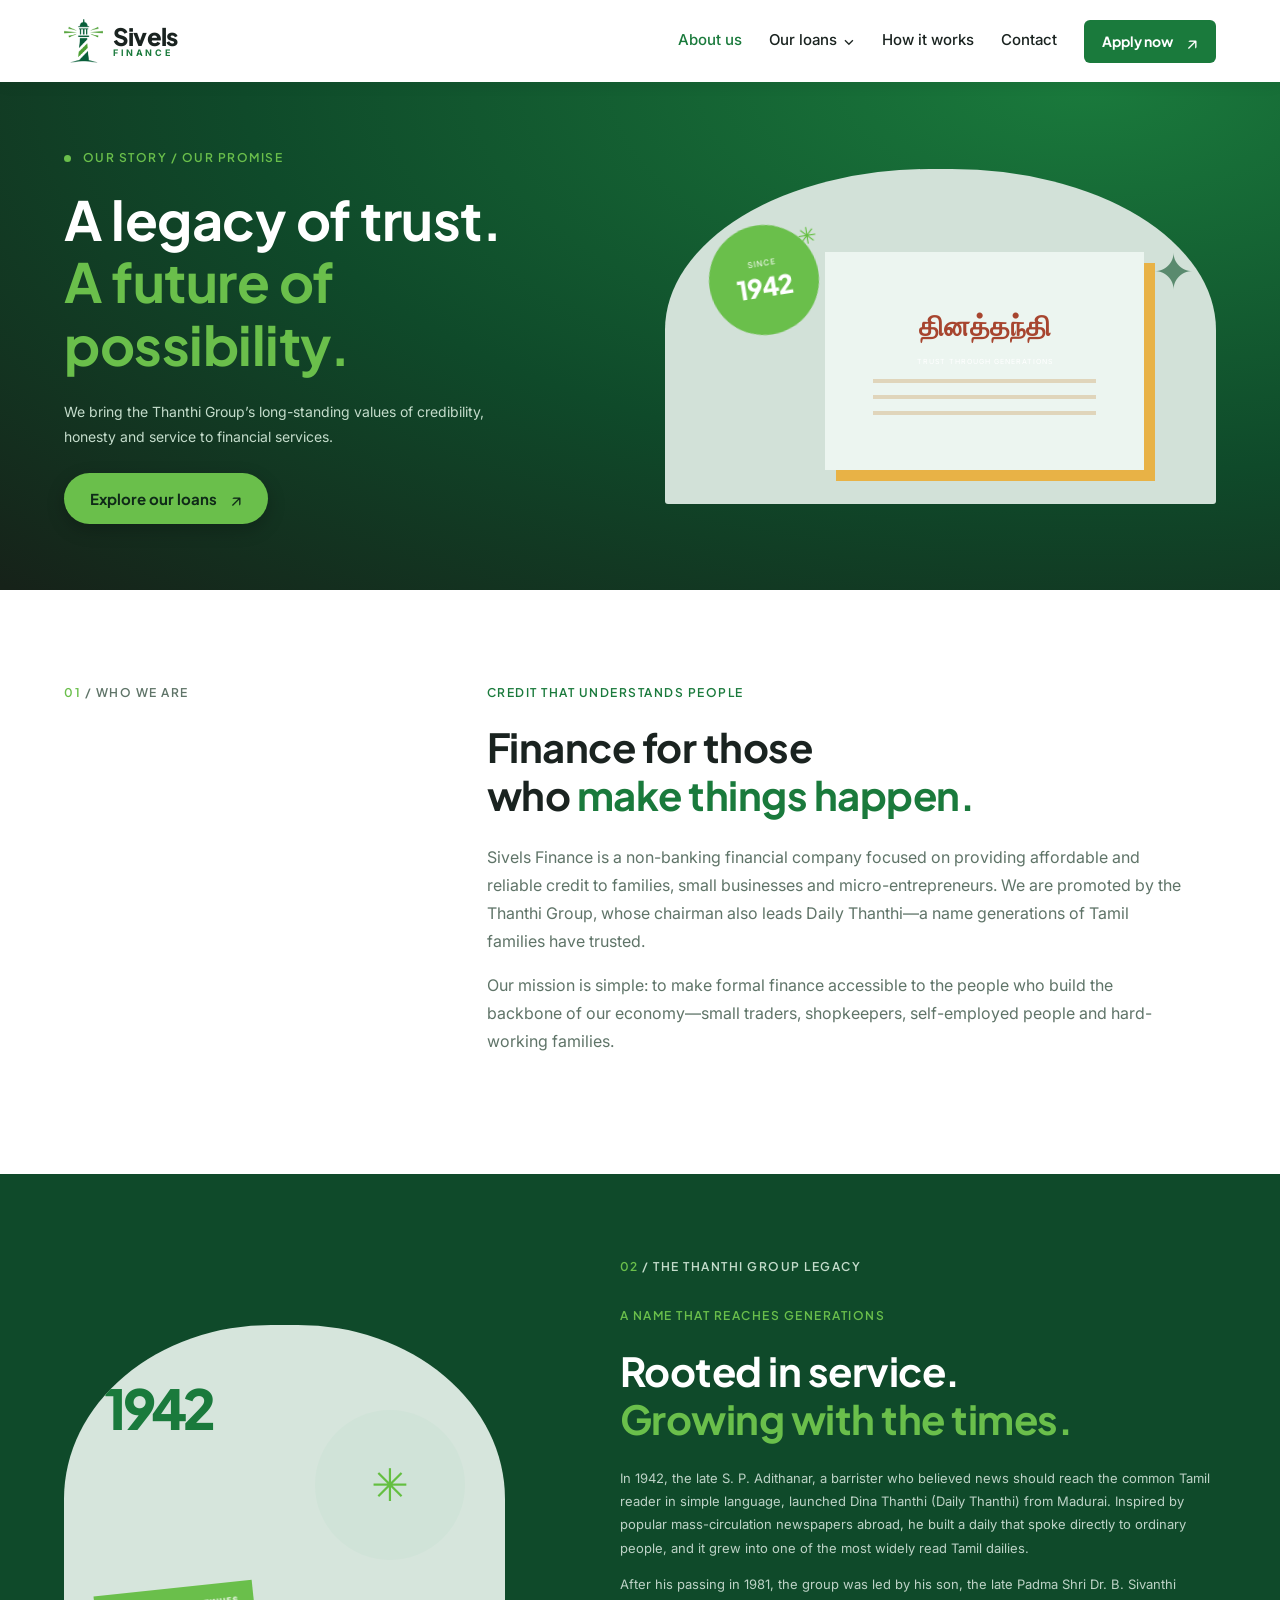
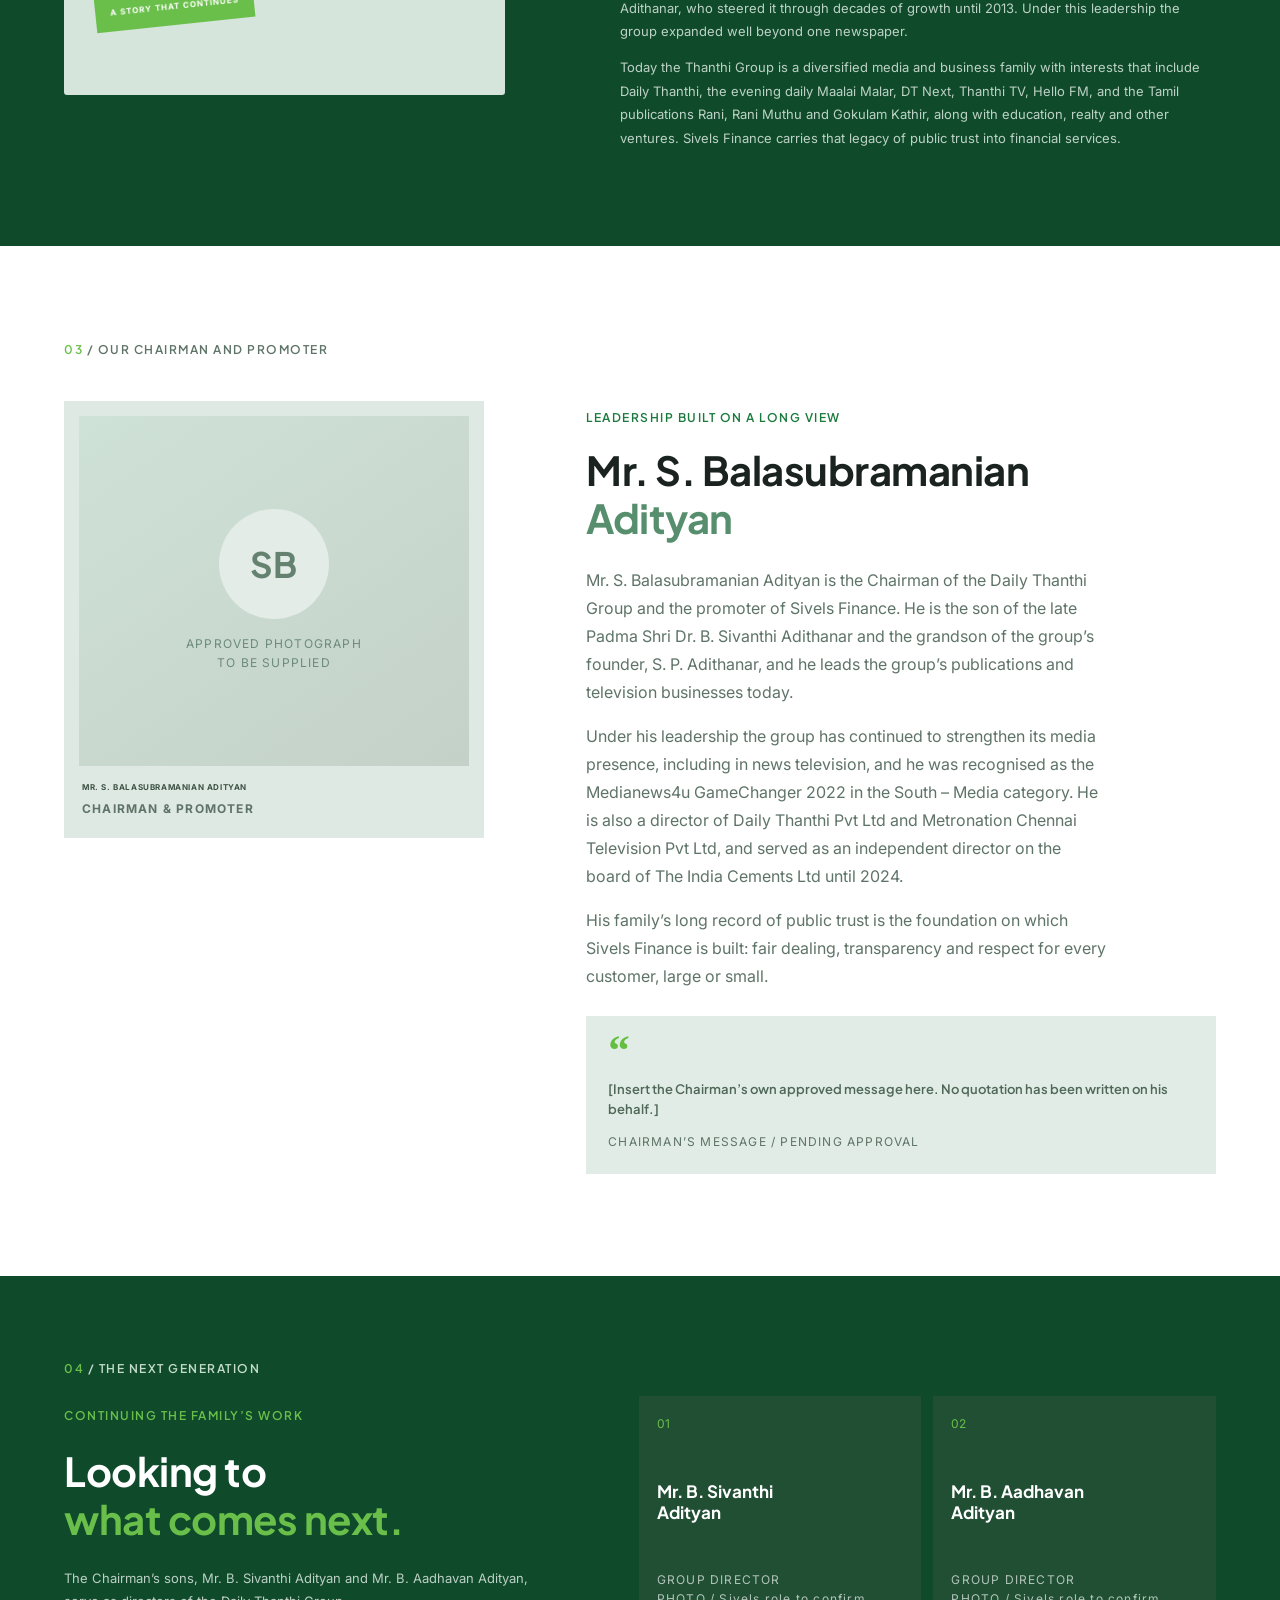
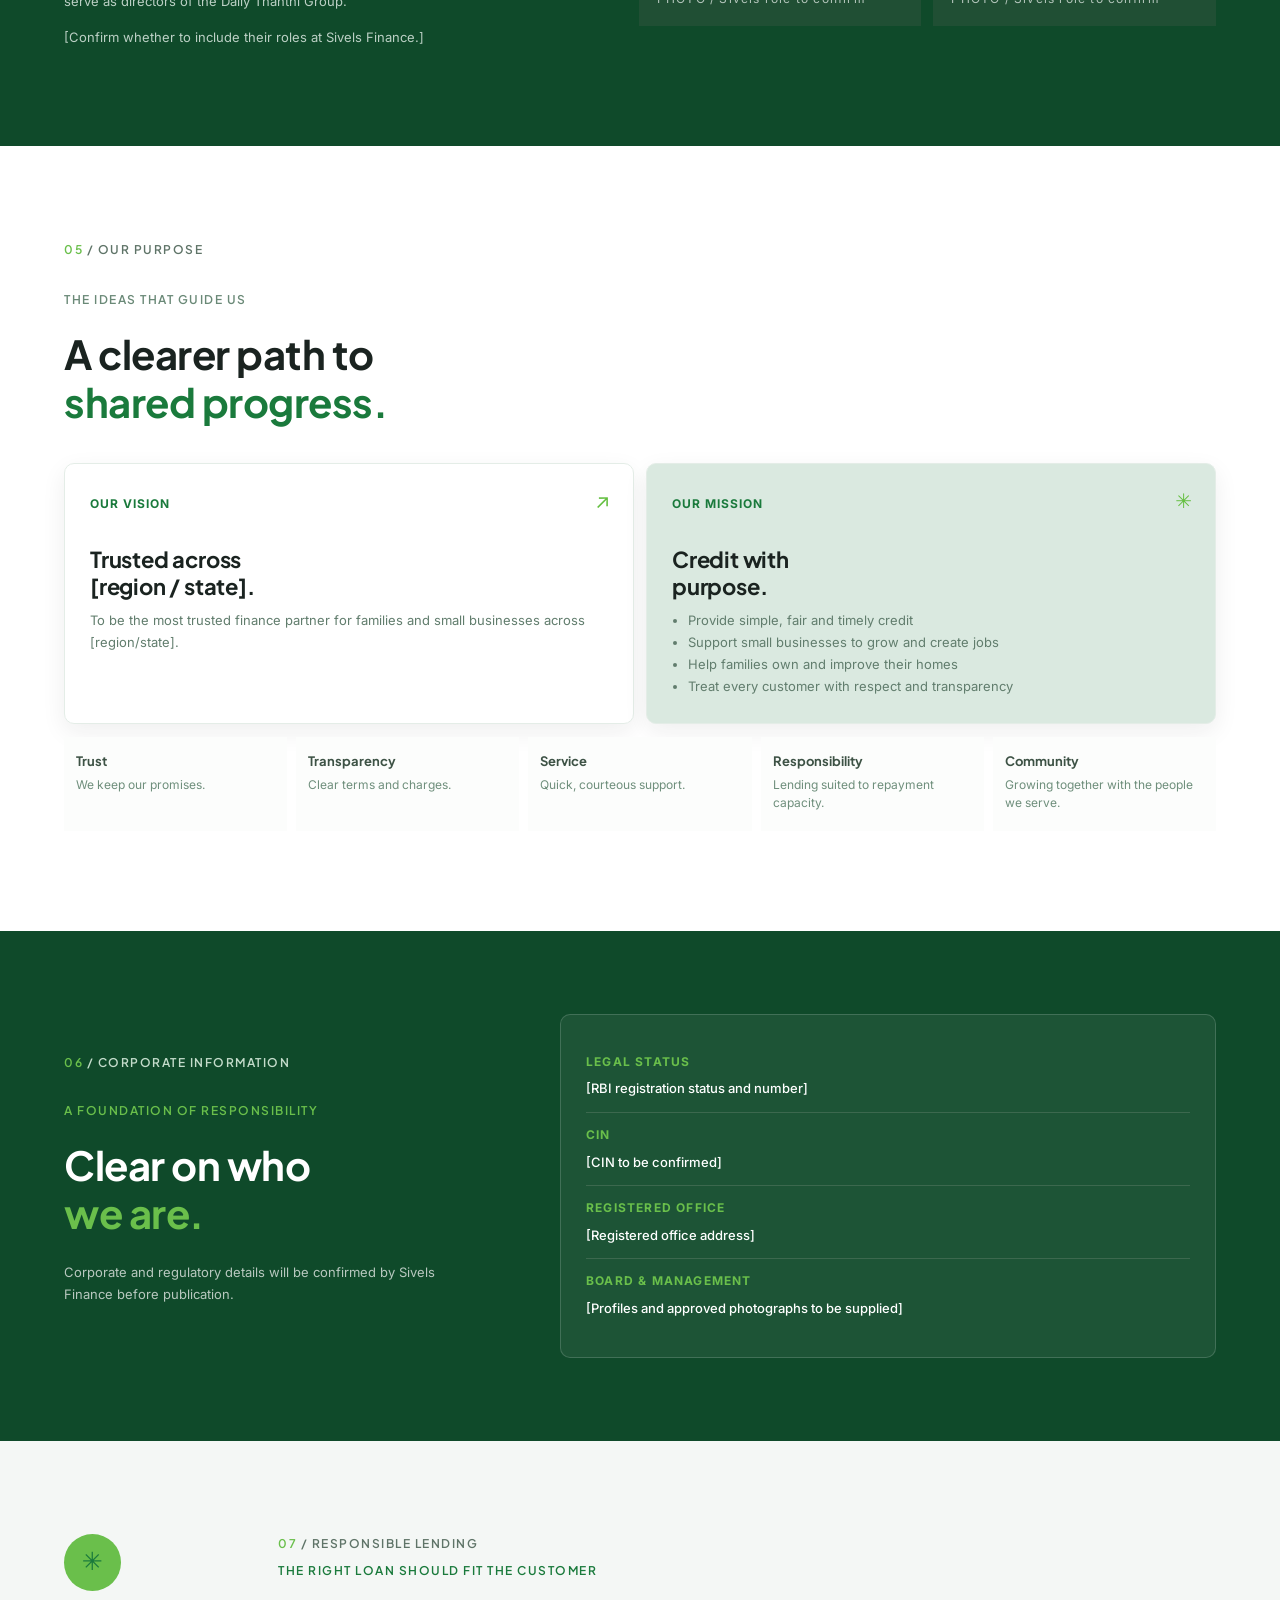
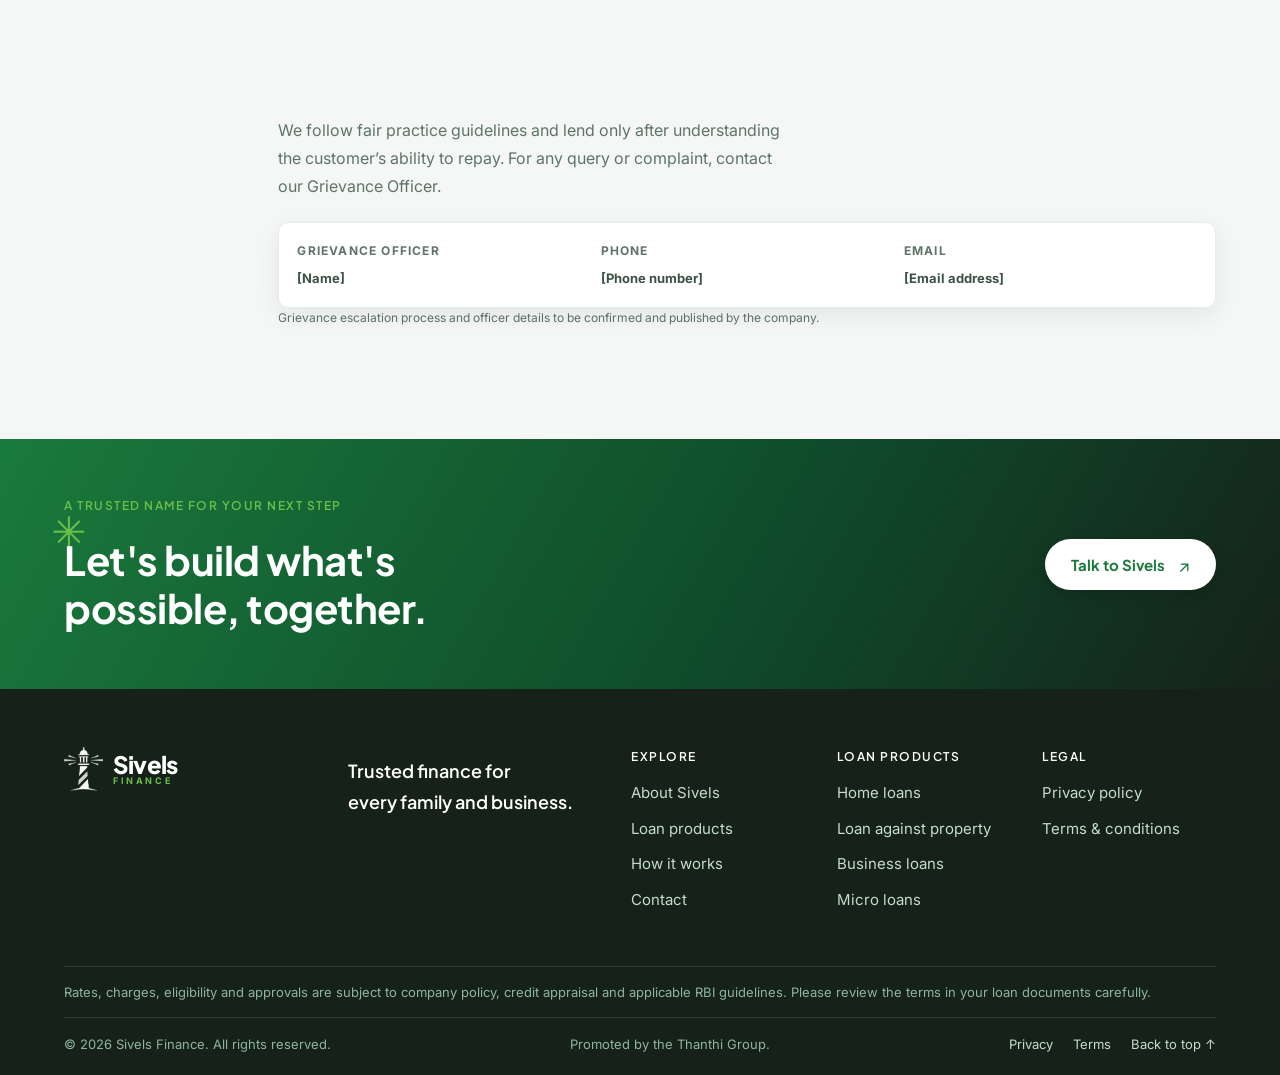
==== commit c6a18f43: "Version stylesheet and script URLs so browsers load the latest files Co-authored-by: Cursor <cursora" ====
--- a/about.html
+++ b/about.html
@@ -1,4 +1,4 @@
-<!doctype html><html lang="en"><head><meta charset="utf-8"><meta name="viewport" content="width=device-width, initial-scale=1"><meta name="theme-color" content="#1a7a3c"><meta name="description" content="Learn about Sivels Finance, the Thanthi Group legacy and our promoter."><title>About Sivels Finance — Our story and values</title><link rel="preconnect" href="https://fonts.googleapis.com"><link rel="preconnect" href="https://fonts.gstatic.com" crossorigin><link href="https://fonts.googleapis.com/css2?family=Inter:wght@400;500;600;700&amp;family=Plus+Jakarta+Sans:wght@600;700;800&amp;display=swap" rel="stylesheet"><link rel="icon" type="image/png" href="assets/favicon.png"><link rel="stylesheet" href="styles.css"></head><body>
+<!doctype html><html lang="en"><head><meta charset="utf-8"><meta name="viewport" content="width=device-width, initial-scale=1"><meta name="theme-color" content="#1a7a3c"><meta name="description" content="Learn about Sivels Finance, the Thanthi Group legacy and our promoter."><title>About Sivels Finance — Our story and values</title><link rel="preconnect" href="https://fonts.googleapis.com"><link rel="preconnect" href="https://fonts.gstatic.com" crossorigin><link href="https://fonts.googleapis.com/css2?family=Inter:wght@400;500;600;700&amp;family=Plus+Jakarta+Sans:wght@600;700;800&amp;display=swap" rel="stylesheet"><link rel="icon" type="image/png" href="assets/favicon.png"><link rel="stylesheet" href="styles.css?v=20261128"></head><body>
 <header class="site-header"><a class="brand" href="index.html" aria-label="Sivels Finance home"><img class="brand-logo" src="assets/sivels-mark.png" alt="" width="34" height="38"><span>Sivels <small>FINANCE</small></span></a><button class="menu-toggle" aria-label="Open navigation" aria-expanded="false"><span></span><span></span></button><nav class="main-nav" aria-label="Main navigation"><a class="active" href="about.html">About us</a><div class="nav-dropdown"><a href="index.html#products">Our loans <span>⌄</span></a><div class="dropdown-menu"><a href="home-loans.html">Home loans</a><a href="loan-against-property.html">Loan against property</a><a href="business-loans.html">Business loans</a><a href="micro-loans.html">Unsecured micro loans</a></div></div><a href="index.html#process">How it works</a><a href="index.html#contact">Contact</a><a class="button button-small" href="index.html#contact">Apply now <span>↗</span></a></nav></header>
 <main><section class="page-hero about-hero"><div class="section-wrap page-hero-inner"><div><p class="eyebrow"><span class="eyebrow-dot"></span> OUR STORY / OUR PROMISE</p><h1>A legacy of trust.<br><em>A future of possibility.</em></h1><p>We bring the Thanthi Group’s long-standing values of credibility, honesty and service to financial services.</p><a class="button" href="index.html#products">Explore our loans <span>↗</span></a></div><div class="about-hero-art"><div class="about-1942">SINCE<br><b>1942</b><span>✳</span></div><div class="about-paper"><span>தினத்தந்தி</span><small>TRUST THROUGH GENERATIONS</small><i></i><i></i><i></i></div><div class="about-leaf">✦</div></div></div></section>
 <section class="about-intro section-wrap"><div class="section-label"><span>01</span> / WHO WE ARE</div><div><p class="eyebrow">CREDIT THAT UNDERSTANDS PEOPLE</p><h2>Finance for those<br>who <em>make things happen.</em></h2><p class="body-copy">Sivels Finance is a non-banking financial company focused on providing affordable and reliable credit to families, small businesses and micro-entrepreneurs. We are promoted by the Thanthi Group, whose chairman also leads Daily Thanthi—a name generations of Tamil families have trusted.</p><p class="body-copy">Our mission is simple: to make formal finance accessible to the people who build the backbone of our economy—small traders, shopkeepers, self-employed people and hard-working families.</p></div></section>
@@ -9,4 +9,4 @@
 <section class="regulatory-section"><div class="section-wrap regulatory-grid"><div><div class="section-label light"><span>06</span> / CORPORATE INFORMATION</div><p class="eyebrow">A FOUNDATION OF RESPONSIBILITY</p><h2>Clear on who<br><em>we are.</em></h2><p>Corporate and regulatory details will be confirmed by Sivels Finance before publication.</p></div><div class="regulatory-card"><div><span>LEGAL STATUS</span><b>[RBI registration status and number]</b></div><div><span>CIN</span><b>[CIN to be confirmed]</b></div><div><span>REGISTERED OFFICE</span><b>[Registered office address]</b></div><div><span>BOARD &amp; MANAGEMENT</span><b>[Profiles and approved photographs to be supplied]</b></div></div></div></section>
 <section class="responsible-section section-wrap"><div class="responsible-mark">✳</div><div><div class="section-label"><span>07</span> / RESPONSIBLE LENDING</div><p class="eyebrow">THE RIGHT LOAN SHOULD FIT THE CUSTOMER</p><h2>Fair practices.<br><em>Respectful service.</em></h2><p class="body-copy">We follow fair practice guidelines and lend only after understanding the customer’s ability to repay. For any query or complaint, contact our Grievance Officer.</p><div class="grievance-card"><div><small>GRIEVANCE OFFICER</small><b>[Name]</b></div><div><small>PHONE</small><b>[Phone number]</b></div><div><small>EMAIL</small><b>[Email address]</b></div></div><p class="placeholder-note">Grievance escalation process and officer details to be confirmed and published by the company.</p></div></section>
 <section class="cta-band"><div class="cta-spark">✳</div><div><p class="eyebrow">A TRUSTED NAME FOR YOUR NEXT STEP</p><h2>Let's build what's<br>possible, together.</h2></div><a href="index.html#contact" class="button button-light">Talk to Sivels <span>↗</span></a></section></main>
-<footer class="site-footer"><div class="footer-main"><a class="brand brand-footer" href="index.html" aria-label="Sivels Finance home"><img class="brand-logo" src="assets/sivels-mark-white.png" alt="" width="34" height="38"><span>Sivels <small>FINANCE</small></span></a><p>Trusted finance for<br>every family and business.</p><div class="footer-links"><div><small>EXPLORE</small><a href="about.html">About Sivels</a><a href="index.html#products">Loan products</a><a href="index.html#process">How it works</a><a href="index.html#contact">Contact</a></div><div><small>LOAN PRODUCTS</small><a href="home-loans.html">Home loans</a><a href="loan-against-property.html">Loan against property</a><a href="business-loans.html">Business loans</a><a href="micro-loans.html">Micro loans</a></div><div><small>LEGAL</small><a href="privacy.html">Privacy policy</a><a href="terms.html">Terms &amp; conditions</a></div></div></div><div class="footer-disclaimer">Rates, charges, eligibility and approvals are subject to company policy, credit appraisal and applicable RBI guidelines. Please review the terms in your loan documents carefully.</div><div class="footer-bottom"><span>© <span id="year"></span> Sivels Finance. All rights reserved.</span><span>Promoted by the Thanthi Group.</span><span class="footer-legal"><a href="privacy.html">Privacy</a><a href="terms.html">Terms</a><a href="#">Back to top ↑</a></span></div></footer><script src="script.js"></script></body></html>
+<footer class="site-footer"><div class="footer-main"><a class="brand brand-footer" href="index.html" aria-label="Sivels Finance home"><img class="brand-logo" src="assets/sivels-mark-white.png" alt="" width="34" height="38"><span>Sivels <small>FINANCE</small></span></a><p>Trusted finance for<br>every family and business.</p><div class="footer-links"><div><small>EXPLORE</small><a href="about.html">About Sivels</a><a href="index.html#products">Loan products</a><a href="index.html#process">How it works</a><a href="index.html#contact">Contact</a></div><div><small>LOAN PRODUCTS</small><a href="home-loans.html">Home loans</a><a href="loan-against-property.html">Loan against property</a><a href="business-loans.html">Business loans</a><a href="micro-loans.html">Micro loans</a></div><div><small>LEGAL</small><a href="privacy.html">Privacy policy</a><a href="terms.html">Terms &amp; conditions</a></div></div></div><div class="footer-disclaimer">Rates, charges, eligibility and approvals are subject to company policy, credit appraisal and applicable RBI guidelines. Please review the terms in your loan documents carefully.</div><div class="footer-bottom"><span>© <span id="year"></span> Sivels Finance. All rights reserved.</span><span>Promoted by the Thanthi Group.</span><span class="footer-legal"><a href="privacy.html">Privacy</a><a href="terms.html">Terms</a><a href="#">Back to top ↑</a></span></div></footer><script src="script.js?v=20261128"></script></body></html>
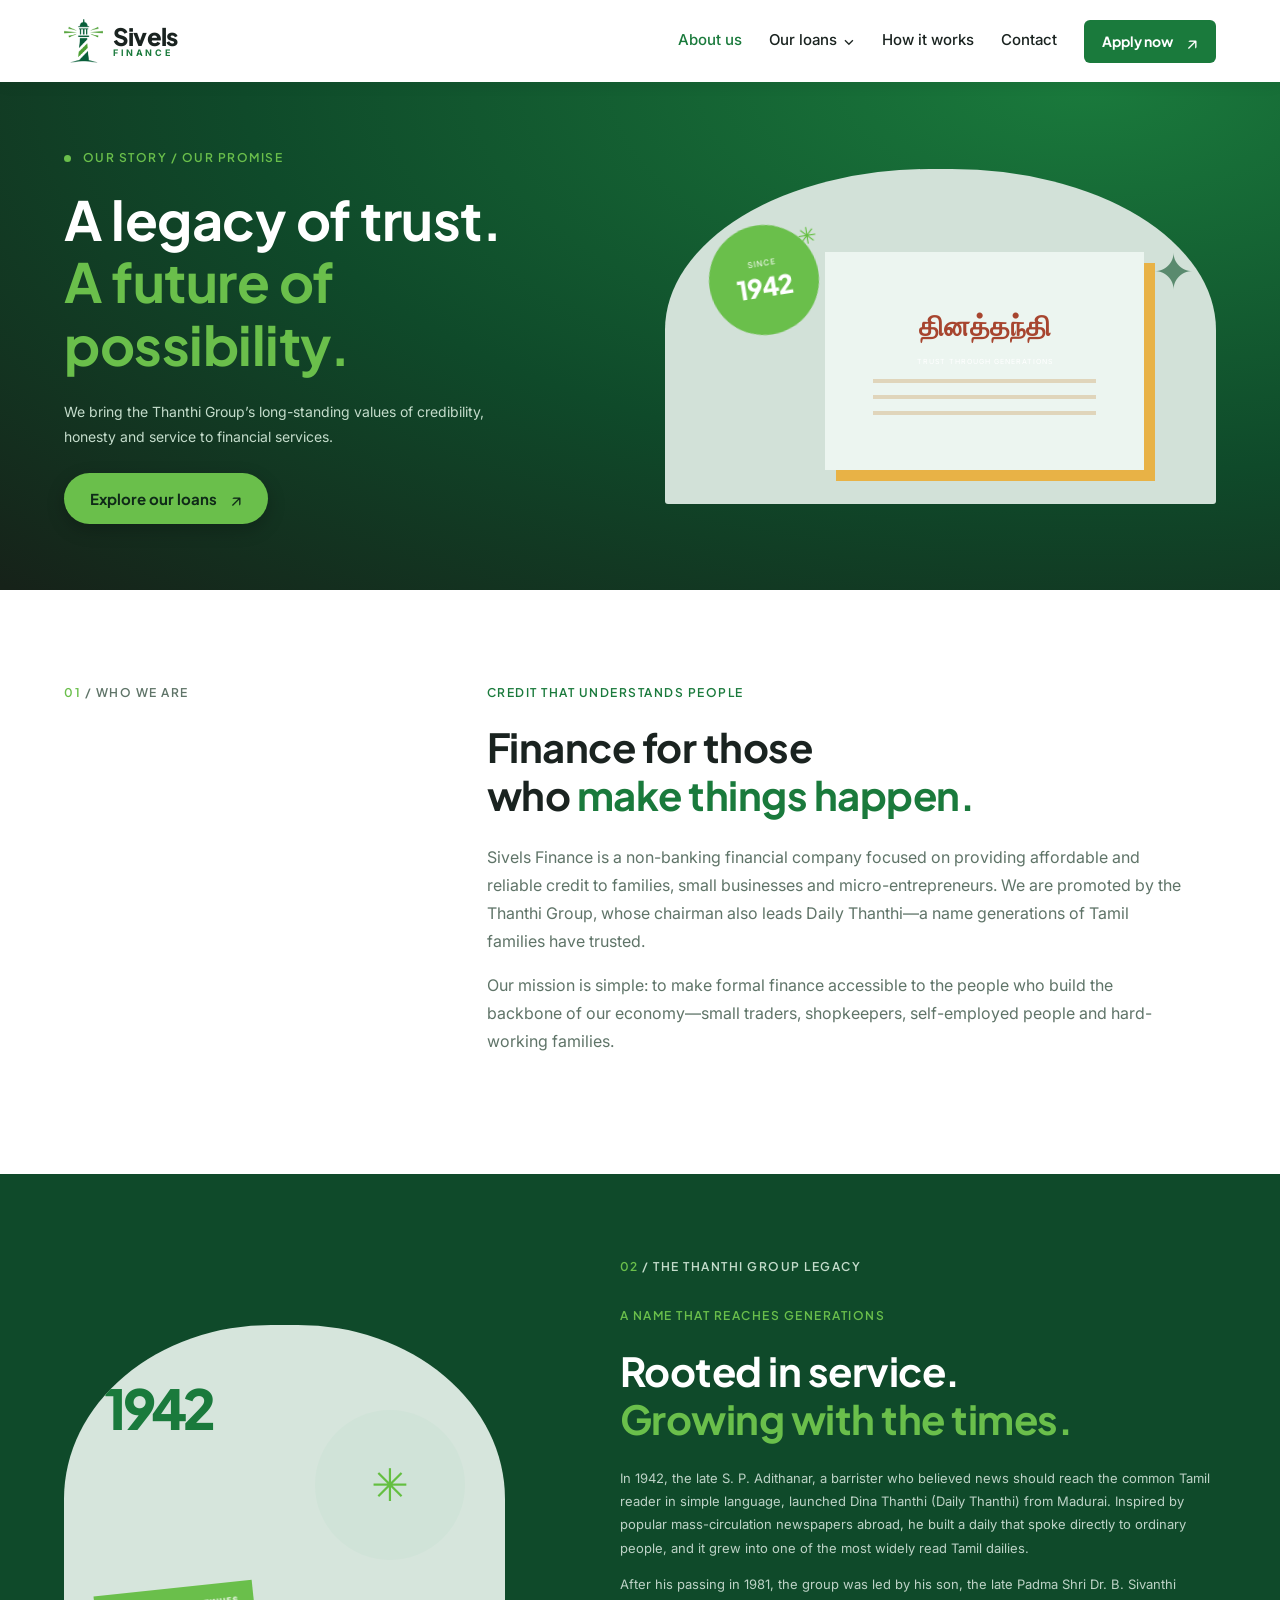
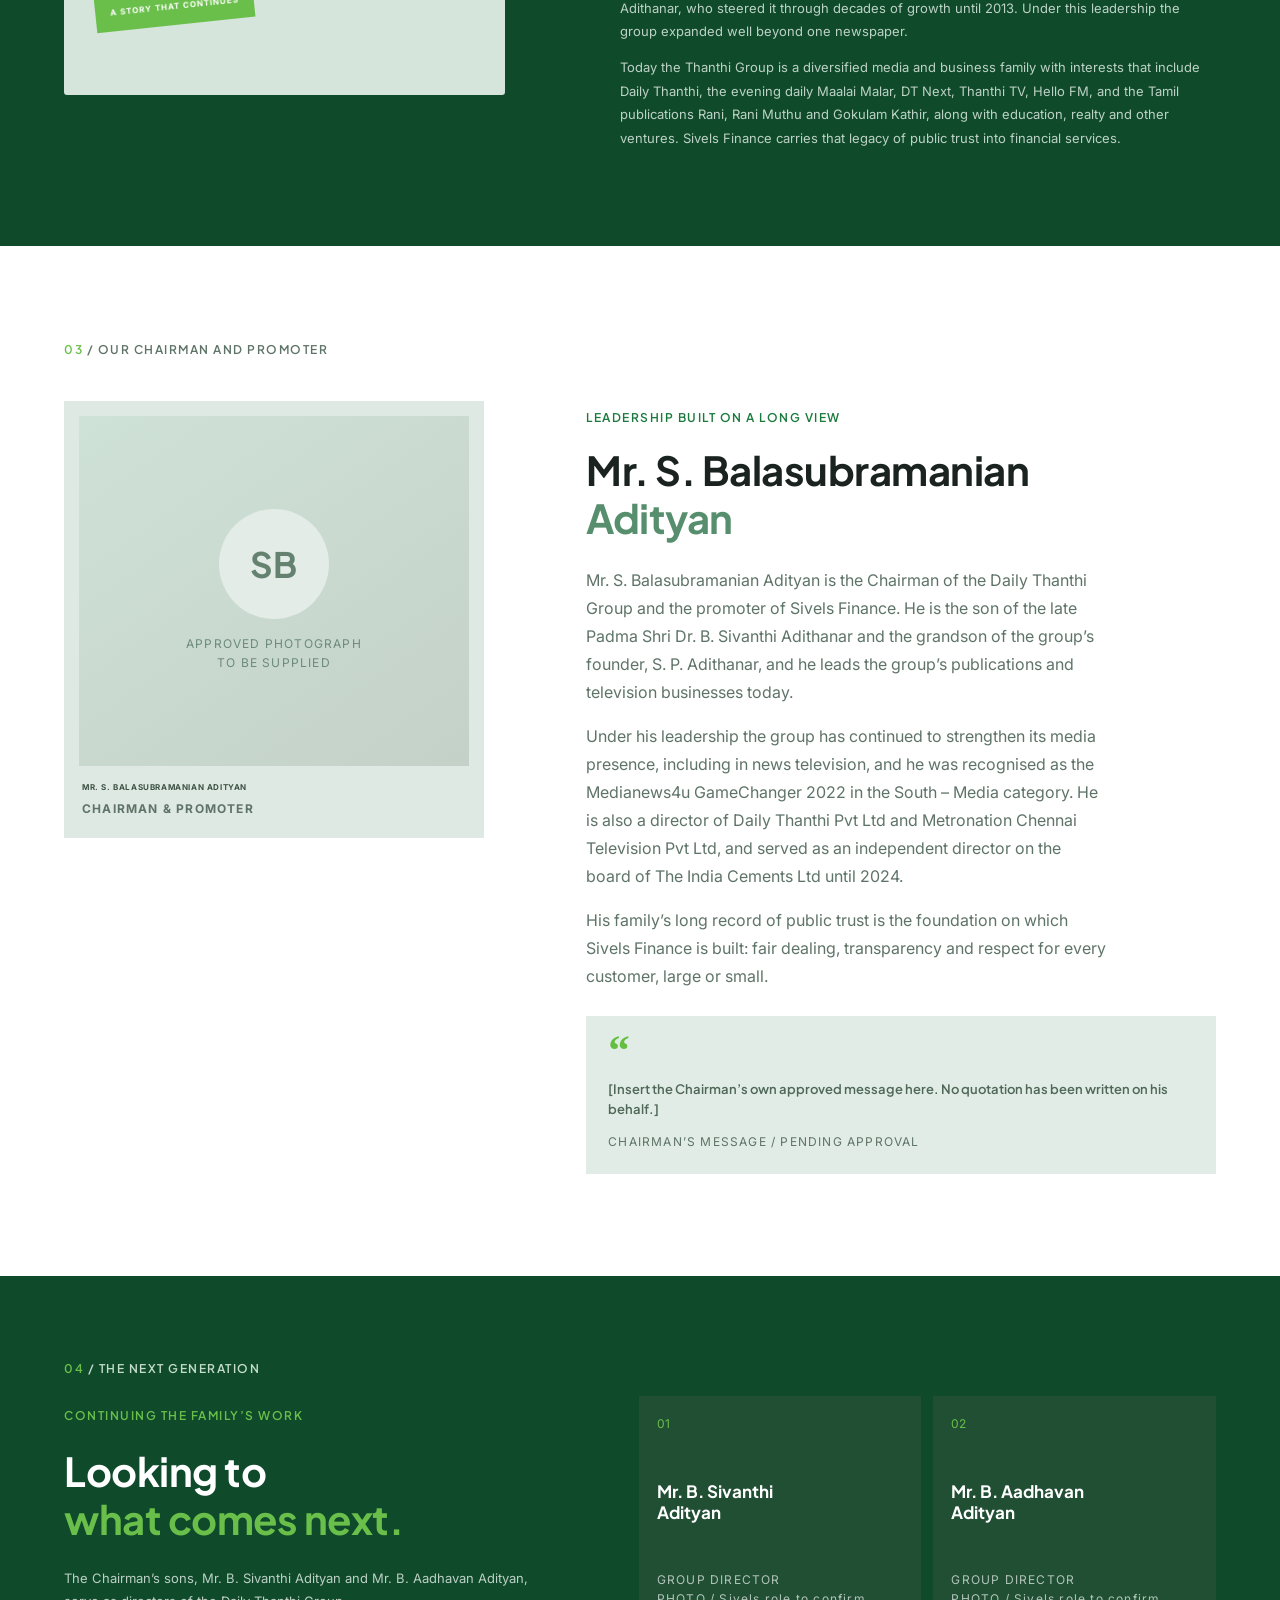
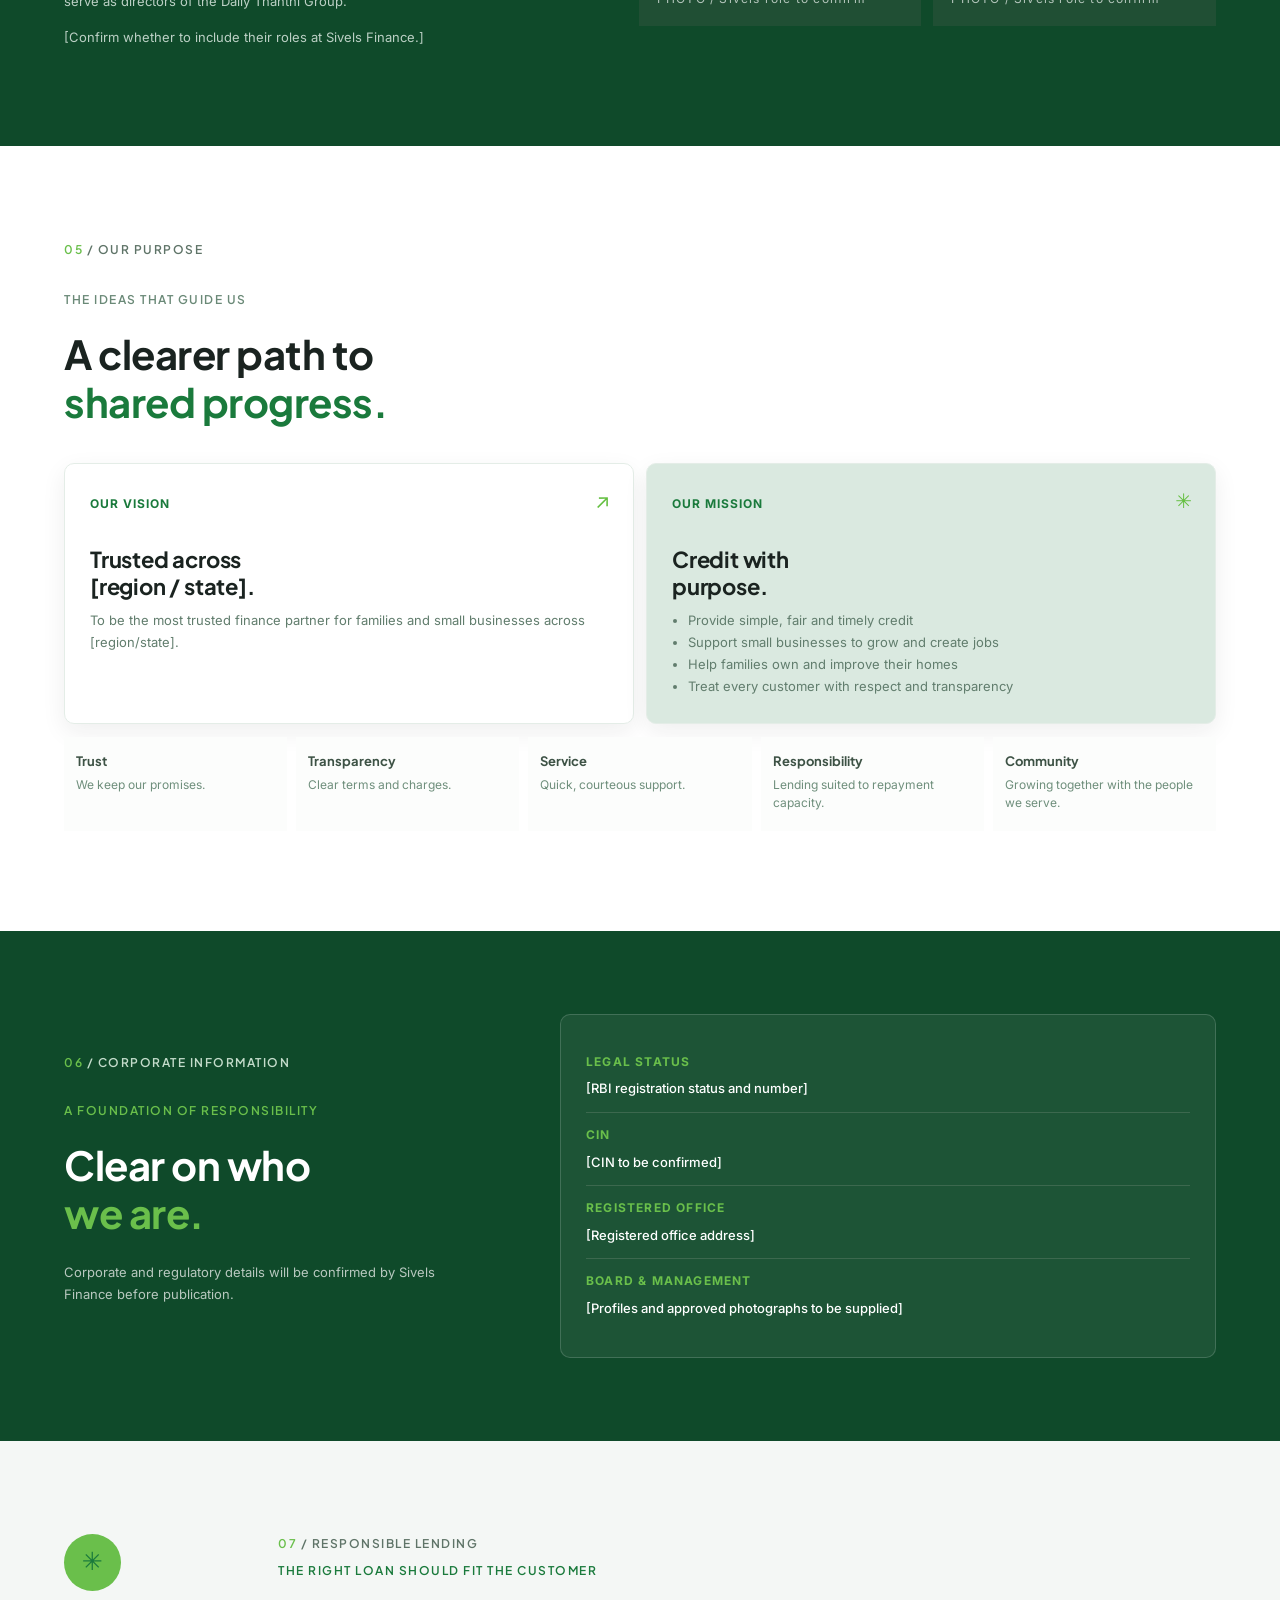
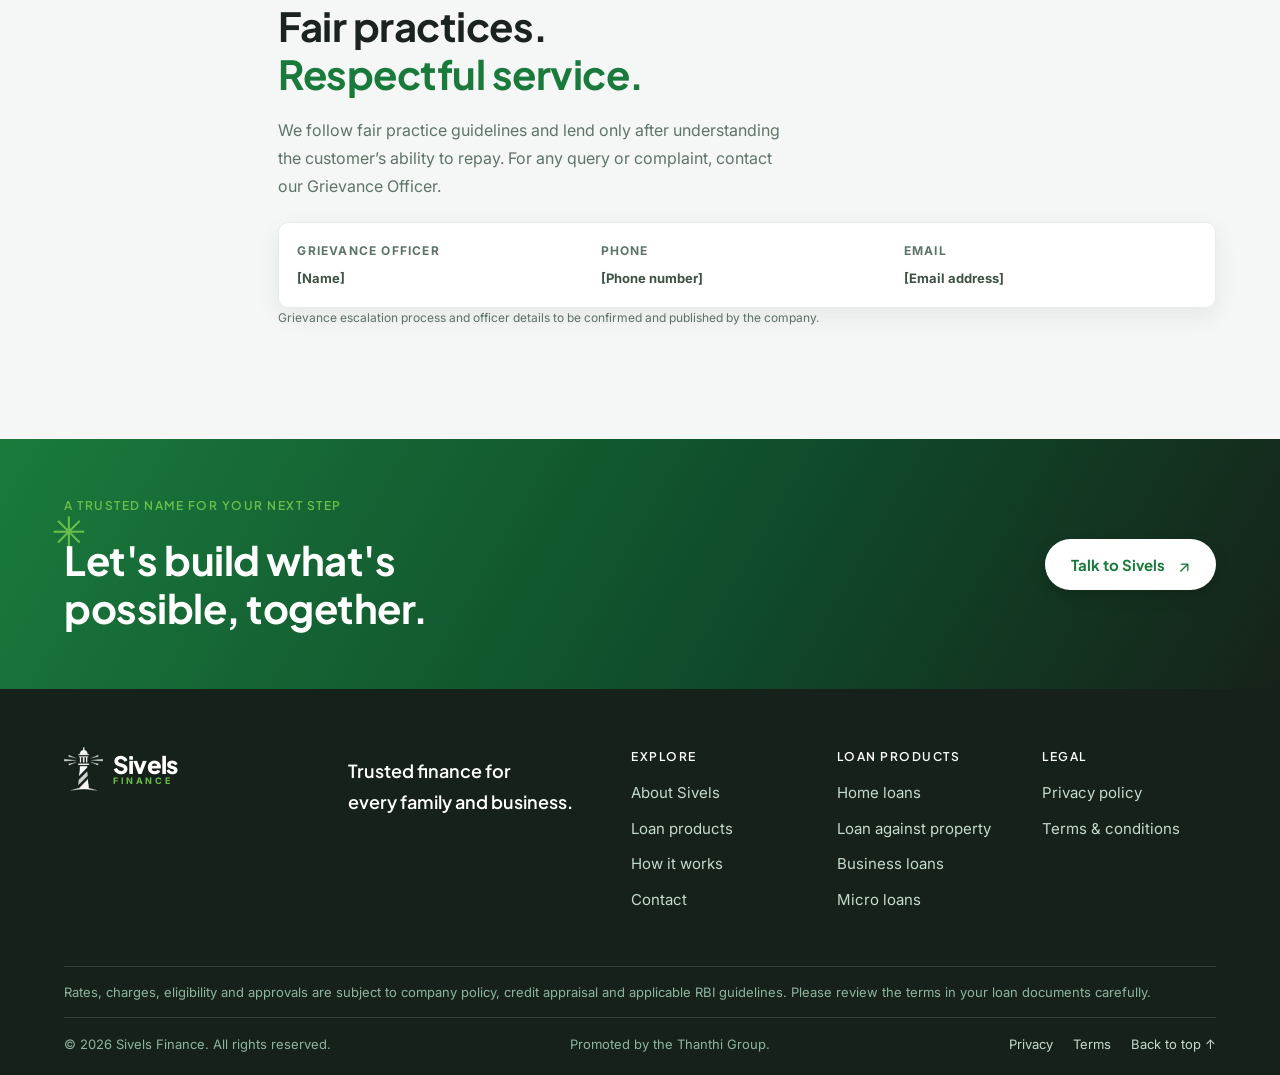
==== commit 8a34cc0a: "Rebuild home page with loan finder, EMI calculator and aligned layout Co-authored-by: Cursor <cursor" ====
--- a/about.html
+++ b/about.html
@@ -9,4 +9,4 @@
 <section class="regulatory-section"><div class="section-wrap regulatory-grid"><div><div class="section-label light"><span>06</span> / CORPORATE INFORMATION</div><p class="eyebrow">A FOUNDATION OF RESPONSIBILITY</p><h2>Clear on who<br><em>we are.</em></h2><p>Corporate and regulatory details will be confirmed by Sivels Finance before publication.</p></div><div class="regulatory-card"><div><span>LEGAL STATUS</span><b>[RBI registration status and number]</b></div><div><span>CIN</span><b>[CIN to be confirmed]</b></div><div><span>REGISTERED OFFICE</span><b>[Registered office address]</b></div><div><span>BOARD &amp; MANAGEMENT</span><b>[Profiles and approved photographs to be supplied]</b></div></div></div></section>
 <section class="responsible-section section-wrap"><div class="responsible-mark">✳</div><div><div class="section-label"><span>07</span> / RESPONSIBLE LENDING</div><p class="eyebrow">THE RIGHT LOAN SHOULD FIT THE CUSTOMER</p><h2>Fair practices.<br><em>Respectful service.</em></h2><p class="body-copy">We follow fair practice guidelines and lend only after understanding the customer’s ability to repay. For any query or complaint, contact our Grievance Officer.</p><div class="grievance-card"><div><small>GRIEVANCE OFFICER</small><b>[Name]</b></div><div><small>PHONE</small><b>[Phone number]</b></div><div><small>EMAIL</small><b>[Email address]</b></div></div><p class="placeholder-note">Grievance escalation process and officer details to be confirmed and published by the company.</p></div></section>
 <section class="cta-band"><div class="cta-spark">✳</div><div><p class="eyebrow">A TRUSTED NAME FOR YOUR NEXT STEP</p><h2>Let's build what's<br>possible, together.</h2></div><a href="index.html#contact" class="button button-light">Talk to Sivels <span>↗</span></a></section></main>
-<footer class="site-footer"><div class="footer-main"><a class="brand brand-footer" href="index.html" aria-label="Sivels Finance home"><img class="brand-logo" src="assets/sivels-mark-white.png" alt="" width="34" height="38"><span>Sivels <small>FINANCE</small></span></a><p>Trusted finance for<br>every family and business.</p><div class="footer-links"><div><small>EXPLORE</small><a href="about.html">About Sivels</a><a href="index.html#products">Loan products</a><a href="index.html#process">How it works</a><a href="index.html#contact">Contact</a></div><div><small>LOAN PRODUCTS</small><a href="home-loans.html">Home loans</a><a href="loan-against-property.html">Loan against property</a><a href="business-loans.html">Business loans</a><a href="micro-loans.html">Micro loans</a></div><div><small>LEGAL</small><a href="privacy.html">Privacy policy</a><a href="terms.html">Terms &amp; conditions</a></div></div></div><div class="footer-disclaimer">Rates, charges, eligibility and approvals are subject to company policy, credit appraisal and applicable RBI guidelines. Please review the terms in your loan documents carefully.</div><div class="footer-bottom"><span>© <span id="year"></span> Sivels Finance. All rights reserved.</span><span>Promoted by the Thanthi Group.</span><span class="footer-legal"><a href="privacy.html">Privacy</a><a href="terms.html">Terms</a><a href="#">Back to top ↑</a></span></div></footer><script src="script.js?v=20261128"></script></body></html>
+<footer class="site-footer"><div class="footer-main"><a class="brand brand-footer" href="index.html" aria-label="Sivels Finance home"><img class="brand-logo" src="assets/sivels-mark-white.png" alt="" width="34" height="38"><span>Sivels <small>FINANCE</small></span></a><p>Trusted finance for<br>every family and business.</p><div class="footer-links"><div><small>EXPLORE</small><a href="about.html">About Sivels</a><a href="index.html#products">Loan products</a><a href="index.html#process">How it works</a><a href="index.html#contact">Contact</a></div><div><small>LOAN PRODUCTS</small><a href="home-loans.html">Home loans</a><a href="loan-against-property.html">Loan against property</a><a href="business-loans.html">Business loans</a><a href="micro-loans.html">Micro loans</a></div><div><small>LEGAL</small><a href="privacy.html">Privacy policy</a><a href="terms.html">Terms &amp; conditions</a></div></div></div><div class="footer-disclaimer">Rates, charges, eligibility and approvals are subject to company policy, credit appraisal and applicable RBI guidelines. Please review the terms in your loan documents carefully.</div><div class="footer-bottom"><span>© <span id="year"></span> Sivels Finance. All rights reserved.</span><span>Promoted by the Thanthi Group.</span><span class="footer-legal"><a href="privacy.html">Privacy</a><a href="terms.html">Terms</a><a href="#">Back to top ↑</a></span></div></footer><script src="script.js?v=20261128b"></script></body></html>
